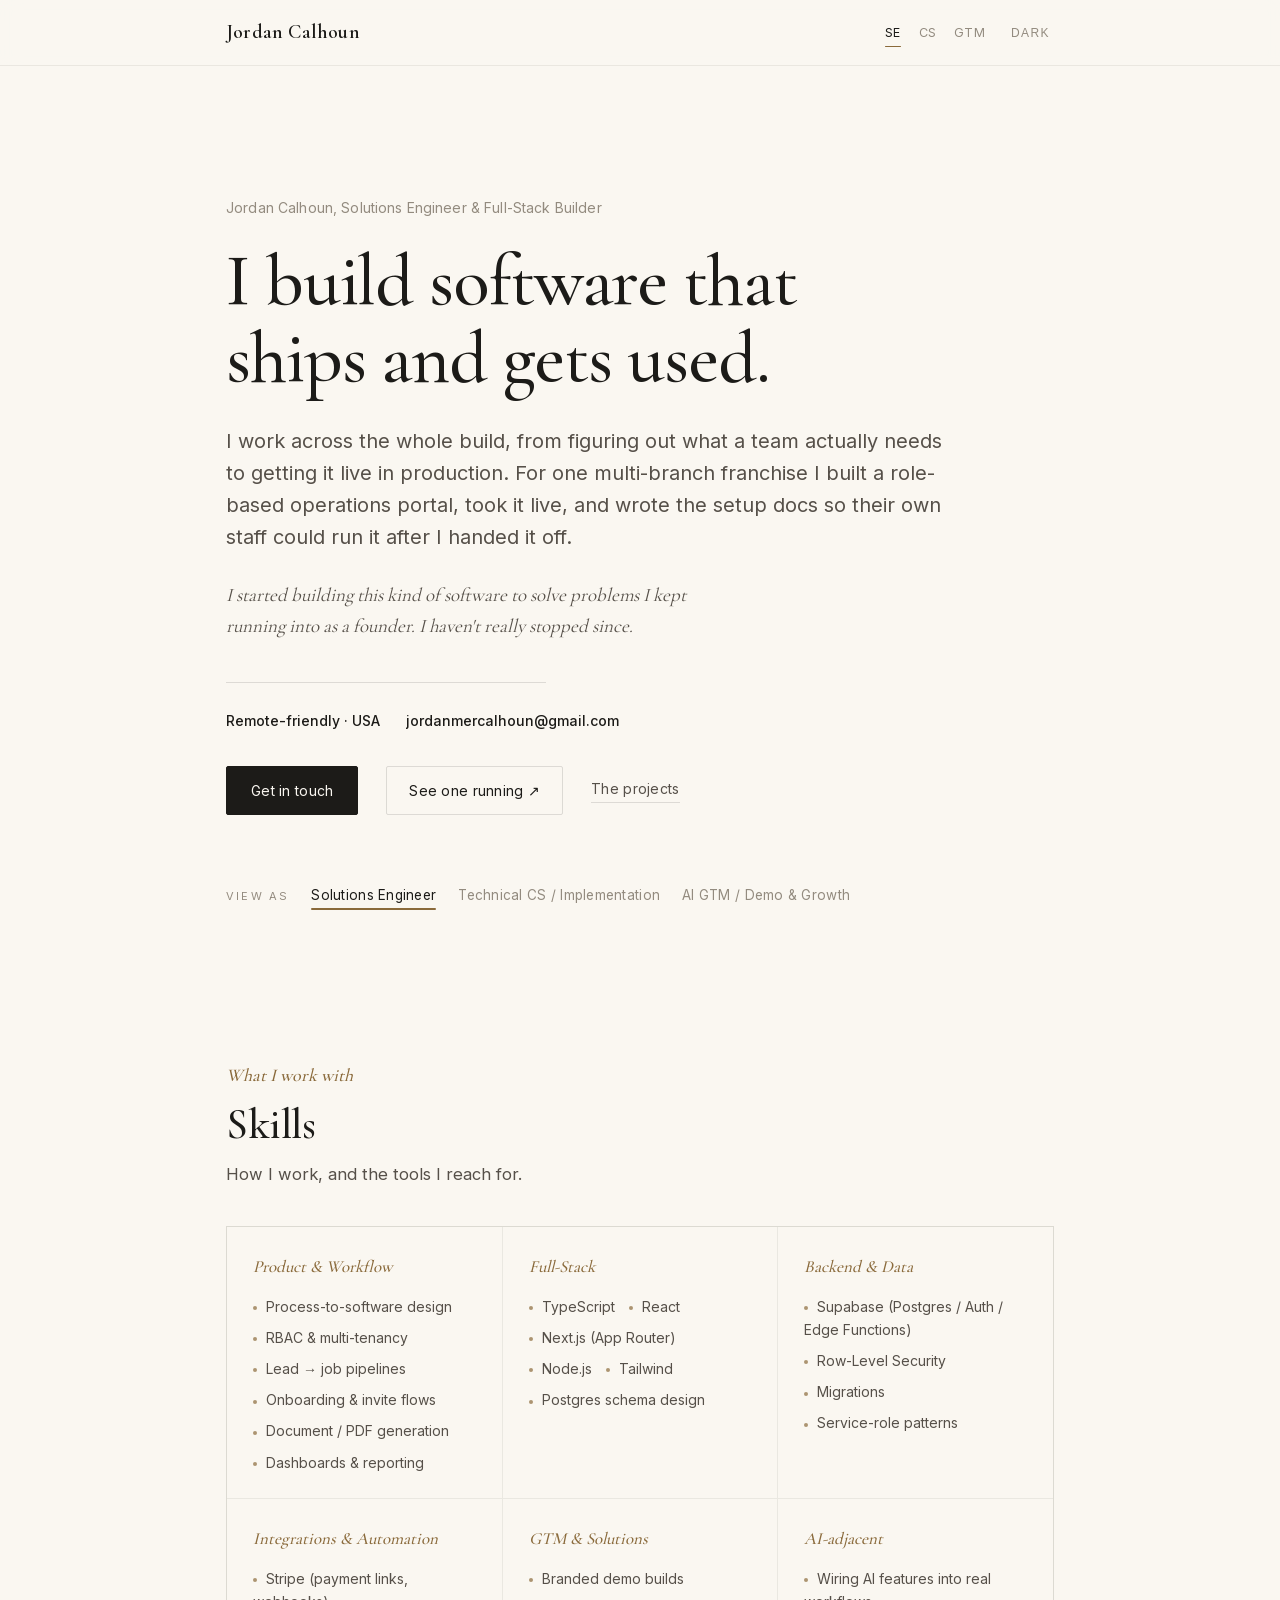
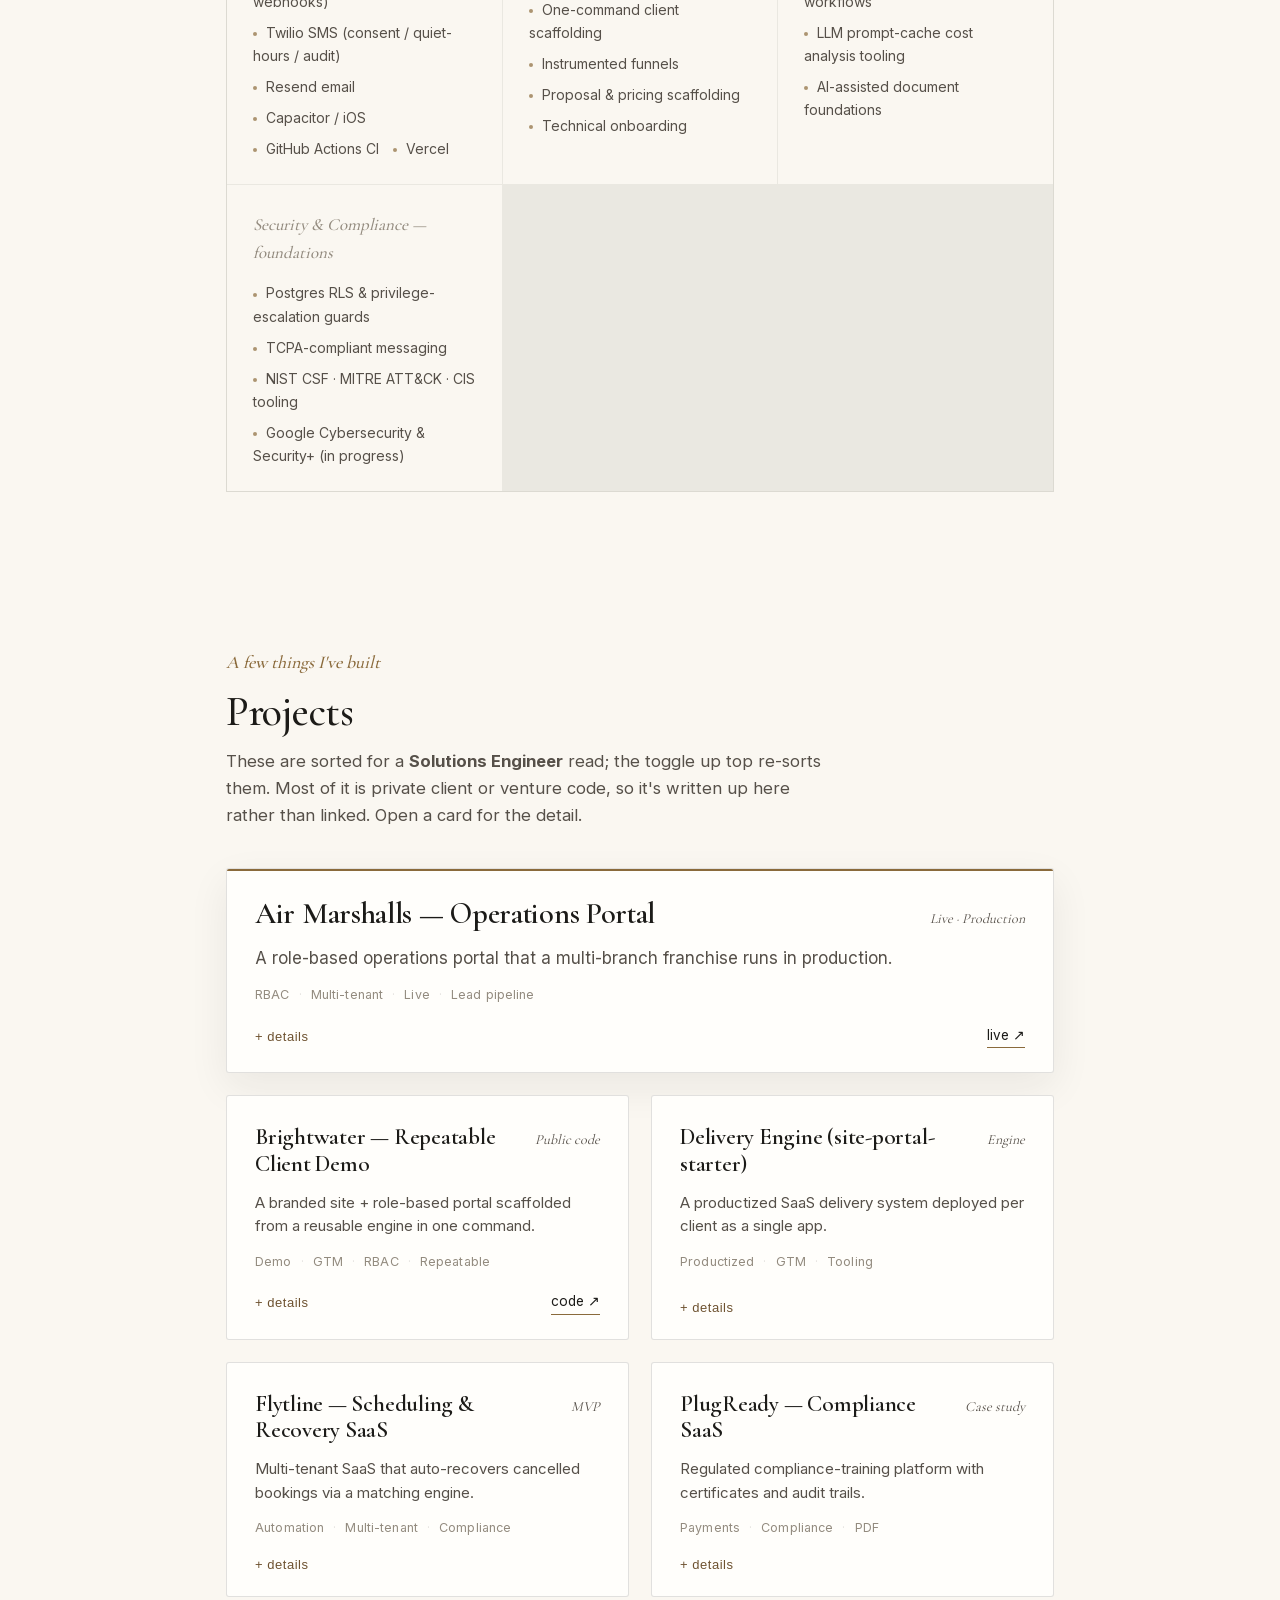
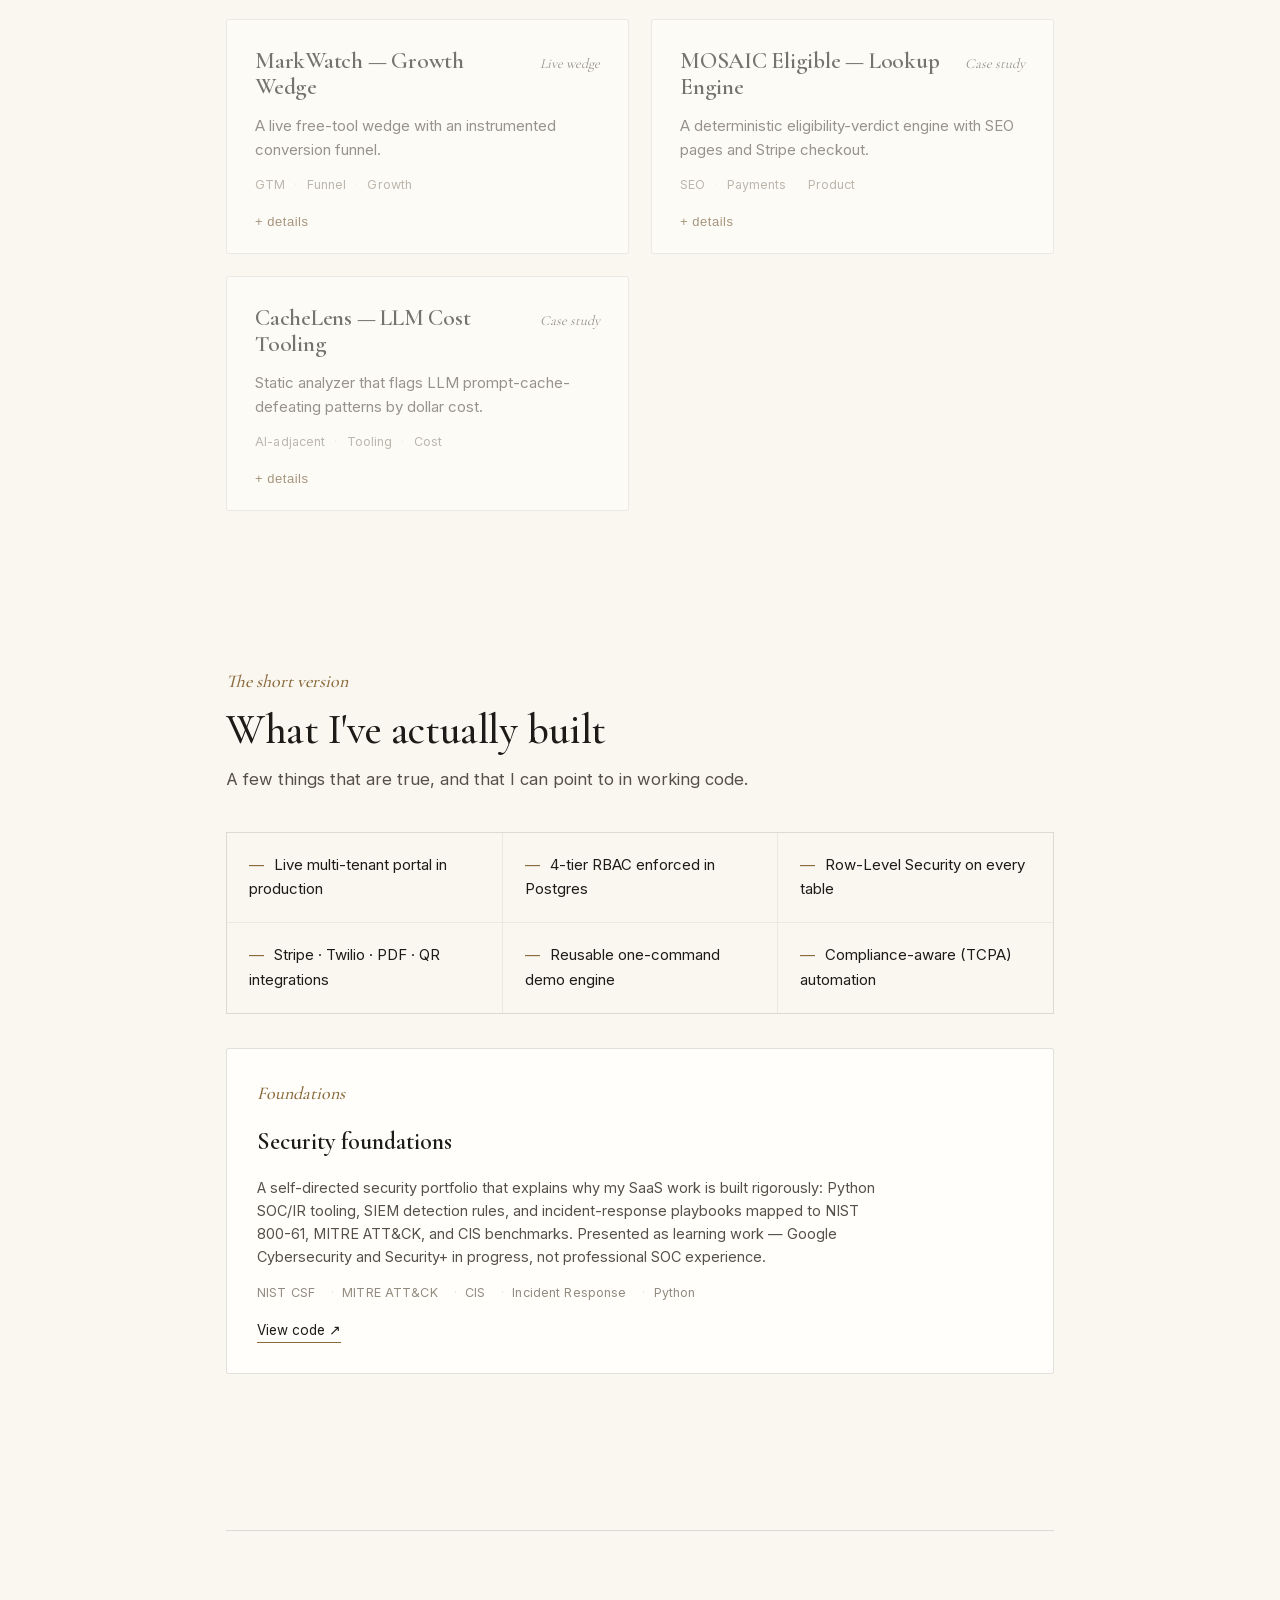
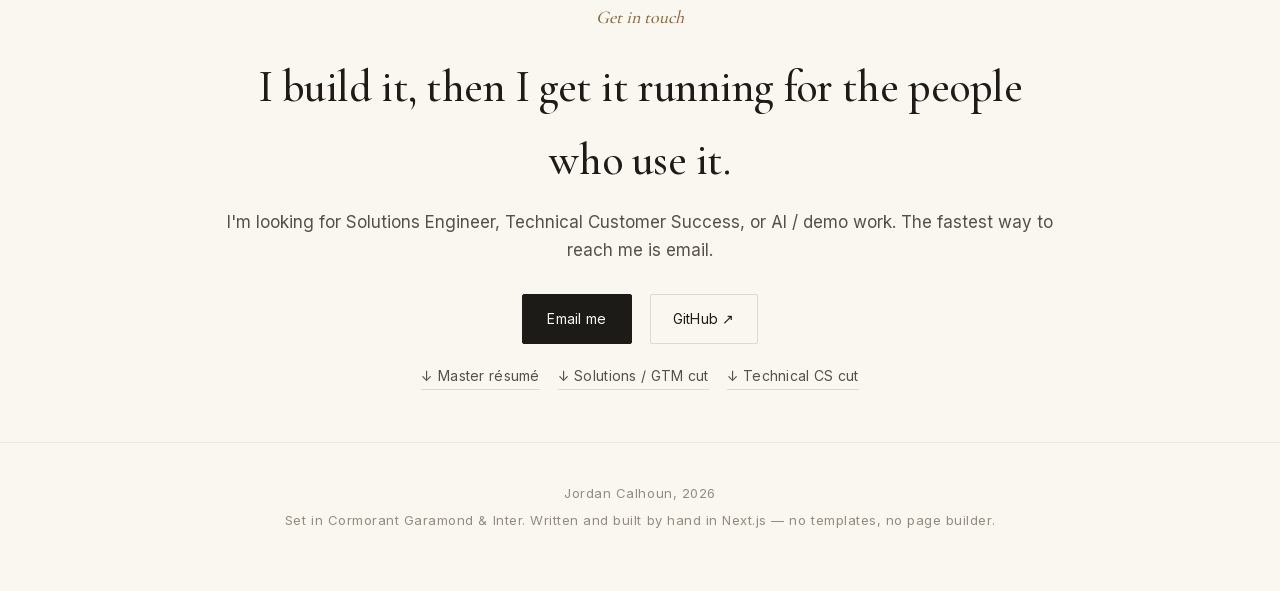
==== index.html @ 69de4271 "Deploy interactive résumé" ====
<!DOCTYPE html><html lang="en" data-theme="light"><head><meta charSet="utf-8"/><meta name="viewport" content="width=device-width, initial-scale=1"/><link rel="preload" href="/_next/static/media/7b89a4fd5e90ede0-s.p.woff2" as="font" crossorigin="" type="font/woff2"/><link rel="preload" href="/_next/static/media/e4af272ccee01ff0-s.p.woff2" as="font" crossorigin="" type="font/woff2"/><link rel="stylesheet" href="/_next/static/css/f73d8d554c14982c.css" data-precedence="next"/><link rel="preload" as="script" fetchPriority="low" href="/_next/static/chunks/webpack-55fc45ac8ca52782.js"/><script src="/_next/static/chunks/fd9d1056-9f91b5e418130764.js" async=""></script><script src="/_next/static/chunks/117-70963ce3e3e3fa52.js" async=""></script><script src="/_next/static/chunks/main-app-86b498b8c8c8160e.js" async=""></script><script src="/_next/static/chunks/app/page-d38ea08dc62e72eb.js" async=""></script><title>Jordan Calhoun — Solutions Engineer &amp; Full-Stack Builder</title><meta name="description" content="Jordan Calhoun builds role-based software for real businesses and takes it from the first conversation through to production."/><meta property="og:title" content="Jordan Calhoun — Solutions Engineer &amp; Full-Stack Builder"/><meta property="og:description" content="Jordan Calhoun builds role-based software for real businesses and takes it from the first conversation through to production."/><meta property="og:type" content="website"/><meta name="twitter:card" content="summary"/><meta name="twitter:title" content="Jordan Calhoun — Solutions Engineer &amp; Full-Stack Builder"/><meta name="twitter:description" content="Jordan Calhoun builds role-based software for real businesses and takes it from the first conversation through to production."/><meta name="next-size-adjust"/><script src="/_next/static/chunks/polyfills-42372ed130431b0a.js" noModule=""></script></head><body class="__variable_67a1af __variable_f367f3"><header class="topbar"><div class="topbar-inner"><a class="brand" href="#top" aria-label="Jordan Calhoun home">Jordan Calhoun</a><div class="topbar-actions"><div class="lensbar" role="tablist" aria-label="Re-frame for a target role"><button role="tab" aria-selected="true" data-active="true" class="lens-pill">SE</button><button role="tab" aria-selected="false" data-active="false" class="lens-pill">CS</button><button role="tab" aria-selected="false" data-active="false" class="lens-pill">GTM</button></div><button class="theme-toggle" aria-label="Toggle light or dark theme">Dark</button></div></div></header><main><section class="hero" id="top"><div class="wrap"><p class="hero-name">Jordan Calhoun<!-- -->, <!-- -->Solutions Engineer &amp; Full-Stack Builder</p><h1 class="hero-title reveal">I build software that ships and gets used.</h1><p class="hero-lead">I work across the whole build, from figuring out what a team actually needs to getting it live in production. For one multi-branch franchise I built a role-based operations portal, took it live, and wrote the setup docs so their own staff could run it after I handed it off.</p><p class="hero-aside">I started building this kind of software to solve problems I kept running into as a founder. I haven&#x27;t really stopped since.</p><div class="hero-rule"></div><div class="hero-meta"><span><b>Remote-friendly · USA</b></span><span><b>jordanmercalhoun@gmail.com</b></span></div><div class="cta-row"><a class="btn primary" href="mailto:jordanmercalhoun@gmail.com">Get in touch</a><a class="btn ghost" href="https://airmarshallscorporate.com" target="_blank" rel="noreferrer">See one running ↗</a><a class="btn text" href="#projects">The projects</a></div></div></section><section style="padding-top:0"><div class="wrap"><div class="lensbar" role="tablist" aria-label="Re-frame for a target role"><span class="lens-label">View as</span><button role="tab" aria-selected="true" data-active="true" class="lens-pill">Solutions Engineer</button><button role="tab" aria-selected="false" data-active="false" class="lens-pill">Technical CS / Implementation</button><button role="tab" aria-selected="false" data-active="false" class="lens-pill">AI GTM / Demo &amp; Growth</button></div></div></section><section id="skills"><div class="wrap"><div class="section-kicker">What I work with</div><h2 class="section-title">Skills</h2><p class="section-sub">How I work, and the tools I reach for.</p><div class="skill-grid"><div class="skill-card "><h3>Product &amp; Workflow</h3><div class="chips"><span class="chip">Process-to-software design</span><span class="chip">RBAC &amp; multi-tenancy</span><span class="chip">Lead → job pipelines</span><span class="chip">Onboarding &amp; invite flows</span><span class="chip">Document / PDF generation</span><span class="chip">Dashboards &amp; reporting</span></div></div><div class="skill-card "><h3>Full-Stack</h3><div class="chips"><span class="chip">TypeScript</span><span class="chip">React</span><span class="chip">Next.js (App Router)</span><span class="chip">Node.js</span><span class="chip">Tailwind</span><span class="chip">Postgres schema design</span></div></div><div class="skill-card "><h3>Backend &amp; Data</h3><div class="chips"><span class="chip">Supabase (Postgres / Auth / Edge Functions)</span><span class="chip">Row-Level Security</span><span class="chip">Migrations</span><span class="chip">Service-role patterns</span></div></div><div class="skill-card "><h3>Integrations &amp; Automation</h3><div class="chips"><span class="chip">Stripe (payment links, webhooks)</span><span class="chip">Twilio SMS (consent / quiet-hours / audit)</span><span class="chip">Resend email</span><span class="chip">Capacitor / iOS</span><span class="chip">GitHub Actions CI</span><span class="chip">Vercel</span></div></div><div class="skill-card "><h3>GTM &amp; Solutions</h3><div class="chips"><span class="chip">Branded demo builds</span><span class="chip">One-command client scaffolding</span><span class="chip">Instrumented funnels</span><span class="chip">Proposal &amp; pricing scaffolding</span><span class="chip">Technical onboarding</span></div></div><div class="skill-card "><h3>AI-adjacent</h3><div class="chips"><span class="chip">Wiring AI features into real workflows</span><span class="chip">LLM prompt-cache cost analysis tooling</span><span class="chip">AI-assisted document foundations</span></div></div><div class="skill-card muted"><h3>Security &amp; Compliance — foundations</h3><div class="chips"><span class="chip">Postgres RLS &amp; privilege-escalation guards</span><span class="chip">TCPA-compliant messaging</span><span class="chip">NIST CSF · MITRE ATT&amp;CK · CIS tooling</span><span class="chip">Google Cybersecurity &amp; Security+ (in progress)</span></div></div></div></div></section><section id="projects"><div class="wrap"><div class="section-kicker">A few things I&#x27;ve built</div><h2 class="section-title">Projects</h2><p class="section-sub">These are sorted for a <strong>Solutions Engineer</strong> read; the toggle up top re-sorts them. Most of it is private client or venture code, so it&#x27;s written up here rather than linked. Open a card for the detail.</p><div class="proj-grid"><article class="proj-card" data-lead="true" data-dim="false"><div class="proj-top"><h3 class="proj-name">Air Marshalls — Operations Portal</h3><span class="proj-status">Live · Production</span></div><p class="proj-kicker">A role-based operations portal that a multi-branch franchise runs in production.</p><div class="proj-tags"><span class="tag">RBAC</span><span class="tag">Multi-tenant</span><span class="tag">Live</span><span class="tag">Lead pipeline</span></div><div class="proj-foot"><button class="expand-btn" aria-expanded="false">+ details</button><a class="link-a" href="https://airmarshallscorporate.com" target="_blank" rel="noreferrer">live ↗</a></div></article><article class="proj-card" data-lead="false" data-dim="false"><div class="proj-top"><h3 class="proj-name">Brightwater — Repeatable Client Demo</h3><span class="proj-status">Public code</span></div><p class="proj-kicker">A branded site + role-based portal scaffolded from a reusable engine in one command.</p><div class="proj-tags"><span class="tag">Demo</span><span class="tag">GTM</span><span class="tag">RBAC</span><span class="tag">Repeatable</span></div><div class="proj-foot"><button class="expand-btn" aria-expanded="false">+ details</button><a class="link-a" href="https://github.com/flt-sudo/brightwater-portal" target="_blank" rel="noreferrer">code ↗</a></div></article><article class="proj-card" data-lead="false" data-dim="false"><div class="proj-top"><h3 class="proj-name">Delivery Engine (site-portal-starter)</h3><span class="proj-status">Engine</span></div><p class="proj-kicker">A productized SaaS delivery system deployed per client as a single app.</p><div class="proj-tags"><span class="tag">Productized</span><span class="tag">GTM</span><span class="tag">Tooling</span></div><div class="proj-foot"><button class="expand-btn" aria-expanded="false">+ details</button></div></article><article class="proj-card" data-lead="false" data-dim="false"><div class="proj-top"><h3 class="proj-name">Flytline — Scheduling &amp; Recovery SaaS</h3><span class="proj-status">MVP</span></div><p class="proj-kicker">Multi-tenant SaaS that auto-recovers cancelled bookings via a matching engine.</p><div class="proj-tags"><span class="tag">Automation</span><span class="tag">Multi-tenant</span><span class="tag">Compliance</span></div><div class="proj-foot"><button class="expand-btn" aria-expanded="false">+ details</button></div></article><article class="proj-card" data-lead="false" data-dim="false"><div class="proj-top"><h3 class="proj-name">PlugReady — Compliance SaaS</h3><span class="proj-status">Case study</span></div><p class="proj-kicker">Regulated compliance-training platform with certificates and audit trails.</p><div class="proj-tags"><span class="tag">Payments</span><span class="tag">Compliance</span><span class="tag">PDF</span></div><div class="proj-foot"><button class="expand-btn" aria-expanded="false">+ details</button></div></article><article class="proj-card" data-lead="false" data-dim="true"><div class="proj-top"><h3 class="proj-name">MarkWatch — Growth Wedge</h3><span class="proj-status">Live wedge</span></div><p class="proj-kicker">A live free-tool wedge with an instrumented conversion funnel.</p><div class="proj-tags"><span class="tag">GTM</span><span class="tag">Funnel</span><span class="tag">Growth</span></div><div class="proj-foot"><button class="expand-btn" aria-expanded="false">+ details</button></div></article><article class="proj-card" data-lead="false" data-dim="true"><div class="proj-top"><h3 class="proj-name">MOSAIC Eligible — Lookup Engine</h3><span class="proj-status">Case study</span></div><p class="proj-kicker">A deterministic eligibility-verdict engine with SEO pages and Stripe checkout.</p><div class="proj-tags"><span class="tag">SEO</span><span class="tag">Payments</span><span class="tag">Product</span></div><div class="proj-foot"><button class="expand-btn" aria-expanded="false">+ details</button></div></article><article class="proj-card" data-lead="false" data-dim="true"><div class="proj-top"><h3 class="proj-name">CacheLens — LLM Cost Tooling</h3><span class="proj-status">Case study</span></div><p class="proj-kicker">Static analyzer that flags LLM prompt-cache-defeating patterns by dollar cost.</p><div class="proj-tags"><span class="tag">AI-adjacent</span><span class="tag">Tooling</span><span class="tag">Cost</span></div><div class="proj-foot"><button class="expand-btn" aria-expanded="false">+ details</button></div></article></div></div></section><section id="proof"><div class="wrap"><div class="section-kicker">The short version</div><h2 class="section-title">What I&#x27;ve actually built</h2><p class="section-sub">A few things that are true, and that I can point to in working code.</p><div class="proof"><span class="proof-item">Live multi-tenant portal in production</span><span class="proof-item">4-tier RBAC enforced in Postgres</span><span class="proof-item">Row-Level Security on every table</span><span class="proof-item">Stripe · Twilio · PDF · QR integrations</span><span class="proof-item">Reusable one-command demo engine</span><span class="proof-item">Compliance-aware (TCPA) automation</span></div><div class="sec-card"><div class="eyebrow" style="margin:0">Foundations</div><h3>Security foundations</h3><p class="detail-text muted" style="max-width:70ch">A self-directed security portfolio that explains why my SaaS work is built rigorously: Python SOC/IR tooling, SIEM detection rules, and incident-response playbooks mapped to NIST 800-61, MITRE ATT&amp;CK, and CIS benchmarks. Presented as learning work — Google Cybersecurity and Security+ in progress, not professional SOC experience.</p><div class="tech-row"><span class="tag">NIST CSF</span><span class="tag">MITRE ATT&amp;CK</span><span class="tag">CIS</span><span class="tag">Incident Response</span><span class="tag">Python</span></div><div class="proj-links"><a class="link-a" href="https://github.com/flt-sudo/engineering-portfolio" target="_blank" rel="noreferrer">View code<!-- --> ↗</a></div></div></div></section><section id="contact"><div class="wrap"><div class="contact-card"><div class="eyebrow">Get in touch</div><h2>I build it, then I get it running for the people who use it.</h2><p>I&#x27;m looking for Solutions Engineer, Technical Customer Success, or AI / demo work. The fastest way to reach me is email.</p><div class="dl-row"><a class="btn primary" href="mailto:jordanmercalhoun@gmail.com">Email me</a><a class="btn ghost" href="https://github.com/flt-sudo" target="_blank" rel="noreferrer">GitHub ↗</a></div><div class="dl-row" style="margin-top:20px"><a class="btn text" href="./resumes/jordan-calhoun-resume.pdf" target="_blank" rel="noreferrer">↓ <!-- -->Master résumé</a><a class="btn text" href="./resumes/jordan-calhoun-resume-GTM.pdf" target="_blank" rel="noreferrer">↓ <!-- -->Solutions / GTM cut</a><a class="btn text" href="./resumes/jordan-calhoun-resume-TechnicalCS.pdf" target="_blank" rel="noreferrer">↓ <!-- -->Technical CS cut</a></div></div></div></section></main><footer><div class="wrap"><div>Jordan Calhoun<!-- -->, <!-- -->2026</div><div style="margin-top:6px">Set in Cormorant Garamond &amp; Inter. Written and built by hand in Next.js — no templates, no page builder.</div></div></footer><script src="/_next/static/chunks/webpack-55fc45ac8ca52782.js" async=""></script><script>(self.__next_f=self.__next_f||[]).push([0]);self.__next_f.push([2,null])</script><script>self.__next_f.push([1,"1:HL[\"/_next/static/media/7b89a4fd5e90ede0-s.p.woff2\",\"font\",{\"crossOrigin\":\"\",\"type\":\"font/woff2\"}]\n2:HL[\"/_next/static/media/e4af272ccee01ff0-s.p.woff2\",\"font\",{\"crossOrigin\":\"\",\"type\":\"font/woff2\"}]\n3:HL[\"/_next/static/css/f73d8d554c14982c.css\",\"style\"]\n"])</script><script>self.__next_f.push([1,"4:I[2846,[],\"\"]\n6:I[9107,[],\"ClientPageRoot\"]\n7:I[1082,[\"931\",\"static/chunks/app/page-d38ea08dc62e72eb.js\"],\"default\",1]\n8:I[4707,[],\"\"]\n9:I[6423,[],\"\"]\nb:I[1060,[],\"\"]\nc:[]\n"])</script><script>self.__next_f.push([1,"0:[\"$\",\"$L4\",null,{\"buildId\":\"U3YJPlHqftbAwOSlJdbml\",\"assetPrefix\":\"\",\"urlParts\":[\"\",\"\"],\"initialTree\":[\"\",{\"children\":[\"__PAGE__\",{}]},\"$undefined\",\"$undefined\",true],\"initialSeedData\":[\"\",{\"children\":[\"__PAGE__\",{},[[\"$L5\",[\"$\",\"$L6\",null,{\"props\":{\"params\":{},\"searchParams\":{}},\"Component\":\"$7\"}],null],null],null]},[[[[\"$\",\"link\",\"0\",{\"rel\":\"stylesheet\",\"href\":\"/_next/static/css/f73d8d554c14982c.css\",\"precedence\":\"next\",\"crossOrigin\":\"$undefined\"}]],[\"$\",\"html\",null,{\"lang\":\"en\",\"data-theme\":\"light\",\"suppressHydrationWarning\":true,\"children\":[\"$\",\"body\",null,{\"className\":\"__variable_67a1af __variable_f367f3\",\"children\":[\"$\",\"$L8\",null,{\"parallelRouterKey\":\"children\",\"segmentPath\":[\"children\"],\"error\":\"$undefined\",\"errorStyles\":\"$undefined\",\"errorScripts\":\"$undefined\",\"template\":[\"$\",\"$L9\",null,{}],\"templateStyles\":\"$undefined\",\"templateScripts\":\"$undefined\",\"notFound\":[[\"$\",\"title\",null,{\"children\":\"404: This page could not be found.\"}],[\"$\",\"div\",null,{\"style\":{\"fontFamily\":\"system-ui,\\\"Segoe UI\\\",Roboto,Helvetica,Arial,sans-serif,\\\"Apple Color Emoji\\\",\\\"Segoe UI Emoji\\\"\",\"height\":\"100vh\",\"textAlign\":\"center\",\"display\":\"flex\",\"flexDirection\":\"column\",\"alignItems\":\"center\",\"justifyContent\":\"center\"},\"children\":[\"$\",\"div\",null,{\"children\":[[\"$\",\"style\",null,{\"dangerouslySetInnerHTML\":{\"__html\":\"body{color:#000;background:#fff;margin:0}.next-error-h1{border-right:1px solid rgba(0,0,0,.3)}@media (prefers-color-scheme:dark){body{color:#fff;background:#000}.next-error-h1{border-right:1px solid rgba(255,255,255,.3)}}\"}}],[\"$\",\"h1\",null,{\"className\":\"next-error-h1\",\"style\":{\"display\":\"inline-block\",\"margin\":\"0 20px 0 0\",\"padding\":\"0 23px 0 0\",\"fontSize\":24,\"fontWeight\":500,\"verticalAlign\":\"top\",\"lineHeight\":\"49px\"},\"children\":\"404\"}],[\"$\",\"div\",null,{\"style\":{\"display\":\"inline-block\"},\"children\":[\"$\",\"h2\",null,{\"style\":{\"fontSize\":14,\"fontWeight\":400,\"lineHeight\":\"49px\",\"margin\":0},\"children\":\"This page could not be found.\"}]}]]}]}]],\"notFoundStyles\":[]}]}]}]],null],null],\"couldBeIntercepted\":false,\"initialHead\":[null,\"$La\"],\"globalErrorComponent\":\"$b\",\"missingSlots\":\"$Wc\"}]\n"])</script><script>self.__next_f.push([1,"a:[[\"$\",\"meta\",\"0\",{\"name\":\"viewport\",\"content\":\"width=device-width, initial-scale=1\"}],[\"$\",\"meta\",\"1\",{\"charSet\":\"utf-8\"}],[\"$\",\"title\",\"2\",{\"children\":\"Jordan Calhoun — Solutions Engineer \u0026 Full-Stack Builder\"}],[\"$\",\"meta\",\"3\",{\"name\":\"description\",\"content\":\"Jordan Calhoun builds role-based software for real businesses and takes it from the first conversation through to production.\"}],[\"$\",\"meta\",\"4\",{\"property\":\"og:title\",\"content\":\"Jordan Calhoun — Solutions Engineer \u0026 Full-Stack Builder\"}],[\"$\",\"meta\",\"5\",{\"property\":\"og:description\",\"content\":\"Jordan Calhoun builds role-based software for real businesses and takes it from the first conversation through to production.\"}],[\"$\",\"meta\",\"6\",{\"property\":\"og:type\",\"content\":\"website\"}],[\"$\",\"meta\",\"7\",{\"name\":\"twitter:card\",\"content\":\"summary\"}],[\"$\",\"meta\",\"8\",{\"name\":\"twitter:title\",\"content\":\"Jordan Calhoun — Solutions Engineer \u0026 Full-Stack Builder\"}],[\"$\",\"meta\",\"9\",{\"name\":\"twitter:description\",\"content\":\"Jordan Calhoun builds role-based software for real businesses and takes it from the first conversation through to production.\"}],[\"$\",\"meta\",\"10\",{\"name\":\"next-size-adjust\"}]]\n5:null\n"])</script></body></html>
---- _next/static/css/f73d8d554c14982c.css ----
@font-face{font-family:__Cormorant_Garamond_67a1af;font-style:normal;font-weight:400;font-display:swap;src:url(/_next/static/media/393d45a2251e223a-s.woff2) format("woff2");unicode-range:u+0460-052f,u+1c80-1c8a,u+20b4,u+2de0-2dff,u+a640-a69f,u+fe2e-fe2f}@font-face{font-family:__Cormorant_Garamond_67a1af;font-style:normal;font-weight:400;font-display:swap;src:url(/_next/static/media/8715d2ed531152f4-s.woff2) format("woff2");unicode-range:u+0301,u+0400-045f,u+0490-0491,u+04b0-04b1,u+2116}@font-face{font-family:__Cormorant_Garamond_67a1af;font-style:normal;font-weight:400;font-display:swap;src:url(/_next/static/media/c48b38fe8bb532f3-s.woff2) format("woff2");unicode-range:u+0102-0103,u+0110-0111,u+0128-0129,u+0168-0169,u+01a0-01a1,u+01af-01b0,u+0300-0301,u+0303-0304,u+0308-0309,u+0323,u+0329,u+1ea0-1ef9,u+20ab}@font-face{font-family:__Cormorant_Garamond_67a1af;font-style:normal;font-weight:400;font-display:swap;src:url(/_next/static/media/48410f3df60da620-s.woff2) format("woff2");unicode-range:u+0100-02ba,u+02bd-02c5,u+02c7-02cc,u+02ce-02d7,u+02dd-02ff,u+0304,u+0308,u+0329,u+1d00-1dbf,u+1e00-1e9f,u+1ef2-1eff,u+2020,u+20a0-20ab,u+20ad-20c0,u+2113,u+2c60-2c7f,u+a720-a7ff}@font-face{font-family:__Cormorant_Garamond_67a1af;font-style:normal;font-weight:400;font-display:swap;src:url(/_next/static/media/7b89a4fd5e90ede0-s.p.woff2) format("woff2");unicode-range:u+00??,u+0131,u+0152-0153,u+02bb-02bc,u+02c6,u+02da,u+02dc,u+0304,u+0308,u+0329,u+2000-206f,u+20ac,u+2122,u+2191,u+2193,u+2212,u+2215,u+feff,u+fffd}@font-face{font-family:__Cormorant_Garamond_67a1af;font-style:normal;font-weight:500;font-display:swap;src:url(/_next/static/media/393d45a2251e223a-s.woff2) format("woff2");unicode-range:u+0460-052f,u+1c80-1c8a,u+20b4,u+2de0-2dff,u+a640-a69f,u+fe2e-fe2f}@font-face{font-family:__Cormorant_Garamond_67a1af;font-style:normal;font-weight:500;font-display:swap;src:url(/_next/static/media/8715d2ed531152f4-s.woff2) format("woff2");unicode-range:u+0301,u+0400-045f,u+0490-0491,u+04b0-04b1,u+2116}@font-face{font-family:__Cormorant_Garamond_67a1af;font-style:normal;font-weight:500;font-display:swap;src:url(/_next/static/media/c48b38fe8bb532f3-s.woff2) format("woff2");unicode-range:u+0102-0103,u+0110-0111,u+0128-0129,u+0168-0169,u+01a0-01a1,u+01af-01b0,u+0300-0301,u+0303-0304,u+0308-0309,u+0323,u+0329,u+1ea0-1ef9,u+20ab}@font-face{font-family:__Cormorant_Garamond_67a1af;font-style:normal;font-weight:500;font-display:swap;src:url(/_next/static/media/48410f3df60da620-s.woff2) format("woff2");unicode-range:u+0100-02ba,u+02bd-02c5,u+02c7-02cc,u+02ce-02d7,u+02dd-02ff,u+0304,u+0308,u+0329,u+1d00-1dbf,u+1e00-1e9f,u+1ef2-1eff,u+2020,u+20a0-20ab,u+20ad-20c0,u+2113,u+2c60-2c7f,u+a720-a7ff}@font-face{font-family:__Cormorant_Garamond_67a1af;font-style:normal;font-weight:500;font-display:swap;src:url(/_next/static/media/7b89a4fd5e90ede0-s.p.woff2) format("woff2");unicode-range:u+00??,u+0131,u+0152-0153,u+02bb-02bc,u+02c6,u+02da,u+02dc,u+0304,u+0308,u+0329,u+2000-206f,u+20ac,u+2122,u+2191,u+2193,u+2212,u+2215,u+feff,u+fffd}@font-face{font-family:__Cormorant_Garamond_67a1af;font-style:normal;font-weight:600;font-display:swap;src:url(/_next/static/media/393d45a2251e223a-s.woff2) format("woff2");unicode-range:u+0460-052f,u+1c80-1c8a,u+20b4,u+2de0-2dff,u+a640-a69f,u+fe2e-fe2f}@font-face{font-family:__Cormorant_Garamond_67a1af;font-style:normal;font-weight:600;font-display:swap;src:url(/_next/static/media/8715d2ed531152f4-s.woff2) format("woff2");unicode-range:u+0301,u+0400-045f,u+0490-0491,u+04b0-04b1,u+2116}@font-face{font-family:__Cormorant_Garamond_67a1af;font-style:normal;font-weight:600;font-display:swap;src:url(/_next/static/media/c48b38fe8bb532f3-s.woff2) format("woff2");unicode-range:u+0102-0103,u+0110-0111,u+0128-0129,u+0168-0169,u+01a0-01a1,u+01af-01b0,u+0300-0301,u+0303-0304,u+0308-0309,u+0323,u+0329,u+1ea0-1ef9,u+20ab}@font-face{font-family:__Cormorant_Garamond_67a1af;font-style:normal;font-weight:600;font-display:swap;src:url(/_next/static/media/48410f3df60da620-s.woff2) format("woff2");unicode-range:u+0100-02ba,u+02bd-02c5,u+02c7-02cc,u+02ce-02d7,u+02dd-02ff,u+0304,u+0308,u+0329,u+1d00-1dbf,u+1e00-1e9f,u+1ef2-1eff,u+2020,u+20a0-20ab,u+20ad-20c0,u+2113,u+2c60-2c7f,u+a720-a7ff}@font-face{font-family:__Cormorant_Garamond_67a1af;font-style:normal;font-weight:600;font-display:swap;src:url(/_next/static/media/7b89a4fd5e90ede0-s.p.woff2) format("woff2");unicode-range:u+00??,u+0131,u+0152-0153,u+02bb-02bc,u+02c6,u+02da,u+02dc,u+0304,u+0308,u+0329,u+2000-206f,u+20ac,u+2122,u+2191,u+2193,u+2212,u+2215,u+feff,u+fffd}@font-face{font-family:__Cormorant_Garamond_Fallback_67a1af;src:local("Times New Roman");ascent-override:95.27%;descent-override:29.59%;line-gap-override:0.00%;size-adjust:96.98%}.__className_67a1af{font-family:__Cormorant_Garamond_67a1af,__Cormorant_Garamond_Fallback_67a1af;font-style:normal}.__variable_67a1af{--font-display:"__Cormorant_Garamond_67a1af","__Cormorant_Garamond_Fallback_67a1af"}@font-face{font-family:__Inter_f367f3;font-style:normal;font-weight:100 900;font-display:swap;src:url(/_next/static/media/ba9851c3c22cd980-s.woff2) format("woff2");unicode-range:u+0460-052f,u+1c80-1c8a,u+20b4,u+2de0-2dff,u+a640-a69f,u+fe2e-fe2f}@font-face{font-family:__Inter_f367f3;font-style:normal;font-weight:100 900;font-display:swap;src:url(/_next/static/media/21350d82a1f187e9-s.woff2) format("woff2");unicode-range:u+0301,u+0400-045f,u+0490-0491,u+04b0-04b1,u+2116}@font-face{font-family:__Inter_f367f3;font-style:normal;font-weight:100 900;font-display:swap;src:url(/_next/static/media/c5fe6dc8356a8c31-s.woff2) format("woff2");unicode-range:u+1f??}@font-face{font-family:__Inter_f367f3;font-style:normal;font-weight:100 900;font-display:swap;src:url(/_next/static/media/19cfc7226ec3afaa-s.woff2) format("woff2");unicode-range:u+0370-0377,u+037a-037f,u+0384-038a,u+038c,u+038e-03a1,u+03a3-03ff}@font-face{font-family:__Inter_f367f3;font-style:normal;font-weight:100 900;font-display:swap;src:url(/_next/static/media/df0a9ae256c0569c-s.woff2) format("woff2");unicode-range:u+0102-0103,u+0110-0111,u+0128-0129,u+0168-0169,u+01a0-01a1,u+01af-01b0,u+0300-0301,u+0303-0304,u+0308-0309,u+0323,u+0329,u+1ea0-1ef9,u+20ab}@font-face{font-family:__Inter_f367f3;font-style:normal;font-weight:100 900;font-display:swap;src:url(/_next/static/media/8e9860b6e62d6359-s.woff2) format("woff2");unicode-range:u+0100-02ba,u+02bd-02c5,u+02c7-02cc,u+02ce-02d7,u+02dd-02ff,u+0304,u+0308,u+0329,u+1d00-1dbf,u+1e00-1e9f,u+1ef2-1eff,u+2020,u+20a0-20ab,u+20ad-20c0,u+2113,u+2c60-2c7f,u+a720-a7ff}@font-face{font-family:__Inter_f367f3;font-style:normal;font-weight:100 900;font-display:swap;src:url(/_next/static/media/e4af272ccee01ff0-s.p.woff2) format("woff2");unicode-range:u+00??,u+0131,u+0152-0153,u+02bb-02bc,u+02c6,u+02da,u+02dc,u+0304,u+0308,u+0329,u+2000-206f,u+20ac,u+2122,u+2191,u+2193,u+2212,u+2215,u+feff,u+fffd}@font-face{font-family:__Inter_Fallback_f367f3;src:local("Arial");ascent-override:90.49%;descent-override:22.56%;line-gap-override:0.00%;size-adjust:107.06%}.__className_f367f3{font-family:__Inter_f367f3,__Inter_Fallback_f367f3;font-style:normal}.__variable_f367f3{--font-sans:"__Inter_f367f3","__Inter_Fallback_f367f3"}:root{--font-display:Georgia,"Times New Roman",serif;--font-sans:ui-sans-serif,system-ui,sans-serif;--maxw:940px;--gutter:clamp(22px,5vw,56px)}html[data-theme=light]{--paper:#faf7f1;--raised:#fffefb;--ink:#1c1b18;--muted:#565049;--faint:#938b7f;--rule:rgba(28,27,24,.13);--rule-soft:rgba(28,27,24,.07);--accent:#8a6a3b;--accent-ink:#6e5230}html[data-theme=dark]{--paper:#14130f;--raised:#1a1814;--ink:#ece7dd;--muted:#b3aa9a;--faint:#7c7466;--rule:hsla(40,28%,90%,.15);--rule-soft:hsla(40,28%,90%,.08);--accent:#c9a86a;--accent-ink:#d8bd86}*{box-sizing:border-box}html{scroll-behavior:smooth}body{margin:0;background:var(--paper);color:var(--ink);font-family:var(--font-sans);font-size:16px;line-height:1.65;-webkit-font-smoothing:antialiased;text-rendering:optimizeLegibility;transition:background .4s ease,color .4s ease}a{color:inherit;text-decoration:none}.wrap{max-width:var(--maxw);margin:0 auto;padding:0 var(--gutter)}.eyebrow{font-size:18px;font-style:italic;letter-spacing:0;text-transform:none;color:var(--accent);margin:0 0 18px}.eyebrow,.serif{font-family:var(--font-display);font-weight:500}.reveal{opacity:0;transform:translateY(10px);animation:rise .9s cubic-bezier(.2,.7,.2,1) forwards}@keyframes rise{to{opacity:1;transform:none}}@media (prefers-reduced-motion:reduce){.reveal{animation:none;opacity:1;transform:none}html{scroll-behavior:auto}}.topbar{position:-webkit-sticky;position:sticky;top:0;z-index:60;background:color-mix(in srgb,var(--paper) 86%,transparent);-webkit-backdrop-filter:blur(10px);backdrop-filter:blur(10px);border-bottom:1px solid var(--rule-soft)}.topbar-inner{display:flex;align-items:center;justify-content:space-between;gap:16px;max-width:var(--maxw);margin:0 auto;padding:16px var(--gutter)}.brand{font-family:var(--font-display);font-size:20px;font-weight:600;letter-spacing:.01em}.brand .sep{color:var(--accent)}.topbar-actions{display:flex;align-items:center;gap:22px}.theme-toggle{cursor:pointer;background:none;border:none;color:var(--faint);font-size:12px;letter-spacing:.12em;text-transform:uppercase;padding:4px;transition:color .2s}.theme-toggle:hover{color:var(--ink)}.lensbar{display:flex;flex-wrap:wrap;align-items:baseline;gap:22px}.lens-label{font-size:11px;letter-spacing:.2em;text-transform:uppercase;color:var(--faint)}.lens-pill{position:relative;cursor:pointer;background:none;border:none;padding:2px 0;font-family:var(--font-sans);font-size:13.5px;color:var(--faint);letter-spacing:.02em;transition:color .25s}.lens-pill:hover{color:var(--muted)}.lens-pill[data-active=true]{color:var(--ink)}.lens-pill[data-active=true]:after{content:"";position:absolute;left:0;right:0;bottom:-5px;height:1.5px;background:var(--accent);border-radius:2px}.topbar .lensbar{gap:18px}.topbar .lens-pill{font-size:12.5px}section{padding:clamp(64px,9vw,104px) 0 clamp(34px,5vw,52px)}.section-kicker{font-style:italic;font-size:18px;letter-spacing:0;text-transform:none;color:var(--accent);margin:0 0 12px}.section-kicker,.section-title{font-family:var(--font-display);font-weight:500}.section-title{font-size:clamp(30px,5vw,42px);line-height:1.05;letter-spacing:-.01em;margin:0 0 14px;text-wrap:balance}.section-sub{color:var(--muted);margin:0 0 38px;max-width:60ch;font-size:16.5px}.hero{padding:clamp(70px,11vw,130px) 0 clamp(40px,7vw,70px)}.hero-name{font-size:14px;letter-spacing:.01em;color:var(--faint);margin:0 0 24px}.hero-aside{font-style:italic;font-size:clamp(16px,2vw,19px);color:var(--muted);margin:26px 0 0;max-width:52ch}.hero-aside,.hero-title{font-family:var(--font-display)}.hero-title{font-weight:500;font-size:clamp(31px,7.2vw,74px);line-height:1.04;letter-spacing:-.015em;margin:0;text-wrap:balance;overflow-wrap:break-word}.hero-title .soft{color:var(--muted);font-style:italic}.hero-lead{font-size:clamp(17px,2.2vw,20px);color:var(--muted);line-height:1.6;max-width:60ch;margin:28px 0 0}.hero-rule{height:1px;background:var(--rule);margin:40px 0 26px;max-width:320px}.hero-meta{display:flex;flex-wrap:wrap;gap:8px 26px;font-size:14px;color:var(--faint)}.hero-meta b{color:var(--ink);font-weight:500}.cta-row{display:flex;flex-wrap:wrap;gap:14px 28px;margin-top:34px}.btn,.cta-row{align-items:center}.btn{display:inline-flex;gap:9px;cursor:pointer;font-size:14px;letter-spacing:.02em;transition:color .2s,border-color .2s,background .2s,transform .15s}.btn.primary{padding:12px 24px;border:1px solid var(--ink);border-radius:2px;color:var(--paper);background:var(--ink)}.btn.primary:hover{background:var(--accent-ink);border-color:var(--accent-ink);color:#fff}.btn.ghost{padding:12px 22px;border:1px solid var(--rule);border-radius:2px;color:var(--ink)}.btn.ghost:hover{border-color:var(--ink)}.btn.text{color:var(--muted);border-bottom:1px solid var(--rule);padding-bottom:2px;border-radius:0}.btn.text:hover{color:var(--ink);border-color:var(--accent)}.skill-grid{display:grid;grid-template-columns:repeat(auto-fit,minmax(255px,1fr));grid-gap:1px;gap:1px;background:var(--rule-soft);border:1px solid var(--rule-soft)}.skill-card{background:var(--paper);padding:26px 26px 24px}.skill-card.muted h3{color:var(--faint)}.skill-card h3{font-family:var(--font-display);font-style:italic;font-size:17px;font-weight:500;letter-spacing:0;color:var(--accent);margin:0 0 14px}.chips{display:flex;flex-wrap:wrap;gap:8px 14px}.chip{font-size:14px;color:var(--muted)}.chip:before{content:"";display:inline-block;width:4px;height:4px;border-radius:50%;background:var(--accent);margin-right:9px;vertical-align:middle;opacity:.7}.proj-grid{display:grid;grid-template-columns:repeat(auto-fill,minmax(380px,1fr));grid-gap:22px;gap:22px}.proj-card{position:relative;background:var(--raised);border:1px solid var(--rule);border-radius:3px;padding:28px 28px 24px;display:flex;flex-direction:column;gap:14px;transition:border-color .25s,transform .2s,box-shadow .25s;overflow:hidden}.proj-card:before{content:"";position:absolute;top:0;left:0;right:0;height:2px;background:var(--accent);opacity:0;transition:opacity .25s}.proj-card[data-lead=true]:before{opacity:1}.proj-card[data-lead=true]{grid-column:1/-1;box-shadow:0 14px 40px rgba(28,27,24,.07)}.proj-card[data-lead=true] .proj-name{font-size:30px}@media (min-width:681px){.proj-card[data-lead=true] .proj-kicker{font-size:17px;max-width:60ch}}html[data-theme=dark] .proj-card[data-lead=true]{box-shadow:0 14px 40px rgba(0,0,0,.4)}.proj-card[data-dim=true]{opacity:.6}.proj-card:hover{border-color:var(--accent);transform:translateY(-2px)}.proj-top{display:flex;align-items:baseline;justify-content:space-between;gap:14px}.proj-name{font-weight:600;font-size:23px;line-height:1.15;letter-spacing:-.01em;margin:0}.proj-name,.proj-status{font-family:var(--font-display)}.proj-status{font-style:italic;font-size:14px;letter-spacing:0;color:var(--muted);white-space:nowrap}.proj-kicker{color:var(--muted);font-size:15px;margin:0;line-height:1.55}.proj-tags{display:flex;flex-wrap:wrap;align-items:baseline;gap:4px 0}.tag{font-size:12.5px;letter-spacing:.01em;color:var(--faint)}.tag+.tag:before{content:"·";margin:0 9px;color:var(--rule)}.tech-row .tag+.tag:before{content:"·";margin:0 8px}.proj-detail{border-top:1px solid var(--rule-soft);padding-top:18px;display:grid;grid-gap:16px;gap:16px;animation:rise .4s ease}.detail-label{font-size:10.5px;letter-spacing:.16em;text-transform:uppercase;color:var(--faint);margin-bottom:6px}.detail-text{font-size:14.5px;color:var(--ink);margin:0;line-height:1.6}.detail-text.muted{color:var(--muted)}.build-list{margin:0;padding-left:0;list-style:none;display:grid;grid-gap:9px;gap:9px}.build-list li{font-size:14.5px;color:var(--ink);line-height:1.55;padding-left:18px;position:relative}.build-list li:before{content:"";position:absolute;left:0;top:.62em;width:6px;height:1px;background:var(--accent)}.tech-row{gap:7px 8px}.proj-links,.tech-row{display:flex;flex-wrap:wrap}.proj-links{gap:18px;margin-top:2px}.proj-foot{display:flex;align-items:center;justify-content:space-between;gap:12px;margin-top:auto;padding-top:4px}.expand-btn{font-size:13px;letter-spacing:.04em;color:var(--accent-ink);background:none;border:none;cursor:pointer;padding:0;transition:color .2s}.expand-btn:hover,.link-a{color:var(--ink)}.link-a{font-size:13.5px;border-bottom:1px solid var(--accent);padding-bottom:1px;transition:color .2s}.link-a:hover{color:var(--accent-ink)}.loom-slot{border:1px dashed var(--rule);border-radius:3px;padding:16px;font-size:13px;color:var(--faint);text-align:center;font-style:italic}.proof{display:grid;grid-template-columns:repeat(auto-fit,minmax(240px,1fr));grid-gap:1px;gap:1px;background:var(--rule-soft);border:1px solid var(--rule-soft)}.proof-item{background:var(--paper);padding:20px 22px;font-size:15px;color:var(--ink)}.proof-item:before{content:"—";color:var(--accent);margin-right:10px}.sec-card{margin-top:34px;border:1px solid var(--rule);border-radius:3px;background:var(--raised);padding:30px;display:grid;grid-gap:14px;gap:14px}.sec-card h3{font-family:var(--font-display);font-weight:600;font-size:24px;margin:0}.contact-card{text-align:center;padding:clamp(40px,7vw,72px) 0 0;border-top:1px solid var(--rule)}.contact-card h2{font-family:var(--font-display);font-weight:500;font-size:clamp(28px,5vw,44px);margin:0 0 12px;letter-spacing:-.01em}.contact-card p{color:var(--muted);margin:0 0 30px;font-size:17px}.dl-row{display:flex;flex-wrap:wrap;gap:14px 18px;justify-content:center;align-items:center}footer{padding:40px 0 60px;text-align:center;color:var(--faint);font-size:13px;letter-spacing:.04em;border-top:1px solid var(--rule-soft)}@media (max-width:680px){.proj-grid{grid-template-columns:1fr}.hero-meta{gap:6px 18px}.topbar .lensbar{display:none}.topbar-actions{gap:0}}
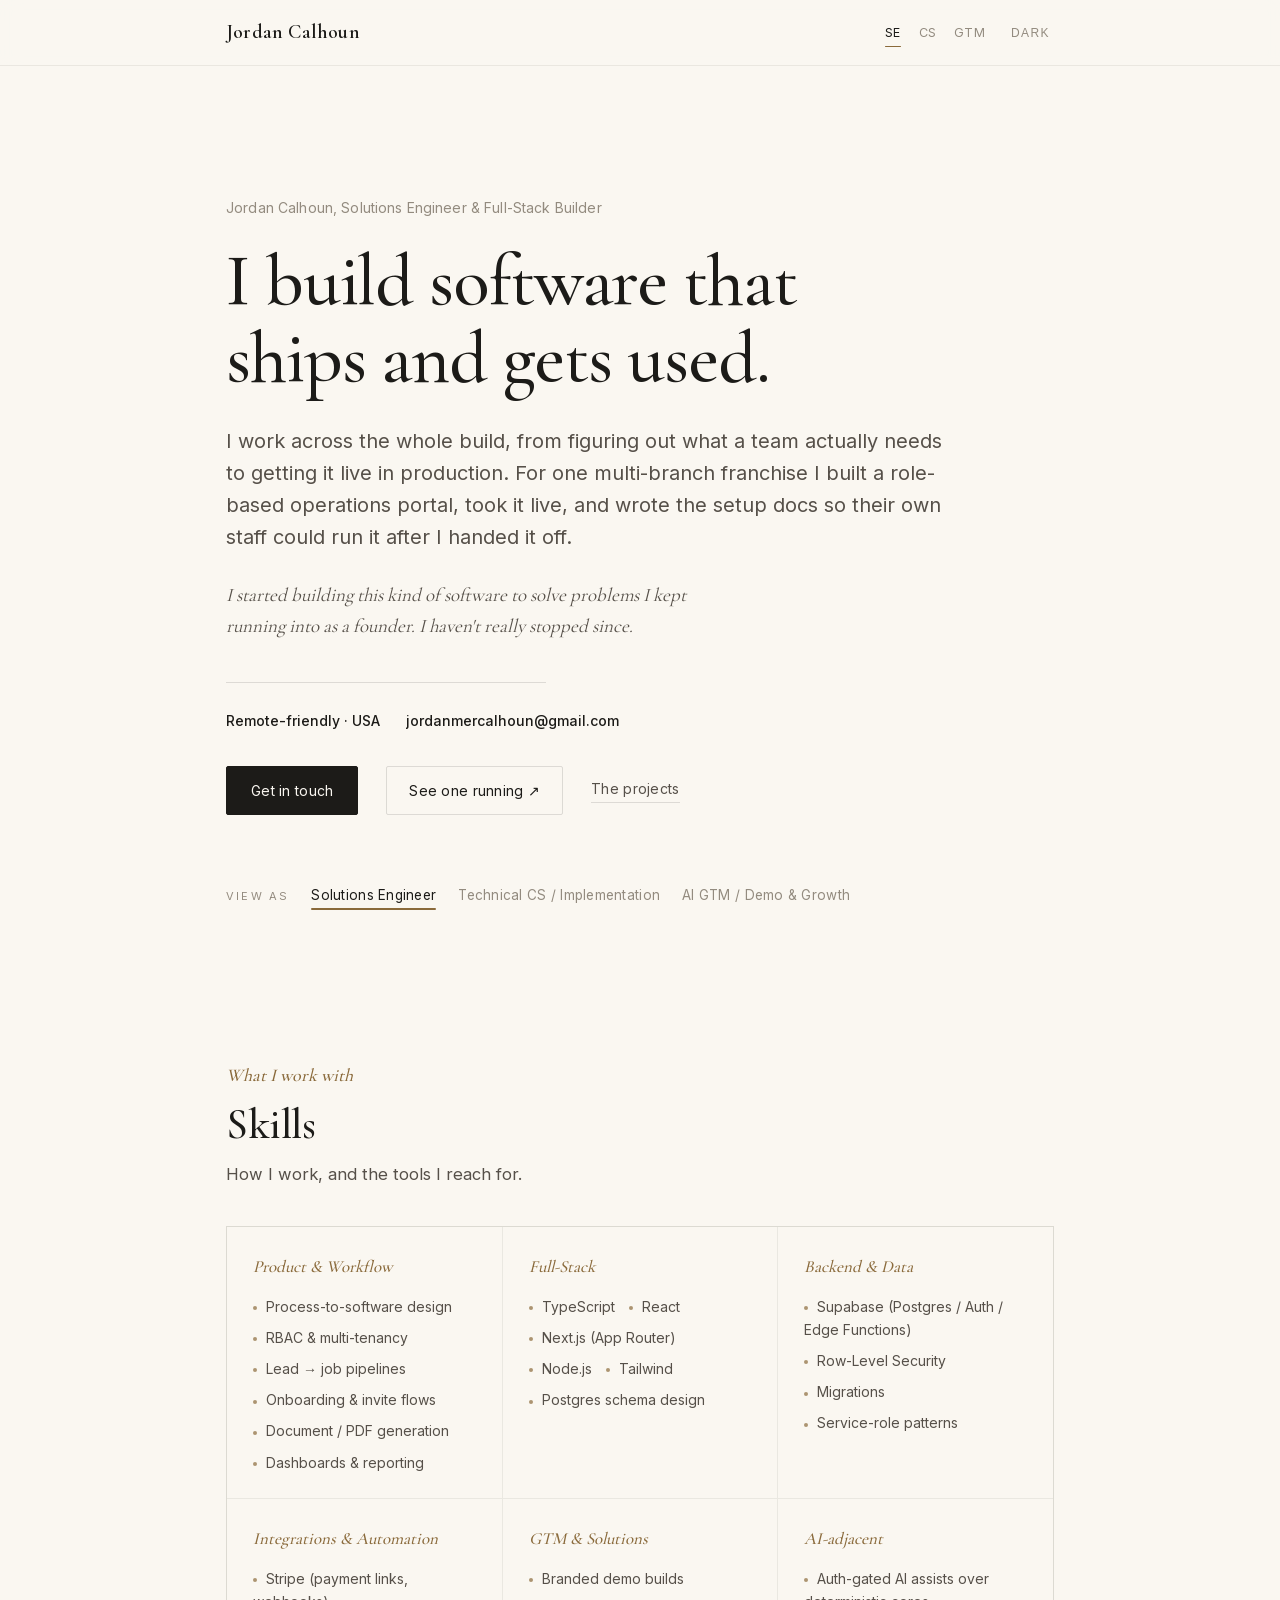
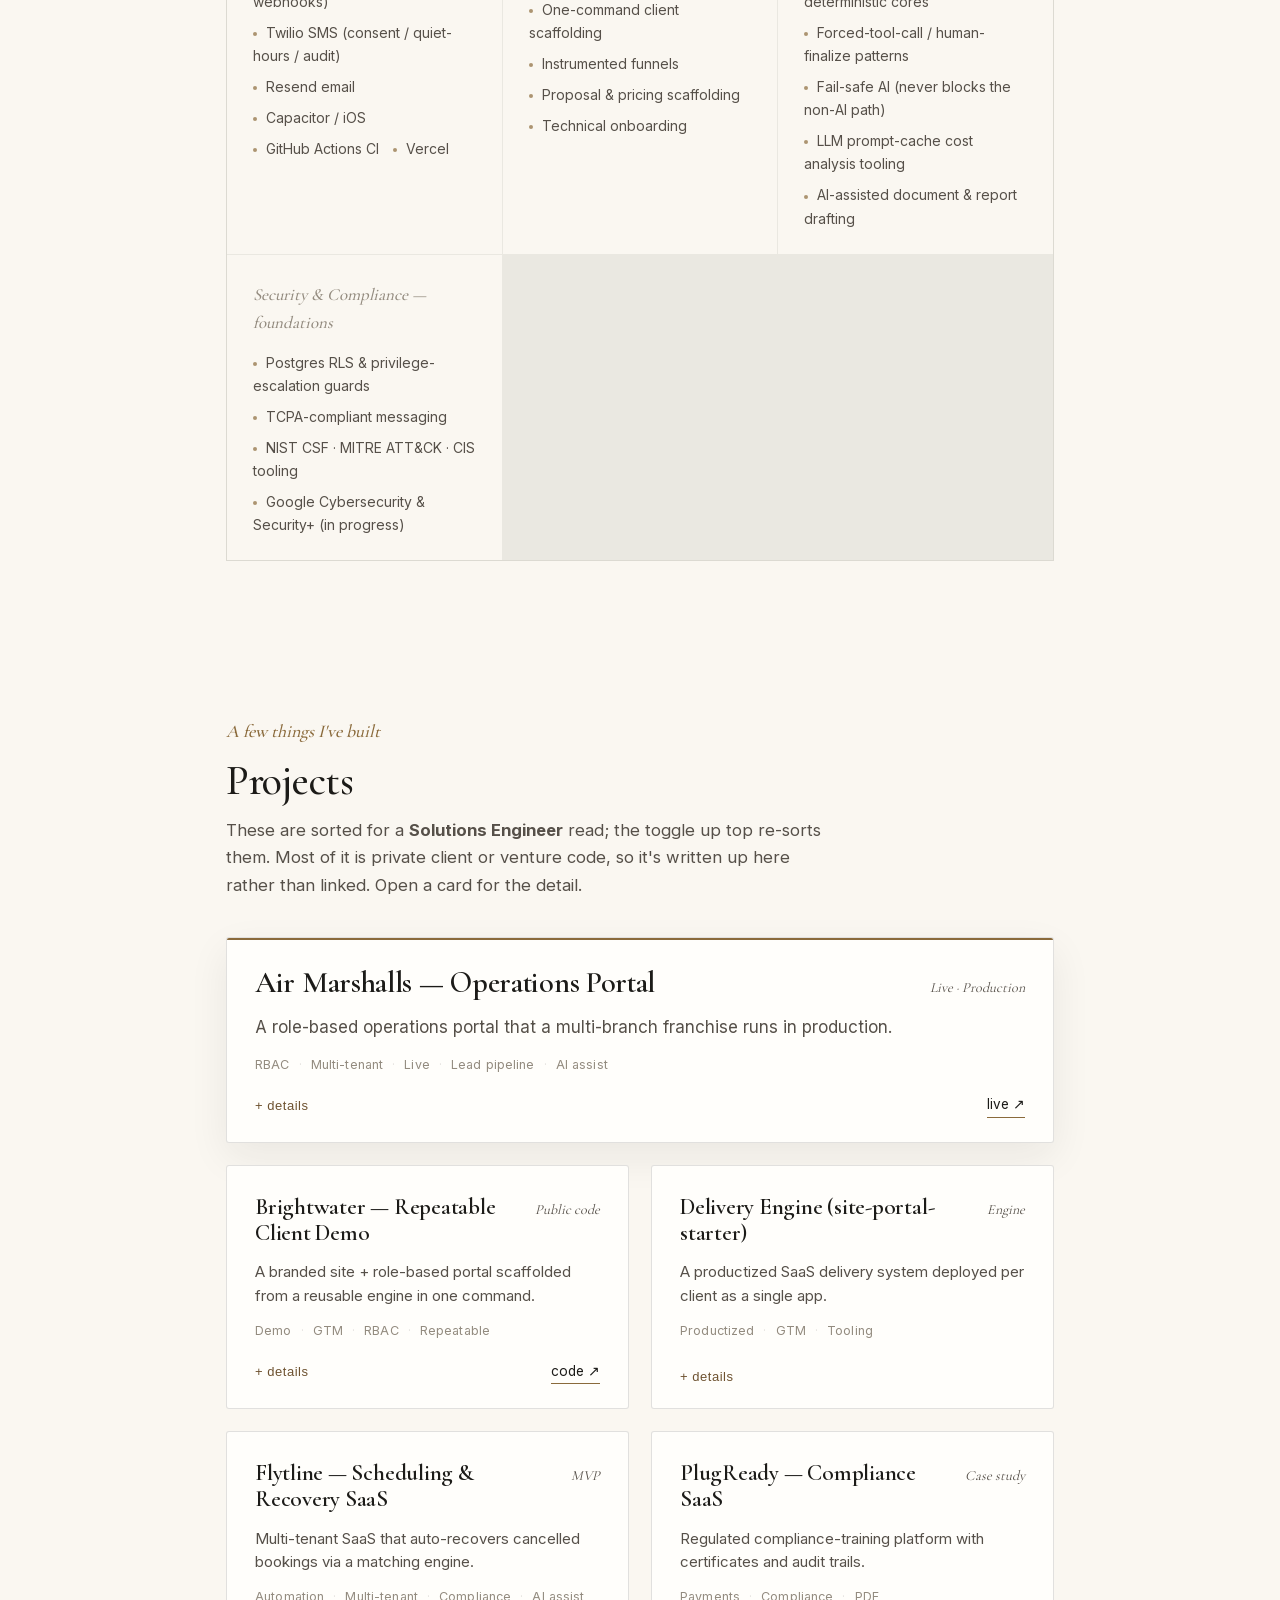
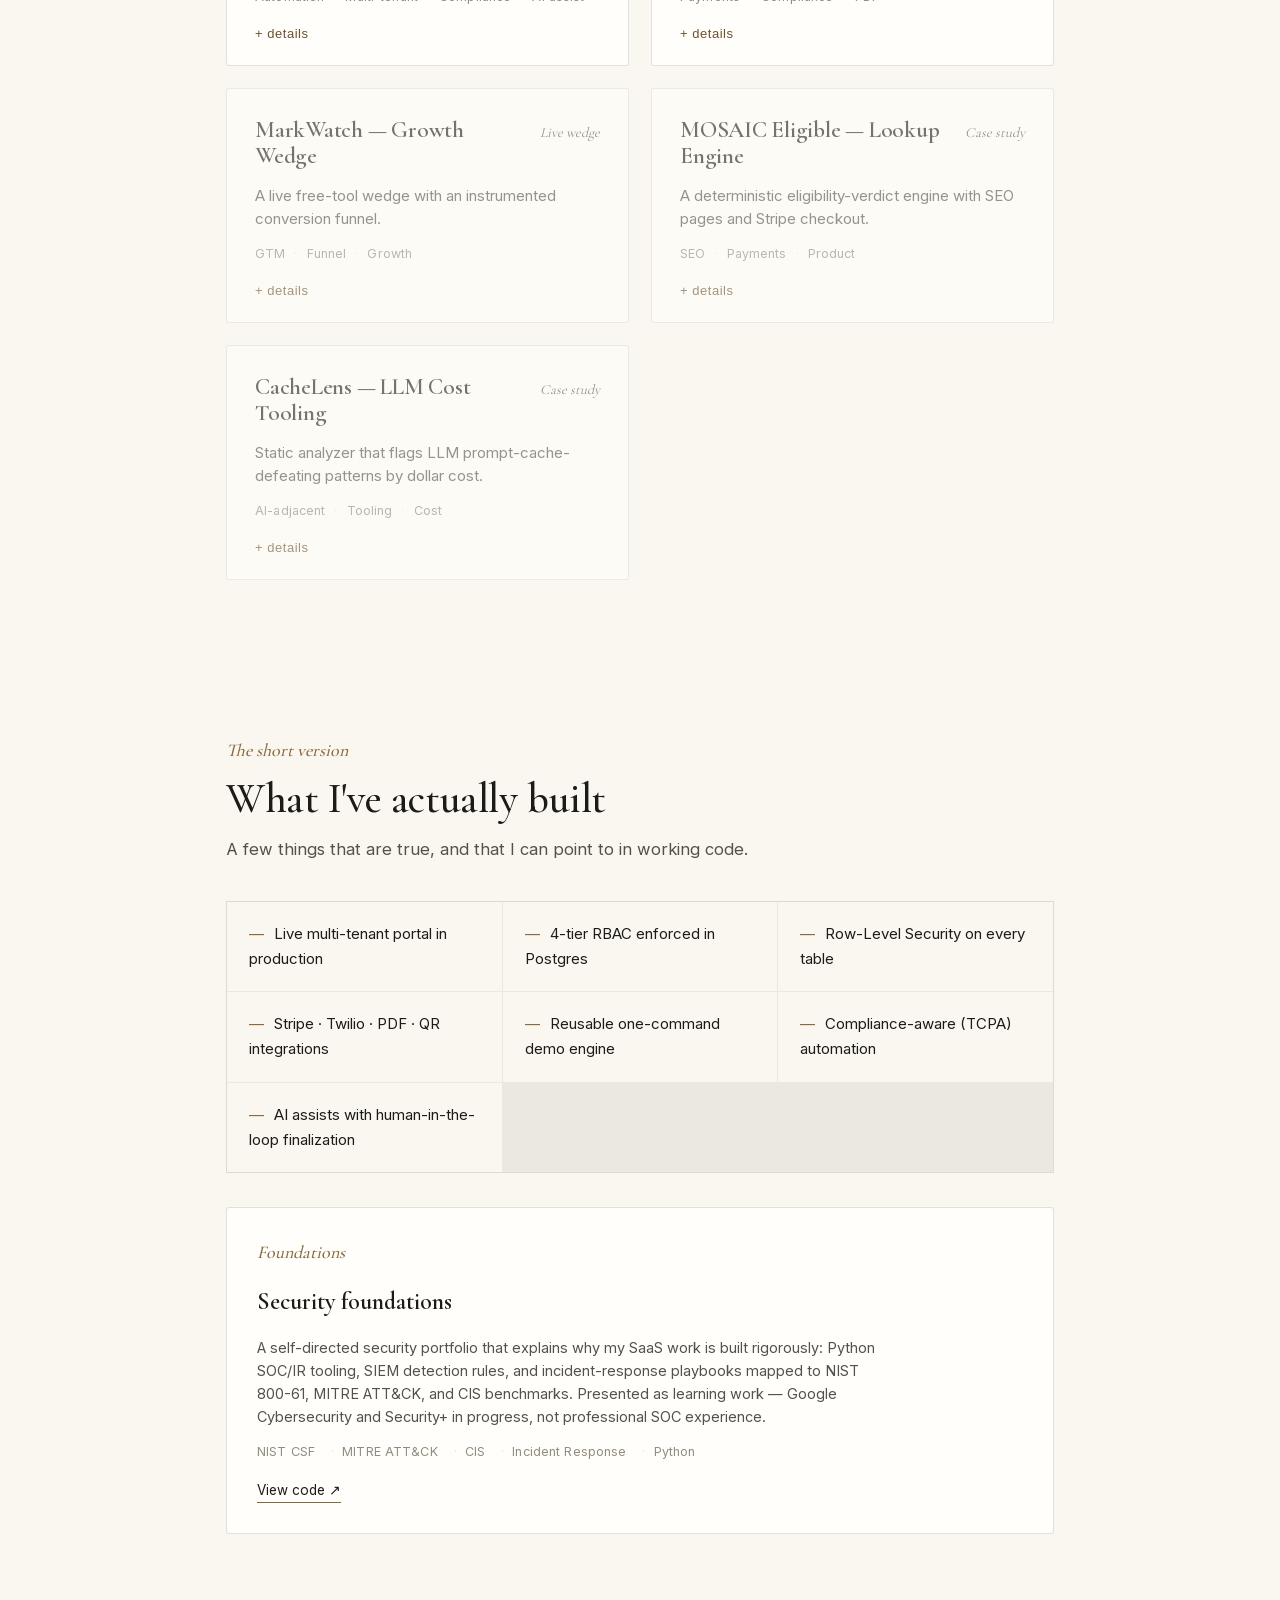
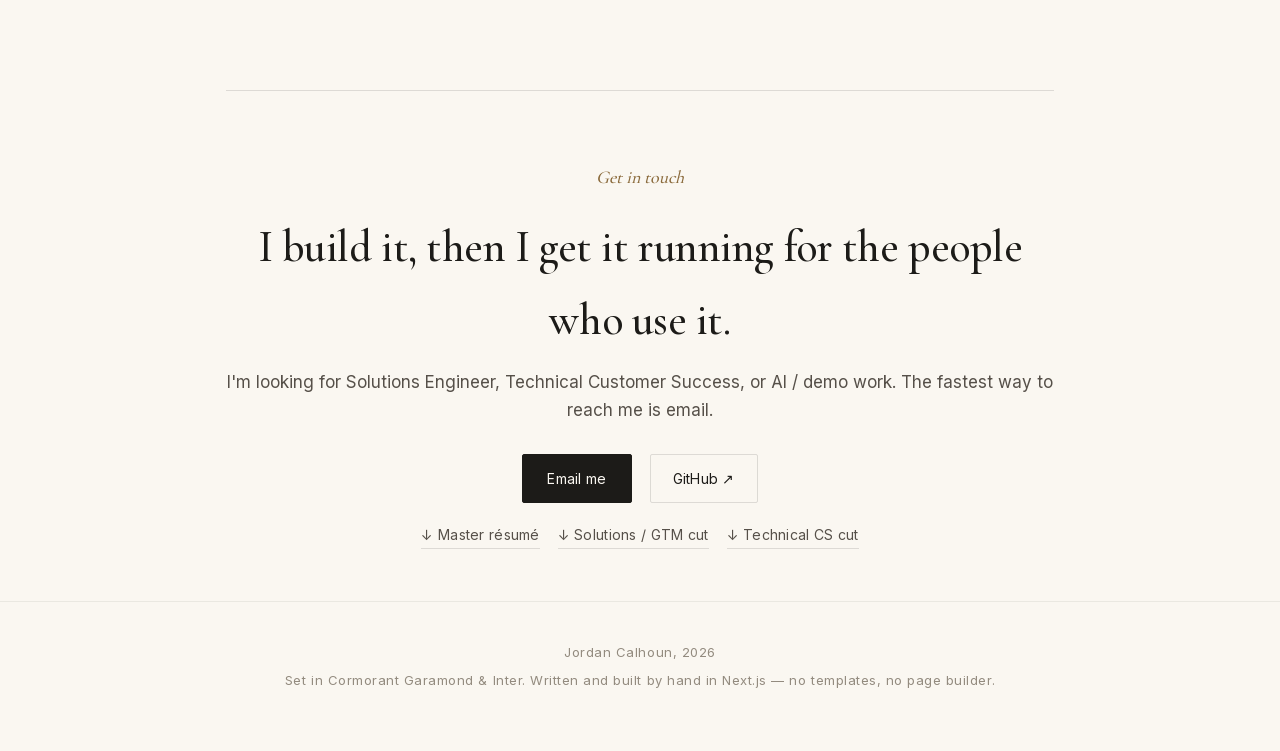
==== commit 0958d86a: "Deploy interactive résumé" ====
--- a/index.html
+++ b/index.html
@@ -1 +1 @@
-<!DOCTYPE html><html lang="en" data-theme="light"><head><meta charSet="utf-8"/><meta name="viewport" content="width=device-width, initial-scale=1"/><link rel="preload" href="/_next/static/media/7b89a4fd5e90ede0-s.p.woff2" as="font" crossorigin="" type="font/woff2"/><link rel="preload" href="/_next/static/media/e4af272ccee01ff0-s.p.woff2" as="font" crossorigin="" type="font/woff2"/><link rel="stylesheet" href="/_next/static/css/f73d8d554c14982c.css" data-precedence="next"/><link rel="preload" as="script" fetchPriority="low" href="/_next/static/chunks/webpack-55fc45ac8ca52782.js"/><script src="/_next/static/chunks/fd9d1056-9f91b5e418130764.js" async=""></script><script src="/_next/static/chunks/117-70963ce3e3e3fa52.js" async=""></script><script src="/_next/static/chunks/main-app-86b498b8c8c8160e.js" async=""></script><script src="/_next/static/chunks/app/page-d38ea08dc62e72eb.js" async=""></script><title>Jordan Calhoun — Solutions Engineer &amp; Full-Stack Builder</title><meta name="description" content="Jordan Calhoun builds role-based software for real businesses and takes it from the first conversation through to production."/><meta property="og:title" content="Jordan Calhoun — Solutions Engineer &amp; Full-Stack Builder"/><meta property="og:description" content="Jordan Calhoun builds role-based software for real businesses and takes it from the first conversation through to production."/><meta property="og:type" content="website"/><meta name="twitter:card" content="summary"/><meta name="twitter:title" content="Jordan Calhoun — Solutions Engineer &amp; Full-Stack Builder"/><meta name="twitter:description" content="Jordan Calhoun builds role-based software for real businesses and takes it from the first conversation through to production."/><meta name="next-size-adjust"/><script src="/_next/static/chunks/polyfills-42372ed130431b0a.js" noModule=""></script></head><body class="__variable_67a1af __variable_f367f3"><header class="topbar"><div class="topbar-inner"><a class="brand" href="#top" aria-label="Jordan Calhoun home">Jordan Calhoun</a><div class="topbar-actions"><div class="lensbar" role="tablist" aria-label="Re-frame for a target role"><button role="tab" aria-selected="true" data-active="true" class="lens-pill">SE</button><button role="tab" aria-selected="false" data-active="false" class="lens-pill">CS</button><button role="tab" aria-selected="false" data-active="false" class="lens-pill">GTM</button></div><button class="theme-toggle" aria-label="Toggle light or dark theme">Dark</button></div></div></header><main><section class="hero" id="top"><div class="wrap"><p class="hero-name">Jordan Calhoun<!-- -->, <!-- -->Solutions Engineer &amp; Full-Stack Builder</p><h1 class="hero-title reveal">I build software that ships and gets used.</h1><p class="hero-lead">I work across the whole build, from figuring out what a team actually needs to getting it live in production. For one multi-branch franchise I built a role-based operations portal, took it live, and wrote the setup docs so their own staff could run it after I handed it off.</p><p class="hero-aside">I started building this kind of software to solve problems I kept running into as a founder. I haven&#x27;t really stopped since.</p><div class="hero-rule"></div><div class="hero-meta"><span><b>Remote-friendly · USA</b></span><span><b>jordanmercalhoun@gmail.com</b></span></div><div class="cta-row"><a class="btn primary" href="mailto:jordanmercalhoun@gmail.com">Get in touch</a><a class="btn ghost" href="https://airmarshallscorporate.com" target="_blank" rel="noreferrer">See one running ↗</a><a class="btn text" href="#projects">The projects</a></div></div></section><section style="padding-top:0"><div class="wrap"><div class="lensbar" role="tablist" aria-label="Re-frame for a target role"><span class="lens-label">View as</span><button role="tab" aria-selected="true" data-active="true" class="lens-pill">Solutions Engineer</button><button role="tab" aria-selected="false" data-active="false" class="lens-pill">Technical CS / Implementation</button><button role="tab" aria-selected="false" data-active="false" class="lens-pill">AI GTM / Demo &amp; Growth</button></div></div></section><section id="skills"><div class="wrap"><div class="section-kicker">What I work with</div><h2 class="section-title">Skills</h2><p class="section-sub">How I work, and the tools I reach for.</p><div class="skill-grid"><div class="skill-card "><h3>Product &amp; Workflow</h3><div class="chips"><span class="chip">Process-to-software design</span><span class="chip">RBAC &amp; multi-tenancy</span><span class="chip">Lead → job pipelines</span><span class="chip">Onboarding &amp; invite flows</span><span class="chip">Document / PDF generation</span><span class="chip">Dashboards &amp; reporting</span></div></div><div class="skill-card "><h3>Full-Stack</h3><div class="chips"><span class="chip">TypeScript</span><span class="chip">React</span><span class="chip">Next.js (App Router)</span><span class="chip">Node.js</span><span class="chip">Tailwind</span><span class="chip">Postgres schema design</span></div></div><div class="skill-card "><h3>Backend &amp; Data</h3><div class="chips"><span class="chip">Supabase (Postgres / Auth / Edge Functions)</span><span class="chip">Row-Level Security</span><span class="chip">Migrations</span><span class="chip">Service-role patterns</span></div></div><div class="skill-card "><h3>Integrations &amp; Automation</h3><div class="chips"><span class="chip">Stripe (payment links, webhooks)</span><span class="chip">Twilio SMS (consent / quiet-hours / audit)</span><span class="chip">Resend email</span><span class="chip">Capacitor / iOS</span><span class="chip">GitHub Actions CI</span><span class="chip">Vercel</span></div></div><div class="skill-card "><h3>GTM &amp; Solutions</h3><div class="chips"><span class="chip">Branded demo builds</span><span class="chip">One-command client scaffolding</span><span class="chip">Instrumented funnels</span><span class="chip">Proposal &amp; pricing scaffolding</span><span class="chip">Technical onboarding</span></div></div><div class="skill-card "><h3>AI-adjacent</h3><div class="chips"><span class="chip">Wiring AI features into real workflows</span><span class="chip">LLM prompt-cache cost analysis tooling</span><span class="chip">AI-assisted document foundations</span></div></div><div class="skill-card muted"><h3>Security &amp; Compliance — foundations</h3><div class="chips"><span class="chip">Postgres RLS &amp; privilege-escalation guards</span><span class="chip">TCPA-compliant messaging</span><span class="chip">NIST CSF · MITRE ATT&amp;CK · CIS tooling</span><span class="chip">Google Cybersecurity &amp; Security+ (in progress)</span></div></div></div></div></section><section id="projects"><div class="wrap"><div class="section-kicker">A few things I&#x27;ve built</div><h2 class="section-title">Projects</h2><p class="section-sub">These are sorted for a <strong>Solutions Engineer</strong> read; the toggle up top re-sorts them. Most of it is private client or venture code, so it&#x27;s written up here rather than linked. Open a card for the detail.</p><div class="proj-grid"><article class="proj-card" data-lead="true" data-dim="false"><div class="proj-top"><h3 class="proj-name">Air Marshalls — Operations Portal</h3><span class="proj-status">Live · Production</span></div><p class="proj-kicker">A role-based operations portal that a multi-branch franchise runs in production.</p><div class="proj-tags"><span class="tag">RBAC</span><span class="tag">Multi-tenant</span><span class="tag">Live</span><span class="tag">Lead pipeline</span></div><div class="proj-foot"><button class="expand-btn" aria-expanded="false">+ details</button><a class="link-a" href="https://airmarshallscorporate.com" target="_blank" rel="noreferrer">live ↗</a></div></article><article class="proj-card" data-lead="false" data-dim="false"><div class="proj-top"><h3 class="proj-name">Brightwater — Repeatable Client Demo</h3><span class="proj-status">Public code</span></div><p class="proj-kicker">A branded site + role-based portal scaffolded from a reusable engine in one command.</p><div class="proj-tags"><span class="tag">Demo</span><span class="tag">GTM</span><span class="tag">RBAC</span><span class="tag">Repeatable</span></div><div class="proj-foot"><button class="expand-btn" aria-expanded="false">+ details</button><a class="link-a" href="https://github.com/flt-sudo/brightwater-portal" target="_blank" rel="noreferrer">code ↗</a></div></article><article class="proj-card" data-lead="false" data-dim="false"><div class="proj-top"><h3 class="proj-name">Delivery Engine (site-portal-starter)</h3><span class="proj-status">Engine</span></div><p class="proj-kicker">A productized SaaS delivery system deployed per client as a single app.</p><div class="proj-tags"><span class="tag">Productized</span><span class="tag">GTM</span><span class="tag">Tooling</span></div><div class="proj-foot"><button class="expand-btn" aria-expanded="false">+ details</button></div></article><article class="proj-card" data-lead="false" data-dim="false"><div class="proj-top"><h3 class="proj-name">Flytline — Scheduling &amp; Recovery SaaS</h3><span class="proj-status">MVP</span></div><p class="proj-kicker">Multi-tenant SaaS that auto-recovers cancelled bookings via a matching engine.</p><div class="proj-tags"><span class="tag">Automation</span><span class="tag">Multi-tenant</span><span class="tag">Compliance</span></div><div class="proj-foot"><button class="expand-btn" aria-expanded="false">+ details</button></div></article><article class="proj-card" data-lead="false" data-dim="false"><div class="proj-top"><h3 class="proj-name">PlugReady — Compliance SaaS</h3><span class="proj-status">Case study</span></div><p class="proj-kicker">Regulated compliance-training platform with certificates and audit trails.</p><div class="proj-tags"><span class="tag">Payments</span><span class="tag">Compliance</span><span class="tag">PDF</span></div><div class="proj-foot"><button class="expand-btn" aria-expanded="false">+ details</button></div></article><article class="proj-card" data-lead="false" data-dim="true"><div class="proj-top"><h3 class="proj-name">MarkWatch — Growth Wedge</h3><span class="proj-status">Live wedge</span></div><p class="proj-kicker">A live free-tool wedge with an instrumented conversion funnel.</p><div class="proj-tags"><span class="tag">GTM</span><span class="tag">Funnel</span><span class="tag">Growth</span></div><div class="proj-foot"><button class="expand-btn" aria-expanded="false">+ details</button></div></article><article class="proj-card" data-lead="false" data-dim="true"><div class="proj-top"><h3 class="proj-name">MOSAIC Eligible — Lookup Engine</h3><span class="proj-status">Case study</span></div><p class="proj-kicker">A deterministic eligibility-verdict engine with SEO pages and Stripe checkout.</p><div class="proj-tags"><span class="tag">SEO</span><span class="tag">Payments</span><span class="tag">Product</span></div><div class="proj-foot"><button class="expand-btn" aria-expanded="false">+ details</button></div></article><article class="proj-card" data-lead="false" data-dim="true"><div class="proj-top"><h3 class="proj-name">CacheLens — LLM Cost Tooling</h3><span class="proj-status">Case study</span></div><p class="proj-kicker">Static analyzer that flags LLM prompt-cache-defeating patterns by dollar cost.</p><div class="proj-tags"><span class="tag">AI-adjacent</span><span class="tag">Tooling</span><span class="tag">Cost</span></div><div class="proj-foot"><button class="expand-btn" aria-expanded="false">+ details</button></div></article></div></div></section><section id="proof"><div class="wrap"><div class="section-kicker">The short version</div><h2 class="section-title">What I&#x27;ve actually built</h2><p class="section-sub">A few things that are true, and that I can point to in working code.</p><div class="proof"><span class="proof-item">Live multi-tenant portal in production</span><span class="proof-item">4-tier RBAC enforced in Postgres</span><span class="proof-item">Row-Level Security on every table</span><span class="proof-item">Stripe · Twilio · PDF · QR integrations</span><span class="proof-item">Reusable one-command demo engine</span><span class="proof-item">Compliance-aware (TCPA) automation</span></div><div class="sec-card"><div class="eyebrow" style="margin:0">Foundations</div><h3>Security foundations</h3><p class="detail-text muted" style="max-width:70ch">A self-directed security portfolio that explains why my SaaS work is built rigorously: Python SOC/IR tooling, SIEM detection rules, and incident-response playbooks mapped to NIST 800-61, MITRE ATT&amp;CK, and CIS benchmarks. Presented as learning work — Google Cybersecurity and Security+ in progress, not professional SOC experience.</p><div class="tech-row"><span class="tag">NIST CSF</span><span class="tag">MITRE ATT&amp;CK</span><span class="tag">CIS</span><span class="tag">Incident Response</span><span class="tag">Python</span></div><div class="proj-links"><a class="link-a" href="https://github.com/flt-sudo/engineering-portfolio" target="_blank" rel="noreferrer">View code<!-- --> ↗</a></div></div></div></section><section id="contact"><div class="wrap"><div class="contact-card"><div class="eyebrow">Get in touch</div><h2>I build it, then I get it running for the people who use it.</h2><p>I&#x27;m looking for Solutions Engineer, Technical Customer Success, or AI / demo work. The fastest way to reach me is email.</p><div class="dl-row"><a class="btn primary" href="mailto:jordanmercalhoun@gmail.com">Email me</a><a class="btn ghost" href="https://github.com/flt-sudo" target="_blank" rel="noreferrer">GitHub ↗</a></div><div class="dl-row" style="margin-top:20px"><a class="btn text" href="./resumes/jordan-calhoun-resume.pdf" target="_blank" rel="noreferrer">↓ <!-- -->Master résumé</a><a class="btn text" href="./resumes/jordan-calhoun-resume-GTM.pdf" target="_blank" rel="noreferrer">↓ <!-- -->Solutions / GTM cut</a><a class="btn text" href="./resumes/jordan-calhoun-resume-TechnicalCS.pdf" target="_blank" rel="noreferrer">↓ <!-- -->Technical CS cut</a></div></div></div></section></main><footer><div class="wrap"><div>Jordan Calhoun<!-- -->, <!-- -->2026</div><div style="margin-top:6px">Set in Cormorant Garamond &amp; Inter. Written and built by hand in Next.js — no templates, no page builder.</div></div></footer><script src="/_next/static/chunks/webpack-55fc45ac8ca52782.js" async=""></script><script>(self.__next_f=self.__next_f||[]).push([0]);self.__next_f.push([2,null])</script><script>self.__next_f.push([1,"1:HL[\"/_next/static/media/7b89a4fd5e90ede0-s.p.woff2\",\"font\",{\"crossOrigin\":\"\",\"type\":\"font/woff2\"}]\n2:HL[\"/_next/static/media/e4af272ccee01ff0-s.p.woff2\",\"font\",{\"crossOrigin\":\"\",\"type\":\"font/woff2\"}]\n3:HL[\"/_next/static/css/f73d8d554c14982c.css\",\"style\"]\n"])</script><script>self.__next_f.push([1,"4:I[2846,[],\"\"]\n6:I[9107,[],\"ClientPageRoot\"]\n7:I[1082,[\"931\",\"static/chunks/app/page-d38ea08dc62e72eb.js\"],\"default\",1]\n8:I[4707,[],\"\"]\n9:I[6423,[],\"\"]\nb:I[1060,[],\"\"]\nc:[]\n"])</script><script>self.__next_f.push([1,"0:[\"$\",\"$L4\",null,{\"buildId\":\"U3YJPlHqftbAwOSlJdbml\",\"assetPrefix\":\"\",\"urlParts\":[\"\",\"\"],\"initialTree\":[\"\",{\"children\":[\"__PAGE__\",{}]},\"$undefined\",\"$undefined\",true],\"initialSeedData\":[\"\",{\"children\":[\"__PAGE__\",{},[[\"$L5\",[\"$\",\"$L6\",null,{\"props\":{\"params\":{},\"searchParams\":{}},\"Component\":\"$7\"}],null],null],null]},[[[[\"$\",\"link\",\"0\",{\"rel\":\"stylesheet\",\"href\":\"/_next/static/css/f73d8d554c14982c.css\",\"precedence\":\"next\",\"crossOrigin\":\"$undefined\"}]],[\"$\",\"html\",null,{\"lang\":\"en\",\"data-theme\":\"light\",\"suppressHydrationWarning\":true,\"children\":[\"$\",\"body\",null,{\"className\":\"__variable_67a1af __variable_f367f3\",\"children\":[\"$\",\"$L8\",null,{\"parallelRouterKey\":\"children\",\"segmentPath\":[\"children\"],\"error\":\"$undefined\",\"errorStyles\":\"$undefined\",\"errorScripts\":\"$undefined\",\"template\":[\"$\",\"$L9\",null,{}],\"templateStyles\":\"$undefined\",\"templateScripts\":\"$undefined\",\"notFound\":[[\"$\",\"title\",null,{\"children\":\"404: This page could not be found.\"}],[\"$\",\"div\",null,{\"style\":{\"fontFamily\":\"system-ui,\\\"Segoe UI\\\",Roboto,Helvetica,Arial,sans-serif,\\\"Apple Color Emoji\\\",\\\"Segoe UI Emoji\\\"\",\"height\":\"100vh\",\"textAlign\":\"center\",\"display\":\"flex\",\"flexDirection\":\"column\",\"alignItems\":\"center\",\"justifyContent\":\"center\"},\"children\":[\"$\",\"div\",null,{\"children\":[[\"$\",\"style\",null,{\"dangerouslySetInnerHTML\":{\"__html\":\"body{color:#000;background:#fff;margin:0}.next-error-h1{border-right:1px solid rgba(0,0,0,.3)}@media (prefers-color-scheme:dark){body{color:#fff;background:#000}.next-error-h1{border-right:1px solid rgba(255,255,255,.3)}}\"}}],[\"$\",\"h1\",null,{\"className\":\"next-error-h1\",\"style\":{\"display\":\"inline-block\",\"margin\":\"0 20px 0 0\",\"padding\":\"0 23px 0 0\",\"fontSize\":24,\"fontWeight\":500,\"verticalAlign\":\"top\",\"lineHeight\":\"49px\"},\"children\":\"404\"}],[\"$\",\"div\",null,{\"style\":{\"display\":\"inline-block\"},\"children\":[\"$\",\"h2\",null,{\"style\":{\"fontSize\":14,\"fontWeight\":400,\"lineHeight\":\"49px\",\"margin\":0},\"children\":\"This page could not be found.\"}]}]]}]}]],\"notFoundStyles\":[]}]}]}]],null],null],\"couldBeIntercepted\":false,\"initialHead\":[null,\"$La\"],\"globalErrorComponent\":\"$b\",\"missingSlots\":\"$Wc\"}]\n"])</script><script>self.__next_f.push([1,"a:[[\"$\",\"meta\",\"0\",{\"name\":\"viewport\",\"content\":\"width=device-width, initial-scale=1\"}],[\"$\",\"meta\",\"1\",{\"charSet\":\"utf-8\"}],[\"$\",\"title\",\"2\",{\"children\":\"Jordan Calhoun — Solutions Engineer \u0026 Full-Stack Builder\"}],[\"$\",\"meta\",\"3\",{\"name\":\"description\",\"content\":\"Jordan Calhoun builds role-based software for real businesses and takes it from the first conversation through to production.\"}],[\"$\",\"meta\",\"4\",{\"property\":\"og:title\",\"content\":\"Jordan Calhoun — Solutions Engineer \u0026 Full-Stack Builder\"}],[\"$\",\"meta\",\"5\",{\"property\":\"og:description\",\"content\":\"Jordan Calhoun builds role-based software for real businesses and takes it from the first conversation through to production.\"}],[\"$\",\"meta\",\"6\",{\"property\":\"og:type\",\"content\":\"website\"}],[\"$\",\"meta\",\"7\",{\"name\":\"twitter:card\",\"content\":\"summary\"}],[\"$\",\"meta\",\"8\",{\"name\":\"twitter:title\",\"content\":\"Jordan Calhoun — Solutions Engineer \u0026 Full-Stack Builder\"}],[\"$\",\"meta\",\"9\",{\"name\":\"twitter:description\",\"content\":\"Jordan Calhoun builds role-based software for real businesses and takes it from the first conversation through to production.\"}],[\"$\",\"meta\",\"10\",{\"name\":\"next-size-adjust\"}]]\n5:null\n"])</script></body></html>+<!DOCTYPE html><html lang="en" data-theme="light"><head><meta charSet="utf-8"/><meta name="viewport" content="width=device-width, initial-scale=1"/><link rel="preload" href="/_next/static/media/7b89a4fd5e90ede0-s.p.woff2" as="font" crossorigin="" type="font/woff2"/><link rel="preload" href="/_next/static/media/e4af272ccee01ff0-s.p.woff2" as="font" crossorigin="" type="font/woff2"/><link rel="stylesheet" href="/_next/static/css/f73d8d554c14982c.css" data-precedence="next"/><link rel="preload" as="script" fetchPriority="low" href="/_next/static/chunks/webpack-55fc45ac8ca52782.js"/><script src="/_next/static/chunks/fd9d1056-9f91b5e418130764.js" async=""></script><script src="/_next/static/chunks/117-70963ce3e3e3fa52.js" async=""></script><script src="/_next/static/chunks/main-app-86b498b8c8c8160e.js" async=""></script><script src="/_next/static/chunks/app/page-f0257670861c9de2.js" async=""></script><title>Jordan Calhoun — Solutions Engineer &amp; Full-Stack Builder</title><meta name="description" content="Jordan Calhoun builds role-based software for real businesses and takes it from the first conversation through to production."/><meta property="og:title" content="Jordan Calhoun — Solutions Engineer &amp; Full-Stack Builder"/><meta property="og:description" content="Jordan Calhoun builds role-based software for real businesses and takes it from the first conversation through to production."/><meta property="og:type" content="website"/><meta name="twitter:card" content="summary"/><meta name="twitter:title" content="Jordan Calhoun — Solutions Engineer &amp; Full-Stack Builder"/><meta name="twitter:description" content="Jordan Calhoun builds role-based software for real businesses and takes it from the first conversation through to production."/><meta name="next-size-adjust"/><script src="/_next/static/chunks/polyfills-42372ed130431b0a.js" noModule=""></script></head><body class="__variable_67a1af __variable_f367f3"><header class="topbar"><div class="topbar-inner"><a class="brand" href="#top" aria-label="Jordan Calhoun home">Jordan Calhoun</a><div class="topbar-actions"><div class="lensbar" role="tablist" aria-label="Re-frame for a target role"><button role="tab" aria-selected="true" data-active="true" class="lens-pill">SE</button><button role="tab" aria-selected="false" data-active="false" class="lens-pill">CS</button><button role="tab" aria-selected="false" data-active="false" class="lens-pill">GTM</button></div><button class="theme-toggle" aria-label="Toggle light or dark theme">Dark</button></div></div></header><main><section class="hero" id="top"><div class="wrap"><p class="hero-name">Jordan Calhoun<!-- -->, <!-- -->Solutions Engineer &amp; Full-Stack Builder</p><h1 class="hero-title reveal">I build software that ships and gets used.</h1><p class="hero-lead">I work across the whole build, from figuring out what a team actually needs to getting it live in production. For one multi-branch franchise I built a role-based operations portal, took it live, and wrote the setup docs so their own staff could run it after I handed it off.</p><p class="hero-aside">I started building this kind of software to solve problems I kept running into as a founder. I haven&#x27;t really stopped since.</p><div class="hero-rule"></div><div class="hero-meta"><span><b>Remote-friendly · USA</b></span><span><b>jordanmercalhoun@gmail.com</b></span></div><div class="cta-row"><a class="btn primary" href="mailto:jordanmercalhoun@gmail.com">Get in touch</a><a class="btn ghost" href="https://airmarshallscorporate.com" target="_blank" rel="noreferrer">See one running ↗</a><a class="btn text" href="#projects">The projects</a></div></div></section><section style="padding-top:0"><div class="wrap"><div class="lensbar" role="tablist" aria-label="Re-frame for a target role"><span class="lens-label">View as</span><button role="tab" aria-selected="true" data-active="true" class="lens-pill">Solutions Engineer</button><button role="tab" aria-selected="false" data-active="false" class="lens-pill">Technical CS / Implementation</button><button role="tab" aria-selected="false" data-active="false" class="lens-pill">AI GTM / Demo &amp; Growth</button></div></div></section><section id="skills"><div class="wrap"><div class="section-kicker">What I work with</div><h2 class="section-title">Skills</h2><p class="section-sub">How I work, and the tools I reach for.</p><div class="skill-grid"><div class="skill-card "><h3>Product &amp; Workflow</h3><div class="chips"><span class="chip">Process-to-software design</span><span class="chip">RBAC &amp; multi-tenancy</span><span class="chip">Lead → job pipelines</span><span class="chip">Onboarding &amp; invite flows</span><span class="chip">Document / PDF generation</span><span class="chip">Dashboards &amp; reporting</span></div></div><div class="skill-card "><h3>Full-Stack</h3><div class="chips"><span class="chip">TypeScript</span><span class="chip">React</span><span class="chip">Next.js (App Router)</span><span class="chip">Node.js</span><span class="chip">Tailwind</span><span class="chip">Postgres schema design</span></div></div><div class="skill-card "><h3>Backend &amp; Data</h3><div class="chips"><span class="chip">Supabase (Postgres / Auth / Edge Functions)</span><span class="chip">Row-Level Security</span><span class="chip">Migrations</span><span class="chip">Service-role patterns</span></div></div><div class="skill-card "><h3>Integrations &amp; Automation</h3><div class="chips"><span class="chip">Stripe (payment links, webhooks)</span><span class="chip">Twilio SMS (consent / quiet-hours / audit)</span><span class="chip">Resend email</span><span class="chip">Capacitor / iOS</span><span class="chip">GitHub Actions CI</span><span class="chip">Vercel</span></div></div><div class="skill-card "><h3>GTM &amp; Solutions</h3><div class="chips"><span class="chip">Branded demo builds</span><span class="chip">One-command client scaffolding</span><span class="chip">Instrumented funnels</span><span class="chip">Proposal &amp; pricing scaffolding</span><span class="chip">Technical onboarding</span></div></div><div class="skill-card "><h3>AI-adjacent</h3><div class="chips"><span class="chip">Auth-gated AI assists over deterministic cores</span><span class="chip">Forced-tool-call / human-finalize patterns</span><span class="chip">Fail-safe AI (never blocks the non-AI path)</span><span class="chip">LLM prompt-cache cost analysis tooling</span><span class="chip">AI-assisted document &amp; report drafting</span></div></div><div class="skill-card muted"><h3>Security &amp; Compliance — foundations</h3><div class="chips"><span class="chip">Postgres RLS &amp; privilege-escalation guards</span><span class="chip">TCPA-compliant messaging</span><span class="chip">NIST CSF · MITRE ATT&amp;CK · CIS tooling</span><span class="chip">Google Cybersecurity &amp; Security+ (in progress)</span></div></div></div></div></section><section id="projects"><div class="wrap"><div class="section-kicker">A few things I&#x27;ve built</div><h2 class="section-title">Projects</h2><p class="section-sub">These are sorted for a <strong>Solutions Engineer</strong> read; the toggle up top re-sorts them. Most of it is private client or venture code, so it&#x27;s written up here rather than linked. Open a card for the detail.</p><div class="proj-grid"><article class="proj-card" data-lead="true" data-dim="false"><div class="proj-top"><h3 class="proj-name">Air Marshalls — Operations Portal</h3><span class="proj-status">Live · Production</span></div><p class="proj-kicker">A role-based operations portal that a multi-branch franchise runs in production.</p><div class="proj-tags"><span class="tag">RBAC</span><span class="tag">Multi-tenant</span><span class="tag">Live</span><span class="tag">Lead pipeline</span><span class="tag">AI assist</span></div><div class="proj-foot"><button class="expand-btn" aria-expanded="false">+ details</button><a class="link-a" href="https://airmarshallscorporate.com" target="_blank" rel="noreferrer">live ↗</a></div></article><article class="proj-card" data-lead="false" data-dim="false"><div class="proj-top"><h3 class="proj-name">Brightwater — Repeatable Client Demo</h3><span class="proj-status">Public code</span></div><p class="proj-kicker">A branded site + role-based portal scaffolded from a reusable engine in one command.</p><div class="proj-tags"><span class="tag">Demo</span><span class="tag">GTM</span><span class="tag">RBAC</span><span class="tag">Repeatable</span></div><div class="proj-foot"><button class="expand-btn" aria-expanded="false">+ details</button><a class="link-a" href="https://github.com/flt-sudo/brightwater-portal" target="_blank" rel="noreferrer">code ↗</a></div></article><article class="proj-card" data-lead="false" data-dim="false"><div class="proj-top"><h3 class="proj-name">Delivery Engine (site-portal-starter)</h3><span class="proj-status">Engine</span></div><p class="proj-kicker">A productized SaaS delivery system deployed per client as a single app.</p><div class="proj-tags"><span class="tag">Productized</span><span class="tag">GTM</span><span class="tag">Tooling</span></div><div class="proj-foot"><button class="expand-btn" aria-expanded="false">+ details</button></div></article><article class="proj-card" data-lead="false" data-dim="false"><div class="proj-top"><h3 class="proj-name">Flytline — Scheduling &amp; Recovery SaaS</h3><span class="proj-status">MVP</span></div><p class="proj-kicker">Multi-tenant SaaS that auto-recovers cancelled bookings via a matching engine.</p><div class="proj-tags"><span class="tag">Automation</span><span class="tag">Multi-tenant</span><span class="tag">Compliance</span><span class="tag">AI assist</span></div><div class="proj-foot"><button class="expand-btn" aria-expanded="false">+ details</button></div></article><article class="proj-card" data-lead="false" data-dim="false"><div class="proj-top"><h3 class="proj-name">PlugReady — Compliance SaaS</h3><span class="proj-status">Case study</span></div><p class="proj-kicker">Regulated compliance-training platform with certificates and audit trails.</p><div class="proj-tags"><span class="tag">Payments</span><span class="tag">Compliance</span><span class="tag">PDF</span></div><div class="proj-foot"><button class="expand-btn" aria-expanded="false">+ details</button></div></article><article class="proj-card" data-lead="false" data-dim="true"><div class="proj-top"><h3 class="proj-name">MarkWatch — Growth Wedge</h3><span class="proj-status">Live wedge</span></div><p class="proj-kicker">A live free-tool wedge with an instrumented conversion funnel.</p><div class="proj-tags"><span class="tag">GTM</span><span class="tag">Funnel</span><span class="tag">Growth</span></div><div class="proj-foot"><button class="expand-btn" aria-expanded="false">+ details</button></div></article><article class="proj-card" data-lead="false" data-dim="true"><div class="proj-top"><h3 class="proj-name">MOSAIC Eligible — Lookup Engine</h3><span class="proj-status">Case study</span></div><p class="proj-kicker">A deterministic eligibility-verdict engine with SEO pages and Stripe checkout.</p><div class="proj-tags"><span class="tag">SEO</span><span class="tag">Payments</span><span class="tag">Product</span></div><div class="proj-foot"><button class="expand-btn" aria-expanded="false">+ details</button></div></article><article class="proj-card" data-lead="false" data-dim="true"><div class="proj-top"><h3 class="proj-name">CacheLens — LLM Cost Tooling</h3><span class="proj-status">Case study</span></div><p class="proj-kicker">Static analyzer that flags LLM prompt-cache-defeating patterns by dollar cost.</p><div class="proj-tags"><span class="tag">AI-adjacent</span><span class="tag">Tooling</span><span class="tag">Cost</span></div><div class="proj-foot"><button class="expand-btn" aria-expanded="false">+ details</button></div></article></div></div></section><section id="proof"><div class="wrap"><div class="section-kicker">The short version</div><h2 class="section-title">What I&#x27;ve actually built</h2><p class="section-sub">A few things that are true, and that I can point to in working code.</p><div class="proof"><span class="proof-item">Live multi-tenant portal in production</span><span class="proof-item">4-tier RBAC enforced in Postgres</span><span class="proof-item">Row-Level Security on every table</span><span class="proof-item">Stripe · Twilio · PDF · QR integrations</span><span class="proof-item">Reusable one-command demo engine</span><span class="proof-item">Compliance-aware (TCPA) automation</span><span class="proof-item">AI assists with human-in-the-loop finalization</span></div><div class="sec-card"><div class="eyebrow" style="margin:0">Foundations</div><h3>Security foundations</h3><p class="detail-text muted" style="max-width:70ch">A self-directed security portfolio that explains why my SaaS work is built rigorously: Python SOC/IR tooling, SIEM detection rules, and incident-response playbooks mapped to NIST 800-61, MITRE ATT&amp;CK, and CIS benchmarks. Presented as learning work — Google Cybersecurity and Security+ in progress, not professional SOC experience.</p><div class="tech-row"><span class="tag">NIST CSF</span><span class="tag">MITRE ATT&amp;CK</span><span class="tag">CIS</span><span class="tag">Incident Response</span><span class="tag">Python</span></div><div class="proj-links"><a class="link-a" href="https://github.com/flt-sudo/engineering-portfolio" target="_blank" rel="noreferrer">View code<!-- --> ↗</a></div></div></div></section><section id="contact"><div class="wrap"><div class="contact-card"><div class="eyebrow">Get in touch</div><h2>I build it, then I get it running for the people who use it.</h2><p>I&#x27;m looking for Solutions Engineer, Technical Customer Success, or AI / demo work. The fastest way to reach me is email.</p><div class="dl-row"><a class="btn primary" href="mailto:jordanmercalhoun@gmail.com">Email me</a><a class="btn ghost" href="https://github.com/flt-sudo" target="_blank" rel="noreferrer">GitHub ↗</a></div><div class="dl-row" style="margin-top:20px"><a class="btn text" href="./resumes/jordan-calhoun-resume.pdf" target="_blank" rel="noreferrer">↓ <!-- -->Master résumé</a><a class="btn text" href="./resumes/jordan-calhoun-resume-GTM.pdf" target="_blank" rel="noreferrer">↓ <!-- -->Solutions / GTM cut</a><a class="btn text" href="./resumes/jordan-calhoun-resume-TechnicalCS.pdf" target="_blank" rel="noreferrer">↓ <!-- -->Technical CS cut</a></div></div></div></section></main><footer><div class="wrap"><div>Jordan Calhoun<!-- -->, <!-- -->2026</div><div style="margin-top:6px">Set in Cormorant Garamond &amp; Inter. Written and built by hand in Next.js — no templates, no page builder.</div></div></footer><script src="/_next/static/chunks/webpack-55fc45ac8ca52782.js" async=""></script><script>(self.__next_f=self.__next_f||[]).push([0]);self.__next_f.push([2,null])</script><script>self.__next_f.push([1,"1:HL[\"/_next/static/media/7b89a4fd5e90ede0-s.p.woff2\",\"font\",{\"crossOrigin\":\"\",\"type\":\"font/woff2\"}]\n2:HL[\"/_next/static/media/e4af272ccee01ff0-s.p.woff2\",\"font\",{\"crossOrigin\":\"\",\"type\":\"font/woff2\"}]\n3:HL[\"/_next/static/css/f73d8d554c14982c.css\",\"style\"]\n"])</script><script>self.__next_f.push([1,"4:I[2846,[],\"\"]\n6:I[9107,[],\"ClientPageRoot\"]\n7:I[1082,[\"931\",\"static/chunks/app/page-f0257670861c9de2.js\"],\"default\",1]\n8:I[4707,[],\"\"]\n9:I[6423,[],\"\"]\nb:I[1060,[],\"\"]\nc:[]\n"])</script><script>self.__next_f.push([1,"0:[\"$\",\"$L4\",null,{\"buildId\":\"XxUHto07hh-ckAnURDgfS\",\"assetPrefix\":\"\",\"urlParts\":[\"\",\"\"],\"initialTree\":[\"\",{\"children\":[\"__PAGE__\",{}]},\"$undefined\",\"$undefined\",true],\"initialSeedData\":[\"\",{\"children\":[\"__PAGE__\",{},[[\"$L5\",[\"$\",\"$L6\",null,{\"props\":{\"params\":{},\"searchParams\":{}},\"Component\":\"$7\"}],null],null],null]},[[[[\"$\",\"link\",\"0\",{\"rel\":\"stylesheet\",\"href\":\"/_next/static/css/f73d8d554c14982c.css\",\"precedence\":\"next\",\"crossOrigin\":\"$undefined\"}]],[\"$\",\"html\",null,{\"lang\":\"en\",\"data-theme\":\"light\",\"suppressHydrationWarning\":true,\"children\":[\"$\",\"body\",null,{\"className\":\"__variable_67a1af __variable_f367f3\",\"children\":[\"$\",\"$L8\",null,{\"parallelRouterKey\":\"children\",\"segmentPath\":[\"children\"],\"error\":\"$undefined\",\"errorStyles\":\"$undefined\",\"errorScripts\":\"$undefined\",\"template\":[\"$\",\"$L9\",null,{}],\"templateStyles\":\"$undefined\",\"templateScripts\":\"$undefined\",\"notFound\":[[\"$\",\"title\",null,{\"children\":\"404: This page could not be found.\"}],[\"$\",\"div\",null,{\"style\":{\"fontFamily\":\"system-ui,\\\"Segoe UI\\\",Roboto,Helvetica,Arial,sans-serif,\\\"Apple Color Emoji\\\",\\\"Segoe UI Emoji\\\"\",\"height\":\"100vh\",\"textAlign\":\"center\",\"display\":\"flex\",\"flexDirection\":\"column\",\"alignItems\":\"center\",\"justifyContent\":\"center\"},\"children\":[\"$\",\"div\",null,{\"children\":[[\"$\",\"style\",null,{\"dangerouslySetInnerHTML\":{\"__html\":\"body{color:#000;background:#fff;margin:0}.next-error-h1{border-right:1px solid rgba(0,0,0,.3)}@media (prefers-color-scheme:dark){body{color:#fff;background:#000}.next-error-h1{border-right:1px solid rgba(255,255,255,.3)}}\"}}],[\"$\",\"h1\",null,{\"className\":\"next-error-h1\",\"style\":{\"display\":\"inline-block\",\"margin\":\"0 20px 0 0\",\"padding\":\"0 23px 0 0\",\"fontSize\":24,\"fontWeight\":500,\"verticalAlign\":\"top\",\"lineHeight\":\"49px\"},\"children\":\"404\"}],[\"$\",\"div\",null,{\"style\":{\"display\":\"inline-block\"},\"children\":[\"$\",\"h2\",null,{\"style\":{\"fontSize\":14,\"fontWeight\":400,\"lineHeight\":\"49px\",\"margin\":0},\"children\":\"This page could not be found.\"}]}]]}]}]],\"notFoundStyles\":[]}]}]}]],null],null],\"couldBeIntercepted\":false,\"initialHead\":[null,\"$La\"],\"globalErrorComponent\":\"$b\",\"missingSlots\":\"$Wc\"}]\n"])</script><script>self.__next_f.push([1,"a:[[\"$\",\"meta\",\"0\",{\"name\":\"viewport\",\"content\":\"width=device-width, initial-scale=1\"}],[\"$\",\"meta\",\"1\",{\"charSet\":\"utf-8\"}],[\"$\",\"title\",\"2\",{\"children\":\"Jordan Calhoun — Solutions Engineer \u0026 Full-Stack Builder\"}],[\"$\",\"meta\",\"3\",{\"name\":\"description\",\"content\":\"Jordan Calhoun builds role-based software for real businesses and takes it from the first conversation through to production.\"}],[\"$\",\"meta\",\"4\",{\"property\":\"og:title\",\"content\":\"Jordan Calhoun — Solutions Engineer \u0026 Full-Stack Builder\"}],[\"$\",\"meta\",\"5\",{\"property\":\"og:description\",\"content\":\"Jordan Calhoun builds role-based software for real businesses and takes it from the first conversation through to production.\"}],[\"$\",\"meta\",\"6\",{\"property\":\"og:type\",\"content\":\"website\"}],[\"$\",\"meta\",\"7\",{\"name\":\"twitter:card\",\"content\":\"summary\"}],[\"$\",\"meta\",\"8\",{\"name\":\"twitter:title\",\"content\":\"Jordan Calhoun — Solutions Engineer \u0026 Full-Stack Builder\"}],[\"$\",\"meta\",\"9\",{\"name\":\"twitter:description\",\"content\":\"Jordan Calhoun builds role-based software for real businesses and takes it from the first conversation through to production.\"}],[\"$\",\"meta\",\"10\",{\"name\":\"next-size-adjust\"}]]\n5:null\n"])</script></body></html>
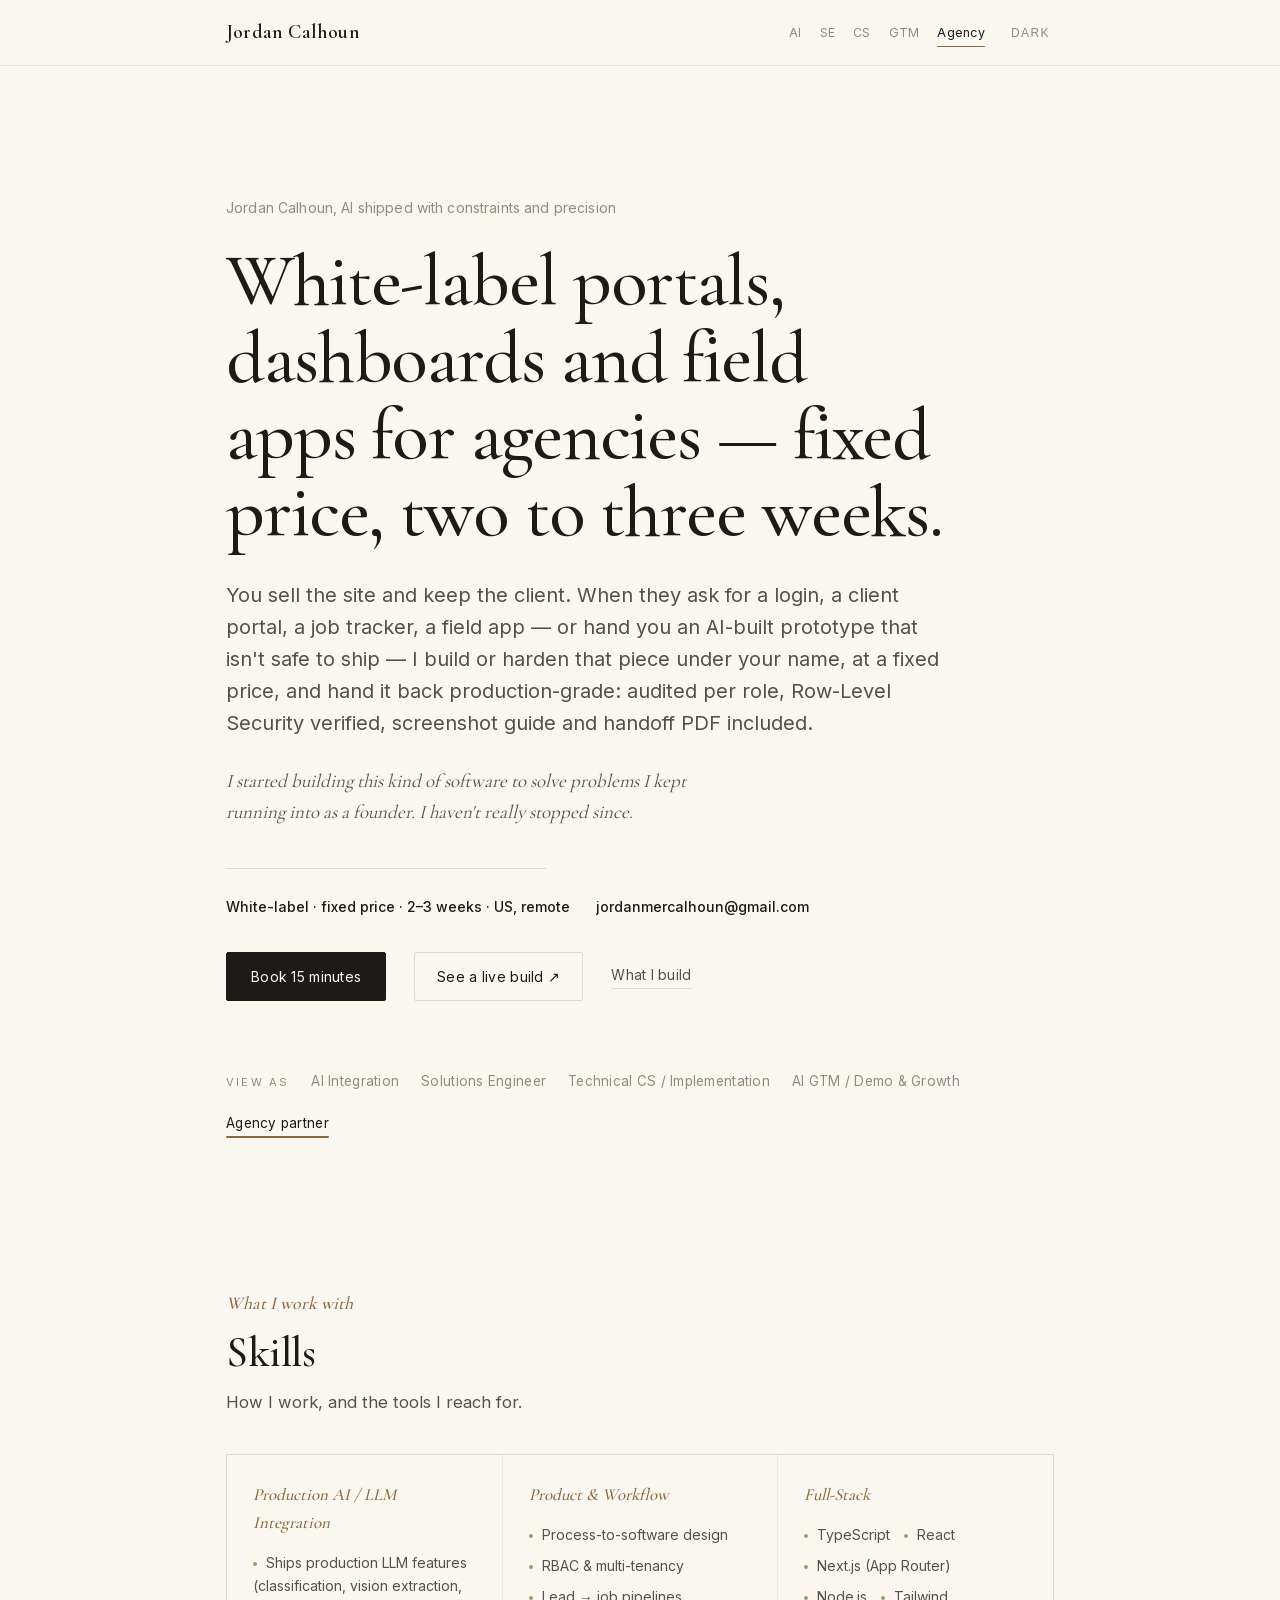
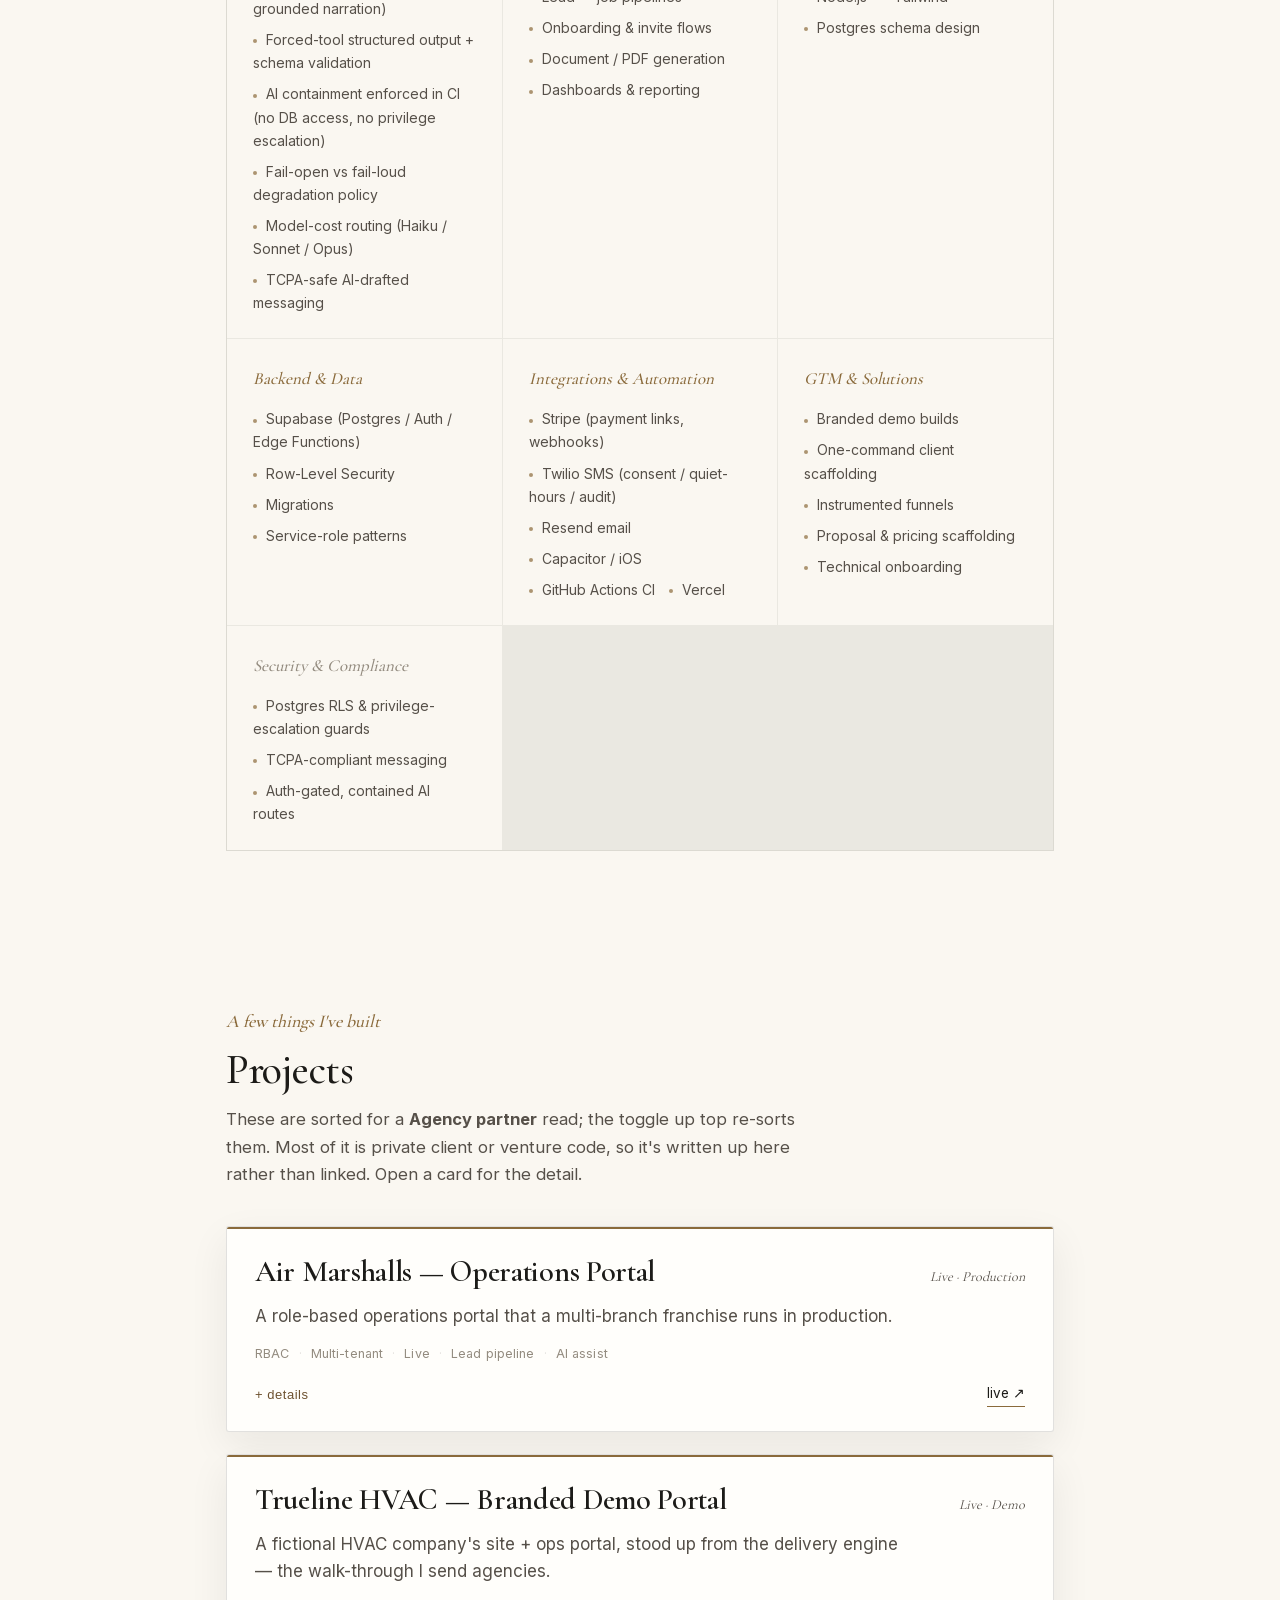
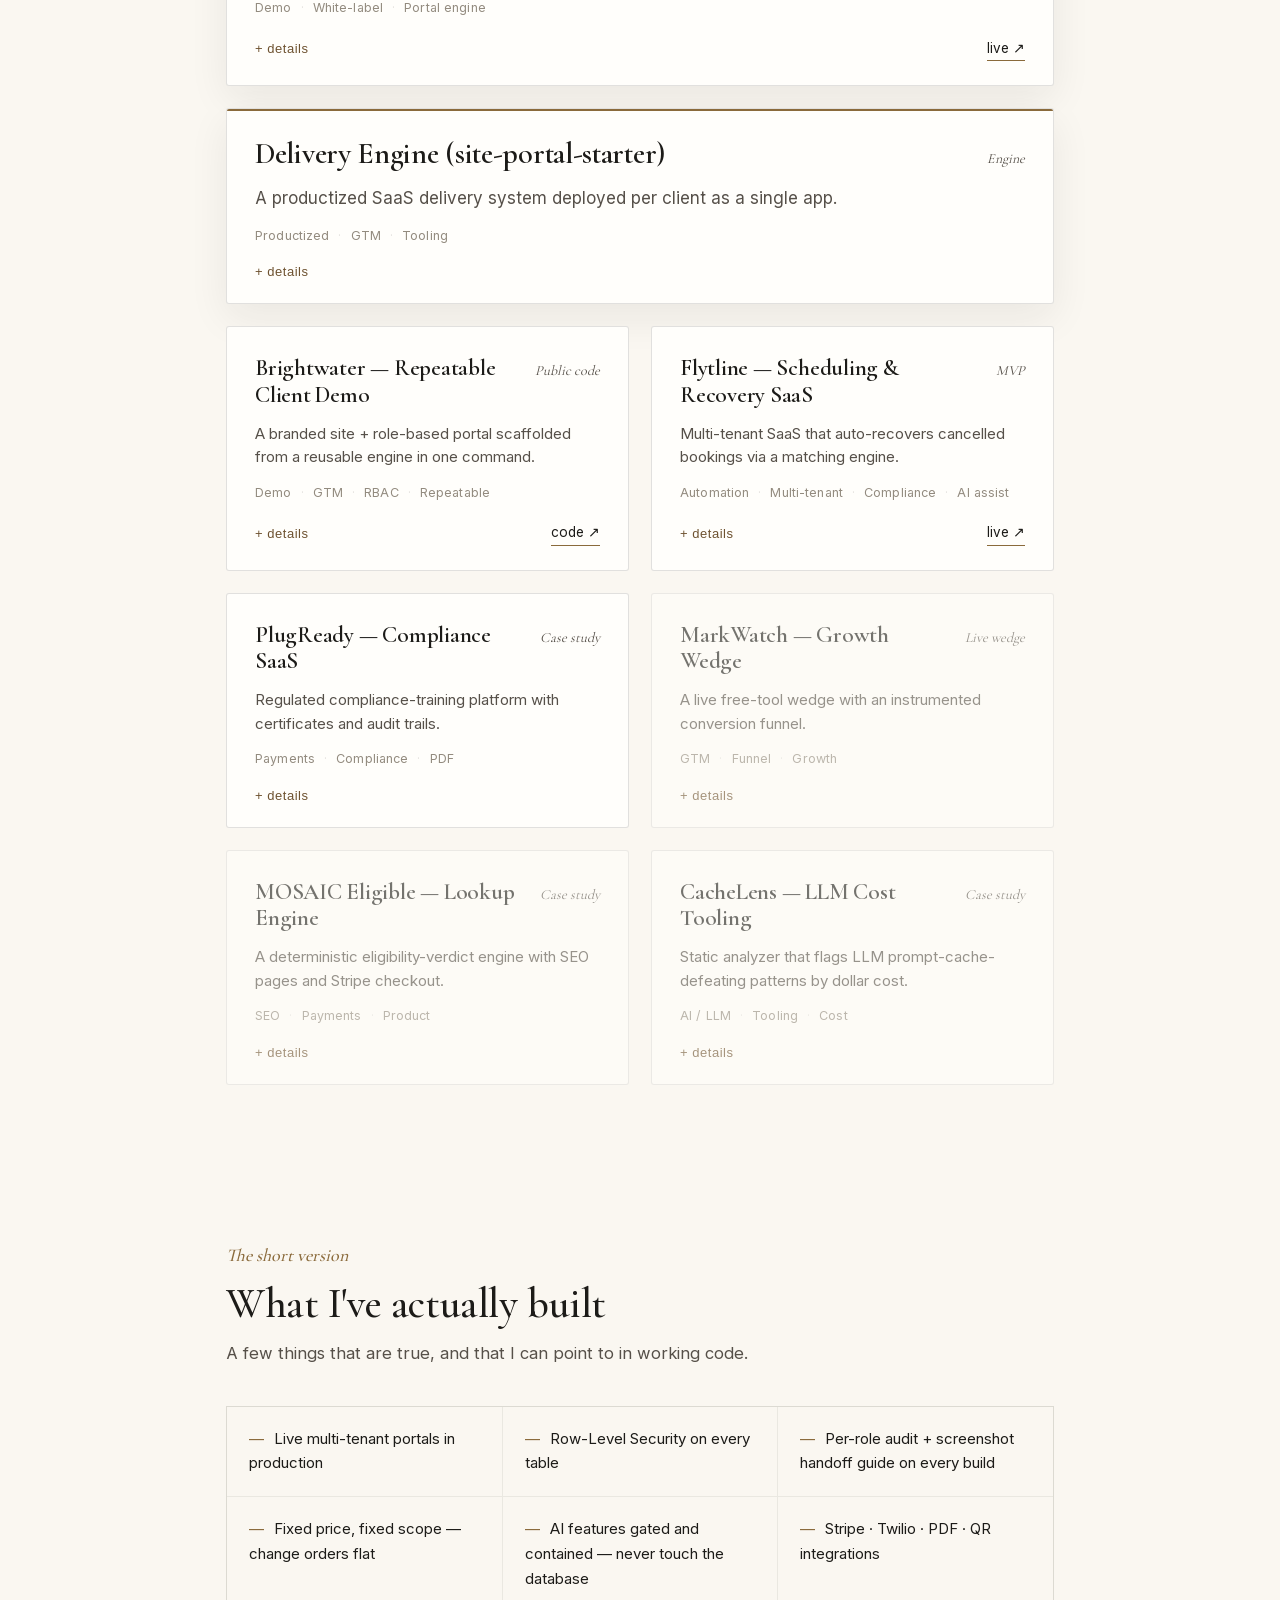
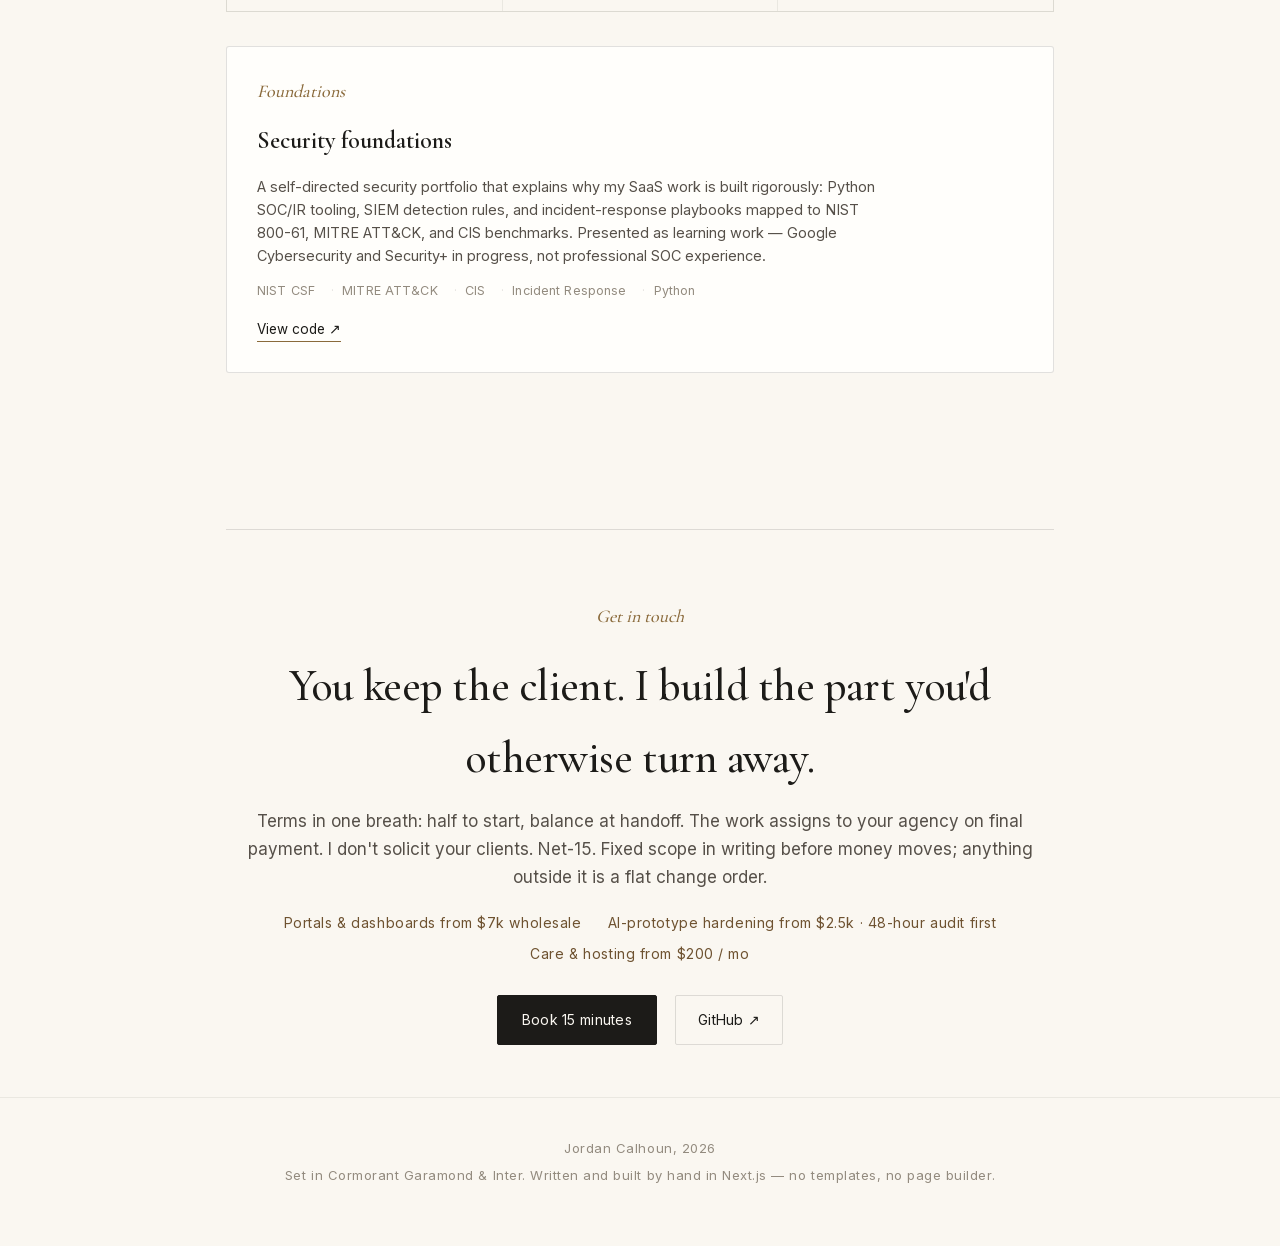
==== commit 5b4464c4: "Deploy interactive résumé" ====
--- a/index.html
+++ b/index.html
@@ -1 +1 @@
-<!DOCTYPE html><html lang="en" data-theme="light"><head><meta charSet="utf-8"/><meta name="viewport" content="width=device-width, initial-scale=1"/><link rel="preload" href="/_next/static/media/7b89a4fd5e90ede0-s.p.woff2" as="font" crossorigin="" type="font/woff2"/><link rel="preload" href="/_next/static/media/e4af272ccee01ff0-s.p.woff2" as="font" crossorigin="" type="font/woff2"/><link rel="stylesheet" href="/_next/static/css/f73d8d554c14982c.css" data-precedence="next"/><link rel="preload" as="script" fetchPriority="low" href="/_next/static/chunks/webpack-55fc45ac8ca52782.js"/><script src="/_next/static/chunks/fd9d1056-9f91b5e418130764.js" async=""></script><script src="/_next/static/chunks/117-70963ce3e3e3fa52.js" async=""></script><script src="/_next/static/chunks/main-app-86b498b8c8c8160e.js" async=""></script><script src="/_next/static/chunks/app/page-f0257670861c9de2.js" async=""></script><title>Jordan Calhoun — Solutions Engineer &amp; Full-Stack Builder</title><meta name="description" content="Jordan Calhoun builds role-based software for real businesses and takes it from the first conversation through to production."/><meta property="og:title" content="Jordan Calhoun — Solutions Engineer &amp; Full-Stack Builder"/><meta property="og:description" content="Jordan Calhoun builds role-based software for real businesses and takes it from the first conversation through to production."/><meta property="og:type" content="website"/><meta name="twitter:card" content="summary"/><meta name="twitter:title" content="Jordan Calhoun — Solutions Engineer &amp; Full-Stack Builder"/><meta name="twitter:description" content="Jordan Calhoun builds role-based software for real businesses and takes it from the first conversation through to production."/><meta name="next-size-adjust"/><script src="/_next/static/chunks/polyfills-42372ed130431b0a.js" noModule=""></script></head><body class="__variable_67a1af __variable_f367f3"><header class="topbar"><div class="topbar-inner"><a class="brand" href="#top" aria-label="Jordan Calhoun home">Jordan Calhoun</a><div class="topbar-actions"><div class="lensbar" role="tablist" aria-label="Re-frame for a target role"><button role="tab" aria-selected="true" data-active="true" class="lens-pill">SE</button><button role="tab" aria-selected="false" data-active="false" class="lens-pill">CS</button><button role="tab" aria-selected="false" data-active="false" class="lens-pill">GTM</button></div><button class="theme-toggle" aria-label="Toggle light or dark theme">Dark</button></div></div></header><main><section class="hero" id="top"><div class="wrap"><p class="hero-name">Jordan Calhoun<!-- -->, <!-- -->Solutions Engineer &amp; Full-Stack Builder</p><h1 class="hero-title reveal">I build software that ships and gets used.</h1><p class="hero-lead">I work across the whole build, from figuring out what a team actually needs to getting it live in production. For one multi-branch franchise I built a role-based operations portal, took it live, and wrote the setup docs so their own staff could run it after I handed it off.</p><p class="hero-aside">I started building this kind of software to solve problems I kept running into as a founder. I haven&#x27;t really stopped since.</p><div class="hero-rule"></div><div class="hero-meta"><span><b>Remote-friendly · USA</b></span><span><b>jordanmercalhoun@gmail.com</b></span></div><div class="cta-row"><a class="btn primary" href="mailto:jordanmercalhoun@gmail.com">Get in touch</a><a class="btn ghost" href="https://airmarshallscorporate.com" target="_blank" rel="noreferrer">See one running ↗</a><a class="btn text" href="#projects">The projects</a></div></div></section><section style="padding-top:0"><div class="wrap"><div class="lensbar" role="tablist" aria-label="Re-frame for a target role"><span class="lens-label">View as</span><button role="tab" aria-selected="true" data-active="true" class="lens-pill">Solutions Engineer</button><button role="tab" aria-selected="false" data-active="false" class="lens-pill">Technical CS / Implementation</button><button role="tab" aria-selected="false" data-active="false" class="lens-pill">AI GTM / Demo &amp; Growth</button></div></div></section><section id="skills"><div class="wrap"><div class="section-kicker">What I work with</div><h2 class="section-title">Skills</h2><p class="section-sub">How I work, and the tools I reach for.</p><div class="skill-grid"><div class="skill-card "><h3>Product &amp; Workflow</h3><div class="chips"><span class="chip">Process-to-software design</span><span class="chip">RBAC &amp; multi-tenancy</span><span class="chip">Lead → job pipelines</span><span class="chip">Onboarding &amp; invite flows</span><span class="chip">Document / PDF generation</span><span class="chip">Dashboards &amp; reporting</span></div></div><div class="skill-card "><h3>Full-Stack</h3><div class="chips"><span class="chip">TypeScript</span><span class="chip">React</span><span class="chip">Next.js (App Router)</span><span class="chip">Node.js</span><span class="chip">Tailwind</span><span class="chip">Postgres schema design</span></div></div><div class="skill-card "><h3>Backend &amp; Data</h3><div class="chips"><span class="chip">Supabase (Postgres / Auth / Edge Functions)</span><span class="chip">Row-Level Security</span><span class="chip">Migrations</span><span class="chip">Service-role patterns</span></div></div><div class="skill-card "><h3>Integrations &amp; Automation</h3><div class="chips"><span class="chip">Stripe (payment links, webhooks)</span><span class="chip">Twilio SMS (consent / quiet-hours / audit)</span><span class="chip">Resend email</span><span class="chip">Capacitor / iOS</span><span class="chip">GitHub Actions CI</span><span class="chip">Vercel</span></div></div><div class="skill-card "><h3>GTM &amp; Solutions</h3><div class="chips"><span class="chip">Branded demo builds</span><span class="chip">One-command client scaffolding</span><span class="chip">Instrumented funnels</span><span class="chip">Proposal &amp; pricing scaffolding</span><span class="chip">Technical onboarding</span></div></div><div class="skill-card "><h3>AI-adjacent</h3><div class="chips"><span class="chip">Auth-gated AI assists over deterministic cores</span><span class="chip">Forced-tool-call / human-finalize patterns</span><span class="chip">Fail-safe AI (never blocks the non-AI path)</span><span class="chip">LLM prompt-cache cost analysis tooling</span><span class="chip">AI-assisted document &amp; report drafting</span></div></div><div class="skill-card muted"><h3>Security &amp; Compliance — foundations</h3><div class="chips"><span class="chip">Postgres RLS &amp; privilege-escalation guards</span><span class="chip">TCPA-compliant messaging</span><span class="chip">NIST CSF · MITRE ATT&amp;CK · CIS tooling</span><span class="chip">Google Cybersecurity &amp; Security+ (in progress)</span></div></div></div></div></section><section id="projects"><div class="wrap"><div class="section-kicker">A few things I&#x27;ve built</div><h2 class="section-title">Projects</h2><p class="section-sub">These are sorted for a <strong>Solutions Engineer</strong> read; the toggle up top re-sorts them. Most of it is private client or venture code, so it&#x27;s written up here rather than linked. Open a card for the detail.</p><div class="proj-grid"><article class="proj-card" data-lead="true" data-dim="false"><div class="proj-top"><h3 class="proj-name">Air Marshalls — Operations Portal</h3><span class="proj-status">Live · Production</span></div><p class="proj-kicker">A role-based operations portal that a multi-branch franchise runs in production.</p><div class="proj-tags"><span class="tag">RBAC</span><span class="tag">Multi-tenant</span><span class="tag">Live</span><span class="tag">Lead pipeline</span><span class="tag">AI assist</span></div><div class="proj-foot"><button class="expand-btn" aria-expanded="false">+ details</button><a class="link-a" href="https://airmarshallscorporate.com" target="_blank" rel="noreferrer">live ↗</a></div></article><article class="proj-card" data-lead="false" data-dim="false"><div class="proj-top"><h3 class="proj-name">Brightwater — Repeatable Client Demo</h3><span class="proj-status">Public code</span></div><p class="proj-kicker">A branded site + role-based portal scaffolded from a reusable engine in one command.</p><div class="proj-tags"><span class="tag">Demo</span><span class="tag">GTM</span><span class="tag">RBAC</span><span class="tag">Repeatable</span></div><div class="proj-foot"><button class="expand-btn" aria-expanded="false">+ details</button><a class="link-a" href="https://github.com/flt-sudo/brightwater-portal" target="_blank" rel="noreferrer">code ↗</a></div></article><article class="proj-card" data-lead="false" data-dim="false"><div class="proj-top"><h3 class="proj-name">Delivery Engine (site-portal-starter)</h3><span class="proj-status">Engine</span></div><p class="proj-kicker">A productized SaaS delivery system deployed per client as a single app.</p><div class="proj-tags"><span class="tag">Productized</span><span class="tag">GTM</span><span class="tag">Tooling</span></div><div class="proj-foot"><button class="expand-btn" aria-expanded="false">+ details</button></div></article><article class="proj-card" data-lead="false" data-dim="false"><div class="proj-top"><h3 class="proj-name">Flytline — Scheduling &amp; Recovery SaaS</h3><span class="proj-status">MVP</span></div><p class="proj-kicker">Multi-tenant SaaS that auto-recovers cancelled bookings via a matching engine.</p><div class="proj-tags"><span class="tag">Automation</span><span class="tag">Multi-tenant</span><span class="tag">Compliance</span><span class="tag">AI assist</span></div><div class="proj-foot"><button class="expand-btn" aria-expanded="false">+ details</button></div></article><article class="proj-card" data-lead="false" data-dim="false"><div class="proj-top"><h3 class="proj-name">PlugReady — Compliance SaaS</h3><span class="proj-status">Case study</span></div><p class="proj-kicker">Regulated compliance-training platform with certificates and audit trails.</p><div class="proj-tags"><span class="tag">Payments</span><span class="tag">Compliance</span><span class="tag">PDF</span></div><div class="proj-foot"><button class="expand-btn" aria-expanded="false">+ details</button></div></article><article class="proj-card" data-lead="false" data-dim="true"><div class="proj-top"><h3 class="proj-name">MarkWatch — Growth Wedge</h3><span class="proj-status">Live wedge</span></div><p class="proj-kicker">A live free-tool wedge with an instrumented conversion funnel.</p><div class="proj-tags"><span class="tag">GTM</span><span class="tag">Funnel</span><span class="tag">Growth</span></div><div class="proj-foot"><button class="expand-btn" aria-expanded="false">+ details</button></div></article><article class="proj-card" data-lead="false" data-dim="true"><div class="proj-top"><h3 class="proj-name">MOSAIC Eligible — Lookup Engine</h3><span class="proj-status">Case study</span></div><p class="proj-kicker">A deterministic eligibility-verdict engine with SEO pages and Stripe checkout.</p><div class="proj-tags"><span class="tag">SEO</span><span class="tag">Payments</span><span class="tag">Product</span></div><div class="proj-foot"><button class="expand-btn" aria-expanded="false">+ details</button></div></article><article class="proj-card" data-lead="false" data-dim="true"><div class="proj-top"><h3 class="proj-name">CacheLens — LLM Cost Tooling</h3><span class="proj-status">Case study</span></div><p class="proj-kicker">Static analyzer that flags LLM prompt-cache-defeating patterns by dollar cost.</p><div class="proj-tags"><span class="tag">AI-adjacent</span><span class="tag">Tooling</span><span class="tag">Cost</span></div><div class="proj-foot"><button class="expand-btn" aria-expanded="false">+ details</button></div></article></div></div></section><section id="proof"><div class="wrap"><div class="section-kicker">The short version</div><h2 class="section-title">What I&#x27;ve actually built</h2><p class="section-sub">A few things that are true, and that I can point to in working code.</p><div class="proof"><span class="proof-item">Live multi-tenant portal in production</span><span class="proof-item">4-tier RBAC enforced in Postgres</span><span class="proof-item">Row-Level Security on every table</span><span class="proof-item">Stripe · Twilio · PDF · QR integrations</span><span class="proof-item">Reusable one-command demo engine</span><span class="proof-item">Compliance-aware (TCPA) automation</span><span class="proof-item">AI assists with human-in-the-loop finalization</span></div><div class="sec-card"><div class="eyebrow" style="margin:0">Foundations</div><h3>Security foundations</h3><p class="detail-text muted" style="max-width:70ch">A self-directed security portfolio that explains why my SaaS work is built rigorously: Python SOC/IR tooling, SIEM detection rules, and incident-response playbooks mapped to NIST 800-61, MITRE ATT&amp;CK, and CIS benchmarks. Presented as learning work — Google Cybersecurity and Security+ in progress, not professional SOC experience.</p><div class="tech-row"><span class="tag">NIST CSF</span><span class="tag">MITRE ATT&amp;CK</span><span class="tag">CIS</span><span class="tag">Incident Response</span><span class="tag">Python</span></div><div class="proj-links"><a class="link-a" href="https://github.com/flt-sudo/engineering-portfolio" target="_blank" rel="noreferrer">View code<!-- --> ↗</a></div></div></div></section><section id="contact"><div class="wrap"><div class="contact-card"><div class="eyebrow">Get in touch</div><h2>I build it, then I get it running for the people who use it.</h2><p>I&#x27;m looking for Solutions Engineer, Technical Customer Success, or AI / demo work. The fastest way to reach me is email.</p><div class="dl-row"><a class="btn primary" href="mailto:jordanmercalhoun@gmail.com">Email me</a><a class="btn ghost" href="https://github.com/flt-sudo" target="_blank" rel="noreferrer">GitHub ↗</a></div><div class="dl-row" style="margin-top:20px"><a class="btn text" href="./resumes/jordan-calhoun-resume.pdf" target="_blank" rel="noreferrer">↓ <!-- -->Master résumé</a><a class="btn text" href="./resumes/jordan-calhoun-resume-GTM.pdf" target="_blank" rel="noreferrer">↓ <!-- -->Solutions / GTM cut</a><a class="btn text" href="./resumes/jordan-calhoun-resume-TechnicalCS.pdf" target="_blank" rel="noreferrer">↓ <!-- -->Technical CS cut</a></div></div></div></section></main><footer><div class="wrap"><div>Jordan Calhoun<!-- -->, <!-- -->2026</div><div style="margin-top:6px">Set in Cormorant Garamond &amp; Inter. Written and built by hand in Next.js — no templates, no page builder.</div></div></footer><script src="/_next/static/chunks/webpack-55fc45ac8ca52782.js" async=""></script><script>(self.__next_f=self.__next_f||[]).push([0]);self.__next_f.push([2,null])</script><script>self.__next_f.push([1,"1:HL[\"/_next/static/media/7b89a4fd5e90ede0-s.p.woff2\",\"font\",{\"crossOrigin\":\"\",\"type\":\"font/woff2\"}]\n2:HL[\"/_next/static/media/e4af272ccee01ff0-s.p.woff2\",\"font\",{\"crossOrigin\":\"\",\"type\":\"font/woff2\"}]\n3:HL[\"/_next/static/css/f73d8d554c14982c.css\",\"style\"]\n"])</script><script>self.__next_f.push([1,"4:I[2846,[],\"\"]\n6:I[9107,[],\"ClientPageRoot\"]\n7:I[1082,[\"931\",\"static/chunks/app/page-f0257670861c9de2.js\"],\"default\",1]\n8:I[4707,[],\"\"]\n9:I[6423,[],\"\"]\nb:I[1060,[],\"\"]\nc:[]\n"])</script><script>self.__next_f.push([1,"0:[\"$\",\"$L4\",null,{\"buildId\":\"XxUHto07hh-ckAnURDgfS\",\"assetPrefix\":\"\",\"urlParts\":[\"\",\"\"],\"initialTree\":[\"\",{\"children\":[\"__PAGE__\",{}]},\"$undefined\",\"$undefined\",true],\"initialSeedData\":[\"\",{\"children\":[\"__PAGE__\",{},[[\"$L5\",[\"$\",\"$L6\",null,{\"props\":{\"params\":{},\"searchParams\":{}},\"Component\":\"$7\"}],null],null],null]},[[[[\"$\",\"link\",\"0\",{\"rel\":\"stylesheet\",\"href\":\"/_next/static/css/f73d8d554c14982c.css\",\"precedence\":\"next\",\"crossOrigin\":\"$undefined\"}]],[\"$\",\"html\",null,{\"lang\":\"en\",\"data-theme\":\"light\",\"suppressHydrationWarning\":true,\"children\":[\"$\",\"body\",null,{\"className\":\"__variable_67a1af __variable_f367f3\",\"children\":[\"$\",\"$L8\",null,{\"parallelRouterKey\":\"children\",\"segmentPath\":[\"children\"],\"error\":\"$undefined\",\"errorStyles\":\"$undefined\",\"errorScripts\":\"$undefined\",\"template\":[\"$\",\"$L9\",null,{}],\"templateStyles\":\"$undefined\",\"templateScripts\":\"$undefined\",\"notFound\":[[\"$\",\"title\",null,{\"children\":\"404: This page could not be found.\"}],[\"$\",\"div\",null,{\"style\":{\"fontFamily\":\"system-ui,\\\"Segoe UI\\\",Roboto,Helvetica,Arial,sans-serif,\\\"Apple Color Emoji\\\",\\\"Segoe UI Emoji\\\"\",\"height\":\"100vh\",\"textAlign\":\"center\",\"display\":\"flex\",\"flexDirection\":\"column\",\"alignItems\":\"center\",\"justifyContent\":\"center\"},\"children\":[\"$\",\"div\",null,{\"children\":[[\"$\",\"style\",null,{\"dangerouslySetInnerHTML\":{\"__html\":\"body{color:#000;background:#fff;margin:0}.next-error-h1{border-right:1px solid rgba(0,0,0,.3)}@media (prefers-color-scheme:dark){body{color:#fff;background:#000}.next-error-h1{border-right:1px solid rgba(255,255,255,.3)}}\"}}],[\"$\",\"h1\",null,{\"className\":\"next-error-h1\",\"style\":{\"display\":\"inline-block\",\"margin\":\"0 20px 0 0\",\"padding\":\"0 23px 0 0\",\"fontSize\":24,\"fontWeight\":500,\"verticalAlign\":\"top\",\"lineHeight\":\"49px\"},\"children\":\"404\"}],[\"$\",\"div\",null,{\"style\":{\"display\":\"inline-block\"},\"children\":[\"$\",\"h2\",null,{\"style\":{\"fontSize\":14,\"fontWeight\":400,\"lineHeight\":\"49px\",\"margin\":0},\"children\":\"This page could not be found.\"}]}]]}]}]],\"notFoundStyles\":[]}]}]}]],null],null],\"couldBeIntercepted\":false,\"initialHead\":[null,\"$La\"],\"globalErrorComponent\":\"$b\",\"missingSlots\":\"$Wc\"}]\n"])</script><script>self.__next_f.push([1,"a:[[\"$\",\"meta\",\"0\",{\"name\":\"viewport\",\"content\":\"width=device-width, initial-scale=1\"}],[\"$\",\"meta\",\"1\",{\"charSet\":\"utf-8\"}],[\"$\",\"title\",\"2\",{\"children\":\"Jordan Calhoun — Solutions Engineer \u0026 Full-Stack Builder\"}],[\"$\",\"meta\",\"3\",{\"name\":\"description\",\"content\":\"Jordan Calhoun builds role-based software for real businesses and takes it from the first conversation through to production.\"}],[\"$\",\"meta\",\"4\",{\"property\":\"og:title\",\"content\":\"Jordan Calhoun — Solutions Engineer \u0026 Full-Stack Builder\"}],[\"$\",\"meta\",\"5\",{\"property\":\"og:description\",\"content\":\"Jordan Calhoun builds role-based software for real businesses and takes it from the first conversation through to production.\"}],[\"$\",\"meta\",\"6\",{\"property\":\"og:type\",\"content\":\"website\"}],[\"$\",\"meta\",\"7\",{\"name\":\"twitter:card\",\"content\":\"summary\"}],[\"$\",\"meta\",\"8\",{\"name\":\"twitter:title\",\"content\":\"Jordan Calhoun — Solutions Engineer \u0026 Full-Stack Builder\"}],[\"$\",\"meta\",\"9\",{\"name\":\"twitter:description\",\"content\":\"Jordan Calhoun builds role-based software for real businesses and takes it from the first conversation through to production.\"}],[\"$\",\"meta\",\"10\",{\"name\":\"next-size-adjust\"}]]\n5:null\n"])</script></body></html>+<!DOCTYPE html><html lang="en" data-theme="light"><head><meta charSet="utf-8"/><meta name="viewport" content="width=device-width, initial-scale=1"/><link rel="preload" href="/_next/static/media/7b89a4fd5e90ede0-s.p.woff2" as="font" crossorigin="" type="font/woff2"/><link rel="preload" href="/_next/static/media/e4af272ccee01ff0-s.p.woff2" as="font" crossorigin="" type="font/woff2"/><link rel="stylesheet" href="/_next/static/css/b57f0f1506e2990e.css" data-precedence="next"/><link rel="preload" as="script" fetchPriority="low" href="/_next/static/chunks/webpack-55fc45ac8ca52782.js"/><script src="/_next/static/chunks/fd9d1056-9f91b5e418130764.js" async=""></script><script src="/_next/static/chunks/117-70963ce3e3e3fa52.js" async=""></script><script src="/_next/static/chunks/main-app-86b498b8c8c8160e.js" async=""></script><script src="/_next/static/chunks/580-acbbcc326c678856.js" async=""></script><script src="/_next/static/chunks/app/page-0694c3a6c8db4d86.js" async=""></script><title>Jordan Calhoun — AI shipped with constraints and precision</title><meta name="description" content="Jordan Calhoun ships production LLM/AI features into real software — classification, vision extraction, grounded narration — with the containment and reliability discipline that keeps them safe in production."/><meta property="og:title" content="Jordan Calhoun — AI shipped with constraints and precision"/><meta property="og:description" content="Jordan Calhoun ships production LLM/AI features into real software — classification, vision extraction, grounded narration — with the containment and reliability discipline that keeps them safe in production."/><meta property="og:type" content="website"/><meta name="twitter:card" content="summary"/><meta name="twitter:title" content="Jordan Calhoun — AI shipped with constraints and precision"/><meta name="twitter:description" content="Jordan Calhoun ships production LLM/AI features into real software — classification, vision extraction, grounded narration — with the containment and reliability discipline that keeps them safe in production."/><meta name="next-size-adjust"/><script src="/_next/static/chunks/polyfills-42372ed130431b0a.js" noModule=""></script></head><body class="__variable_67a1af __variable_f367f3"><header class="topbar"><div class="topbar-inner"><a class="brand" href="#top" aria-label="Jordan Calhoun home">Jordan Calhoun</a><div class="topbar-actions"><div class="lensbar" role="tablist" aria-label="Re-frame for a target role"><button role="tab" aria-selected="false" data-active="false" class="lens-pill">AI</button><button role="tab" aria-selected="false" data-active="false" class="lens-pill">SE</button><button role="tab" aria-selected="false" data-active="false" class="lens-pill">CS</button><button role="tab" aria-selected="false" data-active="false" class="lens-pill">GTM</button><button role="tab" aria-selected="true" data-active="true" class="lens-pill">Agency</button></div><button class="theme-toggle" aria-label="Toggle light or dark theme">Dark</button></div></div></header><main><section class="hero" id="top"><div class="wrap"><p class="hero-name">Jordan Calhoun<!-- -->, <!-- -->AI shipped with constraints and precision</p><h1 class="hero-title reveal">White-label portals, dashboards and field apps for agencies — fixed price, two to three weeks.</h1><p class="hero-lead">You sell the site and keep the client. When they ask for a login, a client portal, a job tracker, a field app — or hand you an AI-built prototype that isn&#x27;t safe to ship — I build or harden that piece under your name, at a fixed price, and hand it back production-grade: audited per role, Row-Level Security verified, screenshot guide and handoff PDF included.</p><p class="hero-aside">I started building this kind of software to solve problems I kept running into as a founder. I haven&#x27;t really stopped since.</p><div class="hero-rule"></div><div class="hero-meta"><span><b>White-label · fixed price · 2–3 weeks · US, remote</b></span><span><b>jordanmercalhoun@gmail.com</b></span></div><div class="cta-row"><a class="btn primary" href="mailto:jordanmercalhoun@gmail.com?subject=15%20min%20%E2%80%94%20white-label%20build">Book 15 minutes</a><a class="btn ghost" href="https://trueline-hvac-demo.vercel.app" target="_blank" rel="noreferrer">See a live build ↗</a><a class="btn text" href="#projects">What I build</a></div></div></section><section style="padding-top:0"><div class="wrap"><div class="lensbar" role="tablist" aria-label="Re-frame for a target role"><span class="lens-label">View as</span><button role="tab" aria-selected="false" data-active="false" class="lens-pill">AI Integration</button><button role="tab" aria-selected="false" data-active="false" class="lens-pill">Solutions Engineer</button><button role="tab" aria-selected="false" data-active="false" class="lens-pill">Technical CS / Implementation</button><button role="tab" aria-selected="false" data-active="false" class="lens-pill">AI GTM / Demo &amp; Growth</button><button role="tab" aria-selected="true" data-active="true" class="lens-pill">Agency partner</button></div></div></section><section id="skills"><div class="wrap"><div class="section-kicker">What I work with</div><h2 class="section-title">Skills</h2><p class="section-sub">How I work, and the tools I reach for.</p><div class="skill-grid"><div class="skill-card "><h3>Production AI / LLM Integration</h3><div class="chips"><span class="chip">Ships production LLM features (classification, vision extraction, grounded narration)</span><span class="chip">Forced-tool structured output + schema validation</span><span class="chip">AI containment enforced in CI (no DB access, no privilege escalation)</span><span class="chip">Fail-open vs fail-loud degradation policy</span><span class="chip">Model-cost routing (Haiku / Sonnet / Opus)</span><span class="chip">TCPA-safe AI-drafted messaging</span></div></div><div class="skill-card "><h3>Product &amp; Workflow</h3><div class="chips"><span class="chip">Process-to-software design</span><span class="chip">RBAC &amp; multi-tenancy</span><span class="chip">Lead → job pipelines</span><span class="chip">Onboarding &amp; invite flows</span><span class="chip">Document / PDF generation</span><span class="chip">Dashboards &amp; reporting</span></div></div><div class="skill-card "><h3>Full-Stack</h3><div class="chips"><span class="chip">TypeScript</span><span class="chip">React</span><span class="chip">Next.js (App Router)</span><span class="chip">Node.js</span><span class="chip">Tailwind</span><span class="chip">Postgres schema design</span></div></div><div class="skill-card "><h3>Backend &amp; Data</h3><div class="chips"><span class="chip">Supabase (Postgres / Auth / Edge Functions)</span><span class="chip">Row-Level Security</span><span class="chip">Migrations</span><span class="chip">Service-role patterns</span></div></div><div class="skill-card "><h3>Integrations &amp; Automation</h3><div class="chips"><span class="chip">Stripe (payment links, webhooks)</span><span class="chip">Twilio SMS (consent / quiet-hours / audit)</span><span class="chip">Resend email</span><span class="chip">Capacitor / iOS</span><span class="chip">GitHub Actions CI</span><span class="chip">Vercel</span></div></div><div class="skill-card "><h3>GTM &amp; Solutions</h3><div class="chips"><span class="chip">Branded demo builds</span><span class="chip">One-command client scaffolding</span><span class="chip">Instrumented funnels</span><span class="chip">Proposal &amp; pricing scaffolding</span><span class="chip">Technical onboarding</span></div></div><div class="skill-card muted"><h3>Security &amp; Compliance</h3><div class="chips"><span class="chip">Postgres RLS &amp; privilege-escalation guards</span><span class="chip">TCPA-compliant messaging</span><span class="chip">Auth-gated, contained AI routes</span></div></div></div></div></section><section id="projects"><div class="wrap"><div class="section-kicker">A few things I&#x27;ve built</div><h2 class="section-title">Projects</h2><p class="section-sub">These are sorted for a <strong>Agency partner</strong> read; the toggle up top re-sorts them. Most of it is private client or venture code, so it&#x27;s written up here rather than linked. Open a card for the detail.</p><div class="proj-grid"><article class="proj-card" data-lead="true" data-dim="false"><div class="proj-top"><h3 class="proj-name">Air Marshalls — Operations Portal</h3><span class="proj-status">Live · Production</span></div><p class="proj-kicker">A role-based operations portal that a multi-branch franchise runs in production.</p><div class="proj-tags"><span class="tag">RBAC</span><span class="tag">Multi-tenant</span><span class="tag">Live</span><span class="tag">Lead pipeline</span><span class="tag">AI assist</span></div><div class="proj-foot"><button class="expand-btn" aria-expanded="false">+ details</button><a class="link-a" href="https://airmarshallscorporate.com" target="_blank" rel="noreferrer">live ↗</a></div></article><article class="proj-card" data-lead="true" data-dim="false"><div class="proj-top"><h3 class="proj-name">Trueline HVAC — Branded Demo Portal</h3><span class="proj-status">Live · Demo</span></div><p class="proj-kicker">A fictional HVAC company&#x27;s site + ops portal, stood up from the delivery engine — the walk-through I send agencies.</p><div class="proj-tags"><span class="tag">Demo</span><span class="tag">White-label</span><span class="tag">Portal engine</span></div><div class="proj-foot"><button class="expand-btn" aria-expanded="false">+ details</button><a class="link-a" href="https://trueline-hvac-demo.vercel.app" target="_blank" rel="noreferrer">live ↗</a></div></article><article class="proj-card" data-lead="true" data-dim="false"><div class="proj-top"><h3 class="proj-name">Delivery Engine (site-portal-starter)</h3><span class="proj-status">Engine</span></div><p class="proj-kicker">A productized SaaS delivery system deployed per client as a single app.</p><div class="proj-tags"><span class="tag">Productized</span><span class="tag">GTM</span><span class="tag">Tooling</span></div><div class="proj-foot"><button class="expand-btn" aria-expanded="false">+ details</button></div></article><article class="proj-card" data-lead="false" data-dim="false"><div class="proj-top"><h3 class="proj-name">Brightwater — Repeatable Client Demo</h3><span class="proj-status">Public code</span></div><p class="proj-kicker">A branded site + role-based portal scaffolded from a reusable engine in one command.</p><div class="proj-tags"><span class="tag">Demo</span><span class="tag">GTM</span><span class="tag">RBAC</span><span class="tag">Repeatable</span></div><div class="proj-foot"><button class="expand-btn" aria-expanded="false">+ details</button><a class="link-a" href="https://github.com/flt-sudo/brightwater-portal" target="_blank" rel="noreferrer">code ↗</a></div></article><article class="proj-card" data-lead="false" data-dim="false"><div class="proj-top"><h3 class="proj-name">Flytline — Scheduling &amp; Recovery SaaS</h3><span class="proj-status">MVP</span></div><p class="proj-kicker">Multi-tenant SaaS that auto-recovers cancelled bookings via a matching engine.</p><div class="proj-tags"><span class="tag">Automation</span><span class="tag">Multi-tenant</span><span class="tag">Compliance</span><span class="tag">AI assist</span></div><div class="proj-foot"><button class="expand-btn" aria-expanded="false">+ details</button><a class="link-a" href="https://tryflytline.com/demo/public" target="_blank" rel="noreferrer">live ↗</a></div></article><article class="proj-card" data-lead="false" data-dim="false"><div class="proj-top"><h3 class="proj-name">PlugReady — Compliance SaaS</h3><span class="proj-status">Case study</span></div><p class="proj-kicker">Regulated compliance-training platform with certificates and audit trails.</p><div class="proj-tags"><span class="tag">Payments</span><span class="tag">Compliance</span><span class="tag">PDF</span></div><div class="proj-foot"><button class="expand-btn" aria-expanded="false">+ details</button></div></article><article class="proj-card" data-lead="false" data-dim="true"><div class="proj-top"><h3 class="proj-name">MarkWatch — Growth Wedge</h3><span class="proj-status">Live wedge</span></div><p class="proj-kicker">A live free-tool wedge with an instrumented conversion funnel.</p><div class="proj-tags"><span class="tag">GTM</span><span class="tag">Funnel</span><span class="tag">Growth</span></div><div class="proj-foot"><button class="expand-btn" aria-expanded="false">+ details</button></div></article><article class="proj-card" data-lead="false" data-dim="true"><div class="proj-top"><h3 class="proj-name">MOSAIC Eligible — Lookup Engine</h3><span class="proj-status">Case study</span></div><p class="proj-kicker">A deterministic eligibility-verdict engine with SEO pages and Stripe checkout.</p><div class="proj-tags"><span class="tag">SEO</span><span class="tag">Payments</span><span class="tag">Product</span></div><div class="proj-foot"><button class="expand-btn" aria-expanded="false">+ details</button></div></article><article class="proj-card" data-lead="false" data-dim="true"><div class="proj-top"><h3 class="proj-name">CacheLens — LLM Cost Tooling</h3><span class="proj-status">Case study</span></div><p class="proj-kicker">Static analyzer that flags LLM prompt-cache-defeating patterns by dollar cost.</p><div class="proj-tags"><span class="tag">AI / LLM</span><span class="tag">Tooling</span><span class="tag">Cost</span></div><div class="proj-foot"><button class="expand-btn" aria-expanded="false">+ details</button></div></article></div></div></section><section id="proof"><div class="wrap"><div class="section-kicker">The short version</div><h2 class="section-title">What I&#x27;ve actually built</h2><p class="section-sub">A few things that are true, and that I can point to in working code.</p><div class="proof"><span class="proof-item">Live multi-tenant portals in production</span><span class="proof-item">Row-Level Security on every table</span><span class="proof-item">Per-role audit + screenshot handoff guide on every build</span><span class="proof-item">Fixed price, fixed scope — change orders flat</span><span class="proof-item">AI features gated and contained — never touch the database</span><span class="proof-item">Stripe · Twilio · PDF · QR integrations</span></div><div class="sec-card"><div class="eyebrow" style="margin:0">Foundations</div><h3>Security foundations</h3><p class="detail-text muted" style="max-width:70ch">A self-directed security portfolio that explains why my SaaS work is built rigorously: Python SOC/IR tooling, SIEM detection rules, and incident-response playbooks mapped to NIST 800-61, MITRE ATT&amp;CK, and CIS benchmarks. Presented as learning work — Google Cybersecurity and Security+ in progress, not professional SOC experience.</p><div class="tech-row"><span class="tag">NIST CSF</span><span class="tag">MITRE ATT&amp;CK</span><span class="tag">CIS</span><span class="tag">Incident Response</span><span class="tag">Python</span></div><div class="proj-links"><a class="link-a" href="https://github.com/flt-sudo/engineering-portfolio" target="_blank" rel="noreferrer">View code<!-- --> ↗</a></div></div></div></section><section id="contact"><div class="wrap"><div class="contact-card"><div class="eyebrow">Get in touch</div><h2>You keep the client. I build the part you&#x27;d otherwise turn away.</h2><p>Terms in one breath: half to start, balance at handoff. The work assigns to your agency on final payment. I don&#x27;t solicit your clients. Net-15. Fixed scope in writing before money moves; anything outside it is a flat change order.</p><ul class="pricing-list"><li>Portals &amp; dashboards from $7k wholesale</li><li>AI-prototype hardening from $2.5k · 48-hour audit first</li><li>Care &amp; hosting from $200 / mo</li></ul><div class="dl-row"><a class="btn primary" href="mailto:jordanmercalhoun@gmail.com?subject=15%20min%20%E2%80%94%20white-label%20build">Book 15 minutes</a><a class="btn ghost" href="https://github.com/flt-sudo" target="_blank" rel="noreferrer">GitHub ↗</a></div></div></div></section></main><footer><div class="wrap"><div>Jordan Calhoun<!-- -->, <!-- -->2026</div><div style="margin-top:6px">Set in Cormorant Garamond &amp; Inter. Written and built by hand in Next.js — no templates, no page builder.</div></div></footer><script src="/_next/static/chunks/webpack-55fc45ac8ca52782.js" async=""></script><script>(self.__next_f=self.__next_f||[]).push([0]);self.__next_f.push([2,null])</script><script>self.__next_f.push([1,"1:HL[\"/_next/static/media/7b89a4fd5e90ede0-s.p.woff2\",\"font\",{\"crossOrigin\":\"\",\"type\":\"font/woff2\"}]\n2:HL[\"/_next/static/media/e4af272ccee01ff0-s.p.woff2\",\"font\",{\"crossOrigin\":\"\",\"type\":\"font/woff2\"}]\n3:HL[\"/_next/static/css/b57f0f1506e2990e.css\",\"style\"]\n"])</script><script>self.__next_f.push([1,"4:I[2846,[],\"\"]\n6:I[9107,[],\"ClientPageRoot\"]\n7:I[7644,[\"580\",\"static/chunks/580-acbbcc326c678856.js\",\"931\",\"static/chunks/app/page-0694c3a6c8db4d86.js\"],\"default\",1]\n8:I[4707,[],\"\"]\n9:I[6423,[],\"\"]\nb:I[1060,[],\"\"]\nc:[]\n"])</script><script>self.__next_f.push([1,"0:[\"$\",\"$L4\",null,{\"buildId\":\"dxsfG3Ks4NfRBTUajTba0\",\"assetPrefix\":\"\",\"urlParts\":[\"\",\"\"],\"initialTree\":[\"\",{\"children\":[\"__PAGE__\",{}]},\"$undefined\",\"$undefined\",true],\"initialSeedData\":[\"\",{\"children\":[\"__PAGE__\",{},[[\"$L5\",[\"$\",\"$L6\",null,{\"props\":{\"params\":{},\"searchParams\":{}},\"Component\":\"$7\"}],null],null],null]},[[[[\"$\",\"link\",\"0\",{\"rel\":\"stylesheet\",\"href\":\"/_next/static/css/b57f0f1506e2990e.css\",\"precedence\":\"next\",\"crossOrigin\":\"$undefined\"}]],[\"$\",\"html\",null,{\"lang\":\"en\",\"data-theme\":\"light\",\"suppressHydrationWarning\":true,\"children\":[\"$\",\"body\",null,{\"className\":\"__variable_67a1af __variable_f367f3\",\"children\":[\"$\",\"$L8\",null,{\"parallelRouterKey\":\"children\",\"segmentPath\":[\"children\"],\"error\":\"$undefined\",\"errorStyles\":\"$undefined\",\"errorScripts\":\"$undefined\",\"template\":[\"$\",\"$L9\",null,{}],\"templateStyles\":\"$undefined\",\"templateScripts\":\"$undefined\",\"notFound\":[[\"$\",\"title\",null,{\"children\":\"404: This page could not be found.\"}],[\"$\",\"div\",null,{\"style\":{\"fontFamily\":\"system-ui,\\\"Segoe UI\\\",Roboto,Helvetica,Arial,sans-serif,\\\"Apple Color Emoji\\\",\\\"Segoe UI Emoji\\\"\",\"height\":\"100vh\",\"textAlign\":\"center\",\"display\":\"flex\",\"flexDirection\":\"column\",\"alignItems\":\"center\",\"justifyContent\":\"center\"},\"children\":[\"$\",\"div\",null,{\"children\":[[\"$\",\"style\",null,{\"dangerouslySetInnerHTML\":{\"__html\":\"body{color:#000;background:#fff;margin:0}.next-error-h1{border-right:1px solid rgba(0,0,0,.3)}@media (prefers-color-scheme:dark){body{color:#fff;background:#000}.next-error-h1{border-right:1px solid rgba(255,255,255,.3)}}\"}}],[\"$\",\"h1\",null,{\"className\":\"next-error-h1\",\"style\":{\"display\":\"inline-block\",\"margin\":\"0 20px 0 0\",\"padding\":\"0 23px 0 0\",\"fontSize\":24,\"fontWeight\":500,\"verticalAlign\":\"top\",\"lineHeight\":\"49px\"},\"children\":\"404\"}],[\"$\",\"div\",null,{\"style\":{\"display\":\"inline-block\"},\"children\":[\"$\",\"h2\",null,{\"style\":{\"fontSize\":14,\"fontWeight\":400,\"lineHeight\":\"49px\",\"margin\":0},\"children\":\"This page could not be found.\"}]}]]}]}]],\"notFoundStyles\":[]}]}]}]],null],null],\"couldBeIntercepted\":false,\"initialHead\":[null,\"$La\"],\"globalErrorComponent\":\"$b\",\"missingSlots\":\"$Wc\"}]\n"])</script><script>self.__next_f.push([1,"a:[[\"$\",\"meta\",\"0\",{\"name\":\"viewport\",\"content\":\"width=device-width, initial-scale=1\"}],[\"$\",\"meta\",\"1\",{\"charSet\":\"utf-8\"}],[\"$\",\"title\",\"2\",{\"children\":\"Jordan Calhoun — AI shipped with constraints and precision\"}],[\"$\",\"meta\",\"3\",{\"name\":\"description\",\"content\":\"Jordan Calhoun ships production LLM/AI features into real software — classification, vision extraction, grounded narration — with the containment and reliability discipline that keeps them safe in production.\"}],[\"$\",\"meta\",\"4\",{\"property\":\"og:title\",\"content\":\"Jordan Calhoun — AI shipped with constraints and precision\"}],[\"$\",\"meta\",\"5\",{\"property\":\"og:description\",\"content\":\"Jordan Calhoun ships production LLM/AI features into real software — classification, vision extraction, grounded narration — with the containment and reliability discipline that keeps them safe in production.\"}],[\"$\",\"meta\",\"6\",{\"property\":\"og:type\",\"content\":\"website\"}],[\"$\",\"meta\",\"7\",{\"name\":\"twitter:card\",\"content\":\"summary\"}],[\"$\",\"meta\",\"8\",{\"name\":\"twitter:title\",\"content\":\"Jordan Calhoun — AI shipped with constraints and precision\"}],[\"$\",\"meta\",\"9\",{\"name\":\"twitter:description\",\"content\":\"Jordan Calhoun ships production LLM/AI features into real software — classification, vision extraction, grounded narration — with the containment and reliability discipline that keeps them safe in production.\"}],[\"$\",\"meta\",\"10\",{\"name\":\"next-size-adjust\"}]]\n5:null\n"])</script></body></html>
--- a/_next/static/css/b57f0f1506e2990e.css
+++ b/_next/static/css/b57f0f1506e2990e.css
@@ -0,0 +1 @@
+@font-face{font-family:__Cormorant_Garamond_67a1af;font-style:normal;font-weight:400;font-display:swap;src:url(/_next/static/media/393d45a2251e223a-s.woff2) format("woff2");unicode-range:u+0460-052f,u+1c80-1c8a,u+20b4,u+2de0-2dff,u+a640-a69f,u+fe2e-fe2f}@font-face{font-family:__Cormorant_Garamond_67a1af;font-style:normal;font-weight:400;font-display:swap;src:url(/_next/static/media/8715d2ed531152f4-s.woff2) format("woff2");unicode-range:u+0301,u+0400-045f,u+0490-0491,u+04b0-04b1,u+2116}@font-face{font-family:__Cormorant_Garamond_67a1af;font-style:normal;font-weight:400;font-display:swap;src:url(/_next/static/media/c48b38fe8bb532f3-s.woff2) format("woff2");unicode-range:u+0102-0103,u+0110-0111,u+0128-0129,u+0168-0169,u+01a0-01a1,u+01af-01b0,u+0300-0301,u+0303-0304,u+0308-0309,u+0323,u+0329,u+1ea0-1ef9,u+20ab}@font-face{font-family:__Cormorant_Garamond_67a1af;font-style:normal;font-weight:400;font-display:swap;src:url(/_next/static/media/48410f3df60da620-s.woff2) format("woff2");unicode-range:u+0100-02ba,u+02bd-02c5,u+02c7-02cc,u+02ce-02d7,u+02dd-02ff,u+0304,u+0308,u+0329,u+1d00-1dbf,u+1e00-1e9f,u+1ef2-1eff,u+2020,u+20a0-20ab,u+20ad-20c0,u+2113,u+2c60-2c7f,u+a720-a7ff}@font-face{font-family:__Cormorant_Garamond_67a1af;font-style:normal;font-weight:400;font-display:swap;src:url(/_next/static/media/7b89a4fd5e90ede0-s.p.woff2) format("woff2");unicode-range:u+00??,u+0131,u+0152-0153,u+02bb-02bc,u+02c6,u+02da,u+02dc,u+0304,u+0308,u+0329,u+2000-206f,u+20ac,u+2122,u+2191,u+2193,u+2212,u+2215,u+feff,u+fffd}@font-face{font-family:__Cormorant_Garamond_67a1af;font-style:normal;font-weight:500;font-display:swap;src:url(/_next/static/media/393d45a2251e223a-s.woff2) format("woff2");unicode-range:u+0460-052f,u+1c80-1c8a,u+20b4,u+2de0-2dff,u+a640-a69f,u+fe2e-fe2f}@font-face{font-family:__Cormorant_Garamond_67a1af;font-style:normal;font-weight:500;font-display:swap;src:url(/_next/static/media/8715d2ed531152f4-s.woff2) format("woff2");unicode-range:u+0301,u+0400-045f,u+0490-0491,u+04b0-04b1,u+2116}@font-face{font-family:__Cormorant_Garamond_67a1af;font-style:normal;font-weight:500;font-display:swap;src:url(/_next/static/media/c48b38fe8bb532f3-s.woff2) format("woff2");unicode-range:u+0102-0103,u+0110-0111,u+0128-0129,u+0168-0169,u+01a0-01a1,u+01af-01b0,u+0300-0301,u+0303-0304,u+0308-0309,u+0323,u+0329,u+1ea0-1ef9,u+20ab}@font-face{font-family:__Cormorant_Garamond_67a1af;font-style:normal;font-weight:500;font-display:swap;src:url(/_next/static/media/48410f3df60da620-s.woff2) format("woff2");unicode-range:u+0100-02ba,u+02bd-02c5,u+02c7-02cc,u+02ce-02d7,u+02dd-02ff,u+0304,u+0308,u+0329,u+1d00-1dbf,u+1e00-1e9f,u+1ef2-1eff,u+2020,u+20a0-20ab,u+20ad-20c0,u+2113,u+2c60-2c7f,u+a720-a7ff}@font-face{font-family:__Cormorant_Garamond_67a1af;font-style:normal;font-weight:500;font-display:swap;src:url(/_next/static/media/7b89a4fd5e90ede0-s.p.woff2) format("woff2");unicode-range:u+00??,u+0131,u+0152-0153,u+02bb-02bc,u+02c6,u+02da,u+02dc,u+0304,u+0308,u+0329,u+2000-206f,u+20ac,u+2122,u+2191,u+2193,u+2212,u+2215,u+feff,u+fffd}@font-face{font-family:__Cormorant_Garamond_67a1af;font-style:normal;font-weight:600;font-display:swap;src:url(/_next/static/media/393d45a2251e223a-s.woff2) format("woff2");unicode-range:u+0460-052f,u+1c80-1c8a,u+20b4,u+2de0-2dff,u+a640-a69f,u+fe2e-fe2f}@font-face{font-family:__Cormorant_Garamond_67a1af;font-style:normal;font-weight:600;font-display:swap;src:url(/_next/static/media/8715d2ed531152f4-s.woff2) format("woff2");unicode-range:u+0301,u+0400-045f,u+0490-0491,u+04b0-04b1,u+2116}@font-face{font-family:__Cormorant_Garamond_67a1af;font-style:normal;font-weight:600;font-display:swap;src:url(/_next/static/media/c48b38fe8bb532f3-s.woff2) format("woff2");unicode-range:u+0102-0103,u+0110-0111,u+0128-0129,u+0168-0169,u+01a0-01a1,u+01af-01b0,u+0300-0301,u+0303-0304,u+0308-0309,u+0323,u+0329,u+1ea0-1ef9,u+20ab}@font-face{font-family:__Cormorant_Garamond_67a1af;font-style:normal;font-weight:600;font-display:swap;src:url(/_next/static/media/48410f3df60da620-s.woff2) format("woff2");unicode-range:u+0100-02ba,u+02bd-02c5,u+02c7-02cc,u+02ce-02d7,u+02dd-02ff,u+0304,u+0308,u+0329,u+1d00-1dbf,u+1e00-1e9f,u+1ef2-1eff,u+2020,u+20a0-20ab,u+20ad-20c0,u+2113,u+2c60-2c7f,u+a720-a7ff}@font-face{font-family:__Cormorant_Garamond_67a1af;font-style:normal;font-weight:600;font-display:swap;src:url(/_next/static/media/7b89a4fd5e90ede0-s.p.woff2) format("woff2");unicode-range:u+00??,u+0131,u+0152-0153,u+02bb-02bc,u+02c6,u+02da,u+02dc,u+0304,u+0308,u+0329,u+2000-206f,u+20ac,u+2122,u+2191,u+2193,u+2212,u+2215,u+feff,u+fffd}@font-face{font-family:__Cormorant_Garamond_Fallback_67a1af;src:local("Times New Roman");ascent-override:95.27%;descent-override:29.59%;line-gap-override:0.00%;size-adjust:96.98%}.__className_67a1af{font-family:__Cormorant_Garamond_67a1af,__Cormorant_Garamond_Fallback_67a1af;font-style:normal}.__variable_67a1af{--font-display:"__Cormorant_Garamond_67a1af","__Cormorant_Garamond_Fallback_67a1af"}@font-face{font-family:__Inter_f367f3;font-style:normal;font-weight:100 900;font-display:swap;src:url(/_next/static/media/ba9851c3c22cd980-s.woff2) format("woff2");unicode-range:u+0460-052f,u+1c80-1c8a,u+20b4,u+2de0-2dff,u+a640-a69f,u+fe2e-fe2f}@font-face{font-family:__Inter_f367f3;font-style:normal;font-weight:100 900;font-display:swap;src:url(/_next/static/media/21350d82a1f187e9-s.woff2) format("woff2");unicode-range:u+0301,u+0400-045f,u+0490-0491,u+04b0-04b1,u+2116}@font-face{font-family:__Inter_f367f3;font-style:normal;font-weight:100 900;font-display:swap;src:url(/_next/static/media/c5fe6dc8356a8c31-s.woff2) format("woff2");unicode-range:u+1f??}@font-face{font-family:__Inter_f367f3;font-style:normal;font-weight:100 900;font-display:swap;src:url(/_next/static/media/19cfc7226ec3afaa-s.woff2) format("woff2");unicode-range:u+0370-0377,u+037a-037f,u+0384-038a,u+038c,u+038e-03a1,u+03a3-03ff}@font-face{font-family:__Inter_f367f3;font-style:normal;font-weight:100 900;font-display:swap;src:url(/_next/static/media/df0a9ae256c0569c-s.woff2) format("woff2");unicode-range:u+0102-0103,u+0110-0111,u+0128-0129,u+0168-0169,u+01a0-01a1,u+01af-01b0,u+0300-0301,u+0303-0304,u+0308-0309,u+0323,u+0329,u+1ea0-1ef9,u+20ab}@font-face{font-family:__Inter_f367f3;font-style:normal;font-weight:100 900;font-display:swap;src:url(/_next/static/media/8e9860b6e62d6359-s.woff2) format("woff2");unicode-range:u+0100-02ba,u+02bd-02c5,u+02c7-02cc,u+02ce-02d7,u+02dd-02ff,u+0304,u+0308,u+0329,u+1d00-1dbf,u+1e00-1e9f,u+1ef2-1eff,u+2020,u+20a0-20ab,u+20ad-20c0,u+2113,u+2c60-2c7f,u+a720-a7ff}@font-face{font-family:__Inter_f367f3;font-style:normal;font-weight:100 900;font-display:swap;src:url(/_next/static/media/e4af272ccee01ff0-s.p.woff2) format("woff2");unicode-range:u+00??,u+0131,u+0152-0153,u+02bb-02bc,u+02c6,u+02da,u+02dc,u+0304,u+0308,u+0329,u+2000-206f,u+20ac,u+2122,u+2191,u+2193,u+2212,u+2215,u+feff,u+fffd}@font-face{font-family:__Inter_Fallback_f367f3;src:local("Arial");ascent-override:90.49%;descent-override:22.56%;line-gap-override:0.00%;size-adjust:107.06%}.__className_f367f3{font-family:__Inter_f367f3,__Inter_Fallback_f367f3;font-style:normal}.__variable_f367f3{--font-sans:"__Inter_f367f3","__Inter_Fallback_f367f3"}:root{--font-display:Georgia,"Times New Roman",serif;--font-sans:ui-sans-serif,system-ui,sans-serif;--maxw:940px;--gutter:clamp(22px,5vw,56px)}html[data-theme=light]{--paper:#faf7f1;--raised:#fffefb;--ink:#1c1b18;--muted:#565049;--faint:#938b7f;--rule:rgba(28,27,24,.13);--rule-soft:rgba(28,27,24,.07);--accent:#8a6a3b;--accent-ink:#6e5230}html[data-theme=dark]{--paper:#14130f;--raised:#1a1814;--ink:#ece7dd;--muted:#b3aa9a;--faint:#7c7466;--rule:hsla(40,28%,90%,.15);--rule-soft:hsla(40,28%,90%,.08);--accent:#c9a86a;--accent-ink:#d8bd86}*{box-sizing:border-box}html{scroll-behavior:smooth}body{margin:0;background:var(--paper);color:var(--ink);font-family:var(--font-sans);font-size:16px;line-height:1.65;-webkit-font-smoothing:antialiased;text-rendering:optimizeLegibility;transition:background .4s ease,color .4s ease}a{color:inherit;text-decoration:none}.wrap{max-width:var(--maxw);margin:0 auto;padding:0 var(--gutter)}.eyebrow{font-size:18px;font-style:italic;letter-spacing:0;text-transform:none;color:var(--accent);margin:0 0 18px}.eyebrow,.serif{font-family:var(--font-display);font-weight:500}.reveal{opacity:0;transform:translateY(10px);animation:rise .9s cubic-bezier(.2,.7,.2,1) forwards}@keyframes rise{to{opacity:1;transform:none}}@media (prefers-reduced-motion:reduce){.reveal{animation:none;opacity:1;transform:none}html{scroll-behavior:auto}}.topbar{position:-webkit-sticky;position:sticky;top:0;z-index:60;background:color-mix(in srgb,var(--paper) 86%,transparent);-webkit-backdrop-filter:blur(10px);backdrop-filter:blur(10px);border-bottom:1px solid var(--rule-soft)}.topbar-inner{display:flex;align-items:center;justify-content:space-between;gap:16px;max-width:var(--maxw);margin:0 auto;padding:16px var(--gutter)}.brand{font-family:var(--font-display);font-size:20px;font-weight:600;letter-spacing:.01em}.brand .sep{color:var(--accent)}.topbar-actions{display:flex;align-items:center;gap:22px}.theme-toggle{cursor:pointer;background:none;border:none;color:var(--faint);font-size:12px;letter-spacing:.12em;text-transform:uppercase;padding:4px;transition:color .2s}.theme-toggle:hover{color:var(--ink)}.lensbar{display:flex;flex-wrap:wrap;align-items:baseline;gap:22px}.lens-label{font-size:11px;letter-spacing:.2em;text-transform:uppercase;color:var(--faint)}.lens-pill{position:relative;cursor:pointer;background:none;border:none;padding:2px 0;font-family:var(--font-sans);font-size:13.5px;color:var(--faint);letter-spacing:.02em;transition:color .25s}.lens-pill:hover{color:var(--muted)}.lens-pill[data-active=true]{color:var(--ink)}.lens-pill[data-active=true]:after{content:"";position:absolute;left:0;right:0;bottom:-5px;height:1.5px;background:var(--accent);border-radius:2px}.topbar .lensbar{gap:18px}.topbar .lens-pill{font-size:12.5px}section{padding:clamp(64px,9vw,104px) 0 clamp(34px,5vw,52px)}.section-kicker{font-style:italic;font-size:18px;letter-spacing:0;text-transform:none;color:var(--accent);margin:0 0 12px}.section-kicker,.section-title{font-family:var(--font-display);font-weight:500}.section-title{font-size:clamp(30px,5vw,42px);line-height:1.05;letter-spacing:-.01em;margin:0 0 14px;text-wrap:balance}.section-sub{color:var(--muted);margin:0 0 38px;max-width:60ch;font-size:16.5px}.hero{padding:clamp(70px,11vw,130px) 0 clamp(40px,7vw,70px)}.hero-name{font-size:14px;letter-spacing:.01em;color:var(--faint);margin:0 0 24px}.hero-aside{font-style:italic;font-size:clamp(16px,2vw,19px);color:var(--muted);margin:26px 0 0;max-width:52ch}.hero-aside,.hero-title{font-family:var(--font-display)}.hero-title{font-weight:500;font-size:clamp(31px,7.2vw,74px);line-height:1.04;letter-spacing:-.015em;margin:0;text-wrap:balance;overflow-wrap:break-word}.hero-title .soft{color:var(--muted);font-style:italic}.hero-lead{font-size:clamp(17px,2.2vw,20px);color:var(--muted);line-height:1.6;max-width:60ch;margin:28px 0 0}.hero-rule{height:1px;background:var(--rule);margin:40px 0 26px;max-width:320px}.hero-meta{display:flex;flex-wrap:wrap;gap:8px 26px;font-size:14px;color:var(--faint)}.hero-meta b{color:var(--ink);font-weight:500}.cta-row{display:flex;flex-wrap:wrap;gap:14px 28px;margin-top:34px}.btn,.cta-row{align-items:center}.btn{display:inline-flex;gap:9px;cursor:pointer;font-size:14px;letter-spacing:.02em;transition:color .2s,border-color .2s,background .2s,transform .15s}.btn.primary{padding:12px 24px;border:1px solid var(--ink);border-radius:2px;color:var(--paper);background:var(--ink)}.btn.primary:hover{background:var(--accent-ink);border-color:var(--accent-ink);color:#fff}.btn.ghost{padding:12px 22px;border:1px solid var(--rule);border-radius:2px;color:var(--ink)}.btn.ghost:hover{border-color:var(--ink)}.btn.text{color:var(--muted);border-bottom:1px solid var(--rule);padding-bottom:2px;border-radius:0}.btn.text:hover{color:var(--ink);border-color:var(--accent)}.skill-grid{display:grid;grid-template-columns:repeat(auto-fit,minmax(255px,1fr));grid-gap:1px;gap:1px;background:var(--rule-soft);border:1px solid var(--rule-soft)}.skill-card{background:var(--paper);padding:26px 26px 24px}.skill-card.muted h3{color:var(--faint)}.skill-card h3{font-family:var(--font-display);font-style:italic;font-size:17px;font-weight:500;letter-spacing:0;color:var(--accent);margin:0 0 14px}.chips{display:flex;flex-wrap:wrap;gap:8px 14px}.chip{font-size:14px;color:var(--muted)}.chip:before{content:"";display:inline-block;width:4px;height:4px;border-radius:50%;background:var(--accent);margin-right:9px;vertical-align:middle;opacity:.7}.proj-grid{display:grid;grid-template-columns:repeat(auto-fill,minmax(380px,1fr));grid-gap:22px;gap:22px}.proj-card{position:relative;background:var(--raised);border:1px solid var(--rule);border-radius:3px;padding:28px 28px 24px;display:flex;flex-direction:column;gap:14px;transition:border-color .25s,transform .2s,box-shadow .25s;overflow:hidden}.proj-card:before{content:"";position:absolute;top:0;left:0;right:0;height:2px;background:var(--accent);opacity:0;transition:opacity .25s}.proj-card[data-lead=true]:before{opacity:1}.proj-card[data-lead=true]{grid-column:1/-1;box-shadow:0 14px 40px rgba(28,27,24,.07)}.proj-card[data-lead=true] .proj-name{font-size:30px}@media (min-width:681px){.proj-card[data-lead=true] .proj-kicker{font-size:17px;max-width:60ch}}html[data-theme=dark] .proj-card[data-lead=true]{box-shadow:0 14px 40px rgba(0,0,0,.4)}.proj-card[data-dim=true]{opacity:.6}.proj-card:hover{border-color:var(--accent);transform:translateY(-2px)}.proj-top{display:flex;align-items:baseline;justify-content:space-between;gap:14px}.proj-name{font-weight:600;font-size:23px;line-height:1.15;letter-spacing:-.01em;margin:0}.proj-name,.proj-status{font-family:var(--font-display)}.proj-status{font-style:italic;font-size:14px;letter-spacing:0;color:var(--muted);white-space:nowrap}.proj-kicker{color:var(--muted);font-size:15px;margin:0;line-height:1.55}.proj-tags{display:flex;flex-wrap:wrap;align-items:baseline;gap:4px 0}.tag{font-size:12.5px;letter-spacing:.01em;color:var(--faint)}.tag+.tag:before{content:"·";margin:0 9px;color:var(--rule)}.tech-row .tag+.tag:before{content:"·";margin:0 8px}.proj-detail{border-top:1px solid var(--rule-soft);padding-top:18px;display:grid;grid-gap:16px;gap:16px;animation:rise .4s ease}.detail-label{font-size:10.5px;letter-spacing:.16em;text-transform:uppercase;color:var(--faint);margin-bottom:6px}.detail-text{font-size:14.5px;color:var(--ink);margin:0;line-height:1.6}.detail-text.muted{color:var(--muted)}.build-list{margin:0;padding-left:0;list-style:none;display:grid;grid-gap:9px;gap:9px}.build-list li{font-size:14.5px;color:var(--ink);line-height:1.55;padding-left:18px;position:relative}.build-list li:before{content:"";position:absolute;left:0;top:.62em;width:6px;height:1px;background:var(--accent)}.metric-list{margin:0;padding:0;list-style:none;display:grid;grid-gap:8px;gap:8px}.metric-list li{font-size:13.5px;color:var(--ink);line-height:1.5;padding:8px 14px;border:1px solid var(--rule-soft);border-left:2px solid var(--accent);border-radius:2px}.tech-row{gap:7px 8px}.proj-links,.tech-row{display:flex;flex-wrap:wrap}.proj-links{gap:18px;margin-top:2px}.proj-foot{display:flex;align-items:center;justify-content:space-between;gap:12px;margin-top:auto;padding-top:4px}.expand-btn{font-size:13px;letter-spacing:.04em;color:var(--accent-ink);background:none;border:none;cursor:pointer;padding:0;transition:color .2s}.expand-btn:hover,.link-a{color:var(--ink)}.link-a{font-size:13.5px;border-bottom:1px solid var(--accent);padding-bottom:1px;transition:color .2s}.link-a:hover{color:var(--accent-ink)}.loom-slot{border:1px dashed var(--rule);border-radius:3px;padding:16px;font-size:13px;color:var(--faint);text-align:center;font-style:italic}.proof{display:grid;grid-template-columns:repeat(auto-fit,minmax(240px,1fr));grid-gap:1px;gap:1px;background:var(--rule-soft);border:1px solid var(--rule-soft)}.proof-item{background:var(--paper);padding:20px 22px;font-size:15px;color:var(--ink)}.proof-item:before{content:"—";color:var(--accent);margin-right:10px}.sec-card{margin-top:34px;border:1px solid var(--rule);border-radius:3px;background:var(--raised);padding:30px;display:grid;grid-gap:14px;gap:14px}.sec-card h3{font-family:var(--font-display);font-weight:600;font-size:24px;margin:0}.contact-card{text-align:center;padding:clamp(40px,7vw,72px) 0 0;border-top:1px solid var(--rule)}.contact-card h2{font-family:var(--font-display);font-weight:500;font-size:clamp(28px,5vw,44px);margin:0 0 12px;letter-spacing:-.01em}.contact-card p{color:var(--muted);margin:0 0 30px;font-size:17px}.contact-card p.availability{margin:-14px 0 26px}.contact-card .pricing-list,.contact-card p.availability{color:var(--accent-ink);font-size:14px;letter-spacing:.04em}.contact-card .pricing-list{list-style:none;padding:0;margin:-10px auto 30px;gap:8px 26px}.contact-card .pricing-list,.dl-row{display:flex;flex-wrap:wrap;justify-content:center}.dl-row{gap:14px 18px;align-items:center}footer{padding:40px 0 60px;text-align:center;color:var(--faint);font-size:13px;letter-spacing:.04em;border-top:1px solid var(--rule-soft)}@media (max-width:680px){.proj-grid{grid-template-columns:1fr}.hero-meta{gap:6px 18px}.topbar .lensbar{display:none}.topbar-actions{gap:0}}.card-page{min-height:100dvh;display:grid;place-items:center;padding:44px var(--gutter)}.card-inner{position:relative;width:100%;max-width:396px;background:var(--raised);border:1px solid var(--rule);border-radius:6px;padding:42px 34px 32px;text-align:center;box-shadow:0 1px 0 var(--rule-soft),0 34px 60px -44px rgba(0,0,0,.4)}.card-inner:after,.card-inner:before{content:"";position:absolute;width:16px;height:16px;border:1px solid var(--accent);opacity:.7}.card-inner:before{top:11px;left:11px;border-right:0;border-bottom:0}.card-inner:after{bottom:11px;right:11px;border-left:0;border-top:0}.card-ring{position:relative;width:98px;height:98px;margin:4px auto 22px}.card-ring svg{width:100%;height:100%;display:block}.card-ring .mono{position:absolute;inset:0;display:grid;place-items:center;font-size:31px;letter-spacing:.02em;color:var(--ink)}.card-name,.card-ring .mono{font-family:var(--font-display);font-weight:600}.card-name{font-size:34px;line-height:1.06;letter-spacing:-.012em;margin:0 0 5px}.card-role{font-family:var(--font-display);font-style:italic;font-size:18px;color:var(--accent);margin:0 0 13px}.card-spec{font-family:ui-monospace,SFMono-Regular,Menlo,monospace;font-size:10.5px;letter-spacing:.17em;text-transform:uppercase;color:var(--faint);margin:0 0 18px}.card-pitch{font-size:14.5px;color:var(--muted);margin:0 auto 22px;max-width:32ch;line-height:1.6}.card-stats{display:flex;justify-content:center;align-items:stretch;margin:0 auto 28px;max-width:30ch}.card-stat{flex:1 1;padding:0 12px;text-align:center;border-left:1px solid var(--rule-soft)}.card-stat:first-child{border-left:0}.card-stat .cs-n{display:block;font-family:var(--font-display);font-size:25px;line-height:1;color:var(--accent);letter-spacing:-.01em}.card-stat .cs-l{display:block;font-size:9px;letter-spacing:.12em;text-transform:uppercase;color:var(--faint);margin-top:7px;line-height:1.4}.card-links{display:flex;flex-direction:column;gap:9px;margin:0 0 26px}.card-links .btn{justify-content:center;width:100%}.card-qr{display:grid;place-items:center;grid-gap:13px;gap:13px;padding-top:26px;border-top:1px solid var(--rule-soft)}.card-qr-box{position:relative;background:#fff;padding:14px;border-radius:4px;line-height:0}.card-qr-box:after,.card-qr-box:before{content:"";position:absolute;width:10px;height:10px;border:1px solid var(--accent)}.card-qr-box:before{top:-4px;left:-4px;border-right:0;border-bottom:0}.card-qr-box:after{bottom:-4px;right:-4px;border-left:0;border-top:0}.card-qr-cap{font-family:ui-monospace,SFMono-Regular,Menlo,monospace;font-size:10px;letter-spacing:.22em;text-transform:uppercase;color:var(--faint)}.card-toggle{position:fixed;top:14px;right:16px;z-index:10}@media (prefers-reduced-motion:no-preference){.card-inner{animation:card-rise .6s cubic-bezier(.2,.7,.2,1) both}.card-ring svg .tick{animation:tick-in .5s ease both}}@keyframes card-rise{0%{opacity:0;transform:translateY(10px)}to{opacity:1;transform:none}}@keyframes tick-in{0%{opacity:0}}@media print{@page{size:letter;margin:.25in}.card-toggle{display:none!important}.card-page{min-height:auto;padding:0;zoom:.92}.card-inner{box-shadow:none;max-width:none;animation:none;page-break-inside:avoid;break-inside:avoid;-webkit-print-color-adjust:exact;print-color-adjust:exact}.card-inner:after,.card-inner:before{opacity:.6}body{background:var(--paper);-webkit-print-color-adjust:exact;print-color-adjust:exact}}
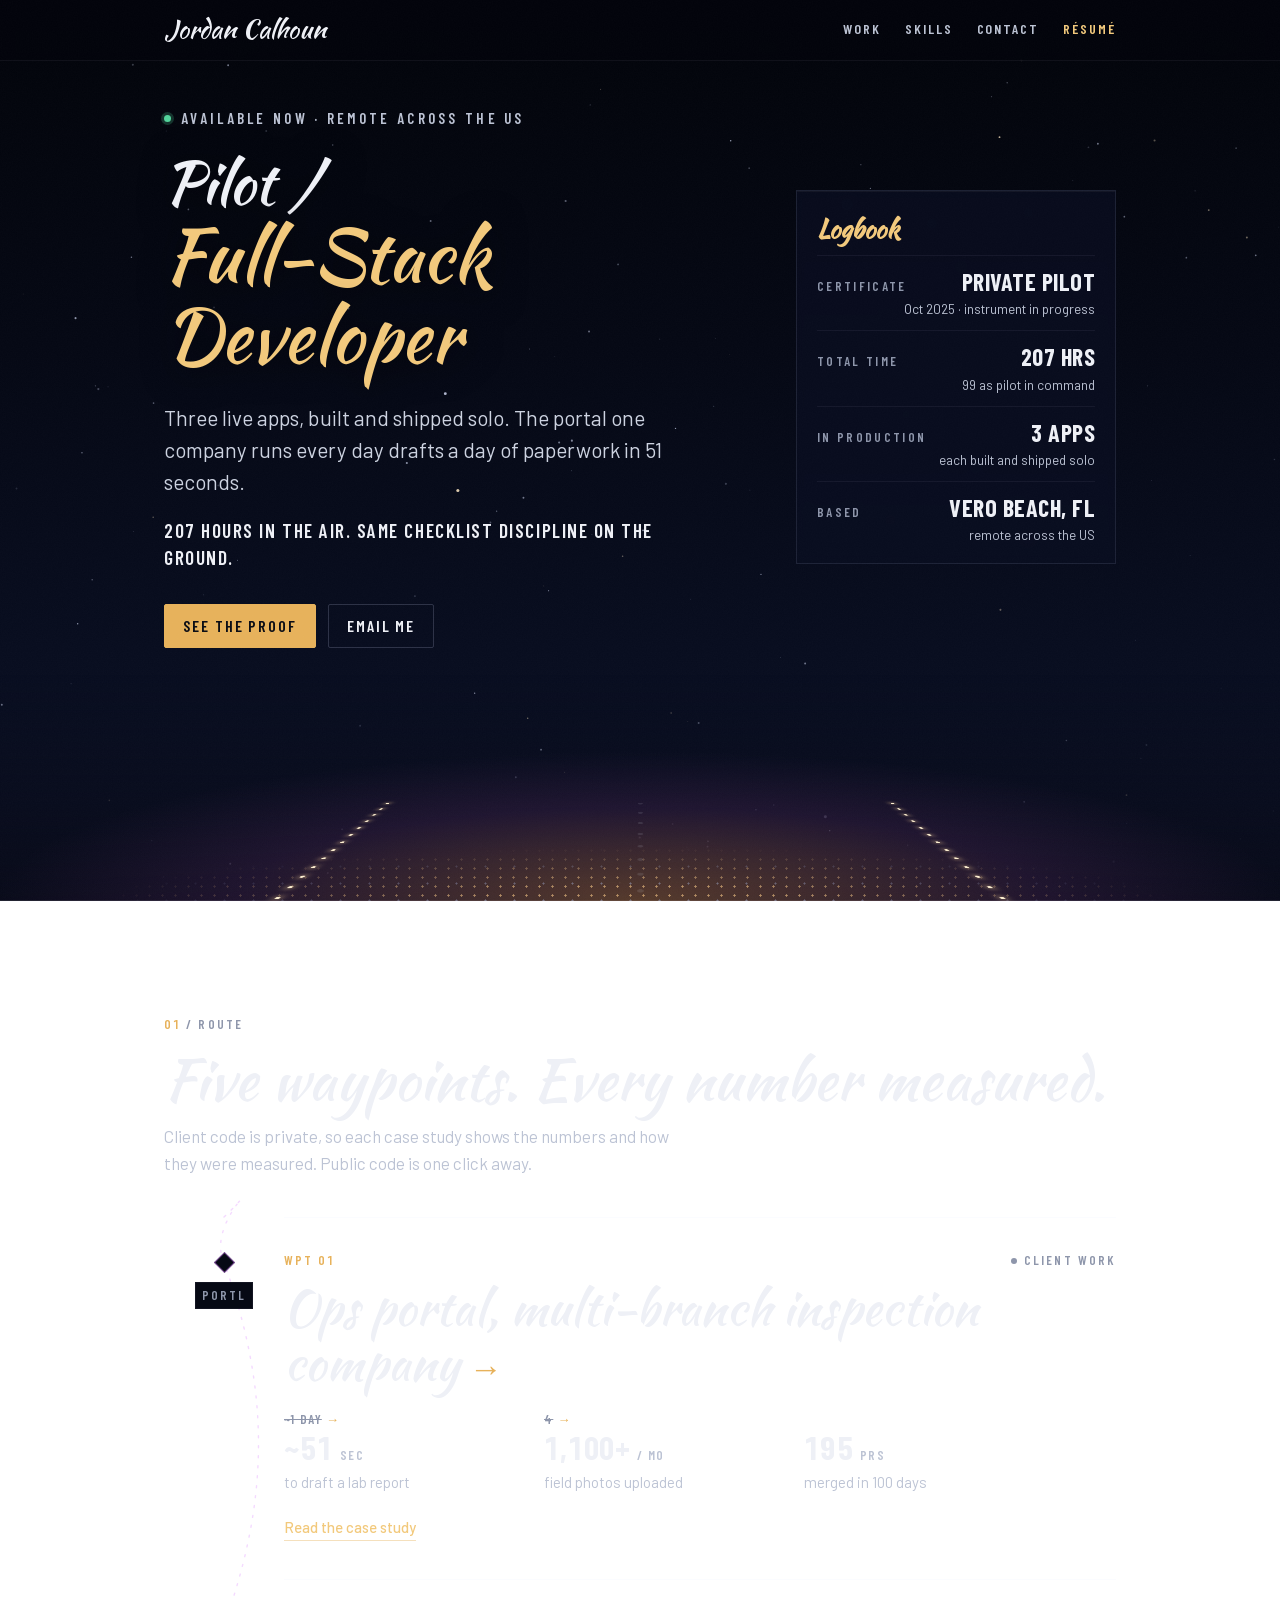
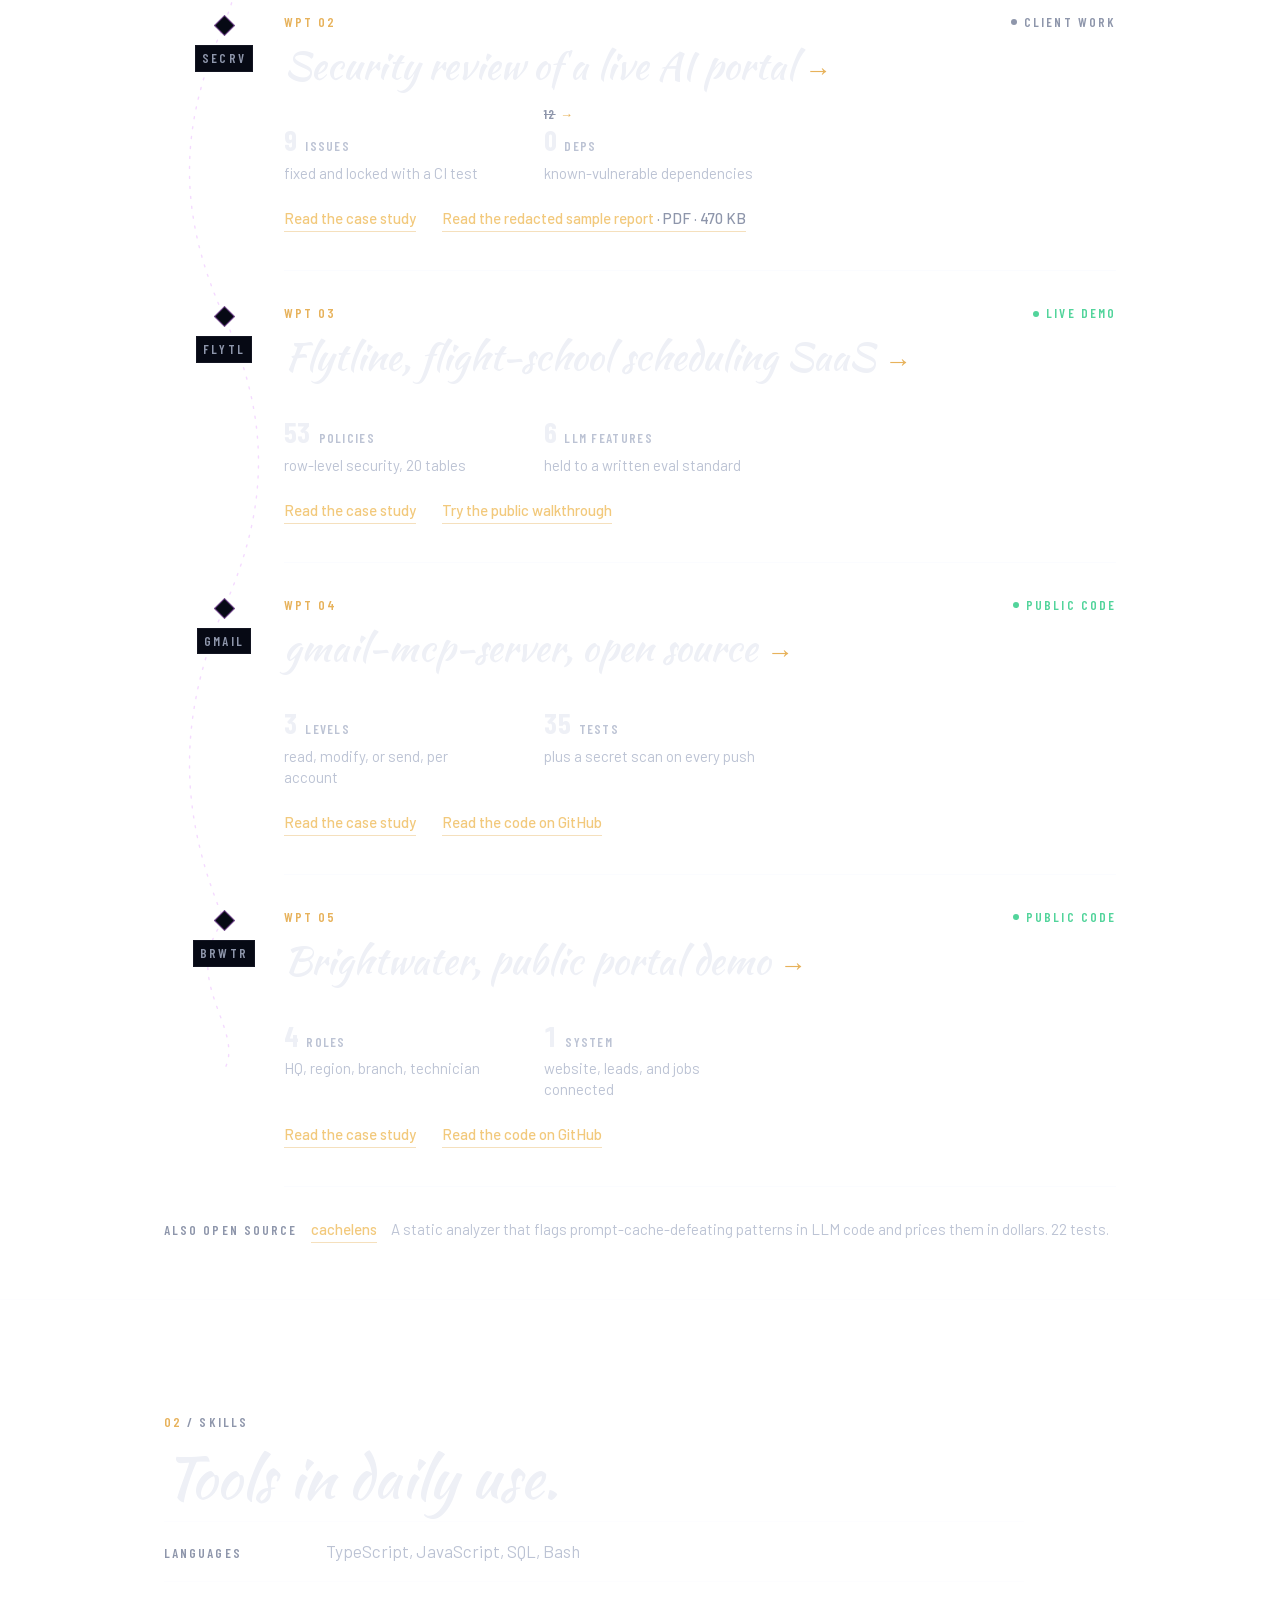
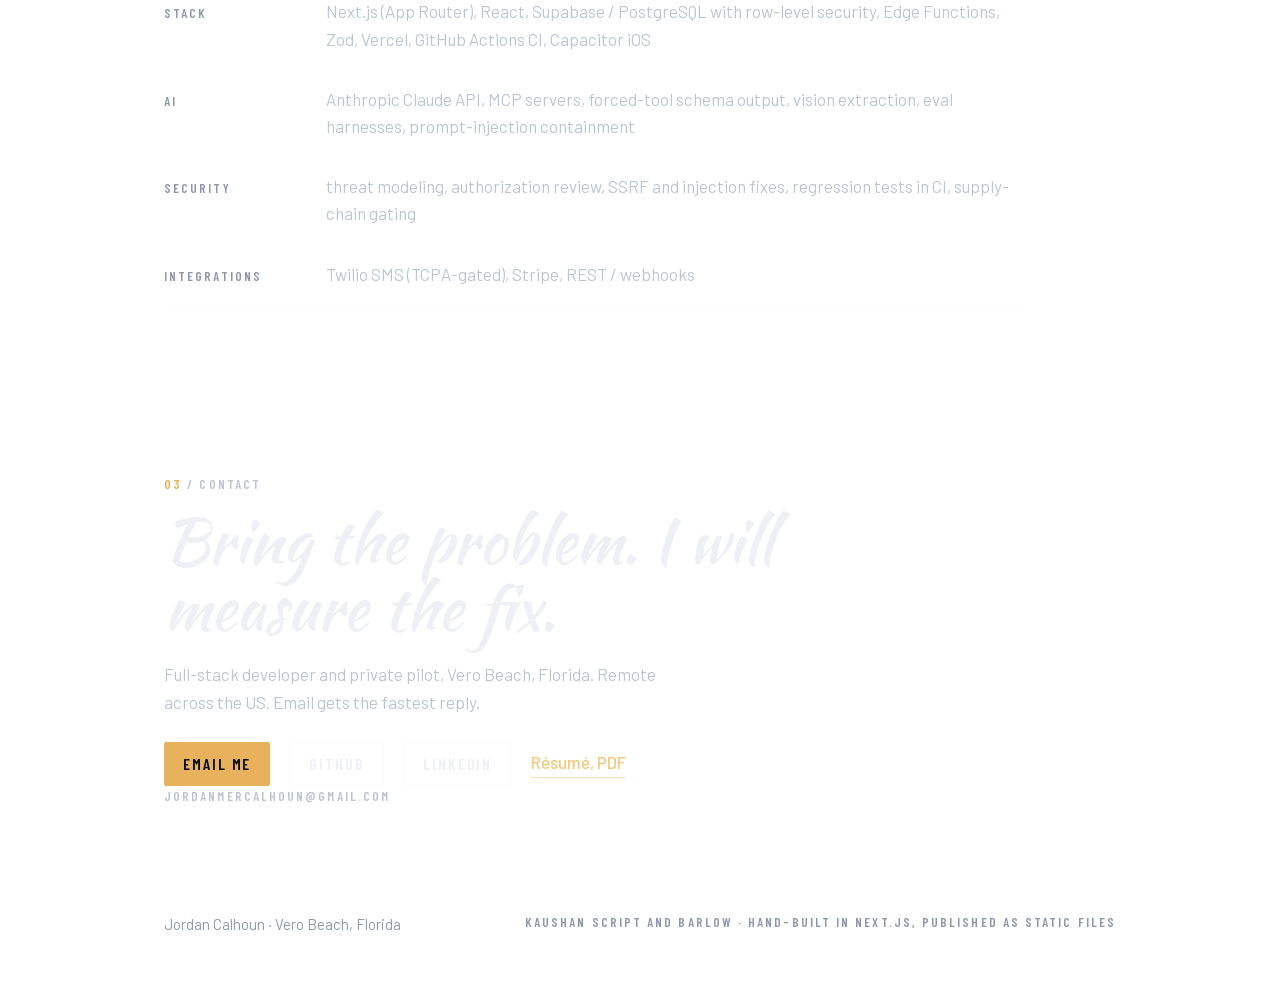
==== commit 1afe0e77: "Deploy interactive résumé" ====
--- a/index.html
+++ b/index.html
@@ -1 +1 @@
-<!DOCTYPE html><html lang="en" data-theme="light"><head><meta charSet="utf-8"/><meta name="viewport" content="width=device-width, initial-scale=1"/><link rel="preload" href="/_next/static/media/7b89a4fd5e90ede0-s.p.woff2" as="font" crossorigin="" type="font/woff2"/><link rel="preload" href="/_next/static/media/e4af272ccee01ff0-s.p.woff2" as="font" crossorigin="" type="font/woff2"/><link rel="stylesheet" href="/_next/static/css/b57f0f1506e2990e.css" data-precedence="next"/><link rel="preload" as="script" fetchPriority="low" href="/_next/static/chunks/webpack-55fc45ac8ca52782.js"/><script src="/_next/static/chunks/fd9d1056-9f91b5e418130764.js" async=""></script><script src="/_next/static/chunks/117-70963ce3e3e3fa52.js" async=""></script><script src="/_next/static/chunks/main-app-86b498b8c8c8160e.js" async=""></script><script src="/_next/static/chunks/580-acbbcc326c678856.js" async=""></script><script src="/_next/static/chunks/app/page-0694c3a6c8db4d86.js" async=""></script><title>Jordan Calhoun — AI shipped with constraints and precision</title><meta name="description" content="Jordan Calhoun ships production LLM/AI features into real software — classification, vision extraction, grounded narration — with the containment and reliability discipline that keeps them safe in production."/><meta property="og:title" content="Jordan Calhoun — AI shipped with constraints and precision"/><meta property="og:description" content="Jordan Calhoun ships production LLM/AI features into real software — classification, vision extraction, grounded narration — with the containment and reliability discipline that keeps them safe in production."/><meta property="og:type" content="website"/><meta name="twitter:card" content="summary"/><meta name="twitter:title" content="Jordan Calhoun — AI shipped with constraints and precision"/><meta name="twitter:description" content="Jordan Calhoun ships production LLM/AI features into real software — classification, vision extraction, grounded narration — with the containment and reliability discipline that keeps them safe in production."/><meta name="next-size-adjust"/><script src="/_next/static/chunks/polyfills-42372ed130431b0a.js" noModule=""></script></head><body class="__variable_67a1af __variable_f367f3"><header class="topbar"><div class="topbar-inner"><a class="brand" href="#top" aria-label="Jordan Calhoun home">Jordan Calhoun</a><div class="topbar-actions"><div class="lensbar" role="tablist" aria-label="Re-frame for a target role"><button role="tab" aria-selected="false" data-active="false" class="lens-pill">AI</button><button role="tab" aria-selected="false" data-active="false" class="lens-pill">SE</button><button role="tab" aria-selected="false" data-active="false" class="lens-pill">CS</button><button role="tab" aria-selected="false" data-active="false" class="lens-pill">GTM</button><button role="tab" aria-selected="true" data-active="true" class="lens-pill">Agency</button></div><button class="theme-toggle" aria-label="Toggle light or dark theme">Dark</button></div></div></header><main><section class="hero" id="top"><div class="wrap"><p class="hero-name">Jordan Calhoun<!-- -->, <!-- -->AI shipped with constraints and precision</p><h1 class="hero-title reveal">White-label portals, dashboards and field apps for agencies — fixed price, two to three weeks.</h1><p class="hero-lead">You sell the site and keep the client. When they ask for a login, a client portal, a job tracker, a field app — or hand you an AI-built prototype that isn&#x27;t safe to ship — I build or harden that piece under your name, at a fixed price, and hand it back production-grade: audited per role, Row-Level Security verified, screenshot guide and handoff PDF included.</p><p class="hero-aside">I started building this kind of software to solve problems I kept running into as a founder. I haven&#x27;t really stopped since.</p><div class="hero-rule"></div><div class="hero-meta"><span><b>White-label · fixed price · 2–3 weeks · US, remote</b></span><span><b>jordanmercalhoun@gmail.com</b></span></div><div class="cta-row"><a class="btn primary" href="mailto:jordanmercalhoun@gmail.com?subject=15%20min%20%E2%80%94%20white-label%20build">Book 15 minutes</a><a class="btn ghost" href="https://trueline-hvac-demo.vercel.app" target="_blank" rel="noreferrer">See a live build ↗</a><a class="btn text" href="#projects">What I build</a></div></div></section><section style="padding-top:0"><div class="wrap"><div class="lensbar" role="tablist" aria-label="Re-frame for a target role"><span class="lens-label">View as</span><button role="tab" aria-selected="false" data-active="false" class="lens-pill">AI Integration</button><button role="tab" aria-selected="false" data-active="false" class="lens-pill">Solutions Engineer</button><button role="tab" aria-selected="false" data-active="false" class="lens-pill">Technical CS / Implementation</button><button role="tab" aria-selected="false" data-active="false" class="lens-pill">AI GTM / Demo &amp; Growth</button><button role="tab" aria-selected="true" data-active="true" class="lens-pill">Agency partner</button></div></div></section><section id="skills"><div class="wrap"><div class="section-kicker">What I work with</div><h2 class="section-title">Skills</h2><p class="section-sub">How I work, and the tools I reach for.</p><div class="skill-grid"><div class="skill-card "><h3>Production AI / LLM Integration</h3><div class="chips"><span class="chip">Ships production LLM features (classification, vision extraction, grounded narration)</span><span class="chip">Forced-tool structured output + schema validation</span><span class="chip">AI containment enforced in CI (no DB access, no privilege escalation)</span><span class="chip">Fail-open vs fail-loud degradation policy</span><span class="chip">Model-cost routing (Haiku / Sonnet / Opus)</span><span class="chip">TCPA-safe AI-drafted messaging</span></div></div><div class="skill-card "><h3>Product &amp; Workflow</h3><div class="chips"><span class="chip">Process-to-software design</span><span class="chip">RBAC &amp; multi-tenancy</span><span class="chip">Lead → job pipelines</span><span class="chip">Onboarding &amp; invite flows</span><span class="chip">Document / PDF generation</span><span class="chip">Dashboards &amp; reporting</span></div></div><div class="skill-card "><h3>Full-Stack</h3><div class="chips"><span class="chip">TypeScript</span><span class="chip">React</span><span class="chip">Next.js (App Router)</span><span class="chip">Node.js</span><span class="chip">Tailwind</span><span class="chip">Postgres schema design</span></div></div><div class="skill-card "><h3>Backend &amp; Data</h3><div class="chips"><span class="chip">Supabase (Postgres / Auth / Edge Functions)</span><span class="chip">Row-Level Security</span><span class="chip">Migrations</span><span class="chip">Service-role patterns</span></div></div><div class="skill-card "><h3>Integrations &amp; Automation</h3><div class="chips"><span class="chip">Stripe (payment links, webhooks)</span><span class="chip">Twilio SMS (consent / quiet-hours / audit)</span><span class="chip">Resend email</span><span class="chip">Capacitor / iOS</span><span class="chip">GitHub Actions CI</span><span class="chip">Vercel</span></div></div><div class="skill-card "><h3>GTM &amp; Solutions</h3><div class="chips"><span class="chip">Branded demo builds</span><span class="chip">One-command client scaffolding</span><span class="chip">Instrumented funnels</span><span class="chip">Proposal &amp; pricing scaffolding</span><span class="chip">Technical onboarding</span></div></div><div class="skill-card muted"><h3>Security &amp; Compliance</h3><div class="chips"><span class="chip">Postgres RLS &amp; privilege-escalation guards</span><span class="chip">TCPA-compliant messaging</span><span class="chip">Auth-gated, contained AI routes</span></div></div></div></div></section><section id="projects"><div class="wrap"><div class="section-kicker">A few things I&#x27;ve built</div><h2 class="section-title">Projects</h2><p class="section-sub">These are sorted for a <strong>Agency partner</strong> read; the toggle up top re-sorts them. Most of it is private client or venture code, so it&#x27;s written up here rather than linked. Open a card for the detail.</p><div class="proj-grid"><article class="proj-card" data-lead="true" data-dim="false"><div class="proj-top"><h3 class="proj-name">Air Marshalls — Operations Portal</h3><span class="proj-status">Live · Production</span></div><p class="proj-kicker">A role-based operations portal that a multi-branch franchise runs in production.</p><div class="proj-tags"><span class="tag">RBAC</span><span class="tag">Multi-tenant</span><span class="tag">Live</span><span class="tag">Lead pipeline</span><span class="tag">AI assist</span></div><div class="proj-foot"><button class="expand-btn" aria-expanded="false">+ details</button><a class="link-a" href="https://airmarshallscorporate.com" target="_blank" rel="noreferrer">live ↗</a></div></article><article class="proj-card" data-lead="true" data-dim="false"><div class="proj-top"><h3 class="proj-name">Trueline HVAC — Branded Demo Portal</h3><span class="proj-status">Live · Demo</span></div><p class="proj-kicker">A fictional HVAC company&#x27;s site + ops portal, stood up from the delivery engine — the walk-through I send agencies.</p><div class="proj-tags"><span class="tag">Demo</span><span class="tag">White-label</span><span class="tag">Portal engine</span></div><div class="proj-foot"><button class="expand-btn" aria-expanded="false">+ details</button><a class="link-a" href="https://trueline-hvac-demo.vercel.app" target="_blank" rel="noreferrer">live ↗</a></div></article><article class="proj-card" data-lead="true" data-dim="false"><div class="proj-top"><h3 class="proj-name">Delivery Engine (site-portal-starter)</h3><span class="proj-status">Engine</span></div><p class="proj-kicker">A productized SaaS delivery system deployed per client as a single app.</p><div class="proj-tags"><span class="tag">Productized</span><span class="tag">GTM</span><span class="tag">Tooling</span></div><div class="proj-foot"><button class="expand-btn" aria-expanded="false">+ details</button></div></article><article class="proj-card" data-lead="false" data-dim="false"><div class="proj-top"><h3 class="proj-name">Brightwater — Repeatable Client Demo</h3><span class="proj-status">Public code</span></div><p class="proj-kicker">A branded site + role-based portal scaffolded from a reusable engine in one command.</p><div class="proj-tags"><span class="tag">Demo</span><span class="tag">GTM</span><span class="tag">RBAC</span><span class="tag">Repeatable</span></div><div class="proj-foot"><button class="expand-btn" aria-expanded="false">+ details</button><a class="link-a" href="https://github.com/flt-sudo/brightwater-portal" target="_blank" rel="noreferrer">code ↗</a></div></article><article class="proj-card" data-lead="false" data-dim="false"><div class="proj-top"><h3 class="proj-name">Flytline — Scheduling &amp; Recovery SaaS</h3><span class="proj-status">MVP</span></div><p class="proj-kicker">Multi-tenant SaaS that auto-recovers cancelled bookings via a matching engine.</p><div class="proj-tags"><span class="tag">Automation</span><span class="tag">Multi-tenant</span><span class="tag">Compliance</span><span class="tag">AI assist</span></div><div class="proj-foot"><button class="expand-btn" aria-expanded="false">+ details</button><a class="link-a" href="https://tryflytline.com/demo/public" target="_blank" rel="noreferrer">live ↗</a></div></article><article class="proj-card" data-lead="false" data-dim="false"><div class="proj-top"><h3 class="proj-name">PlugReady — Compliance SaaS</h3><span class="proj-status">Case study</span></div><p class="proj-kicker">Regulated compliance-training platform with certificates and audit trails.</p><div class="proj-tags"><span class="tag">Payments</span><span class="tag">Compliance</span><span class="tag">PDF</span></div><div class="proj-foot"><button class="expand-btn" aria-expanded="false">+ details</button></div></article><article class="proj-card" data-lead="false" data-dim="true"><div class="proj-top"><h3 class="proj-name">MarkWatch — Growth Wedge</h3><span class="proj-status">Live wedge</span></div><p class="proj-kicker">A live free-tool wedge with an instrumented conversion funnel.</p><div class="proj-tags"><span class="tag">GTM</span><span class="tag">Funnel</span><span class="tag">Growth</span></div><div class="proj-foot"><button class="expand-btn" aria-expanded="false">+ details</button></div></article><article class="proj-card" data-lead="false" data-dim="true"><div class="proj-top"><h3 class="proj-name">MOSAIC Eligible — Lookup Engine</h3><span class="proj-status">Case study</span></div><p class="proj-kicker">A deterministic eligibility-verdict engine with SEO pages and Stripe checkout.</p><div class="proj-tags"><span class="tag">SEO</span><span class="tag">Payments</span><span class="tag">Product</span></div><div class="proj-foot"><button class="expand-btn" aria-expanded="false">+ details</button></div></article><article class="proj-card" data-lead="false" data-dim="true"><div class="proj-top"><h3 class="proj-name">CacheLens — LLM Cost Tooling</h3><span class="proj-status">Case study</span></div><p class="proj-kicker">Static analyzer that flags LLM prompt-cache-defeating patterns by dollar cost.</p><div class="proj-tags"><span class="tag">AI / LLM</span><span class="tag">Tooling</span><span class="tag">Cost</span></div><div class="proj-foot"><button class="expand-btn" aria-expanded="false">+ details</button></div></article></div></div></section><section id="proof"><div class="wrap"><div class="section-kicker">The short version</div><h2 class="section-title">What I&#x27;ve actually built</h2><p class="section-sub">A few things that are true, and that I can point to in working code.</p><div class="proof"><span class="proof-item">Live multi-tenant portals in production</span><span class="proof-item">Row-Level Security on every table</span><span class="proof-item">Per-role audit + screenshot handoff guide on every build</span><span class="proof-item">Fixed price, fixed scope — change orders flat</span><span class="proof-item">AI features gated and contained — never touch the database</span><span class="proof-item">Stripe · Twilio · PDF · QR integrations</span></div><div class="sec-card"><div class="eyebrow" style="margin:0">Foundations</div><h3>Security foundations</h3><p class="detail-text muted" style="max-width:70ch">A self-directed security portfolio that explains why my SaaS work is built rigorously: Python SOC/IR tooling, SIEM detection rules, and incident-response playbooks mapped to NIST 800-61, MITRE ATT&amp;CK, and CIS benchmarks. Presented as learning work — Google Cybersecurity and Security+ in progress, not professional SOC experience.</p><div class="tech-row"><span class="tag">NIST CSF</span><span class="tag">MITRE ATT&amp;CK</span><span class="tag">CIS</span><span class="tag">Incident Response</span><span class="tag">Python</span></div><div class="proj-links"><a class="link-a" href="https://github.com/flt-sudo/engineering-portfolio" target="_blank" rel="noreferrer">View code<!-- --> ↗</a></div></div></div></section><section id="contact"><div class="wrap"><div class="contact-card"><div class="eyebrow">Get in touch</div><h2>You keep the client. I build the part you&#x27;d otherwise turn away.</h2><p>Terms in one breath: half to start, balance at handoff. The work assigns to your agency on final payment. I don&#x27;t solicit your clients. Net-15. Fixed scope in writing before money moves; anything outside it is a flat change order.</p><ul class="pricing-list"><li>Portals &amp; dashboards from $7k wholesale</li><li>AI-prototype hardening from $2.5k · 48-hour audit first</li><li>Care &amp; hosting from $200 / mo</li></ul><div class="dl-row"><a class="btn primary" href="mailto:jordanmercalhoun@gmail.com?subject=15%20min%20%E2%80%94%20white-label%20build">Book 15 minutes</a><a class="btn ghost" href="https://github.com/flt-sudo" target="_blank" rel="noreferrer">GitHub ↗</a></div></div></div></section></main><footer><div class="wrap"><div>Jordan Calhoun<!-- -->, <!-- -->2026</div><div style="margin-top:6px">Set in Cormorant Garamond &amp; Inter. Written and built by hand in Next.js — no templates, no page builder.</div></div></footer><script src="/_next/static/chunks/webpack-55fc45ac8ca52782.js" async=""></script><script>(self.__next_f=self.__next_f||[]).push([0]);self.__next_f.push([2,null])</script><script>self.__next_f.push([1,"1:HL[\"/_next/static/media/7b89a4fd5e90ede0-s.p.woff2\",\"font\",{\"crossOrigin\":\"\",\"type\":\"font/woff2\"}]\n2:HL[\"/_next/static/media/e4af272ccee01ff0-s.p.woff2\",\"font\",{\"crossOrigin\":\"\",\"type\":\"font/woff2\"}]\n3:HL[\"/_next/static/css/b57f0f1506e2990e.css\",\"style\"]\n"])</script><script>self.__next_f.push([1,"4:I[2846,[],\"\"]\n6:I[9107,[],\"ClientPageRoot\"]\n7:I[7644,[\"580\",\"static/chunks/580-acbbcc326c678856.js\",\"931\",\"static/chunks/app/page-0694c3a6c8db4d86.js\"],\"default\",1]\n8:I[4707,[],\"\"]\n9:I[6423,[],\"\"]\nb:I[1060,[],\"\"]\nc:[]\n"])</script><script>self.__next_f.push([1,"0:[\"$\",\"$L4\",null,{\"buildId\":\"dxsfG3Ks4NfRBTUajTba0\",\"assetPrefix\":\"\",\"urlParts\":[\"\",\"\"],\"initialTree\":[\"\",{\"children\":[\"__PAGE__\",{}]},\"$undefined\",\"$undefined\",true],\"initialSeedData\":[\"\",{\"children\":[\"__PAGE__\",{},[[\"$L5\",[\"$\",\"$L6\",null,{\"props\":{\"params\":{},\"searchParams\":{}},\"Component\":\"$7\"}],null],null],null]},[[[[\"$\",\"link\",\"0\",{\"rel\":\"stylesheet\",\"href\":\"/_next/static/css/b57f0f1506e2990e.css\",\"precedence\":\"next\",\"crossOrigin\":\"$undefined\"}]],[\"$\",\"html\",null,{\"lang\":\"en\",\"data-theme\":\"light\",\"suppressHydrationWarning\":true,\"children\":[\"$\",\"body\",null,{\"className\":\"__variable_67a1af __variable_f367f3\",\"children\":[\"$\",\"$L8\",null,{\"parallelRouterKey\":\"children\",\"segmentPath\":[\"children\"],\"error\":\"$undefined\",\"errorStyles\":\"$undefined\",\"errorScripts\":\"$undefined\",\"template\":[\"$\",\"$L9\",null,{}],\"templateStyles\":\"$undefined\",\"templateScripts\":\"$undefined\",\"notFound\":[[\"$\",\"title\",null,{\"children\":\"404: This page could not be found.\"}],[\"$\",\"div\",null,{\"style\":{\"fontFamily\":\"system-ui,\\\"Segoe UI\\\",Roboto,Helvetica,Arial,sans-serif,\\\"Apple Color Emoji\\\",\\\"Segoe UI Emoji\\\"\",\"height\":\"100vh\",\"textAlign\":\"center\",\"display\":\"flex\",\"flexDirection\":\"column\",\"alignItems\":\"center\",\"justifyContent\":\"center\"},\"children\":[\"$\",\"div\",null,{\"children\":[[\"$\",\"style\",null,{\"dangerouslySetInnerHTML\":{\"__html\":\"body{color:#000;background:#fff;margin:0}.next-error-h1{border-right:1px solid rgba(0,0,0,.3)}@media (prefers-color-scheme:dark){body{color:#fff;background:#000}.next-error-h1{border-right:1px solid rgba(255,255,255,.3)}}\"}}],[\"$\",\"h1\",null,{\"className\":\"next-error-h1\",\"style\":{\"display\":\"inline-block\",\"margin\":\"0 20px 0 0\",\"padding\":\"0 23px 0 0\",\"fontSize\":24,\"fontWeight\":500,\"verticalAlign\":\"top\",\"lineHeight\":\"49px\"},\"children\":\"404\"}],[\"$\",\"div\",null,{\"style\":{\"display\":\"inline-block\"},\"children\":[\"$\",\"h2\",null,{\"style\":{\"fontSize\":14,\"fontWeight\":400,\"lineHeight\":\"49px\",\"margin\":0},\"children\":\"This page could not be found.\"}]}]]}]}]],\"notFoundStyles\":[]}]}]}]],null],null],\"couldBeIntercepted\":false,\"initialHead\":[null,\"$La\"],\"globalErrorComponent\":\"$b\",\"missingSlots\":\"$Wc\"}]\n"])</script><script>self.__next_f.push([1,"a:[[\"$\",\"meta\",\"0\",{\"name\":\"viewport\",\"content\":\"width=device-width, initial-scale=1\"}],[\"$\",\"meta\",\"1\",{\"charSet\":\"utf-8\"}],[\"$\",\"title\",\"2\",{\"children\":\"Jordan Calhoun — AI shipped with constraints and precision\"}],[\"$\",\"meta\",\"3\",{\"name\":\"description\",\"content\":\"Jordan Calhoun ships production LLM/AI features into real software — classification, vision extraction, grounded narration — with the containment and reliability discipline that keeps them safe in production.\"}],[\"$\",\"meta\",\"4\",{\"property\":\"og:title\",\"content\":\"Jordan Calhoun — AI shipped with constraints and precision\"}],[\"$\",\"meta\",\"5\",{\"property\":\"og:description\",\"content\":\"Jordan Calhoun ships production LLM/AI features into real software — classification, vision extraction, grounded narration — with the containment and reliability discipline that keeps them safe in production.\"}],[\"$\",\"meta\",\"6\",{\"property\":\"og:type\",\"content\":\"website\"}],[\"$\",\"meta\",\"7\",{\"name\":\"twitter:card\",\"content\":\"summary\"}],[\"$\",\"meta\",\"8\",{\"name\":\"twitter:title\",\"content\":\"Jordan Calhoun — AI shipped with constraints and precision\"}],[\"$\",\"meta\",\"9\",{\"name\":\"twitter:description\",\"content\":\"Jordan Calhoun ships production LLM/AI features into real software — classification, vision extraction, grounded narration — with the containment and reliability discipline that keeps them safe in production.\"}],[\"$\",\"meta\",\"10\",{\"name\":\"next-size-adjust\"}]]\n5:null\n"])</script></body></html>+<!DOCTYPE html><html lang="en" data-theme="dark"><head><meta charSet="utf-8"/><meta name="viewport" content="width=device-width, initial-scale=1"/><link rel="preload" href="/_next/static/media/3667c091265cf81b-s.p.woff2" as="font" crossorigin="" type="font/woff2"/><link rel="preload" href="/_next/static/media/437e5f23c97e320c-s.p.woff2" as="font" crossorigin="" type="font/woff2"/><link rel="preload" href="/_next/static/media/5fb5c05ff73c0616-s.p.woff2" as="font" crossorigin="" type="font/woff2"/><link rel="preload" href="/_next/static/media/61d96c4884191721-s.p.woff2" as="font" crossorigin="" type="font/woff2"/><link rel="preload" href="/_next/static/media/b0bb26939bb40fdb-s.p.woff2" as="font" crossorigin="" type="font/woff2"/><link rel="preload" href="/_next/static/media/c214ffb7f5362987-s.p.woff2" as="font" crossorigin="" type="font/woff2"/><link rel="preload" href="/_next/static/media/da522a9b642f99ae-s.p.woff2" as="font" crossorigin="" type="font/woff2"/><link rel="preload" href="/_next/static/media/e4af272ccee01ff0-s.p.woff2" as="font" crossorigin="" type="font/woff2"/><link rel="preload" href="/_next/static/media/e6df576ec67d906e-s.p.woff2" as="font" crossorigin="" type="font/woff2"/><link rel="stylesheet" href="/_next/static/css/db57eda06e2c948d.css" data-precedence="next"/><link rel="preload" as="script" fetchPriority="low" href="/_next/static/chunks/webpack-c733d74ccba2058a.js"/><script src="/_next/static/chunks/fd9d1056-87da80e0c187477b.js" async=""></script><script src="/_next/static/chunks/117-010855622abcac0d.js" async=""></script><script src="/_next/static/chunks/main-app-86b498b8c8c8160e.js" async=""></script><script src="/_next/static/chunks/972-773d843e15e97eb0.js" async=""></script><script src="/_next/static/chunks/app/page-abe4889f720630c4.js" async=""></script><title>Jordan Calhoun, Full-stack software developer</title><meta name="description" content="Three live apps, built and shipped solo. The portal one company runs every day drafts a day of paperwork in 51 seconds."/><meta property="og:title" content="Jordan Calhoun, Full-stack software developer"/><meta property="og:description" content="Three live apps, built and shipped solo. The portal one company runs every day drafts a day of paperwork in 51 seconds."/><meta property="og:type" content="website"/><meta name="twitter:card" content="summary"/><meta name="twitter:title" content="Jordan Calhoun, Full-stack software developer"/><meta name="twitter:description" content="Three live apps, built and shipped solo. The portal one company runs every day drafts a day of paperwork in 51 seconds."/><meta name="next-size-adjust"/><script src="/_next/static/chunks/polyfills-42372ed130431b0a.js" noModule=""></script></head><body class="__variable_9e6479 __variable_c393a4 __variable_20a377 __variable_6887cf __variable_f367f3 __variable_fc41db"><canvas class="sky" aria-hidden="true"></canvas><header class="topbar"><div class="wrap topbar-inner"><a class="brand" href="/">Jordan Calhoun</a><nav class="topnav" aria-label="Sections"><a href="/#work">Work</a><a href="/#skills">Skills</a><a href="/#contact">Contact</a><a class="resume-link" href="/resumes/jordan-calhoun-resume-2026.pdf" target="_blank" rel="noreferrer">Résumé</a></nav></div></header><main id="top"><section class="hero" aria-labelledby="hero-h1"><div class="wrap hero-grid"><div class="hero-copy"><p class="mono-label hero-kicker"><span class="status-dot" aria-hidden="true"></span>Available now · Remote across the US</p><h1 id="hero-h1" class="proof-h1"><span>Pilot /</span><span>Full-Stack Developer</span></h1><p class="hero-summary">Three live apps, built and shipped solo. The portal one company runs every day drafts a day of paperwork in 51 seconds.</p><p class="hero-aside">207 hours in the air. Same checklist discipline on the ground.</p><div class="hero-ctas"><a class="btn primary" href="#work">See the proof</a><a class="btn ghost" href="mailto:jordanmercalhoun@gmail.com">Email me</a></div></div><aside class="logbook" aria-label="Logbook"><p class="mono-label logbook-title">Logbook</p><dl><div class="check"><dt>Certificate</dt><dd><span class="check-v">Private pilot</span></dd><dd class="check-note">Oct 2025 · instrument in progress</dd></div><div class="check"><dt>Total time</dt><dd><span class="check-v">207 hrs</span></dd><dd class="check-note">99 as pilot in command</dd></div><div class="check"><dt>In production</dt><dd><span class="check-v">3 apps</span></dd><dd class="check-note">each built and shipped solo</dd></div><div class="check"><dt>Based</dt><dd><span class="check-v">Vero Beach, FL</span></dd><dd class="check-note">remote across the US</dd></div></dl></aside></div><div class="horizon" aria-hidden="true"><div class="city"></div><div class="runway"><div class="edge left"><i></i><i></i><i></i><i></i><i></i><i></i><i></i><i></i><i></i><i></i><i></i><i></i><i></i><i></i></div><div class="rabbit"><i style="--i:0"></i><i style="--i:1"></i><i style="--i:2"></i><i style="--i:3"></i><i style="--i:4"></i><i style="--i:5"></i><i style="--i:6"></i><i style="--i:7"></i><i style="--i:8"></i></div><div class="edge right"><i></i><i></i><i></i><i></i><i></i><i></i><i></i><i></i><i></i><i></i><i></i><i></i><i></i><i></i></div></div></div></section><section id="work" class="work"><div class="wrap"><p class="mono-label section-label"><span class="label-n">01</span><span aria-hidden="true"> / </span>Route</p><h2 class="section-title">Five waypoints. Every number measured.</h2><p class="section-sub">Client code is private, so each case study shows the numbers and how they were measured. Public code is one click away.</p><div class="route-box" id="route-box"><ol class="work-index"><li class="wp work-item flagship" data-passed="false"><div class="wp-rail"><span class="wp-mark" aria-hidden="true"></span><span class="mono-label wp-ident">PORTL</span></div><div class="wp-body"><div class="work-item-head"><span class="mono-label work-n">WPT <!-- -->01</span><span class="mono-label status status-client">Client work</span></div><h3 class="work-title"><a class="work-link" href="/work/operations-portal/">Ops portal, multi-branch inspection<!-- --> <span class="nowrap">company<span class="arrow" aria-hidden="true">→</span></span></a></h3><div class="work-metrics"><div class="metric metric-md"><p class="metric-before-line"><span class="sr">Before: </span><span class="metric-before">~1 day</span><span class="metric-arrow" aria-hidden="true"> →</span></p><div class="metric-line"><span class="metric-value">~51</span><span class="metric-unit">sec</span></div><p class="metric-label">to draft a lab report</p></div><div class="metric metric-md"><p class="metric-before-line"><span class="sr">Before: </span><span class="metric-before">4</span><span class="metric-arrow" aria-hidden="true"> →</span></p><div class="metric-line"><span class="metric-value">1,100+</span><span class="metric-unit">/ mo</span></div><p class="metric-label">field photos uploaded</p></div><div class="metric metric-md"><p class="metric-before-line"><span aria-hidden="true"> </span></p><div class="metric-line"><span class="metric-value">195</span><span class="metric-unit">PRs</span></div><p class="metric-label">merged in 100 days</p></div></div><div class="work-proof"><a class="text-link" href="/work/operations-portal/">Read the case study</a></div></div></li><li class="wp work-item" data-passed="false"><div class="wp-rail"><span class="wp-mark" aria-hidden="true"></span><span class="mono-label wp-ident">SECRV</span></div><div class="wp-body"><div class="work-item-head"><span class="mono-label work-n">WPT <!-- -->02</span><span class="mono-label status status-client">Client work</span></div><h3 class="work-title"><a class="work-link" href="/work/security-review/">Security review of a live AI<!-- --> <span class="nowrap">portal<span class="arrow" aria-hidden="true">→</span></span></a></h3><div class="work-metrics"><div class="metric metric-md"><p class="metric-before-line"><span aria-hidden="true"> </span></p><div class="metric-line"><span class="metric-value">9</span><span class="metric-unit">issues</span></div><p class="metric-label">fixed and locked with a CI test</p></div><div class="metric metric-md"><p class="metric-before-line"><span class="sr">Before: </span><span class="metric-before">12</span><span class="metric-arrow" aria-hidden="true"> →</span></p><div class="metric-line"><span class="metric-value">0</span><span class="metric-unit">deps</span></div><p class="metric-label">known-vulnerable dependencies</p></div></div><div class="work-proof"><a class="text-link" href="/work/security-review/">Read the case study</a><a class="text-link" href="/files/security-review-sample.pdf" target="_blank" rel="noreferrer">Read the redacted sample report<span class="meta"> · <!-- -->PDF · 470 KB</span></a></div></div></li><li class="wp work-item" data-passed="false"><div class="wp-rail"><span class="wp-mark" aria-hidden="true"></span><span class="mono-label wp-ident">FLYTL</span></div><div class="wp-body"><div class="work-item-head"><span class="mono-label work-n">WPT <!-- -->03</span><span class="mono-label status status-live">Live demo</span></div><h3 class="work-title"><a class="work-link" href="/work/flytline/">Flytline, flight-school scheduling<!-- --> <span class="nowrap">SaaS<span class="arrow" aria-hidden="true">→</span></span></a></h3><div class="work-metrics"><div class="metric metric-md"><p class="metric-before-line"><span aria-hidden="true"> </span></p><div class="metric-line"><span class="metric-value">53</span><span class="metric-unit">policies</span></div><p class="metric-label">row-level security, 20 tables</p></div><div class="metric metric-md"><p class="metric-before-line"><span aria-hidden="true"> </span></p><div class="metric-line"><span class="metric-value">6</span><span class="metric-unit">LLM features</span></div><p class="metric-label">held to a written eval standard</p></div></div><div class="work-proof"><a class="text-link" href="/work/flytline/">Read the case study</a><a class="text-link" href="https://tryflytline.com/demo/public" target="_blank" rel="noreferrer">Try the public walkthrough</a></div></div></li><li class="wp work-item" data-passed="false"><div class="wp-rail"><span class="wp-mark" aria-hidden="true"></span><span class="mono-label wp-ident">GMAIL</span></div><div class="wp-body"><div class="work-item-head"><span class="mono-label work-n">WPT <!-- -->04</span><span class="mono-label status status-live">Public code</span></div><h3 class="work-title"><a class="work-link" href="/work/gmail-mcp-server/">gmail-mcp-server, open<!-- --> <span class="nowrap">source<span class="arrow" aria-hidden="true">→</span></span></a></h3><div class="work-metrics"><div class="metric metric-md"><p class="metric-before-line"><span aria-hidden="true"> </span></p><div class="metric-line"><span class="metric-value">3</span><span class="metric-unit">levels</span></div><p class="metric-label">read, modify, or send, per account</p></div><div class="metric metric-md"><p class="metric-before-line"><span aria-hidden="true"> </span></p><div class="metric-line"><span class="metric-value">35</span><span class="metric-unit">tests</span></div><p class="metric-label">plus a secret scan on every push</p></div></div><div class="work-proof"><a class="text-link" href="/work/gmail-mcp-server/">Read the case study</a><a class="text-link" href="https://github.com/flt-sudo/gmail-mcp-server" target="_blank" rel="noreferrer">Read the code on GitHub</a></div></div></li><li class="wp work-item" data-passed="false"><div class="wp-rail"><span class="wp-mark" aria-hidden="true"></span><span class="mono-label wp-ident">BRWTR</span></div><div class="wp-body"><div class="work-item-head"><span class="mono-label work-n">WPT <!-- -->05</span><span class="mono-label status status-live">Public code</span></div><h3 class="work-title"><a class="work-link" href="/work/brightwater/">Brightwater, public portal<!-- --> <span class="nowrap">demo<span class="arrow" aria-hidden="true">→</span></span></a></h3><div class="work-metrics"><div class="metric metric-md"><p class="metric-before-line"><span aria-hidden="true"> </span></p><div class="metric-line"><span class="metric-value">4</span><span class="metric-unit">roles</span></div><p class="metric-label">HQ, region, branch, technician</p></div><div class="metric metric-md"><p class="metric-before-line"><span aria-hidden="true"> </span></p><div class="metric-line"><span class="metric-value">1</span><span class="metric-unit">system</span></div><p class="metric-label">website, leads, and jobs connected</p></div></div><div class="work-proof"><a class="text-link" href="/work/brightwater/">Read the case study</a><a class="text-link" href="https://github.com/flt-sudo/brightwater-portal" target="_blank" rel="noreferrer">Read the code on GitHub</a></div></div></li></ol></div><p class="also"><span class="mono-label">Also open source</span><a class="text-link" href="https://github.com/flt-sudo/cachelens" target="_blank" rel="noreferrer">cachelens</a><span>A static analyzer that flags prompt-cache-defeating patterns in LLM code and prices them in dollars. 22 tests.</span></p></div></section><section id="skills" class="reveal-on-scroll"><div class="wrap"><p class="mono-label section-label"><span class="label-n">02</span><span aria-hidden="true"> / </span>Skills</p><h2 class="section-title">Tools in daily use.</h2><dl class="checklist"><div class="check check-wide"><dt>Languages</dt><dd><span class="check-v">TypeScript, JavaScript, SQL, Bash</span></dd></div><div class="check check-wide"><dt>Stack</dt><dd><span class="check-v">Next.js (App Router), React, Supabase / PostgreSQL with row-level security, Edge Functions, Zod, Vercel, GitHub Actions CI, Capacitor iOS</span></dd></div><div class="check check-wide"><dt>AI</dt><dd><span class="check-v">Anthropic Claude API, MCP servers, forced-tool schema output, vision extraction, eval harnesses, prompt-injection containment</span></dd></div><div class="check check-wide"><dt>Security</dt><dd><span class="check-v">threat modeling, authorization review, SSRF and injection fixes, regression tests in CI, supply-chain gating</span></dd></div><div class="check check-wide"><dt>Integrations</dt><dd><span class="check-v">Twilio SMS (TCPA-gated), Stripe, REST / webhooks</span></dd></div></dl></div></section><section id="contact" class="contact"><div class="wrap"><p class="mono-label section-label"><span class="label-n">03</span><span aria-hidden="true"> / </span>Contact</p><h2>Bring the problem. I will measure the fix.</h2><p>Full-stack developer and private pilot, <!-- -->Vero Beach, Florida<!-- -->. Remote across the US. Email gets the fastest reply.</p><div class="dl-row"><a class="btn primary" href="mailto:jordanmercalhoun@gmail.com">Email me</a><a class="btn ghost" href="https://github.com/flt-sudo" target="_blank" rel="noreferrer">GitHub</a><a class="btn ghost" href="https://www.linkedin.com/in/jordanmercalhoun/" target="_blank" rel="noreferrer">LinkedIn</a><a class="text-link" href="/resumes/jordan-calhoun-resume-2026.pdf" target="_blank" rel="noreferrer">Résumé, PDF</a></div><p class="mono-label contact-email">jordanmercalhoun@gmail.com</p></div></section></main><footer><div class="wrap footer-inner"><p>Jordan Calhoun<!-- --> · <!-- -->Vero Beach, Florida</p><p class="mono-label">Kaushan Script and Barlow · hand-built in Next.js, published as static files</p></div></footer><script src="/_next/static/chunks/webpack-c733d74ccba2058a.js" async=""></script><script>(self.__next_f=self.__next_f||[]).push([0]);self.__next_f.push([2,null])</script><script>self.__next_f.push([1,"1:HL[\"/_next/static/media/3667c091265cf81b-s.p.woff2\",\"font\",{\"crossOrigin\":\"\",\"type\":\"font/woff2\"}]\n2:HL[\"/_next/static/media/437e5f23c97e320c-s.p.woff2\",\"font\",{\"crossOrigin\":\"\",\"type\":\"font/woff2\"}]\n3:HL[\"/_next/static/media/5fb5c05ff73c0616-s.p.woff2\",\"font\",{\"crossOrigin\":\"\",\"type\":\"font/woff2\"}]\n4:HL[\"/_next/static/media/61d96c4884191721-s.p.woff2\",\"font\",{\"crossOrigin\":\"\",\"type\":\"font/woff2\"}]\n5:HL[\"/_next/static/media/b0bb26939bb40fdb-s.p.woff2\",\"font\",{\"crossOrigin\":\"\",\"type\":\"font/woff2\"}]\n6:HL[\"/_next/static/media/c214ffb7f5362987-s.p.woff2\",\"font\",{\"crossOrigin\":\"\",\"type\":\"font/woff2\"}]\n7:HL[\"/_next/static/media/da522a9b642f99ae-s.p.woff2\",\"font\",{\"crossOrigin\":\"\",\"type\":\"font/woff2\"}]\n8:HL[\"/_next/static/media/e4af272ccee01ff0-s.p.woff2\",\"font\",{\"crossOrigin\":\"\",\"type\":\"font/woff2\"}]\n9:HL[\"/_next/static/media/e6df576ec67d906e-s.p.woff2\",\"font\",{\"crossOrigin\":\"\",\"type\":\"font/woff2\"}]\na:HL[\"/_next/static/css/db57eda06e2c948d.css\",\"style\"]\n"])</script><script>self.__next_f.push([1,"b:I[2846,[],\"\"]\nd:I[1504,[\"972\",\"static/chunks/972-773d843e15e97eb0.js\",\"931\",\"static/chunks/app/page-abe4889f720630c4.js\"],\"default\"]\ne:I[2972,[\"972\",\"static/chunks/972-773d843e15e97eb0.js\",\"931\",\"static/chunks/app/page-abe4889f720630c4.js\"],\"\"]\nf:I[5704,[\"972\",\"static/chunks/972-773d843e15e97eb0.js\",\"931\",\"static/chunks/app/page-abe4889f720630c4.js\"],\"default\"]\n10:I[4707,[],\"\"]\n11:I[6423,[],\"\"]\n13:I[1060,[],\"\"]\n14:[]\n"])</script><script>self.__next_f.push([1,"0:[\"$\",\"$Lb\",null,{\"buildId\":\"6NeMoi0MU0OgG-pRlHoOR\",\"assetPrefix\":\"\",\"urlParts\":[\"\",\"\"],\"initialTree\":[\"\",{\"children\":[\"__PAGE__\",{}]},\"$undefined\",\"$undefined\",true],\"initialSeedData\":[\"\",{\"children\":[\"__PAGE__\",{},[[\"$Lc\",[[\"$\",\"$Ld\",null,{}],[\"$\",\"header\",null,{\"className\":\"topbar\",\"children\":[\"$\",\"div\",null,{\"className\":\"wrap topbar-inner\",\"children\":[[\"$\",\"$Le\",null,{\"className\":\"brand\",\"href\":\"/\",\"children\":\"Jordan Calhoun\"}],[\"$\",\"nav\",null,{\"className\":\"topnav\",\"aria-label\":\"Sections\",\"children\":[[\"$\",\"$Le\",null,{\"href\":\"/#work\",\"children\":\"Work\"}],[\"$\",\"$Le\",null,{\"href\":\"/#skills\",\"children\":\"Skills\"}],[\"$\",\"$Le\",null,{\"href\":\"/#contact\",\"children\":\"Contact\"}],[\"$\",\"a\",null,{\"className\":\"resume-link\",\"href\":\"/resumes/jordan-calhoun-resume-2026.pdf\",\"target\":\"_blank\",\"rel\":\"noreferrer\",\"children\":\"Résumé\"}]]}]]}]}],[\"$\",\"main\",null,{\"id\":\"top\",\"children\":[[\"$\",\"section\",null,{\"className\":\"hero\",\"aria-labelledby\":\"hero-h1\",\"children\":[[\"$\",\"div\",null,{\"className\":\"wrap hero-grid\",\"children\":[[\"$\",\"div\",null,{\"className\":\"hero-copy\",\"children\":[[\"$\",\"p\",null,{\"className\":\"mono-label hero-kicker\",\"children\":[[\"$\",\"span\",null,{\"className\":\"status-dot\",\"aria-hidden\":\"true\"}],\"Available now · Remote across the US\"]}],[\"$\",\"h1\",null,{\"id\":\"hero-h1\",\"className\":\"proof-h1\",\"children\":[[\"$\",\"span\",\"0\",{\"children\":\"Pilot /\"}],[\"$\",\"span\",\"1\",{\"children\":\"Full-Stack Developer\"}]]}],[\"$\",\"p\",null,{\"className\":\"hero-summary\",\"children\":\"Three live apps, built and shipped solo. The portal one company runs every day drafts a day of paperwork in 51 seconds.\"}],[\"$\",\"p\",null,{\"className\":\"hero-aside\",\"children\":\"207 hours in the air. Same checklist discipline on the ground.\"}],[\"$\",\"div\",null,{\"className\":\"hero-ctas\",\"children\":[[\"$\",\"a\",null,{\"className\":\"btn primary\",\"href\":\"#work\",\"children\":\"See the proof\"}],[\"$\",\"a\",null,{\"className\":\"btn ghost\",\"href\":\"mailto:jordanmercalhoun@gmail.com\",\"children\":\"Email me\"}]]}]]}],[\"$\",\"aside\",null,{\"className\":\"logbook\",\"aria-label\":\"Logbook\",\"children\":[[\"$\",\"p\",null,{\"className\":\"mono-label logbook-title\",\"children\":\"Logbook\"}],[\"$\",\"dl\",null,{\"children\":[[\"$\",\"div\",\"Certificate\",{\"className\":\"check\",\"children\":[[\"$\",\"dt\",null,{\"children\":\"Certificate\"}],[\"$\",\"dd\",null,{\"children\":[\"$\",\"span\",null,{\"className\":\"check-v\",\"children\":\"Private pilot\"}]}],[\"$\",\"dd\",null,{\"className\":\"check-note\",\"children\":\"Oct 2025 · instrument in progress\"}]]}],[\"$\",\"div\",\"Total time\",{\"className\":\"check\",\"children\":[[\"$\",\"dt\",null,{\"children\":\"Total time\"}],[\"$\",\"dd\",null,{\"children\":[\"$\",\"span\",null,{\"className\":\"check-v\",\"children\":\"207 hrs\"}]}],[\"$\",\"dd\",null,{\"className\":\"check-note\",\"children\":\"99 as pilot in command\"}]]}],[\"$\",\"div\",\"In production\",{\"className\":\"check\",\"children\":[[\"$\",\"dt\",null,{\"children\":\"In production\"}],[\"$\",\"dd\",null,{\"children\":[\"$\",\"span\",null,{\"className\":\"check-v\",\"children\":\"3 apps\"}]}],[\"$\",\"dd\",null,{\"className\":\"check-note\",\"children\":\"each built and shipped solo\"}]]}],[\"$\",\"div\",\"Based\",{\"className\":\"check\",\"children\":[[\"$\",\"dt\",null,{\"children\":\"Based\"}],[\"$\",\"dd\",null,{\"children\":[\"$\",\"span\",null,{\"className\":\"check-v\",\"children\":\"Vero Beach, FL\"}]}],[\"$\",\"dd\",null,{\"className\":\"check-note\",\"children\":\"remote across the US\"}]]}]]}]]}]]}],[\"$\",\"div\",null,{\"className\":\"horizon\",\"aria-hidden\":\"true\",\"children\":[[\"$\",\"div\",null,{\"className\":\"city\"}],[\"$\",\"div\",null,{\"className\":\"runway\",\"children\":[[\"$\",\"div\",null,{\"className\":\"edge left\",\"children\":[[\"$\",\"i\",\"0\",{}],[\"$\",\"i\",\"1\",{}],[\"$\",\"i\",\"2\",{}],[\"$\",\"i\",\"3\",{}],[\"$\",\"i\",\"4\",{}],[\"$\",\"i\",\"5\",{}],[\"$\",\"i\",\"6\",{}],[\"$\",\"i\",\"7\",{}],[\"$\",\"i\",\"8\",{}],[\"$\",\"i\",\"9\",{}],[\"$\",\"i\",\"10\",{}],[\"$\",\"i\",\"11\",{}],[\"$\",\"i\",\"12\",{}],[\"$\",\"i\",\"13\",{}]]}],[\"$\",\"div\",null,{\"className\":\"rabbit\",\"children\":[[\"$\",\"i\",\"0\",{\"style\":{\"--i\":0}}],[\"$\",\"i\",\"1\",{\"style\":{\"--i\":1}}],[\"$\",\"i\",\"2\",{\"style\":{\"--i\":2}}],[\"$\",\"i\",\"3\",{\"style\":{\"--i\":3}}],[\"$\",\"i\",\"4\",{\"style\":{\"--i\":4}}],[\"$\",\"i\",\"5\",{\"style\":{\"--i\":5}}],[\"$\",\"i\",\"6\",{\"style\":{\"--i\":6}}],[\"$\",\"i\",\"7\",{\"style\":{\"--i\":7}}],[\"$\",\"i\",\"8\",{\"style\":{\"--i\":8}}]]}],[\"$\",\"div\",null,{\"className\":\"edge right\",\"children\":[[\"$\",\"i\",\"0\",{}],[\"$\",\"i\",\"1\",{}],[\"$\",\"i\",\"2\",{}],[\"$\",\"i\",\"3\",{}],[\"$\",\"i\",\"4\",{}],[\"$\",\"i\",\"5\",{}],[\"$\",\"i\",\"6\",{}],[\"$\",\"i\",\"7\",{}],[\"$\",\"i\",\"8\",{}],[\"$\",\"i\",\"9\",{}],[\"$\",\"i\",\"10\",{}],[\"$\",\"i\",\"11\",{}],[\"$\",\"i\",\"12\",{}],[\"$\",\"i\",\"13\",{}]]}]]}]]}]]}],[\"$\",\"section\",null,{\"id\":\"work\",\"className\":\"work\",\"children\":[\"$\",\"div\",null,{\"className\":\"wrap\",\"children\":[[\"$\",\"p\",null,{\"className\":\"mono-label section-label\",\"children\":[[\"$\",\"span\",null,{\"className\":\"label-n\",\"children\":\"01\"}],[\"$\",\"span\",null,{\"aria-hidden\":\"true\",\"children\":\" / \"}],\"Route\"]}],[\"$\",\"h2\",null,{\"className\":\"section-title\",\"children\":\"Five waypoints. Every number measured.\"}],[\"$\",\"p\",null,{\"className\":\"section-sub\",\"children\":\"Client code is private, so each case study shows the numbers and how they were measured. Public code is one click away.\"}],[\"$\",\"div\",null,{\"className\":\"route-box\",\"id\":\"route-box\",\"children\":[[\"$\",\"$Lf\",null,{\"containerId\":\"route-box\"}],[\"$\",\"ol\",null,{\"className\":\"work-index\",\"children\":[[\"$\",\"li\",\"operations-portal\",{\"className\":\"wp work-item flagship\",\"data-passed\":\"false\",\"children\":[[\"$\",\"div\",null,{\"className\":\"wp-rail\",\"children\":[[\"$\",\"span\",null,{\"className\":\"wp-mark\",\"aria-hidden\":\"true\"}],[\"$\",\"span\",null,{\"className\":\"mono-label wp-ident\",\"children\":\"PORTL\"}]]}],[\"$\",\"div\",null,{\"className\":\"wp-body\",\"children\":[[\"$\",\"div\",null,{\"className\":\"work-item-head\",\"children\":[[\"$\",\"span\",null,{\"className\":\"mono-label work-n\",\"children\":[\"WPT \",\"01\"]}],[\"$\",\"span\",null,{\"className\":\"mono-label status status-client\",\"children\":\"Client work\"}]]}],[\"$\",\"h3\",null,{\"className\":\"work-title\",\"children\":[\"$\",\"$Le\",null,{\"href\":\"/work/operations-portal/\",\"className\":\"work-link\",\"children\":[\"Ops portal, multi-branch inspection\",\" \",[\"$\",\"span\",null,{\"className\":\"nowrap\",\"children\":[\"company\",[\"$\",\"span\",null,{\"className\":\"arrow\",\"aria-hidden\":\"true\",\"children\":\"→\"}]]}]]}]}],[\"$\",\"div\",null,{\"className\":\"work-metrics\",\"children\":[[\"$\",\"div\",null,{\"className\":\"metric metric-md\",\"children\":[[\"$\",\"p\",null,{\"className\":\"metric-before-line\",\"children\":[[\"$\",\"span\",null,{\"className\":\"sr\",\"children\":\"Before: \"}],[\"$\",\"span\",null,{\"className\":\"metric-before\",\"children\":\"~1 day\"}],[\"$\",\"span\",null,{\"className\":\"metric-arrow\",\"aria-hidden\":\"true\",\"children\":\" →\"}]]}],[\"$\",\"div\",null,{\"className\":\"metric-line\",\"children\":[[\"$\",\"span\",null,{\"className\":\"metric-value\",\"children\":\"~51\"}],[\"$\",\"span\",null,{\"className\":\"metric-unit\",\"children\":\"sec\"}],\"$undefined\"]}],[\"$\",\"p\",null,{\"className\":\"metric-label\",\"children\":\"to draft a lab report\"}]]}],[\"$\",\"div\",null,{\"className\":\"metric metric-md\",\"children\":[[\"$\",\"p\",null,{\"className\":\"metric-before-line\",\"children\":[[\"$\",\"span\",null,{\"className\":\"sr\",\"children\":\"Before: \"}],[\"$\",\"span\",null,{\"className\":\"metric-before\",\"children\":\"4\"}],[\"$\",\"span\",null,{\"className\":\"metric-arrow\",\"aria-hidden\":\"true\",\"children\":\" →\"}]]}],[\"$\",\"div\",null,{\"className\":\"metric-line\",\"children\":[[\"$\",\"span\",null,{\"className\":\"metric-value\",\"children\":\"1,100+\"}],[\"$\",\"span\",null,{\"className\":\"metric-unit\",\"children\":\"/ mo\"}],\"$undefined\"]}],[\"$\",\"p\",null,{\"className\":\"metric-label\",\"children\":\"field photos uploaded\"}]]}],[\"$\",\"div\",null,{\"className\":\"metric metric-md\",\"children\":[[\"$\",\"p\",null,{\"className\":\"metric-before-line\",\"children\":[\"$\",\"span\",null,{\"aria-hidden\":\"true\",\"children\":\" \"}]}],[\"$\",\"div\",null,{\"className\":\"metric-line\",\"children\":[[\"$\",\"span\",null,{\"className\":\"metric-value\",\"children\":\"195\"}],[\"$\",\"span\",null,{\"className\":\"metric-unit\",\"children\":\"PRs\"}],\"$undefined\"]}],[\"$\",\"p\",null,{\"className\":\"metric-label\",\"children\":\"merged in 100 days\"}]]}]]}],[\"$\",\"div\",null,{\"className\":\"work-proof\",\"children\":[[\"$\",\"$Le\",null,{\"className\":\"text-link\",\"href\":\"/work/operations-portal/\",\"children\":\"Read the case study\"}],[]]}]]}]]}],[\"$\",\"li\",\"security-review\",{\"className\":\"wp work-item\",\"data-passed\":\"false\",\"children\":[[\"$\",\"div\",null,{\"className\":\"wp-rail\",\"children\":[[\"$\",\"span\",null,{\"className\":\"wp-mark\",\"aria-hidden\":\"true\"}],[\"$\",\"span\",null,{\"className\":\"mono-label wp-ident\",\"children\":\"SECRV\"}]]}],[\"$\",\"div\",null,{\"className\":\"wp-body\",\"children\":[[\"$\",\"div\",null,{\"className\":\"work-item-head\",\"children\":[[\"$\",\"span\",null,{\"className\":\"mono-label work-n\",\"children\":[\"WPT \",\"02\"]}],[\"$\",\"span\",null,{\"className\":\"mono-label status status-client\",\"children\":\"Client work\"}]]}],[\"$\",\"h3\",null,{\"className\":\"work-title\",\"children\":[\"$\",\"$Le\",null,{\"href\":\"/work/security-review/\",\"className\":\"work-link\",\"children\":[\"Security review of a live AI\",\" \",[\"$\",\"span\",null,{\"className\":\"nowrap\",\"children\":[\"portal\",[\"$\",\"span\",null,{\"className\":\"arrow\",\"aria-hidden\":\"true\",\"children\":\"→\"}]]}]]}]}],[\"$\",\"div\",null,{\"className\":\"work-metrics\",\"children\":[[\"$\",\"div\",null,{\"className\":\"metric metric-md\",\"children\":[[\"$\",\"p\",null,{\"className\":\"metric-before-line\",\"children\":[\"$\",\"span\",null,{\"aria-hidden\":\"true\",\"children\":\" \"}]}],[\"$\",\"div\",null,{\"className\":\"metric-line\",\"children\":[[\"$\",\"span\",null,{\"className\":\"metric-value\",\"children\":\"9\"}],[\"$\",\"span\",null,{\"className\":\"metric-unit\",\"children\":\"issues\"}],\"$undefined\"]}],[\"$\",\"p\",null,{\"className\":\"metric-label\",\"children\":\"fixed and locked with a CI test\"}]]}],[\"$\",\"div\",null,{\"className\":\"metric metric-md\",\"children\":[[\"$\",\"p\",null,{\"className\":\"metric-before-line\",\"children\":[[\"$\",\"span\",null,{\"className\":\"sr\",\"children\":\"Before: \"}],[\"$\",\"span\",null,{\"className\":\"metric-before\",\"children\":\"12\"}],[\"$\",\"span\",null,{\"className\":\"metric-arrow\",\"aria-hidden\":\"true\",\"children\":\" →\"}]]}],[\"$\",\"div\",null,{\"className\":\"metric-line\",\"children\":[[\"$\",\"span\",null,{\"className\":\"metric-value\",\"children\":\"0\"}],[\"$\",\"span\",null,{\"className\":\"metric-unit\",\"children\":\"deps\"}],\"$undefined\"]}],[\"$\",\"p\",null,{\"className\":\"metric-label\",\"children\":\"known-vulnerable dependencies\"}]]}]]}],[\"$\",\"div\",null,{\"className\":\"work-proof\",\"children\":[[\"$\",\"$Le\",null,{\"className\":\"text-link\",\"href\":\"/work/security-review/\",\"children\":\"Read the case study\"}],[[\"$\",\"a\",\"/files/security-review-sample.pdf\",{\"className\":\"text-link\",\"href\":\"/files/security-review-sample.pdf\",\"target\":\"_blank\",\"rel\":\"noreferrer\",\"children\":[\"Read the redacted sample report\",[\"$\",\"span\",null,{\"className\":\"meta\",\"children\":[\" · \",\"PDF · 470 KB\"]}]]}]]]}]]}]]}],[\"$\",\"li\",\"flytline\",{\"className\":\"wp work-item\",\"data-passed\":\"false\",\"children\":[[\"$\",\"div\",null,{\"className\":\"wp-rail\",\"children\":[[\"$\",\"span\",null,{\"className\":\"wp-mark\",\"aria-hidden\":\"true\"}],[\"$\",\"span\",null,{\"className\":\"mono-label wp-ident\",\"children\":\"FLYTL\"}]]}],[\"$\",\"div\",null,{\"className\":\"wp-body\",\"children\":[[\"$\",\"div\",null,{\"className\":\"work-item-head\",\"children\":[[\"$\",\"span\",null,{\"className\":\"mono-label work-n\",\"children\":[\"WPT \",\"03\"]}],[\"$\",\"span\",null,{\"className\":\"mono-label status status-live\",\"children\":\"Live demo\"}]]}],[\"$\",\"h3\",null,{\"className\":\"work-title\",\"children\":[\"$\",\"$Le\",null,{\"href\":\"/work/flytline/\",\"className\":\"work-link\",\"children\":[\"Flytline, flight-school scheduling\",\" \",[\"$\",\"span\",null,{\"className\":\"nowrap\",\"children\":[\"SaaS\",[\"$\",\"span\",null,{\"className\":\"arrow\",\"aria-hidden\":\"true\",\"children\":\"→\"}]]}]]}]}],[\"$\",\"div\",null,{\"className\":\"work-metrics\",\"children\":[[\"$\",\"div\",null,{\"className\":\"metric metric-md\",\"children\":[[\"$\",\"p\",null,{\"className\":\"metric-before-line\",\"children\":[\"$\",\"span\",null,{\"aria-hidden\":\"true\",\"children\":\" \"}]}],[\"$\",\"div\",null,{\"className\":\"metric-line\",\"children\":[[\"$\",\"span\",null,{\"className\":\"metric-value\",\"children\":\"53\"}],[\"$\",\"span\",null,{\"className\":\"metric-unit\",\"children\":\"policies\"}],\"$undefined\"]}],[\"$\",\"p\",null,{\"className\":\"metric-label\",\"children\":\"row-level security, 20 tables\"}]]}],[\"$\",\"div\",null,{\"className\":\"metric metric-md\",\"children\":[[\"$\",\"p\",null,{\"className\":\"metric-before-line\",\"children\":[\"$\",\"span\",null,{\"aria-hidden\":\"true\",\"children\":\" \"}]}],[\"$\",\"div\",null,{\"className\":\"metric-line\",\"children\":[[\"$\",\"span\",null,{\"className\":\"metric-value\",\"children\":\"6\"}],[\"$\",\"span\",null,{\"className\":\"metric-unit\",\"children\":\"LLM features\"}],\"$undefined\"]}],[\"$\",\"p\",null,{\"className\":\"metric-label\",\"children\":\"held to a written eval standard\"}]]}]]}],[\"$\",\"div\",null,{\"className\":\"work-proof\",\"children\":[[\"$\",\"$Le\",null,{\"className\":\"text-link\",\"href\":\"/work/flytline/\",\"children\":\"Read the case study\"}],[[\"$\",\"a\",\"https://tryflytline.com/demo/public\",{\"className\":\"text-link\",\"href\":\"https://tryflytline.com/demo/public\",\"target\":\"_blank\",\"rel\":\"noreferrer\",\"children\":[\"Try the public walkthrough\",\"$undefined\"]}]]]}]]}]]}],[\"$\",\"li\",\"gmail-mcp-server\",{\"className\":\"wp work-item\",\"data-passed\":\"false\",\"children\":[[\"$\",\"div\",null,{\"className\":\"wp-rail\",\"children\":[[\"$\",\"span\",null,{\"className\":\"wp-mark\",\"aria-hidden\":\"true\"}],[\"$\",\"span\",null,{\"className\":\"mono-label wp-ident\",\"children\":\"GMAIL\"}]]}],[\"$\",\"div\",null,{\"className\":\"wp-body\",\"children\":[[\"$\",\"div\",null,{\"className\":\"work-item-head\",\"children\":[[\"$\",\"span\",null,{\"className\":\"mono-label work-n\",\"children\":[\"WPT \",\"04\"]}],[\"$\",\"span\",null,{\"className\":\"mono-label status status-live\",\"children\":\"Public code\"}]]}],[\"$\",\"h3\",null,{\"className\":\"work-title\",\"children\":[\"$\",\"$Le\",null,{\"href\":\"/work/gmail-mcp-server/\",\"className\":\"work-link\",\"children\":[\"gmail-mcp-server, open\",\" \",[\"$\",\"span\",null,{\"className\":\"nowrap\",\"children\":[\"source\",[\"$\",\"span\",null,{\"className\":\"arrow\",\"aria-hidden\":\"true\",\"children\":\"→\"}]]}]]}]}],[\"$\",\"div\",null,{\"className\":\"work-metrics\",\"children\":[[\"$\",\"div\",null,{\"className\":\"metric metric-md\",\"children\":[[\"$\",\"p\",null,{\"className\":\"metric-before-line\",\"children\":[\"$\",\"span\",null,{\"aria-hidden\":\"true\",\"children\":\" \"}]}],[\"$\",\"div\",null,{\"className\":\"metric-line\",\"children\":[[\"$\",\"span\",null,{\"className\":\"metric-value\",\"children\":\"3\"}],[\"$\",\"span\",null,{\"className\":\"metric-unit\",\"children\":\"levels\"}],\"$undefined\"]}],[\"$\",\"p\",null,{\"className\":\"metric-label\",\"children\":\"read, modify, or send, per account\"}]]}],[\"$\",\"div\",null,{\"className\":\"metric metric-md\",\"children\":[[\"$\",\"p\",null,{\"className\":\"metric-before-line\",\"children\":[\"$\",\"span\",null,{\"aria-hidden\":\"true\",\"children\":\" \"}]}],[\"$\",\"div\",null,{\"className\":\"metric-line\",\"children\":[[\"$\",\"span\",null,{\"className\":\"metric-value\",\"children\":\"35\"}],[\"$\",\"span\",null,{\"className\":\"metric-unit\",\"children\":\"tests\"}],\"$undefined\"]}],[\"$\",\"p\",null,{\"className\":\"metric-label\",\"children\":\"plus a secret scan on every push\"}]]}]]}],[\"$\",\"div\",null,{\"className\":\"work-proof\",\"children\":[[\"$\",\"$Le\",null,{\"className\":\"text-link\",\"href\":\"/work/gmail-mcp-server/\",\"children\":\"Read the case study\"}],[[\"$\",\"a\",\"https://github.com/flt-sudo/gmail-mcp-server\",{\"className\":\"text-link\",\"href\":\"https://github.com/flt-sudo/gmail-mcp-server\",\"target\":\"_blank\",\"rel\":\"noreferrer\",\"children\":[\"Read the code on GitHub\",\"$undefined\"]}]]]}]]}]]}],[\"$\",\"li\",\"brightwater\",{\"className\":\"wp work-item\",\"data-passed\":\"false\",\"children\":[[\"$\",\"div\",null,{\"className\":\"wp-rail\",\"children\":[[\"$\",\"span\",null,{\"className\":\"wp-mark\",\"aria-hidden\":\"true\"}],[\"$\",\"span\",null,{\"className\":\"mono-label wp-ident\",\"children\":\"BRWTR\"}]]}],[\"$\",\"div\",null,{\"className\":\"wp-body\",\"children\":[[\"$\",\"div\",null,{\"className\":\"work-item-head\",\"children\":[[\"$\",\"span\",null,{\"className\":\"mono-label work-n\",\"children\":[\"WPT \",\"05\"]}],[\"$\",\"span\",null,{\"className\":\"mono-label status status-live\",\"children\":\"Public code\"}]]}],[\"$\",\"h3\",null,{\"className\":\"work-title\",\"children\":[\"$\",\"$Le\",null,{\"href\":\"/work/brightwater/\",\"className\":\"work-link\",\"children\":[\"Brightwater, public portal\",\" \",[\"$\",\"span\",null,{\"className\":\"nowrap\",\"children\":[\"demo\",[\"$\",\"span\",null,{\"className\":\"arrow\",\"aria-hidden\":\"true\",\"children\":\"→\"}]]}]]}]}],[\"$\",\"div\",null,{\"className\":\"work-metrics\",\"children\":[[\"$\",\"div\",null,{\"className\":\"metric metric-md\",\"children\":[[\"$\",\"p\",null,{\"className\":\"metric-before-line\",\"children\":[\"$\",\"span\",null,{\"aria-hidden\":\"true\",\"children\":\" \"}]}],[\"$\",\"div\",null,{\"className\":\"metric-line\",\"children\":[[\"$\",\"span\",null,{\"className\":\"metric-value\",\"children\":\"4\"}],[\"$\",\"span\",null,{\"className\":\"metric-unit\",\"children\":\"roles\"}],\"$undefined\"]}],[\"$\",\"p\",null,{\"className\":\"metric-label\",\"children\":\"HQ, region, branch, technician\"}]]}],[\"$\",\"div\",null,{\"className\":\"metric metric-md\",\"children\":[[\"$\",\"p\",null,{\"className\":\"metric-before-line\",\"children\":[\"$\",\"span\",null,{\"aria-hidden\":\"true\",\"children\":\" \"}]}],[\"$\",\"div\",null,{\"className\":\"metric-line\",\"children\":[[\"$\",\"span\",null,{\"className\":\"metric-value\",\"children\":\"1\"}],[\"$\",\"span\",null,{\"className\":\"metric-unit\",\"children\":\"system\"}],\"$undefined\"]}],[\"$\",\"p\",null,{\"className\":\"metric-label\",\"children\":\"website, leads, and jobs connected\"}]]}]]}],[\"$\",\"div\",null,{\"className\":\"work-proof\",\"children\":[[\"$\",\"$Le\",null,{\"className\":\"text-link\",\"href\":\"/work/brightwater/\",\"children\":\"Read the case study\"}],[[\"$\",\"a\",\"https://github.com/flt-sudo/brightwater-portal\",{\"className\":\"text-link\",\"href\":\"https://github.com/flt-sudo/brightwater-portal\",\"target\":\"_blank\",\"rel\":\"noreferrer\",\"children\":[\"Read the code on GitHub\",\"$undefined\"]}]]]}]]}]]}]]}]]}],[\"$\",\"p\",null,{\"className\":\"also\",\"children\":[[\"$\",\"span\",null,{\"className\":\"mono-label\",\"children\":\"Also open source\"}],[\"$\",\"a\",null,{\"className\":\"text-link\",\"href\":\"https://github.com/flt-sudo/cachelens\",\"target\":\"_blank\",\"rel\":\"noreferrer\",\"children\":\"cachelens\"}],[\"$\",\"span\",null,{\"children\":\"A static analyzer that flags prompt-cache-defeating patterns in LLM code and prices them in dollars. 22 tests.\"}]]}]]}]}],[\"$\",\"section\",null,{\"id\":\"skills\",\"className\":\"reveal-on-scroll\",\"children\":[\"$\",\"div\",null,{\"className\":\"wrap\",\"children\":[[\"$\",\"p\",null,{\"className\":\"mono-label section-label\",\"children\":[[\"$\",\"span\",null,{\"className\":\"label-n\",\"children\":\"02\"}],[\"$\",\"span\",null,{\"aria-hidden\":\"true\",\"children\":\" / \"}],\"Skills\"]}],[\"$\",\"h2\",null,{\"className\":\"section-title\",\"children\":\"Tools in daily use.\"}],[\"$\",\"dl\",null,{\"className\":\"checklist\",\"children\":[[\"$\",\"div\",\"Languages\",{\"className\":\"check check-wide\",\"children\":[[\"$\",\"dt\",null,{\"children\":\"Languages\"}],[\"$\",\"dd\",null,{\"children\":[\"$\",\"span\",null,{\"className\":\"check-v\",\"children\":\"TypeScript, JavaScript, SQL, Bash\"}]}]]}],[\"$\",\"div\",\"Stack\",{\"className\":\"check check-wide\",\"children\":[[\"$\",\"dt\",null,{\"children\":\"Stack\"}],[\"$\",\"dd\",null,{\"children\":[\"$\",\"span\",null,{\"className\":\"check-v\",\"children\":\"Next.js (App Router), React, Supabase / PostgreSQL with row-level security, Edge Functions, Zod, Vercel, GitHub Actions CI, Capacitor iOS\"}]}]]}],[\"$\",\"div\",\"AI\",{\"className\":\"check check-wide\",\"children\":[[\"$\",\"dt\",null,{\"children\":\"AI\"}],[\"$\",\"dd\",null,{\"children\":[\"$\",\"span\",null,{\"className\":\"check-v\",\"children\":\"Anthropic Claude API, MCP servers, forced-tool schema output, vision extraction, eval harnesses, prompt-injection containment\"}]}]]}],[\"$\",\"div\",\"Security\",{\"className\":\"check check-wide\",\"children\":[[\"$\",\"dt\",null,{\"children\":\"Security\"}],[\"$\",\"dd\",null,{\"children\":[\"$\",\"span\",null,{\"className\":\"check-v\",\"children\":\"threat modeling, authorization review, SSRF and injection fixes, regression tests in CI, supply-chain gating\"}]}]]}],[\"$\",\"div\",\"Integrations\",{\"className\":\"check check-wide\",\"children\":[[\"$\",\"dt\",null,{\"children\":\"Integrations\"}],[\"$\",\"dd\",null,{\"children\":[\"$\",\"span\",null,{\"className\":\"check-v\",\"children\":\"Twilio SMS (TCPA-gated), Stripe, REST / webhooks\"}]}]]}]]}]]}]}],[\"$\",\"section\",null,{\"id\":\"contact\",\"className\":\"contact\",\"children\":[\"$\",\"div\",null,{\"className\":\"wrap\",\"children\":[[\"$\",\"p\",null,{\"className\":\"mono-label section-label\",\"children\":[[\"$\",\"span\",null,{\"className\":\"label-n\",\"children\":\"03\"}],[\"$\",\"span\",null,{\"aria-hidden\":\"true\",\"children\":\" / \"}],\"Contact\"]}],[\"$\",\"h2\",null,{\"children\":\"Bring the problem. I will measure the fix.\"}],[\"$\",\"p\",null,{\"children\":[\"Full-stack developer and private pilot, \",\"Vero Beach, Florida\",\". Remote across the US. Email gets the fastest reply.\"]}],[\"$\",\"div\",null,{\"className\":\"dl-row\",\"children\":[[\"$\",\"a\",null,{\"className\":\"btn primary\",\"href\":\"mailto:jordanmercalhoun@gmail.com\",\"children\":\"Email me\"}],[\"$\",\"a\",null,{\"className\":\"btn ghost\",\"href\":\"https://github.com/flt-sudo\",\"target\":\"_blank\",\"rel\":\"noreferrer\",\"children\":\"GitHub\"}],[\"$\",\"a\",null,{\"className\":\"btn ghost\",\"href\":\"https://www.linkedin.com/in/jordanmercalhoun/\",\"target\":\"_blank\",\"rel\":\"noreferrer\",\"children\":\"LinkedIn\"}],[\"$\",\"a\",null,{\"className\":\"text-link\",\"href\":\"/resumes/jordan-calhoun-resume-2026.pdf\",\"target\":\"_blank\",\"rel\":\"noreferrer\",\"children\":\"Résumé, PDF\"}]]}],[\"$\",\"p\",null,{\"className\":\"mono-label contact-email\",\"children\":\"jordanmercalhoun@gmail.com\"}]]}]}]]}],[\"$\",\"footer\",null,{\"children\":[\"$\",\"div\",null,{\"className\":\"wrap footer-inner\",\"children\":[[\"$\",\"p\",null,{\"children\":[\"Jordan Calhoun\",\" · \",\"Vero Beach, Florida\"]}],[\"$\",\"p\",null,{\"className\":\"mono-label\",\"children\":\"Kaushan Script and Barlow · hand-built in Next.js, published as static files\"}]]}]}]],null],null],null]},[[[[\"$\",\"link\",\"0\",{\"rel\":\"stylesheet\",\"href\":\"/_next/static/css/db57eda06e2c948d.css\",\"precedence\":\"next\",\"crossOrigin\":\"$undefined\"}]],[\"$\",\"html\",null,{\"lang\":\"en\",\"data-theme\":\"dark\",\"suppressHydrationWarning\":true,\"children\":[\"$\",\"body\",null,{\"className\":\"__variable_9e6479 __variable_c393a4 __variable_20a377 __variable_6887cf __variable_f367f3 __variable_fc41db\",\"children\":[\"$\",\"$L10\",null,{\"parallelRouterKey\":\"children\",\"segmentPath\":[\"children\"],\"error\":\"$undefined\",\"errorStyles\":\"$undefined\",\"errorScripts\":\"$undefined\",\"template\":[\"$\",\"$L11\",null,{}],\"templateStyles\":\"$undefined\",\"templateScripts\":\"$undefined\",\"notFound\":[[\"$\",\"title\",null,{\"children\":\"404: This page could not be found.\"}],[\"$\",\"div\",null,{\"style\":{\"fontFamily\":\"system-ui,\\\"Segoe UI\\\",Roboto,Helvetica,Arial,sans-serif,\\\"Apple Color Emoji\\\",\\\"Segoe UI Emoji\\\"\",\"height\":\"100vh\",\"textAlign\":\"center\",\"display\":\"flex\",\"flexDirection\":\"column\",\"alignItems\":\"center\",\"justifyContent\":\"center\"},\"children\":[\"$\",\"div\",null,{\"children\":[[\"$\",\"style\",null,{\"dangerouslySetInnerHTML\":{\"__html\":\"body{color:#000;background:#fff;margin:0}.next-error-h1{border-right:1px solid rgba(0,0,0,.3)}@media (prefers-color-scheme:dark){body{color:#fff;background:#000}.next-error-h1{border-right:1px solid rgba(255,255,255,.3)}}\"}}],[\"$\",\"h1\",null,{\"className\":\"next-error-h1\",\"style\":{\"display\":\"inline-block\",\"margin\":\"0 20px 0 0\",\"padding\":\"0 23px 0 0\",\"fontSize\":24,\"fontWeight\":500,\"verticalAlign\":\"top\",\"lineHeight\":\"49px\"},\"children\":\"404\"}],[\"$\",\"div\",null,{\"style\":{\"display\":\"inline-block\"},\"children\":[\"$\",\"h2\",null,{\"style\":{\"fontSize\":14,\"fontWeight\":400,\"lineHeight\":\"49px\",\"margin\":0},\"children\":\"This page could not be found.\"}]}]]}]}]],\"notFoundStyles\":[]}]}]}]],null],null],\"couldBeIntercepted\":false,\"initialHead\":[null,\"$L12\"],\"globalErrorComponent\":\"$13\",\"missingSlots\":\"$W14\"}]\n"])</script><script>self.__next_f.push([1,"12:[[\"$\",\"meta\",\"0\",{\"name\":\"viewport\",\"content\":\"width=device-width, initial-scale=1\"}],[\"$\",\"meta\",\"1\",{\"charSet\":\"utf-8\"}],[\"$\",\"title\",\"2\",{\"children\":\"Jordan Calhoun, Full-stack software developer\"}],[\"$\",\"meta\",\"3\",{\"name\":\"description\",\"content\":\"Three live apps, built and shipped solo. The portal one company runs every day drafts a day of paperwork in 51 seconds.\"}],[\"$\",\"meta\",\"4\",{\"property\":\"og:title\",\"content\":\"Jordan Calhoun, Full-stack software developer\"}],[\"$\",\"meta\",\"5\",{\"property\":\"og:description\",\"content\":\"Three live apps, built and shipped solo. The portal one company runs every day drafts a day of paperwork in 51 seconds.\"}],[\"$\",\"meta\",\"6\",{\"property\":\"og:type\",\"content\":\"website\"}],[\"$\",\"meta\",\"7\",{\"name\":\"twitter:card\",\"content\":\"summary\"}],[\"$\",\"meta\",\"8\",{\"name\":\"twitter:title\",\"content\":\"Jordan Calhoun, Full-stack software developer\"}],[\"$\",\"meta\",\"9\",{\"name\":\"twitter:description\",\"content\":\"Three live apps, built and shipped solo. The portal one company runs every day drafts a day of paperwork in 51 seconds.\"}],[\"$\",\"meta\",\"10\",{\"name\":\"next-size-adjust\"}]]\nc:null\n"])</script></body></html>
--- a/_next/static/css/db57eda06e2c948d.css
+++ b/_next/static/css/db57eda06e2c948d.css
@@ -0,0 +1 @@
+@font-face{font-family:__Archivo_9e6479;font-style:italic;font-weight:100 900;font-stretch:62% 125%;font-display:swap;src:url(/_next/static/media/69bc46473dfaa9fa-s.woff2) format("woff2");unicode-range:u+0102-0103,u+0110-0111,u+0128-0129,u+0168-0169,u+01a0-01a1,u+01af-01b0,u+0300-0301,u+0303-0304,u+0308-0309,u+0323,u+0329,u+1ea0-1ef9,u+20ab}@font-face{font-family:__Archivo_9e6479;font-style:italic;font-weight:100 900;font-stretch:62% 125%;font-display:swap;src:url(/_next/static/media/bf12ccbafdbe00b7-s.woff2) format("woff2");unicode-range:u+0100-02ba,u+02bd-02c5,u+02c7-02cc,u+02ce-02d7,u+02dd-02ff,u+0304,u+0308,u+0329,u+1d00-1dbf,u+1e00-1e9f,u+1ef2-1eff,u+2020,u+20a0-20ab,u+20ad-20c0,u+2113,u+2c60-2c7f,u+a720-a7ff}@font-face{font-family:__Archivo_9e6479;font-style:italic;font-weight:100 900;font-stretch:62% 125%;font-display:swap;src:url(/_next/static/media/da522a9b642f99ae-s.p.woff2) format("woff2");unicode-range:u+00??,u+0131,u+0152-0153,u+02bb-02bc,u+02c6,u+02da,u+02dc,u+0304,u+0308,u+0329,u+2000-206f,u+20ac,u+2122,u+2191,u+2193,u+2212,u+2215,u+feff,u+fffd}@font-face{font-family:__Archivo_9e6479;font-style:normal;font-weight:100 900;font-stretch:62% 125%;font-display:swap;src:url(/_next/static/media/8a053b136321ec99-s.woff2) format("woff2");unicode-range:u+0102-0103,u+0110-0111,u+0128-0129,u+0168-0169,u+01a0-01a1,u+01af-01b0,u+0300-0301,u+0303-0304,u+0308-0309,u+0323,u+0329,u+1ea0-1ef9,u+20ab}@font-face{font-family:__Archivo_9e6479;font-style:normal;font-weight:100 900;font-stretch:62% 125%;font-display:swap;src:url(/_next/static/media/2a8fe189f1a8dd0c-s.woff2) format("woff2");unicode-range:u+0100-02ba,u+02bd-02c5,u+02c7-02cc,u+02ce-02d7,u+02dd-02ff,u+0304,u+0308,u+0329,u+1d00-1dbf,u+1e00-1e9f,u+1ef2-1eff,u+2020,u+20a0-20ab,u+20ad-20c0,u+2113,u+2c60-2c7f,u+a720-a7ff}@font-face{font-family:__Archivo_9e6479;font-style:normal;font-weight:100 900;font-stretch:62% 125%;font-display:swap;src:url(/_next/static/media/c214ffb7f5362987-s.p.woff2) format("woff2");unicode-range:u+00??,u+0131,u+0152-0153,u+02bb-02bc,u+02c6,u+02da,u+02dc,u+0304,u+0308,u+0329,u+2000-206f,u+20ac,u+2122,u+2191,u+2193,u+2212,u+2215,u+feff,u+fffd}@font-face{font-family:__Archivo_Fallback_9e6479;src:local("Arial");ascent-override:88.96%;descent-override:21.28%;line-gap-override:0.00%;size-adjust:98.70%}.__className_9e6479{font-family:__Archivo_9e6479,__Archivo_Fallback_9e6479}.__variable_9e6479{--font-display:"__Archivo_9e6479","__Archivo_Fallback_9e6479"}@font-face{font-family:__Kaushan_Script_c393a4;font-style:normal;font-weight:400;font-display:swap;src:url(/_next/static/media/25a54a5e2b29b921-s.woff2) format("woff2");unicode-range:u+0100-02ba,u+02bd-02c5,u+02c7-02cc,u+02ce-02d7,u+02dd-02ff,u+0304,u+0308,u+0329,u+1d00-1dbf,u+1e00-1e9f,u+1ef2-1eff,u+2020,u+20a0-20ab,u+20ad-20c0,u+2113,u+2c60-2c7f,u+a720-a7ff}@font-face{font-family:__Kaushan_Script_c393a4;font-style:normal;font-weight:400;font-display:swap;src:url(/_next/static/media/e6df576ec67d906e-s.p.woff2) format("woff2");unicode-range:u+00??,u+0131,u+0152-0153,u+02bb-02bc,u+02c6,u+02da,u+02dc,u+0304,u+0308,u+0329,u+2000-206f,u+20ac,u+2122,u+2191,u+2193,u+2212,u+2215,u+feff,u+fffd}@font-face{font-family:__Kaushan_Script_Fallback_c393a4;src:local("Arial");ascent-override:120.51%;descent-override:40.80%;line-gap-override:0.00%;size-adjust:89.95%}.__className_c393a4{font-family:__Kaushan_Script_c393a4,__Kaushan_Script_Fallback_c393a4;font-weight:400;font-style:normal}.__variable_c393a4{--font-script:"__Kaushan_Script_c393a4","__Kaushan_Script_Fallback_c393a4"}@font-face{font-family:__Barlow_Condensed_20a377;font-style:normal;font-weight:500;font-display:swap;src:url(/_next/static/media/5de5dda68c9a1053-s.woff2) format("woff2");unicode-range:u+0102-0103,u+0110-0111,u+0128-0129,u+0168-0169,u+01a0-01a1,u+01af-01b0,u+0300-0301,u+0303-0304,u+0308-0309,u+0323,u+0329,u+1ea0-1ef9,u+20ab}@font-face{font-family:__Barlow_Condensed_20a377;font-style:normal;font-weight:500;font-display:swap;src:url(/_next/static/media/ac44098818d287e8-s.woff2) format("woff2");unicode-range:u+0100-02ba,u+02bd-02c5,u+02c7-02cc,u+02ce-02d7,u+02dd-02ff,u+0304,u+0308,u+0329,u+1d00-1dbf,u+1e00-1e9f,u+1ef2-1eff,u+2020,u+20a0-20ab,u+20ad-20c0,u+2113,u+2c60-2c7f,u+a720-a7ff}@font-face{font-family:__Barlow_Condensed_20a377;font-style:normal;font-weight:500;font-display:swap;src:url(/_next/static/media/3667c091265cf81b-s.p.woff2) format("woff2");unicode-range:u+00??,u+0131,u+0152-0153,u+02bb-02bc,u+02c6,u+02da,u+02dc,u+0304,u+0308,u+0329,u+2000-206f,u+20ac,u+2122,u+2191,u+2193,u+2212,u+2215,u+feff,u+fffd}@font-face{font-family:__Barlow_Condensed_20a377;font-style:normal;font-weight:600;font-display:swap;src:url(/_next/static/media/d6e015f239232eb3-s.woff2) format("woff2");unicode-range:u+0102-0103,u+0110-0111,u+0128-0129,u+0168-0169,u+01a0-01a1,u+01af-01b0,u+0300-0301,u+0303-0304,u+0308-0309,u+0323,u+0329,u+1ea0-1ef9,u+20ab}@font-face{font-family:__Barlow_Condensed_20a377;font-style:normal;font-weight:600;font-display:swap;src:url(/_next/static/media/55b35d87b6156eea-s.woff2) format("woff2");unicode-range:u+0100-02ba,u+02bd-02c5,u+02c7-02cc,u+02ce-02d7,u+02dd-02ff,u+0304,u+0308,u+0329,u+1d00-1dbf,u+1e00-1e9f,u+1ef2-1eff,u+2020,u+20a0-20ab,u+20ad-20c0,u+2113,u+2c60-2c7f,u+a720-a7ff}@font-face{font-family:__Barlow_Condensed_20a377;font-style:normal;font-weight:600;font-display:swap;src:url(/_next/static/media/5fb5c05ff73c0616-s.p.woff2) format("woff2");unicode-range:u+00??,u+0131,u+0152-0153,u+02bb-02bc,u+02c6,u+02da,u+02dc,u+0304,u+0308,u+0329,u+2000-206f,u+20ac,u+2122,u+2191,u+2193,u+2212,u+2215,u+feff,u+fffd}@font-face{font-family:__Barlow_Condensed_20a377;font-style:normal;font-weight:700;font-display:swap;src:url(/_next/static/media/8599be8653318abe-s.woff2) format("woff2");unicode-range:u+0102-0103,u+0110-0111,u+0128-0129,u+0168-0169,u+01a0-01a1,u+01af-01b0,u+0300-0301,u+0303-0304,u+0308-0309,u+0323,u+0329,u+1ea0-1ef9,u+20ab}@font-face{font-family:__Barlow_Condensed_20a377;font-style:normal;font-weight:700;font-display:swap;src:url(/_next/static/media/3352fdb488e19d84-s.woff2) format("woff2");unicode-range:u+0100-02ba,u+02bd-02c5,u+02c7-02cc,u+02ce-02d7,u+02dd-02ff,u+0304,u+0308,u+0329,u+1d00-1dbf,u+1e00-1e9f,u+1ef2-1eff,u+2020,u+20a0-20ab,u+20ad-20c0,u+2113,u+2c60-2c7f,u+a720-a7ff}@font-face{font-family:__Barlow_Condensed_20a377;font-style:normal;font-weight:700;font-display:swap;src:url(/_next/static/media/437e5f23c97e320c-s.p.woff2) format("woff2");unicode-range:u+00??,u+0131,u+0152-0153,u+02bb-02bc,u+02c6,u+02da,u+02dc,u+0304,u+0308,u+0329,u+2000-206f,u+20ac,u+2122,u+2191,u+2193,u+2212,u+2215,u+feff,u+fffd}@font-face{font-family:__Barlow_Condensed_Fallback_20a377;src:local("Arial");ascent-override:130.73%;descent-override:26.15%;line-gap-override:0.00%;size-adjust:76.49%}.__className_20a377{font-family:__Barlow_Condensed_20a377,__Barlow_Condensed_Fallback_20a377;font-style:normal}.__variable_20a377{--font-sign:"__Barlow_Condensed_20a377","__Barlow_Condensed_Fallback_20a377"}@font-face{font-family:__Barlow_6887cf;font-style:normal;font-weight:400;font-display:swap;src:url(/_next/static/media/88e4012f2051f8b4-s.woff2) format("woff2");unicode-range:u+0102-0103,u+0110-0111,u+0128-0129,u+0168-0169,u+01a0-01a1,u+01af-01b0,u+0300-0301,u+0303-0304,u+0308-0309,u+0323,u+0329,u+1ea0-1ef9,u+20ab}@font-face{font-family:__Barlow_6887cf;font-style:normal;font-weight:400;font-display:swap;src:url(/_next/static/media/0be08cad6fae8421-s.woff2) format("woff2");unicode-range:u+0100-02ba,u+02bd-02c5,u+02c7-02cc,u+02ce-02d7,u+02dd-02ff,u+0304,u+0308,u+0329,u+1d00-1dbf,u+1e00-1e9f,u+1ef2-1eff,u+2020,u+20a0-20ab,u+20ad-20c0,u+2113,u+2c60-2c7f,u+a720-a7ff}@font-face{font-family:__Barlow_6887cf;font-style:normal;font-weight:400;font-display:swap;src:url(/_next/static/media/61d96c4884191721-s.p.woff2) format("woff2");unicode-range:u+00??,u+0131,u+0152-0153,u+02bb-02bc,u+02c6,u+02da,u+02dc,u+0304,u+0308,u+0329,u+2000-206f,u+20ac,u+2122,u+2191,u+2193,u+2212,u+2215,u+feff,u+fffd}@font-face{font-family:__Barlow_6887cf;font-style:normal;font-weight:500;font-display:swap;src:url(/_next/static/media/cd5242d34e82716d-s.woff2) format("woff2");unicode-range:u+0102-0103,u+0110-0111,u+0128-0129,u+0168-0169,u+01a0-01a1,u+01af-01b0,u+0300-0301,u+0303-0304,u+0308-0309,u+0323,u+0329,u+1ea0-1ef9,u+20ab}@font-face{font-family:__Barlow_6887cf;font-style:normal;font-weight:500;font-display:swap;src:url(/_next/static/media/6662f7f4c6f2f062-s.woff2) format("woff2");unicode-range:u+0100-02ba,u+02bd-02c5,u+02c7-02cc,u+02ce-02d7,u+02dd-02ff,u+0304,u+0308,u+0329,u+1d00-1dbf,u+1e00-1e9f,u+1ef2-1eff,u+2020,u+20a0-20ab,u+20ad-20c0,u+2113,u+2c60-2c7f,u+a720-a7ff}@font-face{font-family:__Barlow_6887cf;font-style:normal;font-weight:500;font-display:swap;src:url(/_next/static/media/b0bb26939bb40fdb-s.p.woff2) format("woff2");unicode-range:u+00??,u+0131,u+0152-0153,u+02bb-02bc,u+02c6,u+02da,u+02dc,u+0304,u+0308,u+0329,u+2000-206f,u+20ac,u+2122,u+2191,u+2193,u+2212,u+2215,u+feff,u+fffd}@font-face{font-family:__Barlow_Fallback_6887cf;src:local("Arial");ascent-override:103.43%;descent-override:20.69%;line-gap-override:0.00%;size-adjust:96.68%}.__className_6887cf{font-family:__Barlow_6887cf,__Barlow_Fallback_6887cf;font-style:normal}.__variable_6887cf{--font-signtext:"__Barlow_6887cf","__Barlow_Fallback_6887cf"}@font-face{font-family:__Inter_f367f3;font-style:normal;font-weight:100 900;font-display:swap;src:url(/_next/static/media/ba9851c3c22cd980-s.woff2) format("woff2");unicode-range:u+0460-052f,u+1c80-1c8a,u+20b4,u+2de0-2dff,u+a640-a69f,u+fe2e-fe2f}@font-face{font-family:__Inter_f367f3;font-style:normal;font-weight:100 900;font-display:swap;src:url(/_next/static/media/21350d82a1f187e9-s.woff2) format("woff2");unicode-range:u+0301,u+0400-045f,u+0490-0491,u+04b0-04b1,u+2116}@font-face{font-family:__Inter_f367f3;font-style:normal;font-weight:100 900;font-display:swap;src:url(/_next/static/media/c5fe6dc8356a8c31-s.woff2) format("woff2");unicode-range:u+1f??}@font-face{font-family:__Inter_f367f3;font-style:normal;font-weight:100 900;font-display:swap;src:url(/_next/static/media/19cfc7226ec3afaa-s.woff2) format("woff2");unicode-range:u+0370-0377,u+037a-037f,u+0384-038a,u+038c,u+038e-03a1,u+03a3-03ff}@font-face{font-family:__Inter_f367f3;font-style:normal;font-weight:100 900;font-display:swap;src:url(/_next/static/media/df0a9ae256c0569c-s.woff2) format("woff2");unicode-range:u+0102-0103,u+0110-0111,u+0128-0129,u+0168-0169,u+01a0-01a1,u+01af-01b0,u+0300-0301,u+0303-0304,u+0308-0309,u+0323,u+0329,u+1ea0-1ef9,u+20ab}@font-face{font-family:__Inter_f367f3;font-style:normal;font-weight:100 900;font-display:swap;src:url(/_next/static/media/8e9860b6e62d6359-s.woff2) format("woff2");unicode-range:u+0100-02ba,u+02bd-02c5,u+02c7-02cc,u+02ce-02d7,u+02dd-02ff,u+0304,u+0308,u+0329,u+1d00-1dbf,u+1e00-1e9f,u+1ef2-1eff,u+2020,u+20a0-20ab,u+20ad-20c0,u+2113,u+2c60-2c7f,u+a720-a7ff}@font-face{font-family:__Inter_f367f3;font-style:normal;font-weight:100 900;font-display:swap;src:url(/_next/static/media/e4af272ccee01ff0-s.p.woff2) format("woff2");unicode-range:u+00??,u+0131,u+0152-0153,u+02bb-02bc,u+02c6,u+02da,u+02dc,u+0304,u+0308,u+0329,u+2000-206f,u+20ac,u+2122,u+2191,u+2193,u+2212,u+2215,u+feff,u+fffd}@font-face{font-family:__Inter_Fallback_f367f3;src:local("Arial");ascent-override:90.49%;descent-override:22.56%;line-gap-override:0.00%;size-adjust:107.06%}.__className_f367f3{font-family:__Inter_f367f3,__Inter_Fallback_f367f3;font-style:normal}.__variable_f367f3{--font-sans:"__Inter_f367f3","__Inter_Fallback_f367f3"}@font-face{font-family:__IBM_Plex_Mono_fc41db;font-style:normal;font-weight:400;font-display:swap;src:url(/_next/static/media/58f386aa6b1a2a92-s.woff2) format("woff2");unicode-range:u+0460-052f,u+1c80-1c8a,u+20b4,u+2de0-2dff,u+a640-a69f,u+fe2e-fe2f}@font-face{font-family:__IBM_Plex_Mono_fc41db;font-style:normal;font-weight:400;font-display:swap;src:url(/_next/static/media/011e180705008d6f-s.woff2) format("woff2");unicode-range:u+0301,u+0400-045f,u+0490-0491,u+04b0-04b1,u+2116}@font-face{font-family:__IBM_Plex_Mono_fc41db;font-style:normal;font-weight:400;font-display:swap;src:url(/_next/static/media/7ba5fb2a8c88521c-s.woff2) format("woff2");unicode-range:u+0102-0103,u+0110-0111,u+0128-0129,u+0168-0169,u+01a0-01a1,u+01af-01b0,u+0300-0301,u+0303-0304,u+0308-0309,u+0323,u+0329,u+1ea0-1ef9,u+20ab}@font-face{font-family:__IBM_Plex_Mono_fc41db;font-style:normal;font-weight:400;font-display:swap;src:url(/_next/static/media/92eeb95d069020cc-s.woff2) format("woff2");unicode-range:u+0100-02ba,u+02bd-02c5,u+02c7-02cc,u+02ce-02d7,u+02dd-02ff,u+0304,u+0308,u+0329,u+1d00-1dbf,u+1e00-1e9f,u+1ef2-1eff,u+2020,u+20a0-20ab,u+20ad-20c0,u+2113,u+2c60-2c7f,u+a720-a7ff}@font-face{font-family:__IBM_Plex_Mono_fc41db;font-style:normal;font-weight:400;font-display:swap;src:url(/_next/static/media/d3ebbfd689654d3a-s.woff2) format("woff2");unicode-range:u+00??,u+0131,u+0152-0153,u+02bb-02bc,u+02c6,u+02da,u+02dc,u+0304,u+0308,u+0329,u+2000-206f,u+20ac,u+2122,u+2191,u+2193,u+2212,u+2215,u+feff,u+fffd}@font-face{font-family:__IBM_Plex_Mono_fc41db;font-style:normal;font-weight:500;font-display:swap;src:url(/_next/static/media/ef4d5661765d0e49-s.woff2) format("woff2");unicode-range:u+0460-052f,u+1c80-1c8a,u+20b4,u+2de0-2dff,u+a640-a69f,u+fe2e-fe2f}@font-face{font-family:__IBM_Plex_Mono_fc41db;font-style:normal;font-weight:500;font-display:swap;src:url(/_next/static/media/d29838c109ef09b4-s.woff2) format("woff2");unicode-range:u+0301,u+0400-045f,u+0490-0491,u+04b0-04b1,u+2116}@font-face{font-family:__IBM_Plex_Mono_fc41db;font-style:normal;font-weight:500;font-display:swap;src:url(/_next/static/media/e40af3453d7c920a-s.woff2) format("woff2");unicode-range:u+0102-0103,u+0110-0111,u+0128-0129,u+0168-0169,u+01a0-01a1,u+01af-01b0,u+0300-0301,u+0303-0304,u+0308-0309,u+0323,u+0329,u+1ea0-1ef9,u+20ab}@font-face{font-family:__IBM_Plex_Mono_fc41db;font-style:normal;font-weight:500;font-display:swap;src:url(/_next/static/media/99dcf268bda04fe5-s.woff2) format("woff2");unicode-range:u+0100-02ba,u+02bd-02c5,u+02c7-02cc,u+02ce-02d7,u+02dd-02ff,u+0304,u+0308,u+0329,u+1d00-1dbf,u+1e00-1e9f,u+1ef2-1eff,u+2020,u+20a0-20ab,u+20ad-20c0,u+2113,u+2c60-2c7f,u+a720-a7ff}@font-face{font-family:__IBM_Plex_Mono_fc41db;font-style:normal;font-weight:500;font-display:swap;src:url(/_next/static/media/98e207f02528a563-s.woff2) format("woff2");unicode-range:u+00??,u+0131,u+0152-0153,u+02bb-02bc,u+02c6,u+02da,u+02dc,u+0304,u+0308,u+0329,u+2000-206f,u+20ac,u+2122,u+2191,u+2193,u+2212,u+2215,u+feff,u+fffd}@font-face{font-family:__IBM_Plex_Mono_Fallback_fc41db;src:local("Arial");ascent-override:76.16%;descent-override:20.43%;line-gap-override:0.00%;size-adjust:134.59%}.__className_fc41db{font-family:__IBM_Plex_Mono_fc41db,__IBM_Plex_Mono_Fallback_fc41db;font-style:normal}.__variable_fc41db{--font-mono:"__IBM_Plex_Mono_fc41db","__IBM_Plex_Mono_Fallback_fc41db"}:root{--font-display:Georgia,"Times New Roman",serif;--font-sans:ui-sans-serif,system-ui,sans-serif;--font-mono:ui-monospace,SFMono-Regular,Menlo,monospace;--maxw:1080px;--measure:66ch;--gutter:clamp(20px,5vw,64px);--ease:cubic-bezier(0.2,0,0,1);--fs-xs:clamp(0.75rem,0.72rem + 0.15vw,0.8125rem);--fs-sm:clamp(0.875rem,0.85rem + 0.15vw,0.9375rem);--fs-base:clamp(1rem,0.96rem + 0.2vw,1.0625rem);--fs-lg:clamp(1.125rem,1.05rem + 0.4vw,1.3125rem);--fs-xl:clamp(1.75rem,1.4rem + 1.6vw,2.5rem);--fs-2xl:clamp(2.5rem,1.8rem + 3.4vw,4.5rem)}html[data-theme=light]{--paper:#faf7f1;--raised:#fffefb;--ink:#1c1b18;--muted:#565049;--faint:#6f675d;--rule:rgba(28,27,24,.13);--rule-soft:rgba(28,27,24,.07);--accent:#8a6a3b;--accent-ink:#6e5230;--accent-wash:rgba(138,106,59,.12);--on-accent:#fffefb;--signal:#2f6b5c}html[data-theme=dark]{--sunk:#04060d;--paper:#060914;--raised:#0e1428;--raised-2:#141b33;--ink:#eef0f6;--muted:#bcc3d4;--faint:#8e96ab;--rule:rgba(214,222,255,.1);--rule-strong:rgba(214,222,255,.18);--rule-soft:rgba(214,222,255,.06);--accent:#e7b25b;--accent-ink:#f2c97c;--accent-wash:rgba(231,178,91,.12);--on-accent:#0a0c14;--signal:#52d49b;--route:#d77bff;--nav-red:#ff5a5f}*{box-sizing:border-box}html{scroll-behavior:smooth}body{margin:0;color:var(--ink);font-family:var(--font-sans);font-size:var(--fs-base);line-height:1.6;font-feature-settings:"cv11","ss01","ss03";-webkit-font-smoothing:antialiased;text-rendering:optimizeLegibility;background:linear-gradient(180deg,#02040a,#050814 38%,#080d1f 72%,#0b1126) fixed}html[data-theme=light] body{background:var(--paper)}html[data-theme=dark] body:before{content:"";position:fixed;inset:0;pointer-events:none;z-index:100;opacity:.035;background-image:url("data:image/svg+xml,%3Csvg xmlns='http://www.w3.org/2000/svg' width='160' height='160'%3E%3Cfilter id='n'%3E%3CfeTurbulence type='fractalNoise' baseFrequency='.8' numOctaves='3' stitchTiles='stitch'/%3E%3CfeColorMatrix values='0 0 0 0 1 0 0 0 0 1 0 0 0 0 1 0 0 0 .5 0'/%3E%3C/filter%3E%3Crect width='100%25' height='100%25' filter='url(%23n)'/%3E%3C/svg%3E")}::selection{background:var(--accent);color:var(--on-accent)}a{text-decoration:none}a,button{color:inherit}button{font:inherit}:focus-visible{outline:2px solid var(--accent);outline-offset:3px;border-radius:2px}img{max-width:100%;height:auto}.sr{position:absolute;width:1px;height:1px;overflow:hidden;clip:rect(0 0 0 0);white-space:nowrap}.wrap{max-width:var(--maxw);margin:0 auto;padding:0 var(--gutter)}.brand,h1,h2,h3{font-family:var(--font-display);font-optical-sizing:auto}.mono-label{font-family:var(--font-mono);font-size:var(--fs-xs);letter-spacing:.08em;text-transform:uppercase;color:var(--faint);font-feature-settings:tabular-nums slashed-zero;font-variant-numeric:tabular-nums slashed-zero}.section-label{margin:0 0 14px}.label-n{color:var(--accent)}.section-title{font-weight:450;letter-spacing:-.015em;font-size:var(--fs-xl);margin:0 0 12px}.section-sub{color:var(--muted);max-width:60ch;margin:0 0 40px}.prose{color:var(--muted);max-width:var(--measure);margin:0 0 14px}.text-link{color:var(--accent-ink);border-bottom:1px solid color-mix(in srgb,var(--accent) 40%,transparent);padding-bottom:1px;transition:border-color .15s var(--ease),color .15s var(--ease)}.text-link:hover{color:var(--ink);border-bottom-color:var(--accent)}.text-link .meta{color:var(--faint)}.btn{display:inline-flex;align-items:center;gap:10px;min-height:44px;padding:12px 18px;border:1px solid var(--rule-strong);border-radius:2px;font-size:var(--fs-sm);font-weight:500;line-height:1;cursor:pointer;background:transparent;transition:border-color .15s var(--ease),background .15s var(--ease),color .15s var(--ease)}.btn.primary,.btn:hover{border-color:var(--accent)}.btn.primary{background:var(--accent);color:var(--on-accent)}.btn.primary:hover{background:var(--accent-ink);border-color:var(--accent-ink)}.btn.ghost{color:var(--ink)}.btn.text{border:0;padding:0;min-height:0;color:var(--accent-ink)}.btn-meta{font-family:var(--font-mono);font-size:var(--fs-xs);opacity:.8;font-weight:400}.topbar{position:-webkit-sticky;position:sticky;top:0;z-index:20;background:color-mix(in srgb,var(--paper) 90%,transparent);border-bottom:1px solid var(--rule-soft)}.topbar-inner{display:flex;align-items:center;justify-content:space-between;gap:20px;height:60px}.brand{font-weight:500;font-size:21px;letter-spacing:-.01em}.topnav{display:flex;align-items:center;gap:24px;font-size:var(--fs-sm);color:var(--muted)}.topnav a{padding:6px 0;border-bottom:1px solid transparent;transition:color .15s var(--ease),border-color .15s var(--ease)}.topnav a:hover{color:var(--ink);border-bottom-color:var(--accent)}.topnav .resume-link{color:var(--accent-ink)}section{padding:clamp(64px,9vw,112px) 0 clamp(32px,5vw,56px)}section+section{border-top:1px solid var(--rule-soft)}.hero{position:relative;padding-top:clamp(56px,8vw,104px)}.hero-grid-bg{position:absolute;inset:0;pointer-events:none;background-image:linear-gradient(var(--rule-soft) 1px,transparent 1px),linear-gradient(90deg,var(--rule-soft) 1px,transparent 1px);background-size:88px 88px;background-position:top;-webkit-mask-image:radial-gradient(ellipse 70% 60% at 40% 20%,#000 20%,transparent 75%);mask-image:radial-gradient(ellipse 70% 60% at 40% 20%,#000 20%,transparent 75%)}.hero-grid{position:relative;display:grid;grid-template-columns:minmax(0,1fr) 320px;grid-gap:clamp(32px,6vw,80px);gap:clamp(32px,6vw,80px);align-items:start}.hero-kicker{display:flex;align-items:center;gap:10px;margin:0 0 22px;color:var(--muted)}.status-dot{width:7px;height:7px;border-radius:50%;background:var(--signal);box-shadow:0 0 0 3px color-mix(in srgb,var(--signal) 22%,transparent)}.hero h1{font-weight:450;letter-spacing:-.022em;font-size:var(--fs-2xl);line-height:1.02;margin:0 0 26px;max-width:13ch}.hero-summary{font-size:var(--fs-lg);color:var(--muted);max-width:54ch;margin:0 0 20px;line-height:1.55}.hero-aside{font-family:var(--font-display);font-style:italic;font-size:var(--fs-lg);max-width:46ch;margin:0 0 32px}.hero-ctas{display:flex;flex-wrap:wrap;gap:12px}.logbook{border:1px solid var(--rule);background:color-mix(in srgb,var(--raised) 70%,transparent);box-shadow:inset 0 1px 0 hsla(42,34%,89%,.05);padding:18px 20px 6px}.logbook-title{margin:0 0 6px;color:var(--accent)}.checklist,.logbook dl{margin:0}.check{display:grid;grid-template-columns:auto 1fr;grid-gap:4px 12px;gap:4px 12px;padding:12px 0;border-top:1px solid var(--rule-soft)}.check,.check dt{align-items:baseline}.check dt{font-family:var(--font-mono);font-size:var(--fs-xs);letter-spacing:.08em;text-transform:uppercase;color:var(--faint);display:flex;gap:8px;white-space:nowrap}.check dd{margin:0;text-align:right}.check .check-v{font-family:var(--font-display);font-size:20px;line-height:1.2}.check dd small{display:block;margin-top:2px}.check .check-note,.check dd small{font-size:12.5px;color:var(--muted)}.check .check-note{grid-column:1/-1;text-align:right;line-height:1.35;margin-top:-2px}.logbook{min-width:0}.logbook .check{grid-template-columns:auto minmax(0,1fr)}.check-wide{grid-template-columns:150px 1fr;padding:16px 0}.check-wide dd{text-align:left}.check-wide .check-v{font-family:var(--font-sans)}.checklist{max-width:860px;border-bottom:1px solid var(--rule-soft)}.work-index{list-style:none;margin:0;padding:0;border-top:1px solid var(--rule)}.work-item{padding:32px 0 34px;border-bottom:1px solid var(--rule);transition:opacity .2s var(--ease)}@media (hover:hover){.work-index:has(.work-item:hover) .work-item:not(:hover){opacity:.55}}.work-item-head{display:flex;justify-content:space-between;align-items:center;margin-bottom:10px}.status{display:inline-flex;align-items:center;gap:7px}.status:before{content:"";width:6px;height:6px;border-radius:50%;background:var(--faint)}.status-live{color:var(--signal)}.status-live:before{background:var(--signal)}.work-title{font-weight:450;font-size:clamp(1.5rem,1.2rem + 1.2vw,2.1rem);line-height:1.12;letter-spacing:-.012em;margin:0;max-width:30ch}.flagship .work-title{font-size:clamp(1.75rem,1.3rem + 1.9vw,2.75rem);max-width:24ch}.work-link{display:inline}.nowrap{white-space:nowrap}.work-link:hover{color:var(--accent-ink)}.arrow{display:inline-block;margin-left:10px;color:var(--accent);transition:transform .15s var(--ease);font-family:var(--font-sans);font-size:.7em}.case-nav-link:hover .arrow,.work-link:hover .arrow{transform:translateX(4px)}.work-outcome{color:var(--muted);max-width:64ch;margin:12px 0 22px}.work-metrics{display:grid;grid-template-columns:repeat(3,minmax(0,220px));grid-gap:20px 40px;gap:20px 40px;margin-bottom:22px}.work-proof{gap:10px 26px}.also,.work-proof{display:flex;flex-wrap:wrap;font-size:var(--fs-sm)}.also{gap:6px 14px;margin:30px 0 0;color:var(--muted)}.also,.metric-line{align-items:baseline}.metric-line{display:flex;gap:0 7px;white-space:nowrap}.metric-before-line{margin:0 0 4px;font-family:var(--font-mono);font-size:var(--fs-xs);line-height:1.2;min-height:1.2em}.metric-value{font-family:var(--font-mono);font-weight:500;font-feature-settings:tabular-nums lining-nums slashed-zero;font-variant-numeric:tabular-nums lining-nums slashed-zero;letter-spacing:-.02em;font-size:1.75rem;line-height:1.05;color:var(--ink)}.metric-unit{font-family:var(--font-mono);font-size:var(--fs-xs);color:var(--muted);letter-spacing:.04em}.metric-before{color:var(--faint);text-decoration:line-through;text-decoration-thickness:1px}.metric-arrow{color:var(--accent)}.metric-note{font-family:var(--font-mono);font-size:.7rem}.metric-note a{color:var(--accent-ink);padding:2px}.metric-label{margin:6px 0 0;font-size:var(--fs-sm);color:var(--muted);line-height:1.4}.metric-lg .metric-value{font-size:clamp(2rem,1.5rem + 2.2vw,3.1rem)}.flagship .metric-value{font-size:2rem}.case-head{padding:clamp(48px,7vw,96px) 0 clamp(40px,5vw,64px);overflow:hidden}.case-head,.case-head .wrap{position:relative}.case-crumb{margin:0 0 22px}.case-crumb a{color:var(--accent-ink)}.case-head h1{font-weight:450;letter-spacing:-.02em;font-size:clamp(2.1rem,1.5rem + 3vw,3.9rem);line-height:1.04;margin:0 0 20px;max-width:20ch}.case-outcome{font-size:var(--fs-lg);color:var(--muted);max-width:60ch;margin:0 0 40px;line-height:1.5}.case-metrics{display:grid;grid-template-columns:repeat(auto-fit,minmax(200px,1fr));grid-gap:28px 40px;gap:28px 40px;padding:26px 0;border-top:1px solid var(--rule);border-bottom:1px solid var(--rule);margin-bottom:32px}.case-proof{display:flex;flex-wrap:wrap;gap:12px}.case-body>*{max-width:780px}.case-section{padding:48px 0 8px;border-top:0}.case-figure+.case-section,.case-section+.case-section{border-top:0}.decisions{list-style:none;margin:0;padding:0;counter-reset:d}.decision{counter-increment:d;position:relative;padding:22px 0 22px 44px;border-top:1px solid var(--rule-soft)}.decision:before{content:counter(d,decimal-leading-zero);position:absolute;left:0;top:24px;font-family:var(--font-mono);font-size:var(--fs-xs);color:var(--accent)}.decision-problem{font-family:var(--font-display);line-height:1.35;margin:0 0 14px}.decision dl{margin:0;display:grid;grid-gap:10px;gap:10px}.decision dl div{display:grid;grid-template-columns:96px 1fr;grid-gap:12px;gap:12px}.decision dt{padding-top:3px}.decision dd{margin:0;color:var(--muted)}.evidence{list-style:none;margin:0;padding:0}.evidence li{position:relative;padding:12px 0 12px 28px;border-top:1px solid var(--rule-soft);color:var(--ink)}.evidence li:before{content:"";position:absolute;left:2px;top:1.2em;width:9px;height:5px;border-left:1.5px solid var(--accent);border-bottom:1.5px solid var(--accent);transform:rotate(-45deg)}.notes{list-style:none;margin:22px 0 0;padding:16px 0 0;border-top:1px dashed var(--rule-strong)}.notes li{font-size:var(--fs-sm);color:var(--muted);margin:0 0 8px;max-width:var(--measure);scroll-margin-top:90px}.notes li:target{color:var(--ink)}.notes .mono-label{color:var(--accent);margin-right:8px}.stack{margin:0;line-height:1.9;color:var(--muted)}.case-figure{margin:48px 0 0}.case-figure img{display:block;width:100%;border:1px solid var(--rule)}.case-figure figcaption{margin-top:10px}.case-nav{display:grid;grid-template-columns:1fr 1fr;grid-gap:20px;gap:20px;margin:64px 0 0;padding-top:26px;border-top:1px solid var(--rule)}.case-nav-link{display:grid;grid-gap:6px;gap:6px;font-family:var(--font-display);font-size:var(--fs-lg);line-height:1.25}.case-nav-link:hover{color:var(--accent-ink)}.case-nav-link.next{text-align:right}.case-cta{display:flex;flex-wrap:wrap;align-items:center;justify-content:space-between;gap:16px;margin:48px 0 72px;padding:24px;border:1px solid var(--rule);background:color-mix(in srgb,var(--raised) 60%,transparent)}.case-cta p{margin:0;font-family:var(--font-display);font-size:var(--fs-lg)}.contact h2{font-weight:450;letter-spacing:-.018em;font-size:clamp(2rem,1.4rem + 2.8vw,3.4rem);line-height:1.05;margin:0 0 20px;max-width:20ch}.contact p{color:var(--muted);max-width:60ch;margin:0 0 12px}.dl-row{display:flex;flex-wrap:wrap;gap:12px 20px;align-items:center;margin-top:26px}.contact-email{margin-top:22px}footer{padding:36px 0 52px;border-top:1px solid var(--rule-soft);color:var(--faint);font-size:var(--fs-sm)}.footer-inner{display:flex;flex-wrap:wrap;justify-content:space-between;gap:8px 24px}footer p{margin:0}.brand,.case-cta p,.case-nav-link,.check .check-v,.decision-problem,.hero-aside,h1,h2,h3{font-family:var(--font-display);font-stretch:112%}.hero h1{font-weight:800;letter-spacing:-.045em;line-height:.94;font-size:clamp(3rem,2rem + 4.6vw,5.6rem)}.section-title{font-weight:800;letter-spacing:-.035em;font-size:clamp(2rem,1.5rem + 2.2vw,3.1rem);line-height:1}.work-title{font-weight:750;letter-spacing:-.03em;line-height:1.05}.flagship .work-title{font-weight:800}.case-head h1,.contact h2{font-weight:800;letter-spacing:-.04em;line-height:.98}.brand{font-weight:800;letter-spacing:-.03em;font-size:19px}.check .check-v{letter-spacing:-.02em;font-size:18px}.decision-problem{font-weight:650;letter-spacing:-.015em}.case-cta p,.case-nav-link{font-weight:700;letter-spacing:-.02em}.hero-aside{font-style:normal;font-weight:600;font-stretch:100%;color:var(--ink);letter-spacing:-.01em}.hero-summary{color:#cdd3e1}.work-link .arrow{font-weight:400}.proof-h1 span{display:block}.hero h1.proof-h1{max-width:none;font-family:var(--font-script),cursive;font-weight:400;font-stretch:normal;letter-spacing:0;line-height:1.08;font-size:clamp(2.8rem,1.5rem + 3.9vw,4.8rem);text-shadow:0 4px 34px rgba(3,5,12,.7)}.hero h1.proof-h1 span:first-child{font-size:.8em}.hero-grid{align-items:center}.hero-aside,.hero-summary{max-width:56ch}.proof-h1 span:last-child{color:var(--accent-ink)}.work-title{margin-bottom:20px}.sky{position:fixed;inset:0;z-index:0;pointer-events:none}.topbar,footer,main{position:relative;z-index:1}.topbar{background:color-mix(in srgb,#03050c 78%,transparent);backdrop-filter:blur(6px);-webkit-backdrop-filter:blur(6px)}.hero{height:calc(100svh - 60px);min-height:640px;display:flex;flex-direction:column;justify-content:flex-start;padding:clamp(28px,5vh,64px) 0 0;overflow:hidden}.hero-copy{position:relative;z-index:2}.hero h1{text-shadow:0 2px 30px rgba(3,5,12,.6)}.logbook{position:relative;z-index:2;background:color-mix(in srgb,#0a0f22 72%,transparent);backdrop-filter:blur(4px);-webkit-backdrop-filter:blur(4px)}.horizon{height:42vh;pointer-events:none;z-index:1;background:radial-gradient(ellipse 70% 55% at 50% 100%,rgba(236,150,80,.34),rgba(150,70,150,.16) 45%,transparent 72%),linear-gradient(0deg,rgba(8,10,24,.9),transparent 60%)}.city,.horizon{position:absolute;left:0;right:0;bottom:0}.city{height:64px;background-image:radial-gradient(circle,rgba(255,206,140,.75) 0 .9px,transparent 1.4px),radial-gradient(circle,rgba(190,210,255,.5) 0 .8px,transparent 1.3px);background-size:13px 9px,29px 17px;background-position:0 0,7px 4px;-webkit-mask-image:linear-gradient(0deg,#000 10%,transparent),radial-gradient(ellipse 60% 100% at 50% 100%,#000 30%,transparent 75%);-webkit-mask-composite:source-in;-webkit-mask-image:radial-gradient(ellipse 60% 120% at 50% 100%,#000 20%,transparent 70%);mask-image:radial-gradient(ellipse 60% 120% at 50% 100%,#000 20%,transparent 70%);opacity:.8}.runway{position:absolute;left:50%;bottom:-10px;width:min(760px,92vw);height:34vh;transform:translateX(-50%) perspective(520px) rotateX(58deg);transform-origin:50% 100%}.edge,.runway{display:flex;justify-content:space-between}.edge{flex-direction:column;height:100%}.edge i{width:5px;height:5px;border-radius:50%;background:#fff1d2;box-shadow:0 0 8px 2px rgba(255,214,150,.55)}.rabbit{display:flex;flex-direction:column;justify-content:space-between;height:100%}.rabbit i{width:7px;height:7px;border-radius:50%;background:#eef4ff;opacity:.1;animation:rabbit 1.4s linear infinite;animation-delay:calc((8 - var(--i)) * .07s)}@keyframes rabbit{0%,5%{opacity:1;box-shadow:0 0 16px 6px rgba(220,235,255,.85)}11%,to{opacity:.1;box-shadow:none}}.route-box{position:relative}.route{position:absolute;left:0;top:0;pointer-events:none;overflow:visible;z-index:0}.route-plan{fill:none;stroke:rgba(215,123,255,.28);stroke-width:1.4;stroke-dasharray:2 8;stroke-linecap:round}.route-live{fill:none;stroke:var(--route);stroke-width:2.2;stroke-linecap:round}.ownship-body{fill:#f5f7ff}.ownship-halo{fill:rgba(215,123,255,.16)}.strobe{fill:var(--nav-red);animation:strobe 1.3s step-end infinite}@keyframes strobe{0%{opacity:1}12%{opacity:0}to{opacity:0}}.ownship{transition:opacity .2s var(--ease)}.work-index{border-top:0}.wp{display:grid;grid-template-columns:120px minmax(0,1fr);padding:0;border:0;position:relative;z-index:1}.wp-rail{display:flex;flex-direction:column;align-items:center;padding-top:38px}.wp-mark{display:block;width:15px;height:15px;transform:rotate(45deg);border:1.5px solid rgba(215,123,255,.55);background:#060914;transition:background .3s var(--ease),box-shadow .3s var(--ease),border-color .3s var(--ease)}.wp-ident{position:relative;z-index:2;margin-top:12px;padding:2px 6px;background:#060914;border:1px solid var(--rule-soft);color:var(--faint);transition:color .3s var(--ease)}.wp[data-passed=true] .wp-mark{background:var(--route);border-color:var(--route);box-shadow:0 0 16px 3px rgba(215,123,255,.55)}.wp[data-passed=true] .wp-ident{color:var(--route)}.wp-body{padding:32px 0 38px;border-bottom:1px solid var(--rule)}.wp:first-child .wp-body{border-top:1px solid var(--rule)}.work-n{color:var(--accent)}.route-strip{display:flex;flex-wrap:wrap;gap:6px 0;margin:0 0 28px}.rs-wp{display:inline-flex;align-items:center;gap:8px;color:var(--faint)}.rs-wp:not(:last-child):after{content:"";width:clamp(18px,4vw,44px);height:1px;margin:0 10px;background:rgba(215,123,255,.35)}.rs-mark{width:9px;height:9px;transform:rotate(45deg);border:1.5px solid rgba(215,123,255,.55)}.rs-wp.done .rs-mark{background:rgba(215,123,255,.45)}.rs-wp.now .rs-mark{background:var(--route);border-color:var(--route);box-shadow:0 0 12px 2px rgba(215,123,255,.6)}.rs-wp.now .mono-label{color:var(--route)}.rs-wp:hover .mono-label{color:var(--ink)}.case-head{border-bottom:1px solid var(--rule);background:linear-gradient(180deg,transparent,rgba(4,6,14,.5))}.case-cta{background:color-mix(in srgb,#0a0f22 70%,transparent)}@media (max-width:640px){.wp{grid-template-columns:38px minmax(0,1fr)}.wp-rail{padding-top:36px}.wp-ident{writing-mode:vertical-rl;letter-spacing:.14em}.hero{height:auto;min-height:100svh;padding-bottom:240px}.runway{height:200px}.horizon{height:260px}}@media (prefers-reduced-motion:no-preference){@supports (animation-timeline:view()){.reveal-on-scroll{animation:reveal linear both;animation-timeline:view();animation-range:entry 0 cover 22%}@keyframes reveal{0%{opacity:.001;transform:translateY(14px)}}}}@media (prefers-reduced-motion:reduce){html{scroll-behavior:auto}*,:after,:before{animation-duration:.01ms!important;animation-iteration-count:1!important;transition-duration:.01ms!important}}@media (max-width:900px){.hero-grid{grid-template-columns:1fr}.logbook{max-width:420px}}@media (max-width:640px){.topbar-inner{flex-wrap:wrap;height:auto;padding-top:12px;padding-bottom:10px;gap:4px 12px}.brand{font-size:19px;white-space:nowrap}.topnav{width:100%;justify-content:space-between;gap:12px}.work-metrics{gap:18px 20px}.case-metrics,.work-metrics{grid-template-columns:repeat(2,minmax(0,1fr))}.case-metrics{gap:22px 20px}.check-wide{grid-template-columns:1fr;gap:4px}.decision{padding-left:34px}.decision dl div{gap:2px}.case-nav,.decision dl div{grid-template-columns:1fr}.case-nav-link.next{text-align:left}.case-proof .btn,.hero-ctas .btn{width:100%;justify-content:center}.flagship .metric-value,.metric-value{font-size:1.5rem}.metric-lg .metric-value{font-size:1.9rem}}.card-page{min-height:100dvh;display:grid;place-items:center;padding:44px var(--gutter)}.card-inner{position:relative;width:100%;max-width:396px;background:var(--raised);border:1px solid var(--rule);border-radius:6px;padding:42px 34px 32px;text-align:center;box-shadow:0 1px 0 var(--rule-soft),0 34px 60px -44px rgba(0,0,0,.4)}.card-inner:after,.card-inner:before{content:"";position:absolute;width:16px;height:16px;border:1px solid var(--accent);opacity:.7}.card-inner:before{top:11px;left:11px;border-right:0;border-bottom:0}.card-inner:after{bottom:11px;right:11px;border-left:0;border-top:0}.card-ring{position:relative;width:98px;height:98px;margin:4px auto 22px}.card-ring svg{width:100%;height:100%;display:block}.card-ring .mono{position:absolute;inset:0;display:grid;place-items:center;font-size:31px;letter-spacing:.02em;color:var(--ink)}.card-name,.card-ring .mono{font-family:var(--font-display);font-weight:600}.card-name{font-size:34px;line-height:1.06;letter-spacing:-.012em;margin:0 0 5px}.card-role{font-family:var(--font-display);font-style:italic;font-size:18px;color:var(--accent);margin:0 0 13px}.card-spec{font-family:ui-monospace,SFMono-Regular,Menlo,monospace;font-size:10.5px;letter-spacing:.17em;text-transform:uppercase;color:var(--faint);margin:0 0 18px}.card-pitch{font-size:14.5px;color:var(--muted);margin:0 auto 22px;max-width:32ch;line-height:1.6}.card-stats{display:flex;justify-content:center;align-items:stretch;margin:0 auto 28px;max-width:30ch}.card-stat{flex:1 1;padding:0 12px;text-align:center;border-left:1px solid var(--rule-soft)}.card-stat:first-child{border-left:0}.card-stat .cs-n{display:block;font-family:var(--font-display);font-size:25px;line-height:1;color:var(--accent);letter-spacing:-.01em}.card-stat .cs-l{display:block;font-size:9px;letter-spacing:.12em;text-transform:uppercase;color:var(--faint);margin-top:7px;line-height:1.4}.card-links{display:flex;flex-direction:column;gap:9px;margin:0 0 26px}.card-links .btn{justify-content:center;width:100%}.card-qr{display:grid;place-items:center;grid-gap:13px;gap:13px;padding-top:26px;border-top:1px solid var(--rule-soft)}.card-qr-box{position:relative;background:#fff;padding:14px;border-radius:4px;line-height:0}.card-qr-box:after,.card-qr-box:before{content:"";position:absolute;width:10px;height:10px;border:1px solid var(--accent)}.card-qr-box:before{top:-4px;left:-4px;border-right:0;border-bottom:0}.card-qr-box:after{bottom:-4px;right:-4px;border-left:0;border-top:0}.card-qr-cap{font-family:ui-monospace,SFMono-Regular,Menlo,monospace;font-size:10px;letter-spacing:.22em;text-transform:uppercase;color:var(--faint)}.card-toggle{position:fixed;top:14px;right:16px;z-index:10}@media (prefers-reduced-motion:no-preference){.card-inner{animation:card-rise .6s cubic-bezier(.2,.7,.2,1) both}.card-ring svg .tick{animation:tick-in .5s ease both}}@keyframes card-rise{0%{opacity:0;transform:translateY(10px)}to{opacity:1;transform:none}}@keyframes tick-in{0%{opacity:0}}@media print{@page{size:letter;margin:.25in}.card-toggle{display:none!important}.card-page{min-height:auto;padding:0;zoom:.92}.card-inner{box-shadow:none;max-width:none;animation:none;page-break-inside:avoid;break-inside:avoid;-webkit-print-color-adjust:exact;print-color-adjust:exact}.card-inner:after,.card-inner:before{opacity:.6}body{background:var(--paper);-webkit-print-color-adjust:exact;print-color-adjust:exact}}.hero>.wrap{width:100%}.hero .hero-kicker{font-family:var(--font-sign);font-weight:600;letter-spacing:.22em;color:var(--muted)}.hero .hero-summary{font-family:var(--font-signtext);font-size:clamp(1.1rem,1rem + .4vw,1.3rem);line-height:1.55;color:#cdd3e1}.hero .hero-aside{font-stretch:normal;letter-spacing:.08em;font-size:clamp(1rem,.9rem + .4vw,1.2rem);line-height:1.4;color:var(--ink)}.hero .btn,.hero .hero-aside{font-family:var(--font-sign);font-weight:600;text-transform:uppercase}.hero .btn{font-size:16px;letter-spacing:.12em}.hero .logbook-title{font-family:var(--font-script);font-size:26px;letter-spacing:0;text-transform:none;color:var(--accent-ink);margin-bottom:4px}.hero .logbook .check dt{font-family:var(--font-sign);font-size:13px;font-weight:600;letter-spacing:.18em}.hero .logbook .check .check-v{font-family:var(--font-sign);font-stretch:normal;font-weight:700;font-size:24px;letter-spacing:.02em;text-transform:uppercase}.hero .logbook .check .check-note{font-family:var(--font-signtext);font-size:13.5px}@media (max-width:640px){.hero .hero-kicker{letter-spacing:.12em;font-size:14px}}body{font-family:var(--font-signtext),var(--font-sans);font-feature-settings:normal}.brand,.case-cta p,.case-nav-link span:last-child,h1,h2,h3{font-family:var(--font-script),cursive;font-weight:400!important;font-stretch:normal;letter-spacing:0!important;line-height:1.12}.brand{font-size:26px;color:var(--ink)}.section-title{font-size:clamp(2.3rem,1.7rem + 2.6vw,3.6rem);line-height:1.08}.work-title{font-size:clamp(1.7rem,1.35rem + 1.5vw,2.4rem);line-height:1.15}.flagship .work-title{font-size:clamp(2rem,1.5rem + 2.1vw,3rem)}.case-head h1{font-size:clamp(2.4rem,1.7rem + 3.2vw,4.2rem);line-height:1.08}.contact h2{font-size:clamp(2.3rem,1.6rem + 3vw,3.9rem);line-height:1.08}.case-nav-link span:last-child{font-size:clamp(1.3rem,1.1rem + .8vw,1.7rem)}.case-cta p{font-size:clamp(1.4rem,1.2rem + .8vw,1.9rem)}.check dt,.mono-label{font-family:var(--font-sign);font-weight:600;letter-spacing:.16em;font-size:13px}.topnav{letter-spacing:.14em;font-size:14px}.btn,.topnav{font-family:var(--font-sign);font-weight:600;text-transform:uppercase}.btn{letter-spacing:.12em;font-size:16px}.btn-meta{letter-spacing:.08em}.btn-meta,.metric-value{font-family:var(--font-sign)}.metric-value{font-weight:700;letter-spacing:.01em;font-feature-settings:tabular-nums lining-nums;font-variant-numeric:tabular-nums lining-nums}.metric-before-line,.metric-unit{font-family:var(--font-sign);font-weight:600;letter-spacing:.1em;text-transform:uppercase;font-size:13px}.metric-label{font-family:var(--font-signtext)}.check .check-v{font-family:var(--font-sign);font-stretch:normal;font-weight:700;text-transform:uppercase;letter-spacing:.02em}.check-wide .check-v{font-weight:400;text-transform:none;font-size:var(--fs-base);color:var(--muted)}.check-wide .check-v,.decision-problem{font-family:var(--font-signtext);letter-spacing:0}.decision-problem{font-weight:500;font-stretch:normal;font-size:var(--fs-lg)}.text-link{font-family:var(--font-signtext);font-weight:500}.stack.mono-label{letter-spacing:.12em}.hero .hero-kicker{font-size:15px}.decision:before{font-family:var(--font-sign);font-weight:700;letter-spacing:.1em;font-size:14px}.notes .mono-label{font-size:14px}
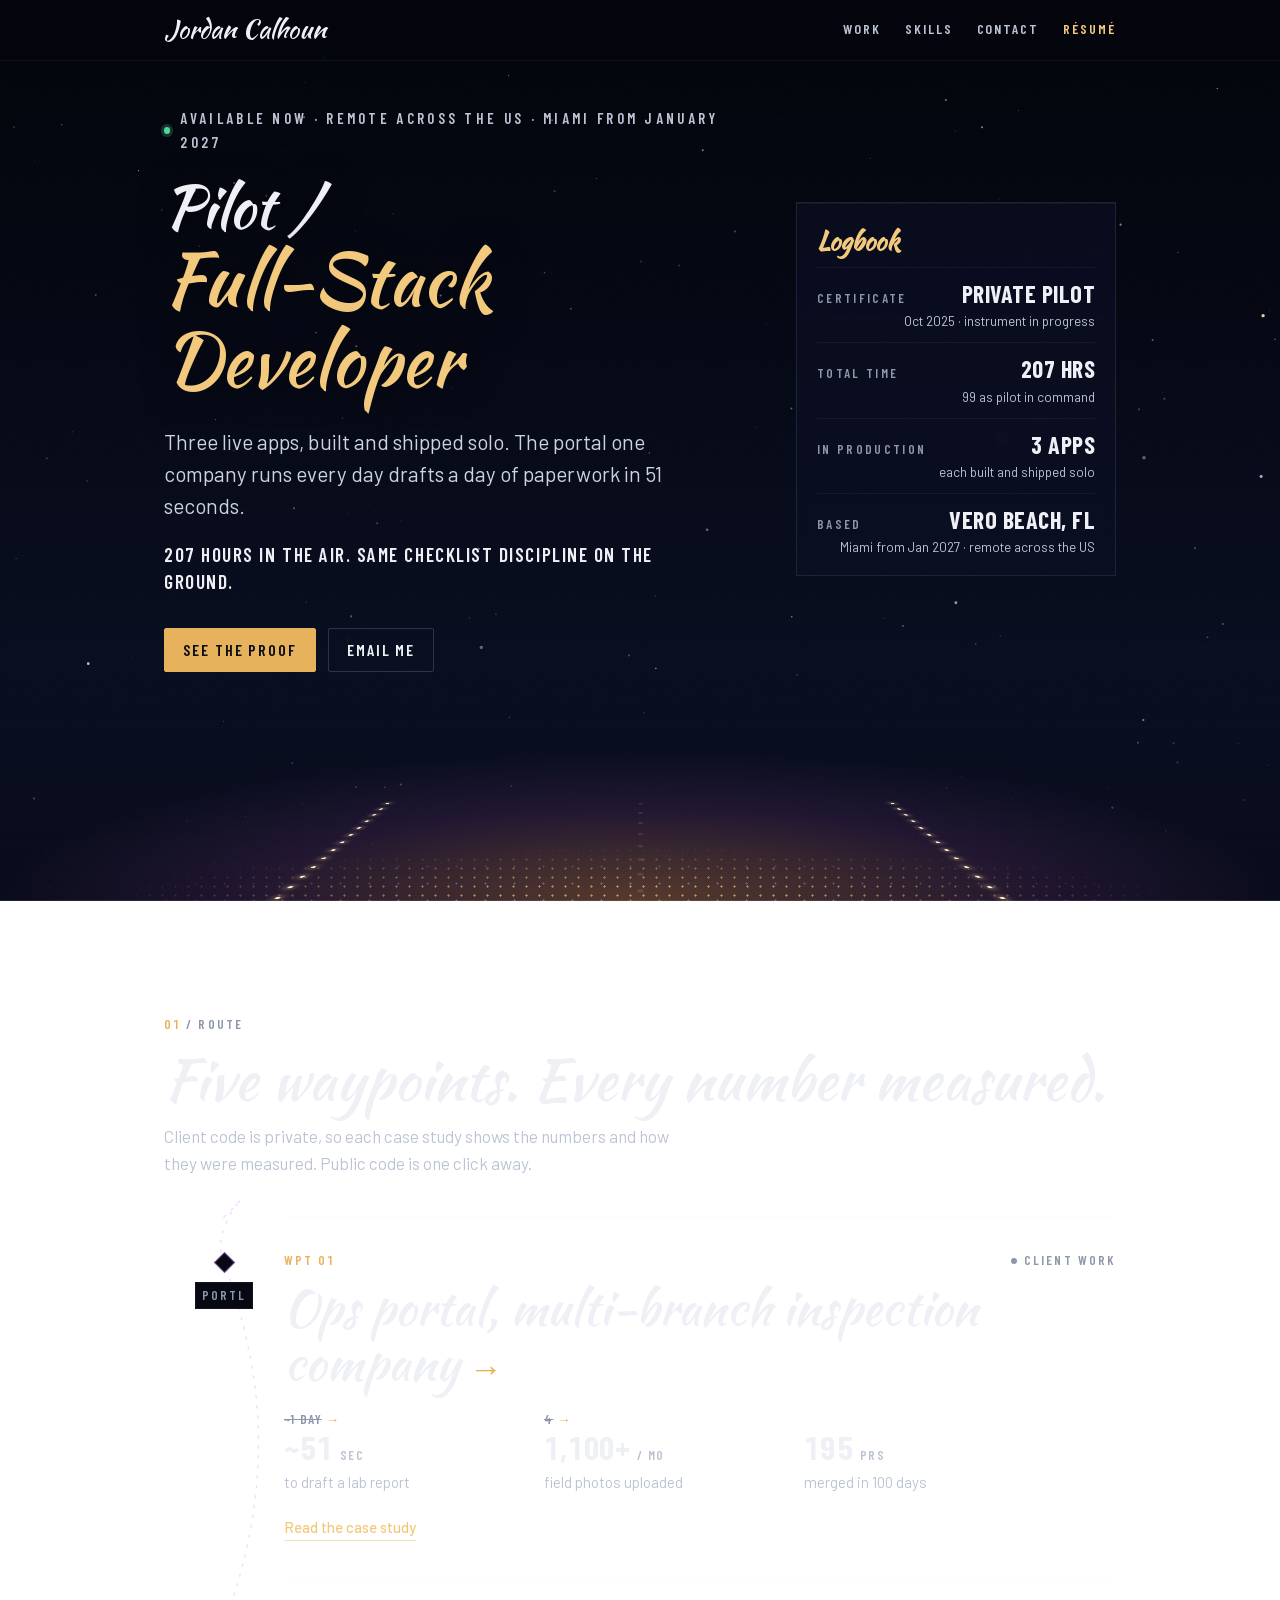
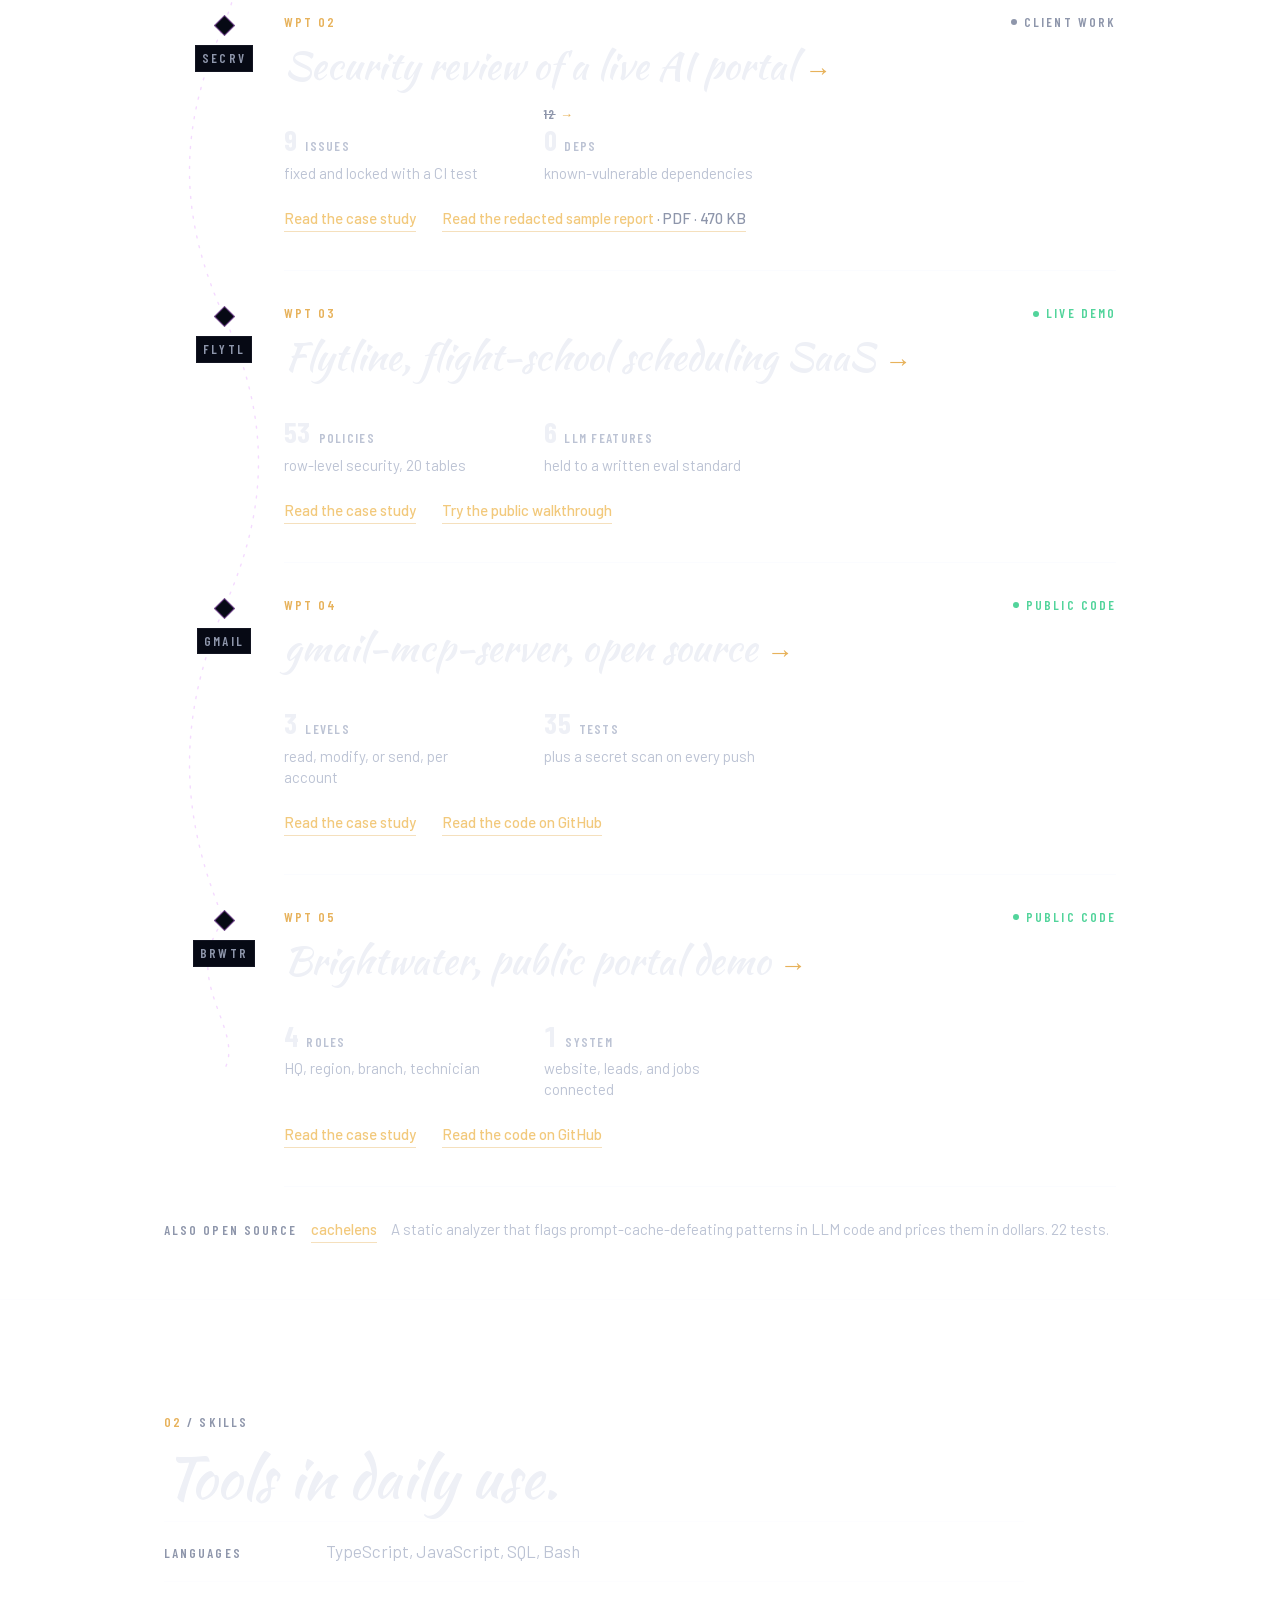
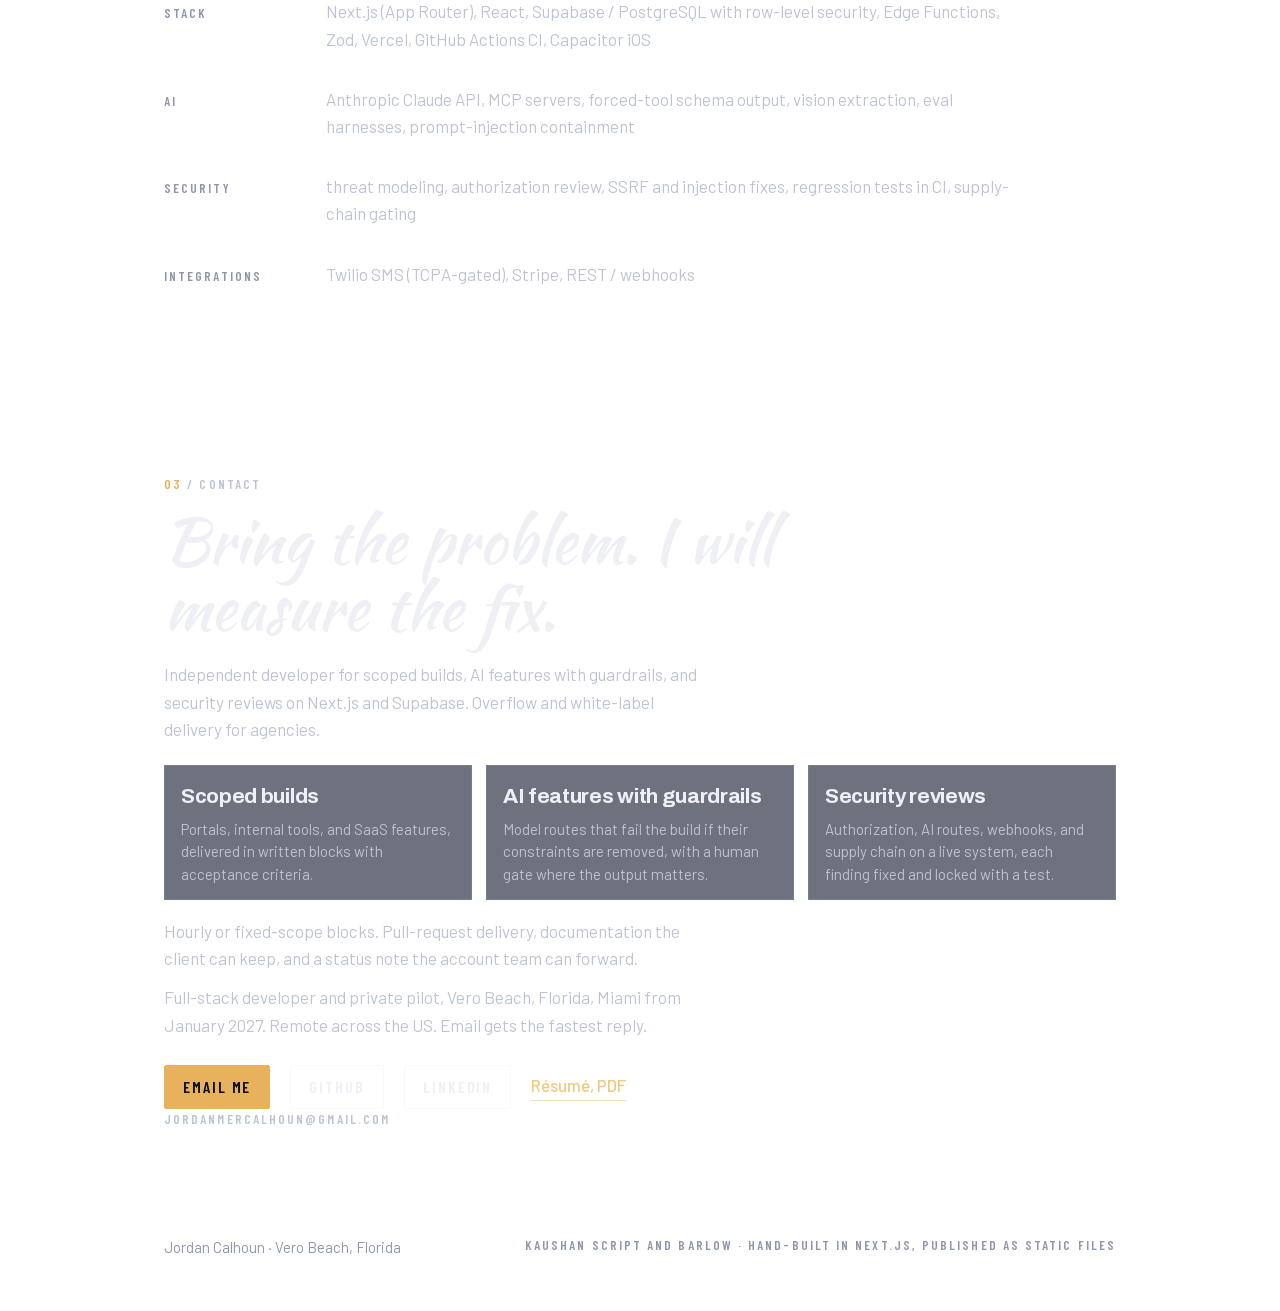
==== commit 78aaa4a5: "Deploy interactive résumé" ====
--- a/index.html
+++ b/index.html
@@ -1 +1 @@
-<!DOCTYPE html><html lang="en" data-theme="dark"><head><meta charSet="utf-8"/><meta name="viewport" content="width=device-width, initial-scale=1"/><link rel="preload" href="/_next/static/media/3667c091265cf81b-s.p.woff2" as="font" crossorigin="" type="font/woff2"/><link rel="preload" href="/_next/static/media/437e5f23c97e320c-s.p.woff2" as="font" crossorigin="" type="font/woff2"/><link rel="preload" href="/_next/static/media/5fb5c05ff73c0616-s.p.woff2" as="font" crossorigin="" type="font/woff2"/><link rel="preload" href="/_next/static/media/61d96c4884191721-s.p.woff2" as="font" crossorigin="" type="font/woff2"/><link rel="preload" href="/_next/static/media/b0bb26939bb40fdb-s.p.woff2" as="font" crossorigin="" type="font/woff2"/><link rel="preload" href="/_next/static/media/c214ffb7f5362987-s.p.woff2" as="font" crossorigin="" type="font/woff2"/><link rel="preload" href="/_next/static/media/da522a9b642f99ae-s.p.woff2" as="font" crossorigin="" type="font/woff2"/><link rel="preload" href="/_next/static/media/e4af272ccee01ff0-s.p.woff2" as="font" crossorigin="" type="font/woff2"/><link rel="preload" href="/_next/static/media/e6df576ec67d906e-s.p.woff2" as="font" crossorigin="" type="font/woff2"/><link rel="stylesheet" href="/_next/static/css/db57eda06e2c948d.css" data-precedence="next"/><link rel="preload" as="script" fetchPriority="low" href="/_next/static/chunks/webpack-c733d74ccba2058a.js"/><script src="/_next/static/chunks/fd9d1056-87da80e0c187477b.js" async=""></script><script src="/_next/static/chunks/117-010855622abcac0d.js" async=""></script><script src="/_next/static/chunks/main-app-86b498b8c8c8160e.js" async=""></script><script src="/_next/static/chunks/972-773d843e15e97eb0.js" async=""></script><script src="/_next/static/chunks/app/page-abe4889f720630c4.js" async=""></script><title>Jordan Calhoun, Full-stack software developer</title><meta name="description" content="Three live apps, built and shipped solo. The portal one company runs every day drafts a day of paperwork in 51 seconds."/><meta property="og:title" content="Jordan Calhoun, Full-stack software developer"/><meta property="og:description" content="Three live apps, built and shipped solo. The portal one company runs every day drafts a day of paperwork in 51 seconds."/><meta property="og:type" content="website"/><meta name="twitter:card" content="summary"/><meta name="twitter:title" content="Jordan Calhoun, Full-stack software developer"/><meta name="twitter:description" content="Three live apps, built and shipped solo. The portal one company runs every day drafts a day of paperwork in 51 seconds."/><meta name="next-size-adjust"/><script src="/_next/static/chunks/polyfills-42372ed130431b0a.js" noModule=""></script></head><body class="__variable_9e6479 __variable_c393a4 __variable_20a377 __variable_6887cf __variable_f367f3 __variable_fc41db"><canvas class="sky" aria-hidden="true"></canvas><header class="topbar"><div class="wrap topbar-inner"><a class="brand" href="/">Jordan Calhoun</a><nav class="topnav" aria-label="Sections"><a href="/#work">Work</a><a href="/#skills">Skills</a><a href="/#contact">Contact</a><a class="resume-link" href="/resumes/jordan-calhoun-resume-2026.pdf" target="_blank" rel="noreferrer">Résumé</a></nav></div></header><main id="top"><section class="hero" aria-labelledby="hero-h1"><div class="wrap hero-grid"><div class="hero-copy"><p class="mono-label hero-kicker"><span class="status-dot" aria-hidden="true"></span>Available now · Remote across the US</p><h1 id="hero-h1" class="proof-h1"><span>Pilot /</span><span>Full-Stack Developer</span></h1><p class="hero-summary">Three live apps, built and shipped solo. The portal one company runs every day drafts a day of paperwork in 51 seconds.</p><p class="hero-aside">207 hours in the air. Same checklist discipline on the ground.</p><div class="hero-ctas"><a class="btn primary" href="#work">See the proof</a><a class="btn ghost" href="mailto:jordanmercalhoun@gmail.com">Email me</a></div></div><aside class="logbook" aria-label="Logbook"><p class="mono-label logbook-title">Logbook</p><dl><div class="check"><dt>Certificate</dt><dd><span class="check-v">Private pilot</span></dd><dd class="check-note">Oct 2025 · instrument in progress</dd></div><div class="check"><dt>Total time</dt><dd><span class="check-v">207 hrs</span></dd><dd class="check-note">99 as pilot in command</dd></div><div class="check"><dt>In production</dt><dd><span class="check-v">3 apps</span></dd><dd class="check-note">each built and shipped solo</dd></div><div class="check"><dt>Based</dt><dd><span class="check-v">Vero Beach, FL</span></dd><dd class="check-note">remote across the US</dd></div></dl></aside></div><div class="horizon" aria-hidden="true"><div class="city"></div><div class="runway"><div class="edge left"><i></i><i></i><i></i><i></i><i></i><i></i><i></i><i></i><i></i><i></i><i></i><i></i><i></i><i></i></div><div class="rabbit"><i style="--i:0"></i><i style="--i:1"></i><i style="--i:2"></i><i style="--i:3"></i><i style="--i:4"></i><i style="--i:5"></i><i style="--i:6"></i><i style="--i:7"></i><i style="--i:8"></i></div><div class="edge right"><i></i><i></i><i></i><i></i><i></i><i></i><i></i><i></i><i></i><i></i><i></i><i></i><i></i><i></i></div></div></div></section><section id="work" class="work"><div class="wrap"><p class="mono-label section-label"><span class="label-n">01</span><span aria-hidden="true"> / </span>Route</p><h2 class="section-title">Five waypoints. Every number measured.</h2><p class="section-sub">Client code is private, so each case study shows the numbers and how they were measured. Public code is one click away.</p><div class="route-box" id="route-box"><ol class="work-index"><li class="wp work-item flagship" data-passed="false"><div class="wp-rail"><span class="wp-mark" aria-hidden="true"></span><span class="mono-label wp-ident">PORTL</span></div><div class="wp-body"><div class="work-item-head"><span class="mono-label work-n">WPT <!-- -->01</span><span class="mono-label status status-client">Client work</span></div><h3 class="work-title"><a class="work-link" href="/work/operations-portal/">Ops portal, multi-branch inspection<!-- --> <span class="nowrap">company<span class="arrow" aria-hidden="true">→</span></span></a></h3><div class="work-metrics"><div class="metric metric-md"><p class="metric-before-line"><span class="sr">Before: </span><span class="metric-before">~1 day</span><span class="metric-arrow" aria-hidden="true"> →</span></p><div class="metric-line"><span class="metric-value">~51</span><span class="metric-unit">sec</span></div><p class="metric-label">to draft a lab report</p></div><div class="metric metric-md"><p class="metric-before-line"><span class="sr">Before: </span><span class="metric-before">4</span><span class="metric-arrow" aria-hidden="true"> →</span></p><div class="metric-line"><span class="metric-value">1,100+</span><span class="metric-unit">/ mo</span></div><p class="metric-label">field photos uploaded</p></div><div class="metric metric-md"><p class="metric-before-line"><span aria-hidden="true"> </span></p><div class="metric-line"><span class="metric-value">195</span><span class="metric-unit">PRs</span></div><p class="metric-label">merged in 100 days</p></div></div><div class="work-proof"><a class="text-link" href="/work/operations-portal/">Read the case study</a></div></div></li><li class="wp work-item" data-passed="false"><div class="wp-rail"><span class="wp-mark" aria-hidden="true"></span><span class="mono-label wp-ident">SECRV</span></div><div class="wp-body"><div class="work-item-head"><span class="mono-label work-n">WPT <!-- -->02</span><span class="mono-label status status-client">Client work</span></div><h3 class="work-title"><a class="work-link" href="/work/security-review/">Security review of a live AI<!-- --> <span class="nowrap">portal<span class="arrow" aria-hidden="true">→</span></span></a></h3><div class="work-metrics"><div class="metric metric-md"><p class="metric-before-line"><span aria-hidden="true"> </span></p><div class="metric-line"><span class="metric-value">9</span><span class="metric-unit">issues</span></div><p class="metric-label">fixed and locked with a CI test</p></div><div class="metric metric-md"><p class="metric-before-line"><span class="sr">Before: </span><span class="metric-before">12</span><span class="metric-arrow" aria-hidden="true"> →</span></p><div class="metric-line"><span class="metric-value">0</span><span class="metric-unit">deps</span></div><p class="metric-label">known-vulnerable dependencies</p></div></div><div class="work-proof"><a class="text-link" href="/work/security-review/">Read the case study</a><a class="text-link" href="/files/security-review-sample.pdf" target="_blank" rel="noreferrer">Read the redacted sample report<span class="meta"> · <!-- -->PDF · 470 KB</span></a></div></div></li><li class="wp work-item" data-passed="false"><div class="wp-rail"><span class="wp-mark" aria-hidden="true"></span><span class="mono-label wp-ident">FLYTL</span></div><div class="wp-body"><div class="work-item-head"><span class="mono-label work-n">WPT <!-- -->03</span><span class="mono-label status status-live">Live demo</span></div><h3 class="work-title"><a class="work-link" href="/work/flytline/">Flytline, flight-school scheduling<!-- --> <span class="nowrap">SaaS<span class="arrow" aria-hidden="true">→</span></span></a></h3><div class="work-metrics"><div class="metric metric-md"><p class="metric-before-line"><span aria-hidden="true"> </span></p><div class="metric-line"><span class="metric-value">53</span><span class="metric-unit">policies</span></div><p class="metric-label">row-level security, 20 tables</p></div><div class="metric metric-md"><p class="metric-before-line"><span aria-hidden="true"> </span></p><div class="metric-line"><span class="metric-value">6</span><span class="metric-unit">LLM features</span></div><p class="metric-label">held to a written eval standard</p></div></div><div class="work-proof"><a class="text-link" href="/work/flytline/">Read the case study</a><a class="text-link" href="https://tryflytline.com/demo/public" target="_blank" rel="noreferrer">Try the public walkthrough</a></div></div></li><li class="wp work-item" data-passed="false"><div class="wp-rail"><span class="wp-mark" aria-hidden="true"></span><span class="mono-label wp-ident">GMAIL</span></div><div class="wp-body"><div class="work-item-head"><span class="mono-label work-n">WPT <!-- -->04</span><span class="mono-label status status-live">Public code</span></div><h3 class="work-title"><a class="work-link" href="/work/gmail-mcp-server/">gmail-mcp-server, open<!-- --> <span class="nowrap">source<span class="arrow" aria-hidden="true">→</span></span></a></h3><div class="work-metrics"><div class="metric metric-md"><p class="metric-before-line"><span aria-hidden="true"> </span></p><div class="metric-line"><span class="metric-value">3</span><span class="metric-unit">levels</span></div><p class="metric-label">read, modify, or send, per account</p></div><div class="metric metric-md"><p class="metric-before-line"><span aria-hidden="true"> </span></p><div class="metric-line"><span class="metric-value">35</span><span class="metric-unit">tests</span></div><p class="metric-label">plus a secret scan on every push</p></div></div><div class="work-proof"><a class="text-link" href="/work/gmail-mcp-server/">Read the case study</a><a class="text-link" href="https://github.com/flt-sudo/gmail-mcp-server" target="_blank" rel="noreferrer">Read the code on GitHub</a></div></div></li><li class="wp work-item" data-passed="false"><div class="wp-rail"><span class="wp-mark" aria-hidden="true"></span><span class="mono-label wp-ident">BRWTR</span></div><div class="wp-body"><div class="work-item-head"><span class="mono-label work-n">WPT <!-- -->05</span><span class="mono-label status status-live">Public code</span></div><h3 class="work-title"><a class="work-link" href="/work/brightwater/">Brightwater, public portal<!-- --> <span class="nowrap">demo<span class="arrow" aria-hidden="true">→</span></span></a></h3><div class="work-metrics"><div class="metric metric-md"><p class="metric-before-line"><span aria-hidden="true"> </span></p><div class="metric-line"><span class="metric-value">4</span><span class="metric-unit">roles</span></div><p class="metric-label">HQ, region, branch, technician</p></div><div class="metric metric-md"><p class="metric-before-line"><span aria-hidden="true"> </span></p><div class="metric-line"><span class="metric-value">1</span><span class="metric-unit">system</span></div><p class="metric-label">website, leads, and jobs connected</p></div></div><div class="work-proof"><a class="text-link" href="/work/brightwater/">Read the case study</a><a class="text-link" href="https://github.com/flt-sudo/brightwater-portal" target="_blank" rel="noreferrer">Read the code on GitHub</a></div></div></li></ol></div><p class="also"><span class="mono-label">Also open source</span><a class="text-link" href="https://github.com/flt-sudo/cachelens" target="_blank" rel="noreferrer">cachelens</a><span>A static analyzer that flags prompt-cache-defeating patterns in LLM code and prices them in dollars. 22 tests.</span></p></div></section><section id="skills" class="reveal-on-scroll"><div class="wrap"><p class="mono-label section-label"><span class="label-n">02</span><span aria-hidden="true"> / </span>Skills</p><h2 class="section-title">Tools in daily use.</h2><dl class="checklist"><div class="check check-wide"><dt>Languages</dt><dd><span class="check-v">TypeScript, JavaScript, SQL, Bash</span></dd></div><div class="check check-wide"><dt>Stack</dt><dd><span class="check-v">Next.js (App Router), React, Supabase / PostgreSQL with row-level security, Edge Functions, Zod, Vercel, GitHub Actions CI, Capacitor iOS</span></dd></div><div class="check check-wide"><dt>AI</dt><dd><span class="check-v">Anthropic Claude API, MCP servers, forced-tool schema output, vision extraction, eval harnesses, prompt-injection containment</span></dd></div><div class="check check-wide"><dt>Security</dt><dd><span class="check-v">threat modeling, authorization review, SSRF and injection fixes, regression tests in CI, supply-chain gating</span></dd></div><div class="check check-wide"><dt>Integrations</dt><dd><span class="check-v">Twilio SMS (TCPA-gated), Stripe, REST / webhooks</span></dd></div></dl></div></section><section id="contact" class="contact"><div class="wrap"><p class="mono-label section-label"><span class="label-n">03</span><span aria-hidden="true"> / </span>Contact</p><h2>Bring the problem. I will measure the fix.</h2><p>Full-stack developer and private pilot, <!-- -->Vero Beach, Florida<!-- -->. Remote across the US. Email gets the fastest reply.</p><div class="dl-row"><a class="btn primary" href="mailto:jordanmercalhoun@gmail.com">Email me</a><a class="btn ghost" href="https://github.com/flt-sudo" target="_blank" rel="noreferrer">GitHub</a><a class="btn ghost" href="https://www.linkedin.com/in/jordanmercalhoun/" target="_blank" rel="noreferrer">LinkedIn</a><a class="text-link" href="/resumes/jordan-calhoun-resume-2026.pdf" target="_blank" rel="noreferrer">Résumé, PDF</a></div><p class="mono-label contact-email">jordanmercalhoun@gmail.com</p></div></section></main><footer><div class="wrap footer-inner"><p>Jordan Calhoun<!-- --> · <!-- -->Vero Beach, Florida</p><p class="mono-label">Kaushan Script and Barlow · hand-built in Next.js, published as static files</p></div></footer><script src="/_next/static/chunks/webpack-c733d74ccba2058a.js" async=""></script><script>(self.__next_f=self.__next_f||[]).push([0]);self.__next_f.push([2,null])</script><script>self.__next_f.push([1,"1:HL[\"/_next/static/media/3667c091265cf81b-s.p.woff2\",\"font\",{\"crossOrigin\":\"\",\"type\":\"font/woff2\"}]\n2:HL[\"/_next/static/media/437e5f23c97e320c-s.p.woff2\",\"font\",{\"crossOrigin\":\"\",\"type\":\"font/woff2\"}]\n3:HL[\"/_next/static/media/5fb5c05ff73c0616-s.p.woff2\",\"font\",{\"crossOrigin\":\"\",\"type\":\"font/woff2\"}]\n4:HL[\"/_next/static/media/61d96c4884191721-s.p.woff2\",\"font\",{\"crossOrigin\":\"\",\"type\":\"font/woff2\"}]\n5:HL[\"/_next/static/media/b0bb26939bb40fdb-s.p.woff2\",\"font\",{\"crossOrigin\":\"\",\"type\":\"font/woff2\"}]\n6:HL[\"/_next/static/media/c214ffb7f5362987-s.p.woff2\",\"font\",{\"crossOrigin\":\"\",\"type\":\"font/woff2\"}]\n7:HL[\"/_next/static/media/da522a9b642f99ae-s.p.woff2\",\"font\",{\"crossOrigin\":\"\",\"type\":\"font/woff2\"}]\n8:HL[\"/_next/static/media/e4af272ccee01ff0-s.p.woff2\",\"font\",{\"crossOrigin\":\"\",\"type\":\"font/woff2\"}]\n9:HL[\"/_next/static/media/e6df576ec67d906e-s.p.woff2\",\"font\",{\"crossOrigin\":\"\",\"type\":\"font/woff2\"}]\na:HL[\"/_next/static/css/db57eda06e2c948d.css\",\"style\"]\n"])</script><script>self.__next_f.push([1,"b:I[2846,[],\"\"]\nd:I[1504,[\"972\",\"static/chunks/972-773d843e15e97eb0.js\",\"931\",\"static/chunks/app/page-abe4889f720630c4.js\"],\"default\"]\ne:I[2972,[\"972\",\"static/chunks/972-773d843e15e97eb0.js\",\"931\",\"static/chunks/app/page-abe4889f720630c4.js\"],\"\"]\nf:I[5704,[\"972\",\"static/chunks/972-773d843e15e97eb0.js\",\"931\",\"static/chunks/app/page-abe4889f720630c4.js\"],\"default\"]\n10:I[4707,[],\"\"]\n11:I[6423,[],\"\"]\n13:I[1060,[],\"\"]\n14:[]\n"])</script><script>self.__next_f.push([1,"0:[\"$\",\"$Lb\",null,{\"buildId\":\"6NeMoi0MU0OgG-pRlHoOR\",\"assetPrefix\":\"\",\"urlParts\":[\"\",\"\"],\"initialTree\":[\"\",{\"children\":[\"__PAGE__\",{}]},\"$undefined\",\"$undefined\",true],\"initialSeedData\":[\"\",{\"children\":[\"__PAGE__\",{},[[\"$Lc\",[[\"$\",\"$Ld\",null,{}],[\"$\",\"header\",null,{\"className\":\"topbar\",\"children\":[\"$\",\"div\",null,{\"className\":\"wrap topbar-inner\",\"children\":[[\"$\",\"$Le\",null,{\"className\":\"brand\",\"href\":\"/\",\"children\":\"Jordan Calhoun\"}],[\"$\",\"nav\",null,{\"className\":\"topnav\",\"aria-label\":\"Sections\",\"children\":[[\"$\",\"$Le\",null,{\"href\":\"/#work\",\"children\":\"Work\"}],[\"$\",\"$Le\",null,{\"href\":\"/#skills\",\"children\":\"Skills\"}],[\"$\",\"$Le\",null,{\"href\":\"/#contact\",\"children\":\"Contact\"}],[\"$\",\"a\",null,{\"className\":\"resume-link\",\"href\":\"/resumes/jordan-calhoun-resume-2026.pdf\",\"target\":\"_blank\",\"rel\":\"noreferrer\",\"children\":\"Résumé\"}]]}]]}]}],[\"$\",\"main\",null,{\"id\":\"top\",\"children\":[[\"$\",\"section\",null,{\"className\":\"hero\",\"aria-labelledby\":\"hero-h1\",\"children\":[[\"$\",\"div\",null,{\"className\":\"wrap hero-grid\",\"children\":[[\"$\",\"div\",null,{\"className\":\"hero-copy\",\"children\":[[\"$\",\"p\",null,{\"className\":\"mono-label hero-kicker\",\"children\":[[\"$\",\"span\",null,{\"className\":\"status-dot\",\"aria-hidden\":\"true\"}],\"Available now · Remote across the US\"]}],[\"$\",\"h1\",null,{\"id\":\"hero-h1\",\"className\":\"proof-h1\",\"children\":[[\"$\",\"span\",\"0\",{\"children\":\"Pilot /\"}],[\"$\",\"span\",\"1\",{\"children\":\"Full-Stack Developer\"}]]}],[\"$\",\"p\",null,{\"className\":\"hero-summary\",\"children\":\"Three live apps, built and shipped solo. The portal one company runs every day drafts a day of paperwork in 51 seconds.\"}],[\"$\",\"p\",null,{\"className\":\"hero-aside\",\"children\":\"207 hours in the air. Same checklist discipline on the ground.\"}],[\"$\",\"div\",null,{\"className\":\"hero-ctas\",\"children\":[[\"$\",\"a\",null,{\"className\":\"btn primary\",\"href\":\"#work\",\"children\":\"See the proof\"}],[\"$\",\"a\",null,{\"className\":\"btn ghost\",\"href\":\"mailto:jordanmercalhoun@gmail.com\",\"children\":\"Email me\"}]]}]]}],[\"$\",\"aside\",null,{\"className\":\"logbook\",\"aria-label\":\"Logbook\",\"children\":[[\"$\",\"p\",null,{\"className\":\"mono-label logbook-title\",\"children\":\"Logbook\"}],[\"$\",\"dl\",null,{\"children\":[[\"$\",\"div\",\"Certificate\",{\"className\":\"check\",\"children\":[[\"$\",\"dt\",null,{\"children\":\"Certificate\"}],[\"$\",\"dd\",null,{\"children\":[\"$\",\"span\",null,{\"className\":\"check-v\",\"children\":\"Private pilot\"}]}],[\"$\",\"dd\",null,{\"className\":\"check-note\",\"children\":\"Oct 2025 · instrument in progress\"}]]}],[\"$\",\"div\",\"Total time\",{\"className\":\"check\",\"children\":[[\"$\",\"dt\",null,{\"children\":\"Total time\"}],[\"$\",\"dd\",null,{\"children\":[\"$\",\"span\",null,{\"className\":\"check-v\",\"children\":\"207 hrs\"}]}],[\"$\",\"dd\",null,{\"className\":\"check-note\",\"children\":\"99 as pilot in command\"}]]}],[\"$\",\"div\",\"In production\",{\"className\":\"check\",\"children\":[[\"$\",\"dt\",null,{\"children\":\"In production\"}],[\"$\",\"dd\",null,{\"children\":[\"$\",\"span\",null,{\"className\":\"check-v\",\"children\":\"3 apps\"}]}],[\"$\",\"dd\",null,{\"className\":\"check-note\",\"children\":\"each built and shipped solo\"}]]}],[\"$\",\"div\",\"Based\",{\"className\":\"check\",\"children\":[[\"$\",\"dt\",null,{\"children\":\"Based\"}],[\"$\",\"dd\",null,{\"children\":[\"$\",\"span\",null,{\"className\":\"check-v\",\"children\":\"Vero Beach, FL\"}]}],[\"$\",\"dd\",null,{\"className\":\"check-note\",\"children\":\"remote across the US\"}]]}]]}]]}]]}],[\"$\",\"div\",null,{\"className\":\"horizon\",\"aria-hidden\":\"true\",\"children\":[[\"$\",\"div\",null,{\"className\":\"city\"}],[\"$\",\"div\",null,{\"className\":\"runway\",\"children\":[[\"$\",\"div\",null,{\"className\":\"edge left\",\"children\":[[\"$\",\"i\",\"0\",{}],[\"$\",\"i\",\"1\",{}],[\"$\",\"i\",\"2\",{}],[\"$\",\"i\",\"3\",{}],[\"$\",\"i\",\"4\",{}],[\"$\",\"i\",\"5\",{}],[\"$\",\"i\",\"6\",{}],[\"$\",\"i\",\"7\",{}],[\"$\",\"i\",\"8\",{}],[\"$\",\"i\",\"9\",{}],[\"$\",\"i\",\"10\",{}],[\"$\",\"i\",\"11\",{}],[\"$\",\"i\",\"12\",{}],[\"$\",\"i\",\"13\",{}]]}],[\"$\",\"div\",null,{\"className\":\"rabbit\",\"children\":[[\"$\",\"i\",\"0\",{\"style\":{\"--i\":0}}],[\"$\",\"i\",\"1\",{\"style\":{\"--i\":1}}],[\"$\",\"i\",\"2\",{\"style\":{\"--i\":2}}],[\"$\",\"i\",\"3\",{\"style\":{\"--i\":3}}],[\"$\",\"i\",\"4\",{\"style\":{\"--i\":4}}],[\"$\",\"i\",\"5\",{\"style\":{\"--i\":5}}],[\"$\",\"i\",\"6\",{\"style\":{\"--i\":6}}],[\"$\",\"i\",\"7\",{\"style\":{\"--i\":7}}],[\"$\",\"i\",\"8\",{\"style\":{\"--i\":8}}]]}],[\"$\",\"div\",null,{\"className\":\"edge right\",\"children\":[[\"$\",\"i\",\"0\",{}],[\"$\",\"i\",\"1\",{}],[\"$\",\"i\",\"2\",{}],[\"$\",\"i\",\"3\",{}],[\"$\",\"i\",\"4\",{}],[\"$\",\"i\",\"5\",{}],[\"$\",\"i\",\"6\",{}],[\"$\",\"i\",\"7\",{}],[\"$\",\"i\",\"8\",{}],[\"$\",\"i\",\"9\",{}],[\"$\",\"i\",\"10\",{}],[\"$\",\"i\",\"11\",{}],[\"$\",\"i\",\"12\",{}],[\"$\",\"i\",\"13\",{}]]}]]}]]}]]}],[\"$\",\"section\",null,{\"id\":\"work\",\"className\":\"work\",\"children\":[\"$\",\"div\",null,{\"className\":\"wrap\",\"children\":[[\"$\",\"p\",null,{\"className\":\"mono-label section-label\",\"children\":[[\"$\",\"span\",null,{\"className\":\"label-n\",\"children\":\"01\"}],[\"$\",\"span\",null,{\"aria-hidden\":\"true\",\"children\":\" / \"}],\"Route\"]}],[\"$\",\"h2\",null,{\"className\":\"section-title\",\"children\":\"Five waypoints. Every number measured.\"}],[\"$\",\"p\",null,{\"className\":\"section-sub\",\"children\":\"Client code is private, so each case study shows the numbers and how they were measured. Public code is one click away.\"}],[\"$\",\"div\",null,{\"className\":\"route-box\",\"id\":\"route-box\",\"children\":[[\"$\",\"$Lf\",null,{\"containerId\":\"route-box\"}],[\"$\",\"ol\",null,{\"className\":\"work-index\",\"children\":[[\"$\",\"li\",\"operations-portal\",{\"className\":\"wp work-item flagship\",\"data-passed\":\"false\",\"children\":[[\"$\",\"div\",null,{\"className\":\"wp-rail\",\"children\":[[\"$\",\"span\",null,{\"className\":\"wp-mark\",\"aria-hidden\":\"true\"}],[\"$\",\"span\",null,{\"className\":\"mono-label wp-ident\",\"children\":\"PORTL\"}]]}],[\"$\",\"div\",null,{\"className\":\"wp-body\",\"children\":[[\"$\",\"div\",null,{\"className\":\"work-item-head\",\"children\":[[\"$\",\"span\",null,{\"className\":\"mono-label work-n\",\"children\":[\"WPT \",\"01\"]}],[\"$\",\"span\",null,{\"className\":\"mono-label status status-client\",\"children\":\"Client work\"}]]}],[\"$\",\"h3\",null,{\"className\":\"work-title\",\"children\":[\"$\",\"$Le\",null,{\"href\":\"/work/operations-portal/\",\"className\":\"work-link\",\"children\":[\"Ops portal, multi-branch inspection\",\" \",[\"$\",\"span\",null,{\"className\":\"nowrap\",\"children\":[\"company\",[\"$\",\"span\",null,{\"className\":\"arrow\",\"aria-hidden\":\"true\",\"children\":\"→\"}]]}]]}]}],[\"$\",\"div\",null,{\"className\":\"work-metrics\",\"children\":[[\"$\",\"div\",null,{\"className\":\"metric metric-md\",\"children\":[[\"$\",\"p\",null,{\"className\":\"metric-before-line\",\"children\":[[\"$\",\"span\",null,{\"className\":\"sr\",\"children\":\"Before: \"}],[\"$\",\"span\",null,{\"className\":\"metric-before\",\"children\":\"~1 day\"}],[\"$\",\"span\",null,{\"className\":\"metric-arrow\",\"aria-hidden\":\"true\",\"children\":\" →\"}]]}],[\"$\",\"div\",null,{\"className\":\"metric-line\",\"children\":[[\"$\",\"span\",null,{\"className\":\"metric-value\",\"children\":\"~51\"}],[\"$\",\"span\",null,{\"className\":\"metric-unit\",\"children\":\"sec\"}],\"$undefined\"]}],[\"$\",\"p\",null,{\"className\":\"metric-label\",\"children\":\"to draft a lab report\"}]]}],[\"$\",\"div\",null,{\"className\":\"metric metric-md\",\"children\":[[\"$\",\"p\",null,{\"className\":\"metric-before-line\",\"children\":[[\"$\",\"span\",null,{\"className\":\"sr\",\"children\":\"Before: \"}],[\"$\",\"span\",null,{\"className\":\"metric-before\",\"children\":\"4\"}],[\"$\",\"span\",null,{\"className\":\"metric-arrow\",\"aria-hidden\":\"true\",\"children\":\" →\"}]]}],[\"$\",\"div\",null,{\"className\":\"metric-line\",\"children\":[[\"$\",\"span\",null,{\"className\":\"metric-value\",\"children\":\"1,100+\"}],[\"$\",\"span\",null,{\"className\":\"metric-unit\",\"children\":\"/ mo\"}],\"$undefined\"]}],[\"$\",\"p\",null,{\"className\":\"metric-label\",\"children\":\"field photos uploaded\"}]]}],[\"$\",\"div\",null,{\"className\":\"metric metric-md\",\"children\":[[\"$\",\"p\",null,{\"className\":\"metric-before-line\",\"children\":[\"$\",\"span\",null,{\"aria-hidden\":\"true\",\"children\":\" \"}]}],[\"$\",\"div\",null,{\"className\":\"metric-line\",\"children\":[[\"$\",\"span\",null,{\"className\":\"metric-value\",\"children\":\"195\"}],[\"$\",\"span\",null,{\"className\":\"metric-unit\",\"children\":\"PRs\"}],\"$undefined\"]}],[\"$\",\"p\",null,{\"className\":\"metric-label\",\"children\":\"merged in 100 days\"}]]}]]}],[\"$\",\"div\",null,{\"className\":\"work-proof\",\"children\":[[\"$\",\"$Le\",null,{\"className\":\"text-link\",\"href\":\"/work/operations-portal/\",\"children\":\"Read the case study\"}],[]]}]]}]]}],[\"$\",\"li\",\"security-review\",{\"className\":\"wp work-item\",\"data-passed\":\"false\",\"children\":[[\"$\",\"div\",null,{\"className\":\"wp-rail\",\"children\":[[\"$\",\"span\",null,{\"className\":\"wp-mark\",\"aria-hidden\":\"true\"}],[\"$\",\"span\",null,{\"className\":\"mono-label wp-ident\",\"children\":\"SECRV\"}]]}],[\"$\",\"div\",null,{\"className\":\"wp-body\",\"children\":[[\"$\",\"div\",null,{\"className\":\"work-item-head\",\"children\":[[\"$\",\"span\",null,{\"className\":\"mono-label work-n\",\"children\":[\"WPT \",\"02\"]}],[\"$\",\"span\",null,{\"className\":\"mono-label status status-client\",\"children\":\"Client work\"}]]}],[\"$\",\"h3\",null,{\"className\":\"work-title\",\"children\":[\"$\",\"$Le\",null,{\"href\":\"/work/security-review/\",\"className\":\"work-link\",\"children\":[\"Security review of a live AI\",\" \",[\"$\",\"span\",null,{\"className\":\"nowrap\",\"children\":[\"portal\",[\"$\",\"span\",null,{\"className\":\"arrow\",\"aria-hidden\":\"true\",\"children\":\"→\"}]]}]]}]}],[\"$\",\"div\",null,{\"className\":\"work-metrics\",\"children\":[[\"$\",\"div\",null,{\"className\":\"metric metric-md\",\"children\":[[\"$\",\"p\",null,{\"className\":\"metric-before-line\",\"children\":[\"$\",\"span\",null,{\"aria-hidden\":\"true\",\"children\":\" \"}]}],[\"$\",\"div\",null,{\"className\":\"metric-line\",\"children\":[[\"$\",\"span\",null,{\"className\":\"metric-value\",\"children\":\"9\"}],[\"$\",\"span\",null,{\"className\":\"metric-unit\",\"children\":\"issues\"}],\"$undefined\"]}],[\"$\",\"p\",null,{\"className\":\"metric-label\",\"children\":\"fixed and locked with a CI test\"}]]}],[\"$\",\"div\",null,{\"className\":\"metric metric-md\",\"children\":[[\"$\",\"p\",null,{\"className\":\"metric-before-line\",\"children\":[[\"$\",\"span\",null,{\"className\":\"sr\",\"children\":\"Before: \"}],[\"$\",\"span\",null,{\"className\":\"metric-before\",\"children\":\"12\"}],[\"$\",\"span\",null,{\"className\":\"metric-arrow\",\"aria-hidden\":\"true\",\"children\":\" →\"}]]}],[\"$\",\"div\",null,{\"className\":\"metric-line\",\"children\":[[\"$\",\"span\",null,{\"className\":\"metric-value\",\"children\":\"0\"}],[\"$\",\"span\",null,{\"className\":\"metric-unit\",\"children\":\"deps\"}],\"$undefined\"]}],[\"$\",\"p\",null,{\"className\":\"metric-label\",\"children\":\"known-vulnerable dependencies\"}]]}]]}],[\"$\",\"div\",null,{\"className\":\"work-proof\",\"children\":[[\"$\",\"$Le\",null,{\"className\":\"text-link\",\"href\":\"/work/security-review/\",\"children\":\"Read the case study\"}],[[\"$\",\"a\",\"/files/security-review-sample.pdf\",{\"className\":\"text-link\",\"href\":\"/files/security-review-sample.pdf\",\"target\":\"_blank\",\"rel\":\"noreferrer\",\"children\":[\"Read the redacted sample report\",[\"$\",\"span\",null,{\"className\":\"meta\",\"children\":[\" · \",\"PDF · 470 KB\"]}]]}]]]}]]}]]}],[\"$\",\"li\",\"flytline\",{\"className\":\"wp work-item\",\"data-passed\":\"false\",\"children\":[[\"$\",\"div\",null,{\"className\":\"wp-rail\",\"children\":[[\"$\",\"span\",null,{\"className\":\"wp-mark\",\"aria-hidden\":\"true\"}],[\"$\",\"span\",null,{\"className\":\"mono-label wp-ident\",\"children\":\"FLYTL\"}]]}],[\"$\",\"div\",null,{\"className\":\"wp-body\",\"children\":[[\"$\",\"div\",null,{\"className\":\"work-item-head\",\"children\":[[\"$\",\"span\",null,{\"className\":\"mono-label work-n\",\"children\":[\"WPT \",\"03\"]}],[\"$\",\"span\",null,{\"className\":\"mono-label status status-live\",\"children\":\"Live demo\"}]]}],[\"$\",\"h3\",null,{\"className\":\"work-title\",\"children\":[\"$\",\"$Le\",null,{\"href\":\"/work/flytline/\",\"className\":\"work-link\",\"children\":[\"Flytline, flight-school scheduling\",\" \",[\"$\",\"span\",null,{\"className\":\"nowrap\",\"children\":[\"SaaS\",[\"$\",\"span\",null,{\"className\":\"arrow\",\"aria-hidden\":\"true\",\"children\":\"→\"}]]}]]}]}],[\"$\",\"div\",null,{\"className\":\"work-metrics\",\"children\":[[\"$\",\"div\",null,{\"className\":\"metric metric-md\",\"children\":[[\"$\",\"p\",null,{\"className\":\"metric-before-line\",\"children\":[\"$\",\"span\",null,{\"aria-hidden\":\"true\",\"children\":\" \"}]}],[\"$\",\"div\",null,{\"className\":\"metric-line\",\"children\":[[\"$\",\"span\",null,{\"className\":\"metric-value\",\"children\":\"53\"}],[\"$\",\"span\",null,{\"className\":\"metric-unit\",\"children\":\"policies\"}],\"$undefined\"]}],[\"$\",\"p\",null,{\"className\":\"metric-label\",\"children\":\"row-level security, 20 tables\"}]]}],[\"$\",\"div\",null,{\"className\":\"metric metric-md\",\"children\":[[\"$\",\"p\",null,{\"className\":\"metric-before-line\",\"children\":[\"$\",\"span\",null,{\"aria-hidden\":\"true\",\"children\":\" \"}]}],[\"$\",\"div\",null,{\"className\":\"metric-line\",\"children\":[[\"$\",\"span\",null,{\"className\":\"metric-value\",\"children\":\"6\"}],[\"$\",\"span\",null,{\"className\":\"metric-unit\",\"children\":\"LLM features\"}],\"$undefined\"]}],[\"$\",\"p\",null,{\"className\":\"metric-label\",\"children\":\"held to a written eval standard\"}]]}]]}],[\"$\",\"div\",null,{\"className\":\"work-proof\",\"children\":[[\"$\",\"$Le\",null,{\"className\":\"text-link\",\"href\":\"/work/flytline/\",\"children\":\"Read the case study\"}],[[\"$\",\"a\",\"https://tryflytline.com/demo/public\",{\"className\":\"text-link\",\"href\":\"https://tryflytline.com/demo/public\",\"target\":\"_blank\",\"rel\":\"noreferrer\",\"children\":[\"Try the public walkthrough\",\"$undefined\"]}]]]}]]}]]}],[\"$\",\"li\",\"gmail-mcp-server\",{\"className\":\"wp work-item\",\"data-passed\":\"false\",\"children\":[[\"$\",\"div\",null,{\"className\":\"wp-rail\",\"children\":[[\"$\",\"span\",null,{\"className\":\"wp-mark\",\"aria-hidden\":\"true\"}],[\"$\",\"span\",null,{\"className\":\"mono-label wp-ident\",\"children\":\"GMAIL\"}]]}],[\"$\",\"div\",null,{\"className\":\"wp-body\",\"children\":[[\"$\",\"div\",null,{\"className\":\"work-item-head\",\"children\":[[\"$\",\"span\",null,{\"className\":\"mono-label work-n\",\"children\":[\"WPT \",\"04\"]}],[\"$\",\"span\",null,{\"className\":\"mono-label status status-live\",\"children\":\"Public code\"}]]}],[\"$\",\"h3\",null,{\"className\":\"work-title\",\"children\":[\"$\",\"$Le\",null,{\"href\":\"/work/gmail-mcp-server/\",\"className\":\"work-link\",\"children\":[\"gmail-mcp-server, open\",\" \",[\"$\",\"span\",null,{\"className\":\"nowrap\",\"children\":[\"source\",[\"$\",\"span\",null,{\"className\":\"arrow\",\"aria-hidden\":\"true\",\"children\":\"→\"}]]}]]}]}],[\"$\",\"div\",null,{\"className\":\"work-metrics\",\"children\":[[\"$\",\"div\",null,{\"className\":\"metric metric-md\",\"children\":[[\"$\",\"p\",null,{\"className\":\"metric-before-line\",\"children\":[\"$\",\"span\",null,{\"aria-hidden\":\"true\",\"children\":\" \"}]}],[\"$\",\"div\",null,{\"className\":\"metric-line\",\"children\":[[\"$\",\"span\",null,{\"className\":\"metric-value\",\"children\":\"3\"}],[\"$\",\"span\",null,{\"className\":\"metric-unit\",\"children\":\"levels\"}],\"$undefined\"]}],[\"$\",\"p\",null,{\"className\":\"metric-label\",\"children\":\"read, modify, or send, per account\"}]]}],[\"$\",\"div\",null,{\"className\":\"metric metric-md\",\"children\":[[\"$\",\"p\",null,{\"className\":\"metric-before-line\",\"children\":[\"$\",\"span\",null,{\"aria-hidden\":\"true\",\"children\":\" \"}]}],[\"$\",\"div\",null,{\"className\":\"metric-line\",\"children\":[[\"$\",\"span\",null,{\"className\":\"metric-value\",\"children\":\"35\"}],[\"$\",\"span\",null,{\"className\":\"metric-unit\",\"children\":\"tests\"}],\"$undefined\"]}],[\"$\",\"p\",null,{\"className\":\"metric-label\",\"children\":\"plus a secret scan on every push\"}]]}]]}],[\"$\",\"div\",null,{\"className\":\"work-proof\",\"children\":[[\"$\",\"$Le\",null,{\"className\":\"text-link\",\"href\":\"/work/gmail-mcp-server/\",\"children\":\"Read the case study\"}],[[\"$\",\"a\",\"https://github.com/flt-sudo/gmail-mcp-server\",{\"className\":\"text-link\",\"href\":\"https://github.com/flt-sudo/gmail-mcp-server\",\"target\":\"_blank\",\"rel\":\"noreferrer\",\"children\":[\"Read the code on GitHub\",\"$undefined\"]}]]]}]]}]]}],[\"$\",\"li\",\"brightwater\",{\"className\":\"wp work-item\",\"data-passed\":\"false\",\"children\":[[\"$\",\"div\",null,{\"className\":\"wp-rail\",\"children\":[[\"$\",\"span\",null,{\"className\":\"wp-mark\",\"aria-hidden\":\"true\"}],[\"$\",\"span\",null,{\"className\":\"mono-label wp-ident\",\"children\":\"BRWTR\"}]]}],[\"$\",\"div\",null,{\"className\":\"wp-body\",\"children\":[[\"$\",\"div\",null,{\"className\":\"work-item-head\",\"children\":[[\"$\",\"span\",null,{\"className\":\"mono-label work-n\",\"children\":[\"WPT \",\"05\"]}],[\"$\",\"span\",null,{\"className\":\"mono-label status status-live\",\"children\":\"Public code\"}]]}],[\"$\",\"h3\",null,{\"className\":\"work-title\",\"children\":[\"$\",\"$Le\",null,{\"href\":\"/work/brightwater/\",\"className\":\"work-link\",\"children\":[\"Brightwater, public portal\",\" \",[\"$\",\"span\",null,{\"className\":\"nowrap\",\"children\":[\"demo\",[\"$\",\"span\",null,{\"className\":\"arrow\",\"aria-hidden\":\"true\",\"children\":\"→\"}]]}]]}]}],[\"$\",\"div\",null,{\"className\":\"work-metrics\",\"children\":[[\"$\",\"div\",null,{\"className\":\"metric metric-md\",\"children\":[[\"$\",\"p\",null,{\"className\":\"metric-before-line\",\"children\":[\"$\",\"span\",null,{\"aria-hidden\":\"true\",\"children\":\" \"}]}],[\"$\",\"div\",null,{\"className\":\"metric-line\",\"children\":[[\"$\",\"span\",null,{\"className\":\"metric-value\",\"children\":\"4\"}],[\"$\",\"span\",null,{\"className\":\"metric-unit\",\"children\":\"roles\"}],\"$undefined\"]}],[\"$\",\"p\",null,{\"className\":\"metric-label\",\"children\":\"HQ, region, branch, technician\"}]]}],[\"$\",\"div\",null,{\"className\":\"metric metric-md\",\"children\":[[\"$\",\"p\",null,{\"className\":\"metric-before-line\",\"children\":[\"$\",\"span\",null,{\"aria-hidden\":\"true\",\"children\":\" \"}]}],[\"$\",\"div\",null,{\"className\":\"metric-line\",\"children\":[[\"$\",\"span\",null,{\"className\":\"metric-value\",\"children\":\"1\"}],[\"$\",\"span\",null,{\"className\":\"metric-unit\",\"children\":\"system\"}],\"$undefined\"]}],[\"$\",\"p\",null,{\"className\":\"metric-label\",\"children\":\"website, leads, and jobs connected\"}]]}]]}],[\"$\",\"div\",null,{\"className\":\"work-proof\",\"children\":[[\"$\",\"$Le\",null,{\"className\":\"text-link\",\"href\":\"/work/brightwater/\",\"children\":\"Read the case study\"}],[[\"$\",\"a\",\"https://github.com/flt-sudo/brightwater-portal\",{\"className\":\"text-link\",\"href\":\"https://github.com/flt-sudo/brightwater-portal\",\"target\":\"_blank\",\"rel\":\"noreferrer\",\"children\":[\"Read the code on GitHub\",\"$undefined\"]}]]]}]]}]]}]]}]]}],[\"$\",\"p\",null,{\"className\":\"also\",\"children\":[[\"$\",\"span\",null,{\"className\":\"mono-label\",\"children\":\"Also open source\"}],[\"$\",\"a\",null,{\"className\":\"text-link\",\"href\":\"https://github.com/flt-sudo/cachelens\",\"target\":\"_blank\",\"rel\":\"noreferrer\",\"children\":\"cachelens\"}],[\"$\",\"span\",null,{\"children\":\"A static analyzer that flags prompt-cache-defeating patterns in LLM code and prices them in dollars. 22 tests.\"}]]}]]}]}],[\"$\",\"section\",null,{\"id\":\"skills\",\"className\":\"reveal-on-scroll\",\"children\":[\"$\",\"div\",null,{\"className\":\"wrap\",\"children\":[[\"$\",\"p\",null,{\"className\":\"mono-label section-label\",\"children\":[[\"$\",\"span\",null,{\"className\":\"label-n\",\"children\":\"02\"}],[\"$\",\"span\",null,{\"aria-hidden\":\"true\",\"children\":\" / \"}],\"Skills\"]}],[\"$\",\"h2\",null,{\"className\":\"section-title\",\"children\":\"Tools in daily use.\"}],[\"$\",\"dl\",null,{\"className\":\"checklist\",\"children\":[[\"$\",\"div\",\"Languages\",{\"className\":\"check check-wide\",\"children\":[[\"$\",\"dt\",null,{\"children\":\"Languages\"}],[\"$\",\"dd\",null,{\"children\":[\"$\",\"span\",null,{\"className\":\"check-v\",\"children\":\"TypeScript, JavaScript, SQL, Bash\"}]}]]}],[\"$\",\"div\",\"Stack\",{\"className\":\"check check-wide\",\"children\":[[\"$\",\"dt\",null,{\"children\":\"Stack\"}],[\"$\",\"dd\",null,{\"children\":[\"$\",\"span\",null,{\"className\":\"check-v\",\"children\":\"Next.js (App Router), React, Supabase / PostgreSQL with row-level security, Edge Functions, Zod, Vercel, GitHub Actions CI, Capacitor iOS\"}]}]]}],[\"$\",\"div\",\"AI\",{\"className\":\"check check-wide\",\"children\":[[\"$\",\"dt\",null,{\"children\":\"AI\"}],[\"$\",\"dd\",null,{\"children\":[\"$\",\"span\",null,{\"className\":\"check-v\",\"children\":\"Anthropic Claude API, MCP servers, forced-tool schema output, vision extraction, eval harnesses, prompt-injection containment\"}]}]]}],[\"$\",\"div\",\"Security\",{\"className\":\"check check-wide\",\"children\":[[\"$\",\"dt\",null,{\"children\":\"Security\"}],[\"$\",\"dd\",null,{\"children\":[\"$\",\"span\",null,{\"className\":\"check-v\",\"children\":\"threat modeling, authorization review, SSRF and injection fixes, regression tests in CI, supply-chain gating\"}]}]]}],[\"$\",\"div\",\"Integrations\",{\"className\":\"check check-wide\",\"children\":[[\"$\",\"dt\",null,{\"children\":\"Integrations\"}],[\"$\",\"dd\",null,{\"children\":[\"$\",\"span\",null,{\"className\":\"check-v\",\"children\":\"Twilio SMS (TCPA-gated), Stripe, REST / webhooks\"}]}]]}]]}]]}]}],[\"$\",\"section\",null,{\"id\":\"contact\",\"className\":\"contact\",\"children\":[\"$\",\"div\",null,{\"className\":\"wrap\",\"children\":[[\"$\",\"p\",null,{\"className\":\"mono-label section-label\",\"children\":[[\"$\",\"span\",null,{\"className\":\"label-n\",\"children\":\"03\"}],[\"$\",\"span\",null,{\"aria-hidden\":\"true\",\"children\":\" / \"}],\"Contact\"]}],[\"$\",\"h2\",null,{\"children\":\"Bring the problem. I will measure the fix.\"}],[\"$\",\"p\",null,{\"children\":[\"Full-stack developer and private pilot, \",\"Vero Beach, Florida\",\". Remote across the US. Email gets the fastest reply.\"]}],[\"$\",\"div\",null,{\"className\":\"dl-row\",\"children\":[[\"$\",\"a\",null,{\"className\":\"btn primary\",\"href\":\"mailto:jordanmercalhoun@gmail.com\",\"children\":\"Email me\"}],[\"$\",\"a\",null,{\"className\":\"btn ghost\",\"href\":\"https://github.com/flt-sudo\",\"target\":\"_blank\",\"rel\":\"noreferrer\",\"children\":\"GitHub\"}],[\"$\",\"a\",null,{\"className\":\"btn ghost\",\"href\":\"https://www.linkedin.com/in/jordanmercalhoun/\",\"target\":\"_blank\",\"rel\":\"noreferrer\",\"children\":\"LinkedIn\"}],[\"$\",\"a\",null,{\"className\":\"text-link\",\"href\":\"/resumes/jordan-calhoun-resume-2026.pdf\",\"target\":\"_blank\",\"rel\":\"noreferrer\",\"children\":\"Résumé, PDF\"}]]}],[\"$\",\"p\",null,{\"className\":\"mono-label contact-email\",\"children\":\"jordanmercalhoun@gmail.com\"}]]}]}]]}],[\"$\",\"footer\",null,{\"children\":[\"$\",\"div\",null,{\"className\":\"wrap footer-inner\",\"children\":[[\"$\",\"p\",null,{\"children\":[\"Jordan Calhoun\",\" · \",\"Vero Beach, Florida\"]}],[\"$\",\"p\",null,{\"className\":\"mono-label\",\"children\":\"Kaushan Script and Barlow · hand-built in Next.js, published as static files\"}]]}]}]],null],null],null]},[[[[\"$\",\"link\",\"0\",{\"rel\":\"stylesheet\",\"href\":\"/_next/static/css/db57eda06e2c948d.css\",\"precedence\":\"next\",\"crossOrigin\":\"$undefined\"}]],[\"$\",\"html\",null,{\"lang\":\"en\",\"data-theme\":\"dark\",\"suppressHydrationWarning\":true,\"children\":[\"$\",\"body\",null,{\"className\":\"__variable_9e6479 __variable_c393a4 __variable_20a377 __variable_6887cf __variable_f367f3 __variable_fc41db\",\"children\":[\"$\",\"$L10\",null,{\"parallelRouterKey\":\"children\",\"segmentPath\":[\"children\"],\"error\":\"$undefined\",\"errorStyles\":\"$undefined\",\"errorScripts\":\"$undefined\",\"template\":[\"$\",\"$L11\",null,{}],\"templateStyles\":\"$undefined\",\"templateScripts\":\"$undefined\",\"notFound\":[[\"$\",\"title\",null,{\"children\":\"404: This page could not be found.\"}],[\"$\",\"div\",null,{\"style\":{\"fontFamily\":\"system-ui,\\\"Segoe UI\\\",Roboto,Helvetica,Arial,sans-serif,\\\"Apple Color Emoji\\\",\\\"Segoe UI Emoji\\\"\",\"height\":\"100vh\",\"textAlign\":\"center\",\"display\":\"flex\",\"flexDirection\":\"column\",\"alignItems\":\"center\",\"justifyContent\":\"center\"},\"children\":[\"$\",\"div\",null,{\"children\":[[\"$\",\"style\",null,{\"dangerouslySetInnerHTML\":{\"__html\":\"body{color:#000;background:#fff;margin:0}.next-error-h1{border-right:1px solid rgba(0,0,0,.3)}@media (prefers-color-scheme:dark){body{color:#fff;background:#000}.next-error-h1{border-right:1px solid rgba(255,255,255,.3)}}\"}}],[\"$\",\"h1\",null,{\"className\":\"next-error-h1\",\"style\":{\"display\":\"inline-block\",\"margin\":\"0 20px 0 0\",\"padding\":\"0 23px 0 0\",\"fontSize\":24,\"fontWeight\":500,\"verticalAlign\":\"top\",\"lineHeight\":\"49px\"},\"children\":\"404\"}],[\"$\",\"div\",null,{\"style\":{\"display\":\"inline-block\"},\"children\":[\"$\",\"h2\",null,{\"style\":{\"fontSize\":14,\"fontWeight\":400,\"lineHeight\":\"49px\",\"margin\":0},\"children\":\"This page could not be found.\"}]}]]}]}]],\"notFoundStyles\":[]}]}]}]],null],null],\"couldBeIntercepted\":false,\"initialHead\":[null,\"$L12\"],\"globalErrorComponent\":\"$13\",\"missingSlots\":\"$W14\"}]\n"])</script><script>self.__next_f.push([1,"12:[[\"$\",\"meta\",\"0\",{\"name\":\"viewport\",\"content\":\"width=device-width, initial-scale=1\"}],[\"$\",\"meta\",\"1\",{\"charSet\":\"utf-8\"}],[\"$\",\"title\",\"2\",{\"children\":\"Jordan Calhoun, Full-stack software developer\"}],[\"$\",\"meta\",\"3\",{\"name\":\"description\",\"content\":\"Three live apps, built and shipped solo. The portal one company runs every day drafts a day of paperwork in 51 seconds.\"}],[\"$\",\"meta\",\"4\",{\"property\":\"og:title\",\"content\":\"Jordan Calhoun, Full-stack software developer\"}],[\"$\",\"meta\",\"5\",{\"property\":\"og:description\",\"content\":\"Three live apps, built and shipped solo. The portal one company runs every day drafts a day of paperwork in 51 seconds.\"}],[\"$\",\"meta\",\"6\",{\"property\":\"og:type\",\"content\":\"website\"}],[\"$\",\"meta\",\"7\",{\"name\":\"twitter:card\",\"content\":\"summary\"}],[\"$\",\"meta\",\"8\",{\"name\":\"twitter:title\",\"content\":\"Jordan Calhoun, Full-stack software developer\"}],[\"$\",\"meta\",\"9\",{\"name\":\"twitter:description\",\"content\":\"Three live apps, built and shipped solo. The portal one company runs every day drafts a day of paperwork in 51 seconds.\"}],[\"$\",\"meta\",\"10\",{\"name\":\"next-size-adjust\"}]]\nc:null\n"])</script></body></html>+<!DOCTYPE html><html lang="en" data-theme="dark"><head><meta charSet="utf-8"/><meta name="viewport" content="width=device-width, initial-scale=1"/><link rel="preload" href="/_next/static/media/3667c091265cf81b-s.p.woff2" as="font" crossorigin="" type="font/woff2"/><link rel="preload" href="/_next/static/media/437e5f23c97e320c-s.p.woff2" as="font" crossorigin="" type="font/woff2"/><link rel="preload" href="/_next/static/media/5fb5c05ff73c0616-s.p.woff2" as="font" crossorigin="" type="font/woff2"/><link rel="preload" href="/_next/static/media/61d96c4884191721-s.p.woff2" as="font" crossorigin="" type="font/woff2"/><link rel="preload" href="/_next/static/media/b0bb26939bb40fdb-s.p.woff2" as="font" crossorigin="" type="font/woff2"/><link rel="preload" href="/_next/static/media/c214ffb7f5362987-s.p.woff2" as="font" crossorigin="" type="font/woff2"/><link rel="preload" href="/_next/static/media/da522a9b642f99ae-s.p.woff2" as="font" crossorigin="" type="font/woff2"/><link rel="preload" href="/_next/static/media/e4af272ccee01ff0-s.p.woff2" as="font" crossorigin="" type="font/woff2"/><link rel="preload" href="/_next/static/media/e6df576ec67d906e-s.p.woff2" as="font" crossorigin="" type="font/woff2"/><link rel="stylesheet" href="/_next/static/css/7eae8efe3eea2770.css" data-precedence="next"/><link rel="preload" as="script" fetchPriority="low" href="/_next/static/chunks/webpack-c733d74ccba2058a.js"/><script src="/_next/static/chunks/fd9d1056-87da80e0c187477b.js" async=""></script><script src="/_next/static/chunks/117-010855622abcac0d.js" async=""></script><script src="/_next/static/chunks/main-app-86b498b8c8c8160e.js" async=""></script><script src="/_next/static/chunks/972-773d843e15e97eb0.js" async=""></script><script src="/_next/static/chunks/app/page-abe4889f720630c4.js" async=""></script><title>Jordan Calhoun, Full-stack software developer</title><meta name="description" content="Three live apps, built and shipped solo. The portal one company runs every day drafts a day of paperwork in 51 seconds."/><meta property="og:title" content="Jordan Calhoun, Full-stack software developer"/><meta property="og:description" content="Three live apps, built and shipped solo. The portal one company runs every day drafts a day of paperwork in 51 seconds."/><meta property="og:type" content="website"/><meta name="twitter:card" content="summary"/><meta name="twitter:title" content="Jordan Calhoun, Full-stack software developer"/><meta name="twitter:description" content="Three live apps, built and shipped solo. The portal one company runs every day drafts a day of paperwork in 51 seconds."/><meta name="next-size-adjust"/><script src="/_next/static/chunks/polyfills-42372ed130431b0a.js" noModule=""></script></head><body class="__variable_47a99b __variable_62ce98 __variable_b3679f __variable_f36eae __variable_d8ebd1 __variable_37214d"><canvas class="sky" aria-hidden="true"></canvas><header class="topbar"><div class="wrap topbar-inner"><a class="brand" href="/">Jordan Calhoun</a><nav class="topnav" aria-label="Sections"><a href="/#work">Work</a><a href="/#skills">Skills</a><a href="/#contact">Contact</a><a class="resume-link" href="/resumes/jordan-calhoun-resume-2026.pdf" target="_blank" rel="noreferrer">Résumé</a></nav></div></header><main id="top"><section class="hero" aria-labelledby="hero-h1"><div class="wrap hero-grid"><div class="hero-copy"><p class="mono-label hero-kicker"><span class="status-dot" aria-hidden="true"></span>Available now · Remote across the US · Miami from January 2027</p><h1 id="hero-h1" class="proof-h1"><span>Pilot /</span><span>Full-Stack Developer</span></h1><p class="hero-summary">Three live apps, built and shipped solo. The portal one company runs every day drafts a day of paperwork in 51 seconds.</p><p class="hero-aside">207 hours in the air. Same checklist discipline on the ground.</p><div class="hero-ctas"><a class="btn primary" href="#work">See the proof</a><a class="btn ghost" href="mailto:jordanmercalhoun@gmail.com">Email me</a></div></div><aside class="logbook" aria-label="Logbook"><p class="mono-label logbook-title">Logbook</p><dl><div class="check"><dt>Certificate</dt><dd><span class="check-v">Private pilot</span></dd><dd class="check-note">Oct 2025 · instrument in progress</dd></div><div class="check"><dt>Total time</dt><dd><span class="check-v">207 hrs</span></dd><dd class="check-note">99 as pilot in command</dd></div><div class="check"><dt>In production</dt><dd><span class="check-v">3 apps</span></dd><dd class="check-note">each built and shipped solo</dd></div><div class="check"><dt>Based</dt><dd><span class="check-v">Vero Beach, FL</span></dd><dd class="check-note">Miami from Jan 2027 · remote across the US</dd></div></dl></aside></div><div class="horizon" aria-hidden="true"><div class="city"></div><div class="runway"><div class="edge left"><i></i><i></i><i></i><i></i><i></i><i></i><i></i><i></i><i></i><i></i><i></i><i></i><i></i><i></i></div><div class="rabbit"><i style="--i:0"></i><i style="--i:1"></i><i style="--i:2"></i><i style="--i:3"></i><i style="--i:4"></i><i style="--i:5"></i><i style="--i:6"></i><i style="--i:7"></i><i style="--i:8"></i></div><div class="edge right"><i></i><i></i><i></i><i></i><i></i><i></i><i></i><i></i><i></i><i></i><i></i><i></i><i></i><i></i></div></div></div></section><section id="work" class="work"><div class="wrap"><p class="mono-label section-label"><span class="label-n">01</span><span aria-hidden="true"> / </span>Route</p><h2 class="section-title">Five waypoints. Every number measured.</h2><p class="section-sub">Client code is private, so each case study shows the numbers and how they were measured. Public code is one click away.</p><div class="route-box" id="route-box"><ol class="work-index"><li class="wp work-item flagship" data-passed="false"><div class="wp-rail"><span class="wp-mark" aria-hidden="true"></span><span class="mono-label wp-ident">PORTL</span></div><div class="wp-body"><div class="work-item-head"><span class="mono-label work-n">WPT <!-- -->01</span><span class="mono-label status status-client">Client work</span></div><h3 class="work-title"><a class="work-link" href="/work/operations-portal/">Ops portal, multi-branch inspection<!-- --> <span class="nowrap">company<span class="arrow" aria-hidden="true">→</span></span></a></h3><div class="work-metrics"><div class="metric metric-md"><p class="metric-before-line"><span class="sr">Before: </span><span class="metric-before">~1 day</span><span class="metric-arrow" aria-hidden="true"> →</span></p><div class="metric-line"><span class="metric-value">~51</span><span class="metric-unit">sec</span></div><p class="metric-label">to draft a lab report</p></div><div class="metric metric-md"><p class="metric-before-line"><span class="sr">Before: </span><span class="metric-before">4</span><span class="metric-arrow" aria-hidden="true"> →</span></p><div class="metric-line"><span class="metric-value">1,100+</span><span class="metric-unit">/ mo</span></div><p class="metric-label">field photos uploaded</p></div><div class="metric metric-md"><p class="metric-before-line"><span aria-hidden="true"> </span></p><div class="metric-line"><span class="metric-value">195</span><span class="metric-unit">PRs</span></div><p class="metric-label">merged in 100 days</p></div></div><div class="work-proof"><a class="text-link" href="/work/operations-portal/">Read the case study</a></div></div></li><li class="wp work-item" data-passed="false"><div class="wp-rail"><span class="wp-mark" aria-hidden="true"></span><span class="mono-label wp-ident">SECRV</span></div><div class="wp-body"><div class="work-item-head"><span class="mono-label work-n">WPT <!-- -->02</span><span class="mono-label status status-client">Client work</span></div><h3 class="work-title"><a class="work-link" href="/work/security-review/">Security review of a live AI<!-- --> <span class="nowrap">portal<span class="arrow" aria-hidden="true">→</span></span></a></h3><div class="work-metrics"><div class="metric metric-md"><p class="metric-before-line"><span aria-hidden="true"> </span></p><div class="metric-line"><span class="metric-value">9</span><span class="metric-unit">issues</span></div><p class="metric-label">fixed and locked with a CI test</p></div><div class="metric metric-md"><p class="metric-before-line"><span class="sr">Before: </span><span class="metric-before">12</span><span class="metric-arrow" aria-hidden="true"> →</span></p><div class="metric-line"><span class="metric-value">0</span><span class="metric-unit">deps</span></div><p class="metric-label">known-vulnerable dependencies</p></div></div><div class="work-proof"><a class="text-link" href="/work/security-review/">Read the case study</a><a class="text-link" href="/files/security-review-sample.pdf" target="_blank" rel="noreferrer">Read the redacted sample report<span class="meta"> · <!-- -->PDF · 470 KB</span></a></div></div></li><li class="wp work-item" data-passed="false"><div class="wp-rail"><span class="wp-mark" aria-hidden="true"></span><span class="mono-label wp-ident">FLYTL</span></div><div class="wp-body"><div class="work-item-head"><span class="mono-label work-n">WPT <!-- -->03</span><span class="mono-label status status-live">Live demo</span></div><h3 class="work-title"><a class="work-link" href="/work/flytline/">Flytline, flight-school scheduling<!-- --> <span class="nowrap">SaaS<span class="arrow" aria-hidden="true">→</span></span></a></h3><div class="work-metrics"><div class="metric metric-md"><p class="metric-before-line"><span aria-hidden="true"> </span></p><div class="metric-line"><span class="metric-value">53</span><span class="metric-unit">policies</span></div><p class="metric-label">row-level security, 20 tables</p></div><div class="metric metric-md"><p class="metric-before-line"><span aria-hidden="true"> </span></p><div class="metric-line"><span class="metric-value">6</span><span class="metric-unit">LLM features</span></div><p class="metric-label">held to a written eval standard</p></div></div><div class="work-proof"><a class="text-link" href="/work/flytline/">Read the case study</a><a class="text-link" href="https://tryflytline.com/demo/public" target="_blank" rel="noreferrer">Try the public walkthrough</a></div></div></li><li class="wp work-item" data-passed="false"><div class="wp-rail"><span class="wp-mark" aria-hidden="true"></span><span class="mono-label wp-ident">GMAIL</span></div><div class="wp-body"><div class="work-item-head"><span class="mono-label work-n">WPT <!-- -->04</span><span class="mono-label status status-live">Public code</span></div><h3 class="work-title"><a class="work-link" href="/work/gmail-mcp-server/">gmail-mcp-server, open<!-- --> <span class="nowrap">source<span class="arrow" aria-hidden="true">→</span></span></a></h3><div class="work-metrics"><div class="metric metric-md"><p class="metric-before-line"><span aria-hidden="true"> </span></p><div class="metric-line"><span class="metric-value">3</span><span class="metric-unit">levels</span></div><p class="metric-label">read, modify, or send, per account</p></div><div class="metric metric-md"><p class="metric-before-line"><span aria-hidden="true"> </span></p><div class="metric-line"><span class="metric-value">35</span><span class="metric-unit">tests</span></div><p class="metric-label">plus a secret scan on every push</p></div></div><div class="work-proof"><a class="text-link" href="/work/gmail-mcp-server/">Read the case study</a><a class="text-link" href="https://github.com/flt-sudo/gmail-mcp-server" target="_blank" rel="noreferrer">Read the code on GitHub</a></div></div></li><li class="wp work-item" data-passed="false"><div class="wp-rail"><span class="wp-mark" aria-hidden="true"></span><span class="mono-label wp-ident">BRWTR</span></div><div class="wp-body"><div class="work-item-head"><span class="mono-label work-n">WPT <!-- -->05</span><span class="mono-label status status-live">Public code</span></div><h3 class="work-title"><a class="work-link" href="/work/brightwater/">Brightwater, public portal<!-- --> <span class="nowrap">demo<span class="arrow" aria-hidden="true">→</span></span></a></h3><div class="work-metrics"><div class="metric metric-md"><p class="metric-before-line"><span aria-hidden="true"> </span></p><div class="metric-line"><span class="metric-value">4</span><span class="metric-unit">roles</span></div><p class="metric-label">HQ, region, branch, technician</p></div><div class="metric metric-md"><p class="metric-before-line"><span aria-hidden="true"> </span></p><div class="metric-line"><span class="metric-value">1</span><span class="metric-unit">system</span></div><p class="metric-label">website, leads, and jobs connected</p></div></div><div class="work-proof"><a class="text-link" href="/work/brightwater/">Read the case study</a><a class="text-link" href="https://github.com/flt-sudo/brightwater-portal" target="_blank" rel="noreferrer">Read the code on GitHub</a></div></div></li></ol></div><p class="also"><span class="mono-label">Also open source</span><a class="text-link" href="https://github.com/flt-sudo/cachelens" target="_blank" rel="noreferrer">cachelens</a><span>A static analyzer that flags prompt-cache-defeating patterns in LLM code and prices them in dollars. 22 tests.</span></p></div></section><section id="skills" class="reveal-on-scroll"><div class="wrap"><p class="mono-label section-label"><span class="label-n">02</span><span aria-hidden="true"> / </span>Skills</p><h2 class="section-title">Tools in daily use.</h2><dl class="checklist"><div class="check check-wide"><dt>Languages</dt><dd><span class="check-v">TypeScript, JavaScript, SQL, Bash</span></dd></div><div class="check check-wide"><dt>Stack</dt><dd><span class="check-v">Next.js (App Router), React, Supabase / PostgreSQL with row-level security, Edge Functions, Zod, Vercel, GitHub Actions CI, Capacitor iOS</span></dd></div><div class="check check-wide"><dt>AI</dt><dd><span class="check-v">Anthropic Claude API, MCP servers, forced-tool schema output, vision extraction, eval harnesses, prompt-injection containment</span></dd></div><div class="check check-wide"><dt>Security</dt><dd><span class="check-v">threat modeling, authorization review, SSRF and injection fixes, regression tests in CI, supply-chain gating</span></dd></div><div class="check check-wide"><dt>Integrations</dt><dd><span class="check-v">Twilio SMS (TCPA-gated), Stripe, REST / webhooks</span></dd></div></dl></div></section><section id="contact" class="contact"><div class="wrap"><p class="mono-label section-label"><span class="label-n">03</span><span aria-hidden="true"> / </span>Contact</p><h2>Bring the problem. I will measure the fix.</h2><p>Independent developer for scoped builds, AI features with guardrails, and security reviews on Next.js and Supabase. Overflow and white-label delivery for agencies.</p><ul class="engagements" aria-label="Engagement types"><li><span class="engagement-title">Scoped builds</span><span class="engagement-text">Portals, internal tools, and SaaS features, delivered in written blocks with acceptance criteria.</span></li><li><span class="engagement-title">AI features with guardrails</span><span class="engagement-text">Model routes that fail the build if their constraints are removed, with a human gate where the output matters.</span></li><li><span class="engagement-title">Security reviews</span><span class="engagement-text">Authorization, AI routes, webhooks, and supply chain on a live system, each finding fixed and locked with a test.</span></li></ul><p>Hourly or fixed-scope blocks. Pull-request delivery, documentation the client can keep, and a status note the account team can forward.</p><p>Full-stack developer and private pilot, <!-- -->Vero Beach, Florida<!-- -->, Miami from January 2027. Remote across the US. Email gets the fastest reply.</p><div class="dl-row"><a class="btn primary" href="mailto:jordanmercalhoun@gmail.com?subject=Contract%20work">Email me</a><a class="btn ghost" href="https://github.com/flt-sudo" target="_blank" rel="noreferrer">GitHub</a><a class="btn ghost" href="https://www.linkedin.com/in/jordanmercalhoun/" target="_blank" rel="noreferrer">LinkedIn</a><a class="text-link" href="/resumes/jordan-calhoun-resume-2026.pdf" target="_blank" rel="noreferrer">Résumé, PDF</a></div><p class="mono-label contact-email">jordanmercalhoun@gmail.com</p></div></section></main><footer><div class="wrap footer-inner"><p>Jordan Calhoun<!-- --> · <!-- -->Vero Beach, Florida</p><p class="mono-label">Kaushan Script and Barlow · hand-built in Next.js, published as static files</p></div></footer><script src="/_next/static/chunks/webpack-c733d74ccba2058a.js" async=""></script><script>(self.__next_f=self.__next_f||[]).push([0]);self.__next_f.push([2,null])</script><script>self.__next_f.push([1,"1:HL[\"/_next/static/media/3667c091265cf81b-s.p.woff2\",\"font\",{\"crossOrigin\":\"\",\"type\":\"font/woff2\"}]\n2:HL[\"/_next/static/media/437e5f23c97e320c-s.p.woff2\",\"font\",{\"crossOrigin\":\"\",\"type\":\"font/woff2\"}]\n3:HL[\"/_next/static/media/5fb5c05ff73c0616-s.p.woff2\",\"font\",{\"crossOrigin\":\"\",\"type\":\"font/woff2\"}]\n4:HL[\"/_next/static/media/61d96c4884191721-s.p.woff2\",\"font\",{\"crossOrigin\":\"\",\"type\":\"font/woff2\"}]\n5:HL[\"/_next/static/media/b0bb26939bb40fdb-s.p.woff2\",\"font\",{\"crossOrigin\":\"\",\"type\":\"font/woff2\"}]\n6:HL[\"/_next/static/media/c214ffb7f5362987-s.p.woff2\",\"font\",{\"crossOrigin\":\"\",\"type\":\"font/woff2\"}]\n7:HL[\"/_next/static/media/da522a9b642f99ae-s.p.woff2\",\"font\",{\"crossOrigin\":\"\",\"type\":\"font/woff2\"}]\n8:HL[\"/_next/static/media/e4af272ccee01ff0-s.p.woff2\",\"font\",{\"crossOrigin\":\"\",\"type\":\"font/woff2\"}]\n9:HL[\"/_next/static/media/e6df576ec67d906e-s.p.woff2\",\"font\",{\"crossOrigin\":\"\",\"type\":\"font/woff2\"}]\na:HL[\"/_next/static/css/7eae8efe3eea2770.css\",\"style\"]\n"])</script><script>self.__next_f.push([1,"b:I[2846,[],\"\"]\nd:I[1504,[\"972\",\"static/chunks/972-773d843e15e97eb0.js\",\"931\",\"static/chunks/app/page-abe4889f720630c4.js\"],\"default\"]\ne:I[2972,[\"972\",\"static/chunks/972-773d843e15e97eb0.js\",\"931\",\"static/chunks/app/page-abe4889f720630c4.js\"],\"\"]\nf:I[5704,[\"972\",\"static/chunks/972-773d843e15e97eb0.js\",\"931\",\"static/chunks/app/page-abe4889f720630c4.js\"],\"default\"]\n10:I[4707,[],\"\"]\n11:I[6423,[],\"\"]\n13:I[1060,[],\"\"]\n14:[]\n"])</script><script>self.__next_f.push([1,"0:[\"$\",\"$Lb\",null,{\"buildId\":\"czD3jQQOjQ32TFWrluPwK\",\"assetPrefix\":\"\",\"urlParts\":[\"\",\"\"],\"initialTree\":[\"\",{\"children\":[\"__PAGE__\",{}]},\"$undefined\",\"$undefined\",true],\"initialSeedData\":[\"\",{\"children\":[\"__PAGE__\",{},[[\"$Lc\",[[\"$\",\"$Ld\",null,{}],[\"$\",\"header\",null,{\"className\":\"topbar\",\"children\":[\"$\",\"div\",null,{\"className\":\"wrap topbar-inner\",\"children\":[[\"$\",\"$Le\",null,{\"className\":\"brand\",\"href\":\"/\",\"children\":\"Jordan Calhoun\"}],[\"$\",\"nav\",null,{\"className\":\"topnav\",\"aria-label\":\"Sections\",\"children\":[[\"$\",\"$Le\",null,{\"href\":\"/#work\",\"children\":\"Work\"}],[\"$\",\"$Le\",null,{\"href\":\"/#skills\",\"children\":\"Skills\"}],[\"$\",\"$Le\",null,{\"href\":\"/#contact\",\"children\":\"Contact\"}],[\"$\",\"a\",null,{\"className\":\"resume-link\",\"href\":\"/resumes/jordan-calhoun-resume-2026.pdf\",\"target\":\"_blank\",\"rel\":\"noreferrer\",\"children\":\"Résumé\"}]]}]]}]}],[\"$\",\"main\",null,{\"id\":\"top\",\"children\":[[\"$\",\"section\",null,{\"className\":\"hero\",\"aria-labelledby\":\"hero-h1\",\"children\":[[\"$\",\"div\",null,{\"className\":\"wrap hero-grid\",\"children\":[[\"$\",\"div\",null,{\"className\":\"hero-copy\",\"children\":[[\"$\",\"p\",null,{\"className\":\"mono-label hero-kicker\",\"children\":[[\"$\",\"span\",null,{\"className\":\"status-dot\",\"aria-hidden\":\"true\"}],\"Available now · Remote across the US · Miami from January 2027\"]}],[\"$\",\"h1\",null,{\"id\":\"hero-h1\",\"className\":\"proof-h1\",\"children\":[[\"$\",\"span\",\"0\",{\"children\":\"Pilot /\"}],[\"$\",\"span\",\"1\",{\"children\":\"Full-Stack Developer\"}]]}],[\"$\",\"p\",null,{\"className\":\"hero-summary\",\"children\":\"Three live apps, built and shipped solo. The portal one company runs every day drafts a day of paperwork in 51 seconds.\"}],[\"$\",\"p\",null,{\"className\":\"hero-aside\",\"children\":\"207 hours in the air. Same checklist discipline on the ground.\"}],[\"$\",\"div\",null,{\"className\":\"hero-ctas\",\"children\":[[\"$\",\"a\",null,{\"className\":\"btn primary\",\"href\":\"#work\",\"children\":\"See the proof\"}],[\"$\",\"a\",null,{\"className\":\"btn ghost\",\"href\":\"mailto:jordanmercalhoun@gmail.com\",\"children\":\"Email me\"}]]}]]}],[\"$\",\"aside\",null,{\"className\":\"logbook\",\"aria-label\":\"Logbook\",\"children\":[[\"$\",\"p\",null,{\"className\":\"mono-label logbook-title\",\"children\":\"Logbook\"}],[\"$\",\"dl\",null,{\"children\":[[\"$\",\"div\",\"Certificate\",{\"className\":\"check\",\"children\":[[\"$\",\"dt\",null,{\"children\":\"Certificate\"}],[\"$\",\"dd\",null,{\"children\":[\"$\",\"span\",null,{\"className\":\"check-v\",\"children\":\"Private pilot\"}]}],[\"$\",\"dd\",null,{\"className\":\"check-note\",\"children\":\"Oct 2025 · instrument in progress\"}]]}],[\"$\",\"div\",\"Total time\",{\"className\":\"check\",\"children\":[[\"$\",\"dt\",null,{\"children\":\"Total time\"}],[\"$\",\"dd\",null,{\"children\":[\"$\",\"span\",null,{\"className\":\"check-v\",\"children\":\"207 hrs\"}]}],[\"$\",\"dd\",null,{\"className\":\"check-note\",\"children\":\"99 as pilot in command\"}]]}],[\"$\",\"div\",\"In production\",{\"className\":\"check\",\"children\":[[\"$\",\"dt\",null,{\"children\":\"In production\"}],[\"$\",\"dd\",null,{\"children\":[\"$\",\"span\",null,{\"className\":\"check-v\",\"children\":\"3 apps\"}]}],[\"$\",\"dd\",null,{\"className\":\"check-note\",\"children\":\"each built and shipped solo\"}]]}],[\"$\",\"div\",\"Based\",{\"className\":\"check\",\"children\":[[\"$\",\"dt\",null,{\"children\":\"Based\"}],[\"$\",\"dd\",null,{\"children\":[\"$\",\"span\",null,{\"className\":\"check-v\",\"children\":\"Vero Beach, FL\"}]}],[\"$\",\"dd\",null,{\"className\":\"check-note\",\"children\":\"Miami from Jan 2027 · remote across the US\"}]]}]]}]]}]]}],[\"$\",\"div\",null,{\"className\":\"horizon\",\"aria-hidden\":\"true\",\"children\":[[\"$\",\"div\",null,{\"className\":\"city\"}],[\"$\",\"div\",null,{\"className\":\"runway\",\"children\":[[\"$\",\"div\",null,{\"className\":\"edge left\",\"children\":[[\"$\",\"i\",\"0\",{}],[\"$\",\"i\",\"1\",{}],[\"$\",\"i\",\"2\",{}],[\"$\",\"i\",\"3\",{}],[\"$\",\"i\",\"4\",{}],[\"$\",\"i\",\"5\",{}],[\"$\",\"i\",\"6\",{}],[\"$\",\"i\",\"7\",{}],[\"$\",\"i\",\"8\",{}],[\"$\",\"i\",\"9\",{}],[\"$\",\"i\",\"10\",{}],[\"$\",\"i\",\"11\",{}],[\"$\",\"i\",\"12\",{}],[\"$\",\"i\",\"13\",{}]]}],[\"$\",\"div\",null,{\"className\":\"rabbit\",\"children\":[[\"$\",\"i\",\"0\",{\"style\":{\"--i\":0}}],[\"$\",\"i\",\"1\",{\"style\":{\"--i\":1}}],[\"$\",\"i\",\"2\",{\"style\":{\"--i\":2}}],[\"$\",\"i\",\"3\",{\"style\":{\"--i\":3}}],[\"$\",\"i\",\"4\",{\"style\":{\"--i\":4}}],[\"$\",\"i\",\"5\",{\"style\":{\"--i\":5}}],[\"$\",\"i\",\"6\",{\"style\":{\"--i\":6}}],[\"$\",\"i\",\"7\",{\"style\":{\"--i\":7}}],[\"$\",\"i\",\"8\",{\"style\":{\"--i\":8}}]]}],[\"$\",\"div\",null,{\"className\":\"edge right\",\"children\":[[\"$\",\"i\",\"0\",{}],[\"$\",\"i\",\"1\",{}],[\"$\",\"i\",\"2\",{}],[\"$\",\"i\",\"3\",{}],[\"$\",\"i\",\"4\",{}],[\"$\",\"i\",\"5\",{}],[\"$\",\"i\",\"6\",{}],[\"$\",\"i\",\"7\",{}],[\"$\",\"i\",\"8\",{}],[\"$\",\"i\",\"9\",{}],[\"$\",\"i\",\"10\",{}],[\"$\",\"i\",\"11\",{}],[\"$\",\"i\",\"12\",{}],[\"$\",\"i\",\"13\",{}]]}]]}]]}]]}],[\"$\",\"section\",null,{\"id\":\"work\",\"className\":\"work\",\"children\":[\"$\",\"div\",null,{\"className\":\"wrap\",\"children\":[[\"$\",\"p\",null,{\"className\":\"mono-label section-label\",\"children\":[[\"$\",\"span\",null,{\"className\":\"label-n\",\"children\":\"01\"}],[\"$\",\"span\",null,{\"aria-hidden\":\"true\",\"children\":\" / \"}],\"Route\"]}],[\"$\",\"h2\",null,{\"className\":\"section-title\",\"children\":\"Five waypoints. Every number measured.\"}],[\"$\",\"p\",null,{\"className\":\"section-sub\",\"children\":\"Client code is private, so each case study shows the numbers and how they were measured. Public code is one click away.\"}],[\"$\",\"div\",null,{\"className\":\"route-box\",\"id\":\"route-box\",\"children\":[[\"$\",\"$Lf\",null,{\"containerId\":\"route-box\"}],[\"$\",\"ol\",null,{\"className\":\"work-index\",\"children\":[[\"$\",\"li\",\"operations-portal\",{\"className\":\"wp work-item flagship\",\"data-passed\":\"false\",\"children\":[[\"$\",\"div\",null,{\"className\":\"wp-rail\",\"children\":[[\"$\",\"span\",null,{\"className\":\"wp-mark\",\"aria-hidden\":\"true\"}],[\"$\",\"span\",null,{\"className\":\"mono-label wp-ident\",\"children\":\"PORTL\"}]]}],[\"$\",\"div\",null,{\"className\":\"wp-body\",\"children\":[[\"$\",\"div\",null,{\"className\":\"work-item-head\",\"children\":[[\"$\",\"span\",null,{\"className\":\"mono-label work-n\",\"children\":[\"WPT \",\"01\"]}],[\"$\",\"span\",null,{\"className\":\"mono-label status status-client\",\"children\":\"Client work\"}]]}],[\"$\",\"h3\",null,{\"className\":\"work-title\",\"children\":[\"$\",\"$Le\",null,{\"href\":\"/work/operations-portal/\",\"className\":\"work-link\",\"children\":[\"Ops portal, multi-branch inspection\",\" \",[\"$\",\"span\",null,{\"className\":\"nowrap\",\"children\":[\"company\",[\"$\",\"span\",null,{\"className\":\"arrow\",\"aria-hidden\":\"true\",\"children\":\"→\"}]]}]]}]}],[\"$\",\"div\",null,{\"className\":\"work-metrics\",\"children\":[[\"$\",\"div\",null,{\"className\":\"metric metric-md\",\"children\":[[\"$\",\"p\",null,{\"className\":\"metric-before-line\",\"children\":[[\"$\",\"span\",null,{\"className\":\"sr\",\"children\":\"Before: \"}],[\"$\",\"span\",null,{\"className\":\"metric-before\",\"children\":\"~1 day\"}],[\"$\",\"span\",null,{\"className\":\"metric-arrow\",\"aria-hidden\":\"true\",\"children\":\" →\"}]]}],[\"$\",\"div\",null,{\"className\":\"metric-line\",\"children\":[[\"$\",\"span\",null,{\"className\":\"metric-value\",\"children\":\"~51\"}],[\"$\",\"span\",null,{\"className\":\"metric-unit\",\"children\":\"sec\"}],\"$undefined\"]}],[\"$\",\"p\",null,{\"className\":\"metric-label\",\"children\":\"to draft a lab report\"}]]}],[\"$\",\"div\",null,{\"className\":\"metric metric-md\",\"children\":[[\"$\",\"p\",null,{\"className\":\"metric-before-line\",\"children\":[[\"$\",\"span\",null,{\"className\":\"sr\",\"children\":\"Before: \"}],[\"$\",\"span\",null,{\"className\":\"metric-before\",\"children\":\"4\"}],[\"$\",\"span\",null,{\"className\":\"metric-arrow\",\"aria-hidden\":\"true\",\"children\":\" →\"}]]}],[\"$\",\"div\",null,{\"className\":\"metric-line\",\"children\":[[\"$\",\"span\",null,{\"className\":\"metric-value\",\"children\":\"1,100+\"}],[\"$\",\"span\",null,{\"className\":\"metric-unit\",\"children\":\"/ mo\"}],\"$undefined\"]}],[\"$\",\"p\",null,{\"className\":\"metric-label\",\"children\":\"field photos uploaded\"}]]}],[\"$\",\"div\",null,{\"className\":\"metric metric-md\",\"children\":[[\"$\",\"p\",null,{\"className\":\"metric-before-line\",\"children\":[\"$\",\"span\",null,{\"aria-hidden\":\"true\",\"children\":\" \"}]}],[\"$\",\"div\",null,{\"className\":\"metric-line\",\"children\":[[\"$\",\"span\",null,{\"className\":\"metric-value\",\"children\":\"195\"}],[\"$\",\"span\",null,{\"className\":\"metric-unit\",\"children\":\"PRs\"}],\"$undefined\"]}],[\"$\",\"p\",null,{\"className\":\"metric-label\",\"children\":\"merged in 100 days\"}]]}]]}],[\"$\",\"div\",null,{\"className\":\"work-proof\",\"children\":[[\"$\",\"$Le\",null,{\"className\":\"text-link\",\"href\":\"/work/operations-portal/\",\"children\":\"Read the case study\"}],[]]}]]}]]}],[\"$\",\"li\",\"security-review\",{\"className\":\"wp work-item\",\"data-passed\":\"false\",\"children\":[[\"$\",\"div\",null,{\"className\":\"wp-rail\",\"children\":[[\"$\",\"span\",null,{\"className\":\"wp-mark\",\"aria-hidden\":\"true\"}],[\"$\",\"span\",null,{\"className\":\"mono-label wp-ident\",\"children\":\"SECRV\"}]]}],[\"$\",\"div\",null,{\"className\":\"wp-body\",\"children\":[[\"$\",\"div\",null,{\"className\":\"work-item-head\",\"children\":[[\"$\",\"span\",null,{\"className\":\"mono-label work-n\",\"children\":[\"WPT \",\"02\"]}],[\"$\",\"span\",null,{\"className\":\"mono-label status status-client\",\"children\":\"Client work\"}]]}],[\"$\",\"h3\",null,{\"className\":\"work-title\",\"children\":[\"$\",\"$Le\",null,{\"href\":\"/work/security-review/\",\"className\":\"work-link\",\"children\":[\"Security review of a live AI\",\" \",[\"$\",\"span\",null,{\"className\":\"nowrap\",\"children\":[\"portal\",[\"$\",\"span\",null,{\"className\":\"arrow\",\"aria-hidden\":\"true\",\"children\":\"→\"}]]}]]}]}],[\"$\",\"div\",null,{\"className\":\"work-metrics\",\"children\":[[\"$\",\"div\",null,{\"className\":\"metric metric-md\",\"children\":[[\"$\",\"p\",null,{\"className\":\"metric-before-line\",\"children\":[\"$\",\"span\",null,{\"aria-hidden\":\"true\",\"children\":\" \"}]}],[\"$\",\"div\",null,{\"className\":\"metric-line\",\"children\":[[\"$\",\"span\",null,{\"className\":\"metric-value\",\"children\":\"9\"}],[\"$\",\"span\",null,{\"className\":\"metric-unit\",\"children\":\"issues\"}],\"$undefined\"]}],[\"$\",\"p\",null,{\"className\":\"metric-label\",\"children\":\"fixed and locked with a CI test\"}]]}],[\"$\",\"div\",null,{\"className\":\"metric metric-md\",\"children\":[[\"$\",\"p\",null,{\"className\":\"metric-before-line\",\"children\":[[\"$\",\"span\",null,{\"className\":\"sr\",\"children\":\"Before: \"}],[\"$\",\"span\",null,{\"className\":\"metric-before\",\"children\":\"12\"}],[\"$\",\"span\",null,{\"className\":\"metric-arrow\",\"aria-hidden\":\"true\",\"children\":\" →\"}]]}],[\"$\",\"div\",null,{\"className\":\"metric-line\",\"children\":[[\"$\",\"span\",null,{\"className\":\"metric-value\",\"children\":\"0\"}],[\"$\",\"span\",null,{\"className\":\"metric-unit\",\"children\":\"deps\"}],\"$undefined\"]}],[\"$\",\"p\",null,{\"className\":\"metric-label\",\"children\":\"known-vulnerable dependencies\"}]]}]]}],[\"$\",\"div\",null,{\"className\":\"work-proof\",\"children\":[[\"$\",\"$Le\",null,{\"className\":\"text-link\",\"href\":\"/work/security-review/\",\"children\":\"Read the case study\"}],[[\"$\",\"a\",\"/files/security-review-sample.pdf\",{\"className\":\"text-link\",\"href\":\"/files/security-review-sample.pdf\",\"target\":\"_blank\",\"rel\":\"noreferrer\",\"children\":[\"Read the redacted sample report\",[\"$\",\"span\",null,{\"className\":\"meta\",\"children\":[\" · \",\"PDF · 470 KB\"]}]]}]]]}]]}]]}],[\"$\",\"li\",\"flytline\",{\"className\":\"wp work-item\",\"data-passed\":\"false\",\"children\":[[\"$\",\"div\",null,{\"className\":\"wp-rail\",\"children\":[[\"$\",\"span\",null,{\"className\":\"wp-mark\",\"aria-hidden\":\"true\"}],[\"$\",\"span\",null,{\"className\":\"mono-label wp-ident\",\"children\":\"FLYTL\"}]]}],[\"$\",\"div\",null,{\"className\":\"wp-body\",\"children\":[[\"$\",\"div\",null,{\"className\":\"work-item-head\",\"children\":[[\"$\",\"span\",null,{\"className\":\"mono-label work-n\",\"children\":[\"WPT \",\"03\"]}],[\"$\",\"span\",null,{\"className\":\"mono-label status status-live\",\"children\":\"Live demo\"}]]}],[\"$\",\"h3\",null,{\"className\":\"work-title\",\"children\":[\"$\",\"$Le\",null,{\"href\":\"/work/flytline/\",\"className\":\"work-link\",\"children\":[\"Flytline, flight-school scheduling\",\" \",[\"$\",\"span\",null,{\"className\":\"nowrap\",\"children\":[\"SaaS\",[\"$\",\"span\",null,{\"className\":\"arrow\",\"aria-hidden\":\"true\",\"children\":\"→\"}]]}]]}]}],[\"$\",\"div\",null,{\"className\":\"work-metrics\",\"children\":[[\"$\",\"div\",null,{\"className\":\"metric metric-md\",\"children\":[[\"$\",\"p\",null,{\"className\":\"metric-before-line\",\"children\":[\"$\",\"span\",null,{\"aria-hidden\":\"true\",\"children\":\" \"}]}],[\"$\",\"div\",null,{\"className\":\"metric-line\",\"children\":[[\"$\",\"span\",null,{\"className\":\"metric-value\",\"children\":\"53\"}],[\"$\",\"span\",null,{\"className\":\"metric-unit\",\"children\":\"policies\"}],\"$undefined\"]}],[\"$\",\"p\",null,{\"className\":\"metric-label\",\"children\":\"row-level security, 20 tables\"}]]}],[\"$\",\"div\",null,{\"className\":\"metric metric-md\",\"children\":[[\"$\",\"p\",null,{\"className\":\"metric-before-line\",\"children\":[\"$\",\"span\",null,{\"aria-hidden\":\"true\",\"children\":\" \"}]}],[\"$\",\"div\",null,{\"className\":\"metric-line\",\"children\":[[\"$\",\"span\",null,{\"className\":\"metric-value\",\"children\":\"6\"}],[\"$\",\"span\",null,{\"className\":\"metric-unit\",\"children\":\"LLM features\"}],\"$undefined\"]}],[\"$\",\"p\",null,{\"className\":\"metric-label\",\"children\":\"held to a written eval standard\"}]]}]]}],[\"$\",\"div\",null,{\"className\":\"work-proof\",\"children\":[[\"$\",\"$Le\",null,{\"className\":\"text-link\",\"href\":\"/work/flytline/\",\"children\":\"Read the case study\"}],[[\"$\",\"a\",\"https://tryflytline.com/demo/public\",{\"className\":\"text-link\",\"href\":\"https://tryflytline.com/demo/public\",\"target\":\"_blank\",\"rel\":\"noreferrer\",\"children\":[\"Try the public walkthrough\",\"$undefined\"]}]]]}]]}]]}],[\"$\",\"li\",\"gmail-mcp-server\",{\"className\":\"wp work-item\",\"data-passed\":\"false\",\"children\":[[\"$\",\"div\",null,{\"className\":\"wp-rail\",\"children\":[[\"$\",\"span\",null,{\"className\":\"wp-mark\",\"aria-hidden\":\"true\"}],[\"$\",\"span\",null,{\"className\":\"mono-label wp-ident\",\"children\":\"GMAIL\"}]]}],[\"$\",\"div\",null,{\"className\":\"wp-body\",\"children\":[[\"$\",\"div\",null,{\"className\":\"work-item-head\",\"children\":[[\"$\",\"span\",null,{\"className\":\"mono-label work-n\",\"children\":[\"WPT \",\"04\"]}],[\"$\",\"span\",null,{\"className\":\"mono-label status status-live\",\"children\":\"Public code\"}]]}],[\"$\",\"h3\",null,{\"className\":\"work-title\",\"children\":[\"$\",\"$Le\",null,{\"href\":\"/work/gmail-mcp-server/\",\"className\":\"work-link\",\"children\":[\"gmail-mcp-server, open\",\" \",[\"$\",\"span\",null,{\"className\":\"nowrap\",\"children\":[\"source\",[\"$\",\"span\",null,{\"className\":\"arrow\",\"aria-hidden\":\"true\",\"children\":\"→\"}]]}]]}]}],[\"$\",\"div\",null,{\"className\":\"work-metrics\",\"children\":[[\"$\",\"div\",null,{\"className\":\"metric metric-md\",\"children\":[[\"$\",\"p\",null,{\"className\":\"metric-before-line\",\"children\":[\"$\",\"span\",null,{\"aria-hidden\":\"true\",\"children\":\" \"}]}],[\"$\",\"div\",null,{\"className\":\"metric-line\",\"children\":[[\"$\",\"span\",null,{\"className\":\"metric-value\",\"children\":\"3\"}],[\"$\",\"span\",null,{\"className\":\"metric-unit\",\"children\":\"levels\"}],\"$undefined\"]}],[\"$\",\"p\",null,{\"className\":\"metric-label\",\"children\":\"read, modify, or send, per account\"}]]}],[\"$\",\"div\",null,{\"className\":\"metric metric-md\",\"children\":[[\"$\",\"p\",null,{\"className\":\"metric-before-line\",\"children\":[\"$\",\"span\",null,{\"aria-hidden\":\"true\",\"children\":\" \"}]}],[\"$\",\"div\",null,{\"className\":\"metric-line\",\"children\":[[\"$\",\"span\",null,{\"className\":\"metric-value\",\"children\":\"35\"}],[\"$\",\"span\",null,{\"className\":\"metric-unit\",\"children\":\"tests\"}],\"$undefined\"]}],[\"$\",\"p\",null,{\"className\":\"metric-label\",\"children\":\"plus a secret scan on every push\"}]]}]]}],[\"$\",\"div\",null,{\"className\":\"work-proof\",\"children\":[[\"$\",\"$Le\",null,{\"className\":\"text-link\",\"href\":\"/work/gmail-mcp-server/\",\"children\":\"Read the case study\"}],[[\"$\",\"a\",\"https://github.com/flt-sudo/gmail-mcp-server\",{\"className\":\"text-link\",\"href\":\"https://github.com/flt-sudo/gmail-mcp-server\",\"target\":\"_blank\",\"rel\":\"noreferrer\",\"children\":[\"Read the code on GitHub\",\"$undefined\"]}]]]}]]}]]}],[\"$\",\"li\",\"brightwater\",{\"className\":\"wp work-item\",\"data-passed\":\"false\",\"children\":[[\"$\",\"div\",null,{\"className\":\"wp-rail\",\"children\":[[\"$\",\"span\",null,{\"className\":\"wp-mark\",\"aria-hidden\":\"true\"}],[\"$\",\"span\",null,{\"className\":\"mono-label wp-ident\",\"children\":\"BRWTR\"}]]}],[\"$\",\"div\",null,{\"className\":\"wp-body\",\"children\":[[\"$\",\"div\",null,{\"className\":\"work-item-head\",\"children\":[[\"$\",\"span\",null,{\"className\":\"mono-label work-n\",\"children\":[\"WPT \",\"05\"]}],[\"$\",\"span\",null,{\"className\":\"mono-label status status-live\",\"children\":\"Public code\"}]]}],[\"$\",\"h3\",null,{\"className\":\"work-title\",\"children\":[\"$\",\"$Le\",null,{\"href\":\"/work/brightwater/\",\"className\":\"work-link\",\"children\":[\"Brightwater, public portal\",\" \",[\"$\",\"span\",null,{\"className\":\"nowrap\",\"children\":[\"demo\",[\"$\",\"span\",null,{\"className\":\"arrow\",\"aria-hidden\":\"true\",\"children\":\"→\"}]]}]]}]}],[\"$\",\"div\",null,{\"className\":\"work-metrics\",\"children\":[[\"$\",\"div\",null,{\"className\":\"metric metric-md\",\"children\":[[\"$\",\"p\",null,{\"className\":\"metric-before-line\",\"children\":[\"$\",\"span\",null,{\"aria-hidden\":\"true\",\"children\":\" \"}]}],[\"$\",\"div\",null,{\"className\":\"metric-line\",\"children\":[[\"$\",\"span\",null,{\"className\":\"metric-value\",\"children\":\"4\"}],[\"$\",\"span\",null,{\"className\":\"metric-unit\",\"children\":\"roles\"}],\"$undefined\"]}],[\"$\",\"p\",null,{\"className\":\"metric-label\",\"children\":\"HQ, region, branch, technician\"}]]}],[\"$\",\"div\",null,{\"className\":\"metric metric-md\",\"children\":[[\"$\",\"p\",null,{\"className\":\"metric-before-line\",\"children\":[\"$\",\"span\",null,{\"aria-hidden\":\"true\",\"children\":\" \"}]}],[\"$\",\"div\",null,{\"className\":\"metric-line\",\"children\":[[\"$\",\"span\",null,{\"className\":\"metric-value\",\"children\":\"1\"}],[\"$\",\"span\",null,{\"className\":\"metric-unit\",\"children\":\"system\"}],\"$undefined\"]}],[\"$\",\"p\",null,{\"className\":\"metric-label\",\"children\":\"website, leads, and jobs connected\"}]]}]]}],[\"$\",\"div\",null,{\"className\":\"work-proof\",\"children\":[[\"$\",\"$Le\",null,{\"className\":\"text-link\",\"href\":\"/work/brightwater/\",\"children\":\"Read the case study\"}],[[\"$\",\"a\",\"https://github.com/flt-sudo/brightwater-portal\",{\"className\":\"text-link\",\"href\":\"https://github.com/flt-sudo/brightwater-portal\",\"target\":\"_blank\",\"rel\":\"noreferrer\",\"children\":[\"Read the code on GitHub\",\"$undefined\"]}]]]}]]}]]}]]}]]}],[\"$\",\"p\",null,{\"className\":\"also\",\"children\":[[\"$\",\"span\",null,{\"className\":\"mono-label\",\"children\":\"Also open source\"}],[\"$\",\"a\",null,{\"className\":\"text-link\",\"href\":\"https://github.com/flt-sudo/cachelens\",\"target\":\"_blank\",\"rel\":\"noreferrer\",\"children\":\"cachelens\"}],[\"$\",\"span\",null,{\"children\":\"A static analyzer that flags prompt-cache-defeating patterns in LLM code and prices them in dollars. 22 tests.\"}]]}]]}]}],[\"$\",\"section\",null,{\"id\":\"skills\",\"className\":\"reveal-on-scroll\",\"children\":[\"$\",\"div\",null,{\"className\":\"wrap\",\"children\":[[\"$\",\"p\",null,{\"className\":\"mono-label section-label\",\"children\":[[\"$\",\"span\",null,{\"className\":\"label-n\",\"children\":\"02\"}],[\"$\",\"span\",null,{\"aria-hidden\":\"true\",\"children\":\" / \"}],\"Skills\"]}],[\"$\",\"h2\",null,{\"className\":\"section-title\",\"children\":\"Tools in daily use.\"}],[\"$\",\"dl\",null,{\"className\":\"checklist\",\"children\":[[\"$\",\"div\",\"Languages\",{\"className\":\"check check-wide\",\"children\":[[\"$\",\"dt\",null,{\"children\":\"Languages\"}],[\"$\",\"dd\",null,{\"children\":[\"$\",\"span\",null,{\"className\":\"check-v\",\"children\":\"TypeScript, JavaScript, SQL, Bash\"}]}]]}],[\"$\",\"div\",\"Stack\",{\"className\":\"check check-wide\",\"children\":[[\"$\",\"dt\",null,{\"children\":\"Stack\"}],[\"$\",\"dd\",null,{\"children\":[\"$\",\"span\",null,{\"className\":\"check-v\",\"children\":\"Next.js (App Router), React, Supabase / PostgreSQL with row-level security, Edge Functions, Zod, Vercel, GitHub Actions CI, Capacitor iOS\"}]}]]}],[\"$\",\"div\",\"AI\",{\"className\":\"check check-wide\",\"children\":[[\"$\",\"dt\",null,{\"children\":\"AI\"}],[\"$\",\"dd\",null,{\"children\":[\"$\",\"span\",null,{\"className\":\"check-v\",\"children\":\"Anthropic Claude API, MCP servers, forced-tool schema output, vision extraction, eval harnesses, prompt-injection containment\"}]}]]}],[\"$\",\"div\",\"Security\",{\"className\":\"check check-wide\",\"children\":[[\"$\",\"dt\",null,{\"children\":\"Security\"}],[\"$\",\"dd\",null,{\"children\":[\"$\",\"span\",null,{\"className\":\"check-v\",\"children\":\"threat modeling, authorization review, SSRF and injection fixes, regression tests in CI, supply-chain gating\"}]}]]}],[\"$\",\"div\",\"Integrations\",{\"className\":\"check check-wide\",\"children\":[[\"$\",\"dt\",null,{\"children\":\"Integrations\"}],[\"$\",\"dd\",null,{\"children\":[\"$\",\"span\",null,{\"className\":\"check-v\",\"children\":\"Twilio SMS (TCPA-gated), Stripe, REST / webhooks\"}]}]]}]]}]]}]}],[\"$\",\"section\",null,{\"id\":\"contact\",\"className\":\"contact\",\"children\":[\"$\",\"div\",null,{\"className\":\"wrap\",\"children\":[[\"$\",\"p\",null,{\"className\":\"mono-label section-label\",\"children\":[[\"$\",\"span\",null,{\"className\":\"label-n\",\"children\":\"03\"}],[\"$\",\"span\",null,{\"aria-hidden\":\"true\",\"children\":\" / \"}],\"Contact\"]}],[\"$\",\"h2\",null,{\"children\":\"Bring the problem. I will measure the fix.\"}],[\"$\",\"p\",null,{\"children\":\"Independent developer for scoped builds, AI features with guardrails, and security reviews on Next.js and Supabase. Overflow and white-label delivery for agencies.\"}],[\"$\",\"ul\",null,{\"className\":\"engagements\",\"aria-label\":\"Engagement types\",\"children\":[[\"$\",\"li\",\"Scoped builds\",{\"children\":[[\"$\",\"span\",null,{\"className\":\"engagement-title\",\"children\":\"Scoped builds\"}],[\"$\",\"span\",null,{\"className\":\"engagement-text\",\"children\":\"Portals, internal tools, and SaaS features, delivered in written blocks with acceptance criteria.\"}]]}],[\"$\",\"li\",\"AI features with guardrails\",{\"children\":[[\"$\",\"span\",null,{\"className\":\"engagement-title\",\"children\":\"AI features with guardrails\"}],[\"$\",\"span\",null,{\"className\":\"engagement-text\",\"children\":\"Model routes that fail the build if their constraints are removed, with a human gate where the output matters.\"}]]}],[\"$\",\"li\",\"Security reviews\",{\"children\":[[\"$\",\"span\",null,{\"className\":\"engagement-title\",\"children\":\"Security reviews\"}],[\"$\",\"span\",null,{\"className\":\"engagement-text\",\"children\":\"Authorization, AI routes, webhooks, and supply chain on a live system, each finding fixed and locked with a test.\"}]]}]]}],[\"$\",\"p\",null,{\"children\":\"Hourly or fixed-scope blocks. Pull-request delivery, documentation the client can keep, and a status note the account team can forward.\"}],[\"$\",\"p\",null,{\"children\":[\"Full-stack developer and private pilot, \",\"Vero Beach, Florida\",\", Miami from January 2027. Remote across the US. Email gets the fastest reply.\"]}],[\"$\",\"div\",null,{\"className\":\"dl-row\",\"children\":[[\"$\",\"a\",null,{\"className\":\"btn primary\",\"href\":\"mailto:jordanmercalhoun@gmail.com?subject=Contract%20work\",\"children\":\"Email me\"}],\"\",[\"$\",\"a\",null,{\"className\":\"btn ghost\",\"href\":\"https://github.com/flt-sudo\",\"target\":\"_blank\",\"rel\":\"noreferrer\",\"children\":\"GitHub\"}],[\"$\",\"a\",null,{\"className\":\"btn ghost\",\"href\":\"https://www.linkedin.com/in/jordanmercalhoun/\",\"target\":\"_blank\",\"rel\":\"noreferrer\",\"children\":\"LinkedIn\"}],[\"$\",\"a\",null,{\"className\":\"text-link\",\"href\":\"/resumes/jordan-calhoun-resume-2026.pdf\",\"target\":\"_blank\",\"rel\":\"noreferrer\",\"children\":\"Résumé, PDF\"}]]}],[\"$\",\"p\",null,{\"className\":\"mono-label contact-email\",\"children\":\"jordanmercalhoun@gmail.com\"}]]}]}]]}],[\"$\",\"footer\",null,{\"children\":[\"$\",\"div\",null,{\"className\":\"wrap footer-inner\",\"children\":[[\"$\",\"p\",null,{\"children\":[\"Jordan Calhoun\",\" · \",\"Vero Beach, Florida\"]}],[\"$\",\"p\",null,{\"className\":\"mono-label\",\"children\":\"Kaushan Script and Barlow · hand-built in Next.js, published as static files\"}]]}]}]],null],null],null]},[[[[\"$\",\"link\",\"0\",{\"rel\":\"stylesheet\",\"href\":\"/_next/static/css/7eae8efe3eea2770.css\",\"precedence\":\"next\",\"crossOrigin\":\"$undefined\"}]],[\"$\",\"html\",null,{\"lang\":\"en\",\"data-theme\":\"dark\",\"suppressHydrationWarning\":true,\"children\":[\"$\",\"body\",null,{\"className\":\"__variable_47a99b __variable_62ce98 __variable_b3679f __variable_f36eae __variable_d8ebd1 __variable_37214d\",\"children\":[\"$\",\"$L10\",null,{\"parallelRouterKey\":\"children\",\"segmentPath\":[\"children\"],\"error\":\"$undefined\",\"errorStyles\":\"$undefined\",\"errorScripts\":\"$undefined\",\"template\":[\"$\",\"$L11\",null,{}],\"templateStyles\":\"$undefined\",\"templateScripts\":\"$undefined\",\"notFound\":[[\"$\",\"title\",null,{\"children\":\"404: This page could not be found.\"}],[\"$\",\"div\",null,{\"style\":{\"fontFamily\":\"system-ui,\\\"Segoe UI\\\",Roboto,Helvetica,Arial,sans-serif,\\\"Apple Color Emoji\\\",\\\"Segoe UI Emoji\\\"\",\"height\":\"100vh\",\"textAlign\":\"center\",\"display\":\"flex\",\"flexDirection\":\"column\",\"alignItems\":\"center\",\"justifyContent\":\"center\"},\"children\":[\"$\",\"div\",null,{\"children\":[[\"$\",\"style\",null,{\"dangerouslySetInnerHTML\":{\"__html\":\"body{color:#000;background:#fff;margin:0}.next-error-h1{border-right:1px solid rgba(0,0,0,.3)}@media (prefers-color-scheme:dark){body{color:#fff;background:#000}.next-error-h1{border-right:1px solid rgba(255,255,255,.3)}}\"}}],[\"$\",\"h1\",null,{\"className\":\"next-error-h1\",\"style\":{\"display\":\"inline-block\",\"margin\":\"0 20px 0 0\",\"padding\":\"0 23px 0 0\",\"fontSize\":24,\"fontWeight\":500,\"verticalAlign\":\"top\",\"lineHeight\":\"49px\"},\"children\":\"404\"}],[\"$\",\"div\",null,{\"style\":{\"display\":\"inline-block\"},\"children\":[\"$\",\"h2\",null,{\"style\":{\"fontSize\":14,\"fontWeight\":400,\"lineHeight\":\"49px\",\"margin\":0},\"children\":\"This page could not be found.\"}]}]]}]}]],\"notFoundStyles\":[]}]}]}]],null],null],\"couldBeIntercepted\":false,\"initialHead\":[null,\"$L12\"],\"globalErrorComponent\":\"$13\",\"missingSlots\":\"$W14\"}]\n"])</script><script>self.__next_f.push([1,"12:[[\"$\",\"meta\",\"0\",{\"name\":\"viewport\",\"content\":\"width=device-width, initial-scale=1\"}],[\"$\",\"meta\",\"1\",{\"charSet\":\"utf-8\"}],[\"$\",\"title\",\"2\",{\"children\":\"Jordan Calhoun, Full-stack software developer\"}],[\"$\",\"meta\",\"3\",{\"name\":\"description\",\"content\":\"Three live apps, built and shipped solo. The portal one company runs every day drafts a day of paperwork in 51 seconds.\"}],[\"$\",\"meta\",\"4\",{\"property\":\"og:title\",\"content\":\"Jordan Calhoun, Full-stack software developer\"}],[\"$\",\"meta\",\"5\",{\"property\":\"og:description\",\"content\":\"Three live apps, built and shipped solo. The portal one company runs every day drafts a day of paperwork in 51 seconds.\"}],[\"$\",\"meta\",\"6\",{\"property\":\"og:type\",\"content\":\"website\"}],[\"$\",\"meta\",\"7\",{\"name\":\"twitter:card\",\"content\":\"summary\"}],[\"$\",\"meta\",\"8\",{\"name\":\"twitter:title\",\"content\":\"Jordan Calhoun, Full-stack software developer\"}],[\"$\",\"meta\",\"9\",{\"name\":\"twitter:description\",\"content\":\"Three live apps, built and shipped solo. The portal one company runs every day drafts a day of paperwork in 51 seconds.\"}],[\"$\",\"meta\",\"10\",{\"name\":\"next-size-adjust\"}]]\nc:null\n"])</script></body></html>
--- a/_next/static/css/7eae8efe3eea2770.css
+++ b/_next/static/css/7eae8efe3eea2770.css
@@ -0,0 +1 @@
+@font-face{font-family:__Archivo_47a99b;font-style:italic;font-weight:100 900;font-stretch:62% 125%;font-display:swap;src:url(/_next/static/media/69bc46473dfaa9fa-s.woff2) format("woff2");unicode-range:u+0102-0103,u+0110-0111,u+0128-0129,u+0168-0169,u+01a0-01a1,u+01af-01b0,u+0300-0301,u+0303-0304,u+0308-0309,u+0323,u+0329,u+1ea0-1ef9,u+20ab}@font-face{font-family:__Archivo_47a99b;font-style:italic;font-weight:100 900;font-stretch:62% 125%;font-display:swap;src:url(/_next/static/media/bf12ccbafdbe00b7-s.woff2) format("woff2");unicode-range:u+0100-02ba,u+02bd-02c5,u+02c7-02cc,u+02ce-02d7,u+02dd-02ff,u+0304,u+0308,u+0329,u+1d00-1dbf,u+1e00-1e9f,u+1ef2-1eff,u+2020,u+20a0-20ab,u+20ad-20c4,u+2113,u+2c60-2c7f,u+a720-a7ff}@font-face{font-family:__Archivo_47a99b;font-style:italic;font-weight:100 900;font-stretch:62% 125%;font-display:swap;src:url(/_next/static/media/da522a9b642f99ae-s.p.woff2) format("woff2");unicode-range:u+00??,u+0131,u+0152-0153,u+02bb-02bc,u+02c6,u+02da,u+02dc,u+0304,u+0308,u+0329,u+2000-206f,u+20ac,u+2122,u+2191,u+2193,u+2212,u+2215,u+feff,u+fffd}@font-face{font-family:__Archivo_47a99b;font-style:normal;font-weight:100 900;font-stretch:62% 125%;font-display:swap;src:url(/_next/static/media/8a053b136321ec99-s.woff2) format("woff2");unicode-range:u+0102-0103,u+0110-0111,u+0128-0129,u+0168-0169,u+01a0-01a1,u+01af-01b0,u+0300-0301,u+0303-0304,u+0308-0309,u+0323,u+0329,u+1ea0-1ef9,u+20ab}@font-face{font-family:__Archivo_47a99b;font-style:normal;font-weight:100 900;font-stretch:62% 125%;font-display:swap;src:url(/_next/static/media/2a8fe189f1a8dd0c-s.woff2) format("woff2");unicode-range:u+0100-02ba,u+02bd-02c5,u+02c7-02cc,u+02ce-02d7,u+02dd-02ff,u+0304,u+0308,u+0329,u+1d00-1dbf,u+1e00-1e9f,u+1ef2-1eff,u+2020,u+20a0-20ab,u+20ad-20c4,u+2113,u+2c60-2c7f,u+a720-a7ff}@font-face{font-family:__Archivo_47a99b;font-style:normal;font-weight:100 900;font-stretch:62% 125%;font-display:swap;src:url(/_next/static/media/c214ffb7f5362987-s.p.woff2) format("woff2");unicode-range:u+00??,u+0131,u+0152-0153,u+02bb-02bc,u+02c6,u+02da,u+02dc,u+0304,u+0308,u+0329,u+2000-206f,u+20ac,u+2122,u+2191,u+2193,u+2212,u+2215,u+feff,u+fffd}@font-face{font-family:__Archivo_Fallback_47a99b;src:local("Arial");ascent-override:88.96%;descent-override:21.28%;line-gap-override:0.00%;size-adjust:98.70%}.__className_47a99b{font-family:__Archivo_47a99b,__Archivo_Fallback_47a99b}.__variable_47a99b{--font-display:"__Archivo_47a99b","__Archivo_Fallback_47a99b"}@font-face{font-family:__Kaushan_Script_62ce98;font-style:normal;font-weight:400;font-display:swap;src:url(/_next/static/media/25a54a5e2b29b921-s.woff2) format("woff2");unicode-range:u+0100-02ba,u+02bd-02c5,u+02c7-02cc,u+02ce-02d7,u+02dd-02ff,u+0304,u+0308,u+0329,u+1d00-1dbf,u+1e00-1e9f,u+1ef2-1eff,u+2020,u+20a0-20ab,u+20ad-20c4,u+2113,u+2c60-2c7f,u+a720-a7ff}@font-face{font-family:__Kaushan_Script_62ce98;font-style:normal;font-weight:400;font-display:swap;src:url(/_next/static/media/e6df576ec67d906e-s.p.woff2) format("woff2");unicode-range:u+00??,u+0131,u+0152-0153,u+02bb-02bc,u+02c6,u+02da,u+02dc,u+0304,u+0308,u+0329,u+2000-206f,u+20ac,u+2122,u+2191,u+2193,u+2212,u+2215,u+feff,u+fffd}@font-face{font-family:__Kaushan_Script_Fallback_62ce98;src:local("Arial");ascent-override:120.51%;descent-override:40.80%;line-gap-override:0.00%;size-adjust:89.95%}.__className_62ce98{font-family:__Kaushan_Script_62ce98,__Kaushan_Script_Fallback_62ce98;font-weight:400;font-style:normal}.__variable_62ce98{--font-script:"__Kaushan_Script_62ce98","__Kaushan_Script_Fallback_62ce98"}@font-face{font-family:__Barlow_Condensed_b3679f;font-style:normal;font-weight:500;font-display:swap;src:url(/_next/static/media/5de5dda68c9a1053-s.woff2) format("woff2");unicode-range:u+0102-0103,u+0110-0111,u+0128-0129,u+0168-0169,u+01a0-01a1,u+01af-01b0,u+0300-0301,u+0303-0304,u+0308-0309,u+0323,u+0329,u+1ea0-1ef9,u+20ab}@font-face{font-family:__Barlow_Condensed_b3679f;font-style:normal;font-weight:500;font-display:swap;src:url(/_next/static/media/ac44098818d287e8-s.woff2) format("woff2");unicode-range:u+0100-02ba,u+02bd-02c5,u+02c7-02cc,u+02ce-02d7,u+02dd-02ff,u+0304,u+0308,u+0329,u+1d00-1dbf,u+1e00-1e9f,u+1ef2-1eff,u+2020,u+20a0-20ab,u+20ad-20c4,u+2113,u+2c60-2c7f,u+a720-a7ff}@font-face{font-family:__Barlow_Condensed_b3679f;font-style:normal;font-weight:500;font-display:swap;src:url(/_next/static/media/3667c091265cf81b-s.p.woff2) format("woff2");unicode-range:u+00??,u+0131,u+0152-0153,u+02bb-02bc,u+02c6,u+02da,u+02dc,u+0304,u+0308,u+0329,u+2000-206f,u+20ac,u+2122,u+2191,u+2193,u+2212,u+2215,u+feff,u+fffd}@font-face{font-family:__Barlow_Condensed_b3679f;font-style:normal;font-weight:600;font-display:swap;src:url(/_next/static/media/d6e015f239232eb3-s.woff2) format("woff2");unicode-range:u+0102-0103,u+0110-0111,u+0128-0129,u+0168-0169,u+01a0-01a1,u+01af-01b0,u+0300-0301,u+0303-0304,u+0308-0309,u+0323,u+0329,u+1ea0-1ef9,u+20ab}@font-face{font-family:__Barlow_Condensed_b3679f;font-style:normal;font-weight:600;font-display:swap;src:url(/_next/static/media/55b35d87b6156eea-s.woff2) format("woff2");unicode-range:u+0100-02ba,u+02bd-02c5,u+02c7-02cc,u+02ce-02d7,u+02dd-02ff,u+0304,u+0308,u+0329,u+1d00-1dbf,u+1e00-1e9f,u+1ef2-1eff,u+2020,u+20a0-20ab,u+20ad-20c4,u+2113,u+2c60-2c7f,u+a720-a7ff}@font-face{font-family:__Barlow_Condensed_b3679f;font-style:normal;font-weight:600;font-display:swap;src:url(/_next/static/media/5fb5c05ff73c0616-s.p.woff2) format("woff2");unicode-range:u+00??,u+0131,u+0152-0153,u+02bb-02bc,u+02c6,u+02da,u+02dc,u+0304,u+0308,u+0329,u+2000-206f,u+20ac,u+2122,u+2191,u+2193,u+2212,u+2215,u+feff,u+fffd}@font-face{font-family:__Barlow_Condensed_b3679f;font-style:normal;font-weight:700;font-display:swap;src:url(/_next/static/media/8599be8653318abe-s.woff2) format("woff2");unicode-range:u+0102-0103,u+0110-0111,u+0128-0129,u+0168-0169,u+01a0-01a1,u+01af-01b0,u+0300-0301,u+0303-0304,u+0308-0309,u+0323,u+0329,u+1ea0-1ef9,u+20ab}@font-face{font-family:__Barlow_Condensed_b3679f;font-style:normal;font-weight:700;font-display:swap;src:url(/_next/static/media/3352fdb488e19d84-s.woff2) format("woff2");unicode-range:u+0100-02ba,u+02bd-02c5,u+02c7-02cc,u+02ce-02d7,u+02dd-02ff,u+0304,u+0308,u+0329,u+1d00-1dbf,u+1e00-1e9f,u+1ef2-1eff,u+2020,u+20a0-20ab,u+20ad-20c4,u+2113,u+2c60-2c7f,u+a720-a7ff}@font-face{font-family:__Barlow_Condensed_b3679f;font-style:normal;font-weight:700;font-display:swap;src:url(/_next/static/media/437e5f23c97e320c-s.p.woff2) format("woff2");unicode-range:u+00??,u+0131,u+0152-0153,u+02bb-02bc,u+02c6,u+02da,u+02dc,u+0304,u+0308,u+0329,u+2000-206f,u+20ac,u+2122,u+2191,u+2193,u+2212,u+2215,u+feff,u+fffd}@font-face{font-family:__Barlow_Condensed_Fallback_b3679f;src:local("Arial");ascent-override:130.73%;descent-override:26.15%;line-gap-override:0.00%;size-adjust:76.49%}.__className_b3679f{font-family:__Barlow_Condensed_b3679f,__Barlow_Condensed_Fallback_b3679f;font-style:normal}.__variable_b3679f{--font-sign:"__Barlow_Condensed_b3679f","__Barlow_Condensed_Fallback_b3679f"}@font-face{font-family:__Barlow_f36eae;font-style:normal;font-weight:400;font-display:swap;src:url(/_next/static/media/88e4012f2051f8b4-s.woff2) format("woff2");unicode-range:u+0102-0103,u+0110-0111,u+0128-0129,u+0168-0169,u+01a0-01a1,u+01af-01b0,u+0300-0301,u+0303-0304,u+0308-0309,u+0323,u+0329,u+1ea0-1ef9,u+20ab}@font-face{font-family:__Barlow_f36eae;font-style:normal;font-weight:400;font-display:swap;src:url(/_next/static/media/0be08cad6fae8421-s.woff2) format("woff2");unicode-range:u+0100-02ba,u+02bd-02c5,u+02c7-02cc,u+02ce-02d7,u+02dd-02ff,u+0304,u+0308,u+0329,u+1d00-1dbf,u+1e00-1e9f,u+1ef2-1eff,u+2020,u+20a0-20ab,u+20ad-20c4,u+2113,u+2c60-2c7f,u+a720-a7ff}@font-face{font-family:__Barlow_f36eae;font-style:normal;font-weight:400;font-display:swap;src:url(/_next/static/media/61d96c4884191721-s.p.woff2) format("woff2");unicode-range:u+00??,u+0131,u+0152-0153,u+02bb-02bc,u+02c6,u+02da,u+02dc,u+0304,u+0308,u+0329,u+2000-206f,u+20ac,u+2122,u+2191,u+2193,u+2212,u+2215,u+feff,u+fffd}@font-face{font-family:__Barlow_f36eae;font-style:normal;font-weight:500;font-display:swap;src:url(/_next/static/media/cd5242d34e82716d-s.woff2) format("woff2");unicode-range:u+0102-0103,u+0110-0111,u+0128-0129,u+0168-0169,u+01a0-01a1,u+01af-01b0,u+0300-0301,u+0303-0304,u+0308-0309,u+0323,u+0329,u+1ea0-1ef9,u+20ab}@font-face{font-family:__Barlow_f36eae;font-style:normal;font-weight:500;font-display:swap;src:url(/_next/static/media/6662f7f4c6f2f062-s.woff2) format("woff2");unicode-range:u+0100-02ba,u+02bd-02c5,u+02c7-02cc,u+02ce-02d7,u+02dd-02ff,u+0304,u+0308,u+0329,u+1d00-1dbf,u+1e00-1e9f,u+1ef2-1eff,u+2020,u+20a0-20ab,u+20ad-20c4,u+2113,u+2c60-2c7f,u+a720-a7ff}@font-face{font-family:__Barlow_f36eae;font-style:normal;font-weight:500;font-display:swap;src:url(/_next/static/media/b0bb26939bb40fdb-s.p.woff2) format("woff2");unicode-range:u+00??,u+0131,u+0152-0153,u+02bb-02bc,u+02c6,u+02da,u+02dc,u+0304,u+0308,u+0329,u+2000-206f,u+20ac,u+2122,u+2191,u+2193,u+2212,u+2215,u+feff,u+fffd}@font-face{font-family:__Barlow_Fallback_f36eae;src:local("Arial");ascent-override:103.43%;descent-override:20.69%;line-gap-override:0.00%;size-adjust:96.68%}.__className_f36eae{font-family:__Barlow_f36eae,__Barlow_Fallback_f36eae;font-style:normal}.__variable_f36eae{--font-signtext:"__Barlow_f36eae","__Barlow_Fallback_f36eae"}@font-face{font-family:__Inter_d8ebd1;font-style:normal;font-weight:100 900;font-display:swap;src:url(/_next/static/media/ba9851c3c22cd980-s.woff2) format("woff2");unicode-range:u+0460-052f,u+1c80-1c8a,u+20b4,u+2de0-2dff,u+a640-a69f,u+fe2e-fe2f}@font-face{font-family:__Inter_d8ebd1;font-style:normal;font-weight:100 900;font-display:swap;src:url(/_next/static/media/21350d82a1f187e9-s.woff2) format("woff2");unicode-range:u+0301,u+0400-045f,u+0490-0491,u+04b0-04b1,u+2116}@font-face{font-family:__Inter_d8ebd1;font-style:normal;font-weight:100 900;font-display:swap;src:url(/_next/static/media/c5fe6dc8356a8c31-s.woff2) format("woff2");unicode-range:u+1f??}@font-face{font-family:__Inter_d8ebd1;font-style:normal;font-weight:100 900;font-display:swap;src:url(/_next/static/media/19cfc7226ec3afaa-s.woff2) format("woff2");unicode-range:u+0370-0377,u+037a-037f,u+0384-038a,u+038c,u+038e-03a1,u+03a3-03ff}@font-face{font-family:__Inter_d8ebd1;font-style:normal;font-weight:100 900;font-display:swap;src:url(/_next/static/media/df0a9ae256c0569c-s.woff2) format("woff2");unicode-range:u+0102-0103,u+0110-0111,u+0128-0129,u+0168-0169,u+01a0-01a1,u+01af-01b0,u+0300-0301,u+0303-0304,u+0308-0309,u+0323,u+0329,u+1ea0-1ef9,u+20ab}@font-face{font-family:__Inter_d8ebd1;font-style:normal;font-weight:100 900;font-display:swap;src:url(/_next/static/media/8e9860b6e62d6359-s.woff2) format("woff2");unicode-range:u+0100-02ba,u+02bd-02c5,u+02c7-02cc,u+02ce-02d7,u+02dd-02ff,u+0304,u+0308,u+0329,u+1d00-1dbf,u+1e00-1e9f,u+1ef2-1eff,u+2020,u+20a0-20ab,u+20ad-20c4,u+2113,u+2c60-2c7f,u+a720-a7ff}@font-face{font-family:__Inter_d8ebd1;font-style:normal;font-weight:100 900;font-display:swap;src:url(/_next/static/media/e4af272ccee01ff0-s.p.woff2) format("woff2");unicode-range:u+00??,u+0131,u+0152-0153,u+02bb-02bc,u+02c6,u+02da,u+02dc,u+0304,u+0308,u+0329,u+2000-206f,u+20ac,u+2122,u+2191,u+2193,u+2212,u+2215,u+feff,u+fffd}@font-face{font-family:__Inter_Fallback_d8ebd1;src:local("Arial");ascent-override:90.49%;descent-override:22.56%;line-gap-override:0.00%;size-adjust:107.06%}.__className_d8ebd1{font-family:__Inter_d8ebd1,__Inter_Fallback_d8ebd1;font-style:normal}.__variable_d8ebd1{--font-sans:"__Inter_d8ebd1","__Inter_Fallback_d8ebd1"}@font-face{font-family:__IBM_Plex_Mono_37214d;font-style:normal;font-weight:400;font-display:swap;src:url(/_next/static/media/58f386aa6b1a2a92-s.woff2) format("woff2");unicode-range:u+0460-052f,u+1c80-1c8a,u+20b4,u+2de0-2dff,u+a640-a69f,u+fe2e-fe2f}@font-face{font-family:__IBM_Plex_Mono_37214d;font-style:normal;font-weight:400;font-display:swap;src:url(/_next/static/media/011e180705008d6f-s.woff2) format("woff2");unicode-range:u+0301,u+0400-045f,u+0490-0491,u+04b0-04b1,u+2116}@font-face{font-family:__IBM_Plex_Mono_37214d;font-style:normal;font-weight:400;font-display:swap;src:url(/_next/static/media/7ba5fb2a8c88521c-s.woff2) format("woff2");unicode-range:u+0102-0103,u+0110-0111,u+0128-0129,u+0168-0169,u+01a0-01a1,u+01af-01b0,u+0300-0301,u+0303-0304,u+0308-0309,u+0323,u+0329,u+1ea0-1ef9,u+20ab}@font-face{font-family:__IBM_Plex_Mono_37214d;font-style:normal;font-weight:400;font-display:swap;src:url(/_next/static/media/92eeb95d069020cc-s.woff2) format("woff2");unicode-range:u+0100-02ba,u+02bd-02c5,u+02c7-02cc,u+02ce-02d7,u+02dd-02ff,u+0304,u+0308,u+0329,u+1d00-1dbf,u+1e00-1e9f,u+1ef2-1eff,u+2020,u+20a0-20ab,u+20ad-20c4,u+2113,u+2c60-2c7f,u+a720-a7ff}@font-face{font-family:__IBM_Plex_Mono_37214d;font-style:normal;font-weight:400;font-display:swap;src:url(/_next/static/media/d3ebbfd689654d3a-s.woff2) format("woff2");unicode-range:u+00??,u+0131,u+0152-0153,u+02bb-02bc,u+02c6,u+02da,u+02dc,u+0304,u+0308,u+0329,u+2000-206f,u+20ac,u+2122,u+2191,u+2193,u+2212,u+2215,u+feff,u+fffd}@font-face{font-family:__IBM_Plex_Mono_37214d;font-style:normal;font-weight:500;font-display:swap;src:url(/_next/static/media/ef4d5661765d0e49-s.woff2) format("woff2");unicode-range:u+0460-052f,u+1c80-1c8a,u+20b4,u+2de0-2dff,u+a640-a69f,u+fe2e-fe2f}@font-face{font-family:__IBM_Plex_Mono_37214d;font-style:normal;font-weight:500;font-display:swap;src:url(/_next/static/media/d29838c109ef09b4-s.woff2) format("woff2");unicode-range:u+0301,u+0400-045f,u+0490-0491,u+04b0-04b1,u+2116}@font-face{font-family:__IBM_Plex_Mono_37214d;font-style:normal;font-weight:500;font-display:swap;src:url(/_next/static/media/e40af3453d7c920a-s.woff2) format("woff2");unicode-range:u+0102-0103,u+0110-0111,u+0128-0129,u+0168-0169,u+01a0-01a1,u+01af-01b0,u+0300-0301,u+0303-0304,u+0308-0309,u+0323,u+0329,u+1ea0-1ef9,u+20ab}@font-face{font-family:__IBM_Plex_Mono_37214d;font-style:normal;font-weight:500;font-display:swap;src:url(/_next/static/media/99dcf268bda04fe5-s.woff2) format("woff2");unicode-range:u+0100-02ba,u+02bd-02c5,u+02c7-02cc,u+02ce-02d7,u+02dd-02ff,u+0304,u+0308,u+0329,u+1d00-1dbf,u+1e00-1e9f,u+1ef2-1eff,u+2020,u+20a0-20ab,u+20ad-20c4,u+2113,u+2c60-2c7f,u+a720-a7ff}@font-face{font-family:__IBM_Plex_Mono_37214d;font-style:normal;font-weight:500;font-display:swap;src:url(/_next/static/media/98e207f02528a563-s.woff2) format("woff2");unicode-range:u+00??,u+0131,u+0152-0153,u+02bb-02bc,u+02c6,u+02da,u+02dc,u+0304,u+0308,u+0329,u+2000-206f,u+20ac,u+2122,u+2191,u+2193,u+2212,u+2215,u+feff,u+fffd}@font-face{font-family:__IBM_Plex_Mono_Fallback_37214d;src:local("Arial");ascent-override:76.16%;descent-override:20.43%;line-gap-override:0.00%;size-adjust:134.59%}.__className_37214d{font-family:__IBM_Plex_Mono_37214d,__IBM_Plex_Mono_Fallback_37214d;font-style:normal}.__variable_37214d{--font-mono:"__IBM_Plex_Mono_37214d","__IBM_Plex_Mono_Fallback_37214d"}:root{--font-display:Georgia,"Times New Roman",serif;--font-sans:ui-sans-serif,system-ui,sans-serif;--font-mono:ui-monospace,SFMono-Regular,Menlo,monospace;--maxw:1080px;--measure:66ch;--gutter:clamp(20px,5vw,64px);--ease:cubic-bezier(0.2,0,0,1);--fs-xs:clamp(0.75rem,0.72rem + 0.15vw,0.8125rem);--fs-sm:clamp(0.875rem,0.85rem + 0.15vw,0.9375rem);--fs-base:clamp(1rem,0.96rem + 0.2vw,1.0625rem);--fs-lg:clamp(1.125rem,1.05rem + 0.4vw,1.3125rem);--fs-xl:clamp(1.75rem,1.4rem + 1.6vw,2.5rem);--fs-2xl:clamp(2.5rem,1.8rem + 3.4vw,4.5rem)}html[data-theme=light]{--paper:#faf7f1;--raised:#fffefb;--ink:#1c1b18;--muted:#565049;--faint:#6f675d;--rule:rgba(28,27,24,.13);--rule-soft:rgba(28,27,24,.07);--accent:#8a6a3b;--accent-ink:#6e5230;--accent-wash:rgba(138,106,59,.12);--on-accent:#fffefb;--signal:#2f6b5c}html[data-theme=dark]{--sunk:#04060d;--paper:#060914;--raised:#0e1428;--raised-2:#141b33;--ink:#eef0f6;--muted:#bcc3d4;--faint:#8e96ab;--rule:rgba(214,222,255,.1);--rule-strong:rgba(214,222,255,.18);--rule-soft:rgba(214,222,255,.06);--accent:#e7b25b;--accent-ink:#f2c97c;--accent-wash:rgba(231,178,91,.12);--on-accent:#0a0c14;--signal:#52d49b;--route:#d77bff;--nav-red:#ff5a5f}*{box-sizing:border-box}html{scroll-behavior:smooth}body{margin:0;color:var(--ink);font-family:var(--font-sans);font-size:var(--fs-base);line-height:1.6;font-feature-settings:"cv11","ss01","ss03";-webkit-font-smoothing:antialiased;text-rendering:optimizeLegibility;background:linear-gradient(180deg,#02040a,#050814 38%,#080d1f 72%,#0b1126) fixed}html[data-theme=light] body{background:var(--paper)}html[data-theme=dark] body:before{content:"";position:fixed;inset:0;pointer-events:none;z-index:100;opacity:.035;background-image:url("data:image/svg+xml,%3Csvg xmlns='http://www.w3.org/2000/svg' width='160' height='160'%3E%3Cfilter id='n'%3E%3CfeTurbulence type='fractalNoise' baseFrequency='.8' numOctaves='3' stitchTiles='stitch'/%3E%3CfeColorMatrix values='0 0 0 0 1 0 0 0 0 1 0 0 0 0 1 0 0 0 .5 0'/%3E%3C/filter%3E%3Crect width='100%25' height='100%25' filter='url(%23n)'/%3E%3C/svg%3E")}::selection{background:var(--accent);color:var(--on-accent)}a{text-decoration:none}a,button{color:inherit}button{font:inherit}:focus-visible{outline:2px solid var(--accent);outline-offset:3px;border-radius:2px}img{max-width:100%;height:auto}.sr{position:absolute;width:1px;height:1px;overflow:hidden;clip:rect(0 0 0 0);white-space:nowrap}.wrap{max-width:var(--maxw);margin:0 auto;padding:0 var(--gutter)}.brand,h1,h2,h3{font-family:var(--font-display);font-optical-sizing:auto}.mono-label{font-family:var(--font-mono);font-size:var(--fs-xs);letter-spacing:.08em;text-transform:uppercase;color:var(--faint);font-feature-settings:tabular-nums slashed-zero;font-variant-numeric:tabular-nums slashed-zero}.section-label{margin:0 0 14px}.label-n{color:var(--accent)}.section-title{font-weight:450;letter-spacing:-.015em;font-size:var(--fs-xl);margin:0 0 12px}.section-sub{color:var(--muted);max-width:60ch;margin:0 0 40px}.prose{color:var(--muted);max-width:var(--measure);margin:0 0 14px}.text-link{color:var(--accent-ink);border-bottom:1px solid color-mix(in srgb,var(--accent) 40%,transparent);padding-bottom:1px;transition:border-color .15s var(--ease),color .15s var(--ease)}.text-link:hover{color:var(--ink);border-bottom-color:var(--accent)}.text-link .meta{color:var(--faint)}.btn{display:inline-flex;align-items:center;gap:10px;min-height:44px;padding:12px 18px;border:1px solid var(--rule-strong);border-radius:2px;font-size:var(--fs-sm);font-weight:500;line-height:1;cursor:pointer;background:transparent;transition:border-color .15s var(--ease),background .15s var(--ease),color .15s var(--ease)}.btn.primary,.btn:hover{border-color:var(--accent)}.btn.primary{background:var(--accent);color:var(--on-accent)}.btn.primary:hover{background:var(--accent-ink);border-color:var(--accent-ink)}.btn.ghost{color:var(--ink)}.btn.text{border:0;padding:0;min-height:0;color:var(--accent-ink)}.btn-meta{font-family:var(--font-mono);font-size:var(--fs-xs);opacity:.8;font-weight:400}.topbar{position:-webkit-sticky;position:sticky;top:0;z-index:20;background:color-mix(in srgb,var(--paper) 90%,transparent);border-bottom:1px solid var(--rule-soft)}.topbar-inner{display:flex;align-items:center;justify-content:space-between;gap:20px;height:60px}.brand{font-weight:500;font-size:21px;letter-spacing:-.01em}.topnav{display:flex;align-items:center;gap:24px;font-size:var(--fs-sm);color:var(--muted)}.topnav a{padding:6px 0;border-bottom:1px solid transparent;transition:color .15s var(--ease),border-color .15s var(--ease)}.topnav a:hover{color:var(--ink);border-bottom-color:var(--accent)}.topnav .resume-link{color:var(--accent-ink)}section{padding:clamp(64px,9vw,112px) 0 clamp(32px,5vw,56px)}section+section{border-top:1px solid var(--rule-soft)}.hero{position:relative;padding-top:clamp(56px,8vw,104px)}.hero-grid-bg{position:absolute;inset:0;pointer-events:none;background-image:linear-gradient(var(--rule-soft) 1px,transparent 1px),linear-gradient(90deg,var(--rule-soft) 1px,transparent 1px);background-size:88px 88px;background-position:top;-webkit-mask-image:radial-gradient(ellipse 70% 60% at 40% 20%,#000 20%,transparent 75%);mask-image:radial-gradient(ellipse 70% 60% at 40% 20%,#000 20%,transparent 75%)}.hero-grid{position:relative;display:grid;grid-template-columns:minmax(0,1fr) 320px;grid-gap:clamp(32px,6vw,80px);gap:clamp(32px,6vw,80px);align-items:start}.hero-kicker{display:flex;align-items:center;gap:10px;margin:0 0 22px;color:var(--muted)}.status-dot{width:7px;height:7px;border-radius:50%;background:var(--signal);box-shadow:0 0 0 3px color-mix(in srgb,var(--signal) 22%,transparent)}.hero h1{font-weight:450;letter-spacing:-.022em;font-size:var(--fs-2xl);line-height:1.02;margin:0 0 26px;max-width:13ch}.hero-summary{font-size:var(--fs-lg);color:var(--muted);max-width:54ch;margin:0 0 20px;line-height:1.55}.hero-aside{font-family:var(--font-display);font-style:italic;font-size:var(--fs-lg);max-width:46ch;margin:0 0 32px}.hero-ctas{display:flex;flex-wrap:wrap;gap:12px}.logbook{border:1px solid var(--rule);background:color-mix(in srgb,var(--raised) 70%,transparent);box-shadow:inset 0 1px 0 hsla(42,34%,89%,.05);padding:18px 20px 6px}.logbook-title{margin:0 0 6px;color:var(--accent)}.checklist,.logbook dl{margin:0}.check{display:grid;grid-template-columns:auto 1fr;grid-gap:4px 12px;gap:4px 12px;padding:12px 0;border-top:1px solid var(--rule-soft)}.check,.check dt{align-items:baseline}.check dt{font-family:var(--font-mono);font-size:var(--fs-xs);letter-spacing:.08em;text-transform:uppercase;color:var(--faint);display:flex;gap:8px;white-space:nowrap}.check dd{margin:0;text-align:right}.check .check-v{font-family:var(--font-display);font-size:20px;line-height:1.2}.check dd small{display:block;margin-top:2px}.check .check-note,.check dd small{font-size:12.5px;color:var(--muted)}.check .check-note{grid-column:1/-1;text-align:right;line-height:1.35;margin-top:-2px}.logbook{min-width:0}.logbook .check{grid-template-columns:auto minmax(0,1fr)}.check-wide{grid-template-columns:150px 1fr;padding:16px 0}.check-wide dd{text-align:left}.check-wide .check-v{font-family:var(--font-sans)}.checklist{max-width:860px;border-bottom:1px solid var(--rule-soft)}.work-index{list-style:none;margin:0;padding:0;border-top:1px solid var(--rule)}.work-item{padding:32px 0 34px;border-bottom:1px solid var(--rule);transition:opacity .2s var(--ease)}@media (hover:hover){.work-index:has(.work-item:hover) .work-item:not(:hover){opacity:.55}}.work-item-head{display:flex;justify-content:space-between;align-items:center;margin-bottom:10px}.status{display:inline-flex;align-items:center;gap:7px}.status:before{content:"";width:6px;height:6px;border-radius:50%;background:var(--faint)}.status-live{color:var(--signal)}.status-live:before{background:var(--signal)}.work-title{font-weight:450;font-size:clamp(1.5rem,1.2rem + 1.2vw,2.1rem);line-height:1.12;letter-spacing:-.012em;margin:0;max-width:30ch}.flagship .work-title{font-size:clamp(1.75rem,1.3rem + 1.9vw,2.75rem);max-width:24ch}.work-link{display:inline}.nowrap{white-space:nowrap}.work-link:hover{color:var(--accent-ink)}.arrow{display:inline-block;margin-left:10px;color:var(--accent);transition:transform .15s var(--ease);font-family:var(--font-sans);font-size:.7em}.case-nav-link:hover .arrow,.work-link:hover .arrow{transform:translateX(4px)}.work-outcome{color:var(--muted);max-width:64ch;margin:12px 0 22px}.work-metrics{display:grid;grid-template-columns:repeat(3,minmax(0,220px));grid-gap:20px 40px;gap:20px 40px;margin-bottom:22px}.work-proof{gap:10px 26px}.also,.work-proof{display:flex;flex-wrap:wrap;font-size:var(--fs-sm)}.also{gap:6px 14px;margin:30px 0 0;color:var(--muted)}.also,.metric-line{align-items:baseline}.metric-line{display:flex;gap:0 7px;white-space:nowrap}.metric-before-line{margin:0 0 4px;font-family:var(--font-mono);font-size:var(--fs-xs);line-height:1.2;min-height:1.2em}.metric-value{font-family:var(--font-mono);font-weight:500;font-feature-settings:tabular-nums lining-nums slashed-zero;font-variant-numeric:tabular-nums lining-nums slashed-zero;letter-spacing:-.02em;font-size:1.75rem;line-height:1.05;color:var(--ink)}.metric-unit{font-family:var(--font-mono);font-size:var(--fs-xs);color:var(--muted);letter-spacing:.04em}.metric-before{color:var(--faint);text-decoration:line-through;text-decoration-thickness:1px}.metric-arrow{color:var(--accent)}.metric-note{font-family:var(--font-mono);font-size:.7rem}.metric-note a{color:var(--accent-ink);padding:2px}.metric-label{margin:6px 0 0;font-size:var(--fs-sm);color:var(--muted);line-height:1.4}.metric-lg .metric-value{font-size:clamp(2rem,1.5rem + 2.2vw,3.1rem)}.flagship .metric-value{font-size:2rem}.case-head{padding:clamp(48px,7vw,96px) 0 clamp(40px,5vw,64px);overflow:hidden}.case-head,.case-head .wrap{position:relative}.case-crumb{margin:0 0 22px}.case-crumb a{color:var(--accent-ink)}.case-head h1{font-weight:450;letter-spacing:-.02em;font-size:clamp(2.1rem,1.5rem + 3vw,3.9rem);line-height:1.04;margin:0 0 20px;max-width:20ch}.case-outcome{font-size:var(--fs-lg);color:var(--muted);max-width:60ch;margin:0 0 40px;line-height:1.5}.case-metrics{display:grid;grid-template-columns:repeat(auto-fit,minmax(200px,1fr));grid-gap:28px 40px;gap:28px 40px;padding:26px 0;border-top:1px solid var(--rule);border-bottom:1px solid var(--rule);margin-bottom:32px}.case-proof{display:flex;flex-wrap:wrap;gap:12px}.case-body>*{max-width:780px}.case-section{padding:48px 0 8px;border-top:0}.case-figure+.case-section,.case-section+.case-section{border-top:0}.decisions{list-style:none;margin:0;padding:0;counter-reset:d}.decision{counter-increment:d;position:relative;padding:22px 0 22px 44px;border-top:1px solid var(--rule-soft)}.decision:before{content:counter(d,decimal-leading-zero);position:absolute;left:0;top:24px;font-family:var(--font-mono);font-size:var(--fs-xs);color:var(--accent)}.decision-problem{font-family:var(--font-display);line-height:1.35;margin:0 0 14px}.decision dl{margin:0;display:grid;grid-gap:10px;gap:10px}.decision dl div{display:grid;grid-template-columns:96px 1fr;grid-gap:12px;gap:12px}.decision dt{padding-top:3px}.decision dd{margin:0;color:var(--muted)}.evidence{list-style:none;margin:0;padding:0}.evidence li{position:relative;padding:12px 0 12px 28px;border-top:1px solid var(--rule-soft);color:var(--ink)}.evidence li:before{content:"";position:absolute;left:2px;top:1.2em;width:9px;height:5px;border-left:1.5px solid var(--accent);border-bottom:1.5px solid var(--accent);transform:rotate(-45deg)}.notes{list-style:none;margin:22px 0 0;padding:16px 0 0;border-top:1px dashed var(--rule-strong)}.notes li{font-size:var(--fs-sm);color:var(--muted);margin:0 0 8px;max-width:var(--measure);scroll-margin-top:90px}.notes li:target{color:var(--ink)}.notes .mono-label{color:var(--accent);margin-right:8px}.stack{margin:0;line-height:1.9;color:var(--muted)}.case-figure{margin:48px 0 0}.case-figure img{display:block;width:100%;border:1px solid var(--rule)}.case-figure figcaption{margin-top:10px}.case-nav{display:grid;grid-template-columns:1fr 1fr;grid-gap:20px;gap:20px;margin:64px 0 0;padding-top:26px;border-top:1px solid var(--rule)}.case-nav-link{display:grid;grid-gap:6px;gap:6px;font-family:var(--font-display);font-size:var(--fs-lg);line-height:1.25}.case-nav-link:hover{color:var(--accent-ink)}.case-nav-link.next{text-align:right}.case-cta{display:flex;flex-wrap:wrap;align-items:center;justify-content:space-between;gap:16px;margin:48px 0 72px;padding:24px;border:1px solid var(--rule);background:color-mix(in srgb,var(--raised) 60%,transparent)}.case-cta p{margin:0;font-family:var(--font-display);font-size:var(--fs-lg)}.contact h2{font-weight:450;letter-spacing:-.018em;font-size:clamp(2rem,1.4rem + 2.8vw,3.4rem);line-height:1.05;margin:0 0 20px;max-width:20ch}.contact p{color:var(--muted);max-width:60ch;margin:0 0 12px}.dl-row{display:flex;flex-wrap:wrap;gap:12px 20px;align-items:center;margin-top:26px}.contact-email{margin-top:22px}.engagements{list-style:none;margin:22px 0 18px;padding:0;display:grid;grid-gap:14px;gap:14px;max-width:64ch}.engagements li{display:grid;grid-gap:4px;gap:4px;padding:14px 16px;border:1px solid var(--rule);background:color-mix(in srgb,var(--raised) 60%,transparent)}.engagement-title{font-family:var(--font-display);font-weight:700;letter-spacing:-.015em;font-size:var(--fs-lg);color:var(--ink)}.engagement-text{color:var(--muted);font-size:var(--fs-sm);line-height:1.5}@media (min-width:760px){.engagements{grid-template-columns:repeat(3,1fr);max-width:none}}footer{padding:36px 0 52px;border-top:1px solid var(--rule-soft);color:var(--faint);font-size:var(--fs-sm)}.footer-inner{display:flex;flex-wrap:wrap;justify-content:space-between;gap:8px 24px}footer p{margin:0}.brand,.case-cta p,.case-nav-link,.check .check-v,.decision-problem,.hero-aside,h1,h2,h3{font-family:var(--font-display);font-stretch:112%}.hero h1{font-weight:800;letter-spacing:-.045em;line-height:.94;font-size:clamp(3rem,2rem + 4.6vw,5.6rem)}.section-title{font-weight:800;letter-spacing:-.035em;font-size:clamp(2rem,1.5rem + 2.2vw,3.1rem);line-height:1}.work-title{font-weight:750;letter-spacing:-.03em;line-height:1.05}.flagship .work-title{font-weight:800}.case-head h1,.contact h2{font-weight:800;letter-spacing:-.04em;line-height:.98}.brand{font-weight:800;letter-spacing:-.03em;font-size:19px}.check .check-v{letter-spacing:-.02em;font-size:18px}.decision-problem{font-weight:650;letter-spacing:-.015em}.case-cta p,.case-nav-link{font-weight:700;letter-spacing:-.02em}.hero-aside{font-style:normal;font-weight:600;font-stretch:100%;color:var(--ink);letter-spacing:-.01em}.hero-summary{color:#cdd3e1}.work-link .arrow{font-weight:400}.proof-h1 span{display:block}.hero h1.proof-h1{max-width:none;font-family:var(--font-script),cursive;font-weight:400;font-stretch:normal;letter-spacing:0;line-height:1.08;font-size:clamp(2.8rem,1.5rem + 3.9vw,4.8rem);text-shadow:0 4px 34px rgba(3,5,12,.7)}.hero h1.proof-h1 span:first-child{font-size:.8em}.hero-grid{align-items:center}.hero-aside,.hero-summary{max-width:56ch}.proof-h1 span:last-child{color:var(--accent-ink)}.work-title{margin-bottom:20px}.sky{position:fixed;inset:0;z-index:0;pointer-events:none}.topbar,footer,main{position:relative;z-index:1}.topbar{background:color-mix(in srgb,#03050c 78%,transparent);backdrop-filter:blur(6px);-webkit-backdrop-filter:blur(6px)}.hero{height:calc(100svh - 60px);min-height:640px;display:flex;flex-direction:column;justify-content:flex-start;padding:clamp(28px,5vh,64px) 0 0;overflow:hidden}.hero-copy{position:relative;z-index:2}.hero h1{text-shadow:0 2px 30px rgba(3,5,12,.6)}.logbook{position:relative;z-index:2;background:color-mix(in srgb,#0a0f22 72%,transparent);backdrop-filter:blur(4px);-webkit-backdrop-filter:blur(4px)}.horizon{height:42vh;pointer-events:none;z-index:1;background:radial-gradient(ellipse 70% 55% at 50% 100%,rgba(236,150,80,.34),rgba(150,70,150,.16) 45%,transparent 72%),linear-gradient(0deg,rgba(8,10,24,.9),transparent 60%)}.city,.horizon{position:absolute;left:0;right:0;bottom:0}.city{height:64px;background-image:radial-gradient(circle,rgba(255,206,140,.75) 0 .9px,transparent 1.4px),radial-gradient(circle,rgba(190,210,255,.5) 0 .8px,transparent 1.3px);background-size:13px 9px,29px 17px;background-position:0 0,7px 4px;-webkit-mask-image:linear-gradient(0deg,#000 10%,transparent),radial-gradient(ellipse 60% 100% at 50% 100%,#000 30%,transparent 75%);-webkit-mask-composite:source-in;-webkit-mask-image:radial-gradient(ellipse 60% 120% at 50% 100%,#000 20%,transparent 70%);mask-image:radial-gradient(ellipse 60% 120% at 50% 100%,#000 20%,transparent 70%);opacity:.8}.runway{position:absolute;left:50%;bottom:-10px;width:min(760px,92vw);height:34vh;transform:translateX(-50%) perspective(520px) rotateX(58deg);transform-origin:50% 100%}.edge,.runway{display:flex;justify-content:space-between}.edge{flex-direction:column;height:100%}.edge i{width:5px;height:5px;border-radius:50%;background:#fff1d2;box-shadow:0 0 8px 2px rgba(255,214,150,.55)}.rabbit{display:flex;flex-direction:column;justify-content:space-between;height:100%}.rabbit i{width:7px;height:7px;border-radius:50%;background:#eef4ff;opacity:.1;animation:rabbit 1.4s linear infinite;animation-delay:calc((8 - var(--i)) * .07s)}@keyframes rabbit{0%,5%{opacity:1;box-shadow:0 0 16px 6px rgba(220,235,255,.85)}11%,to{opacity:.1;box-shadow:none}}.route-box{position:relative}.route{position:absolute;left:0;top:0;pointer-events:none;overflow:visible;z-index:0}.route-plan{fill:none;stroke:rgba(215,123,255,.28);stroke-width:1.4;stroke-dasharray:2 8;stroke-linecap:round}.route-live{fill:none;stroke:var(--route);stroke-width:2.2;stroke-linecap:round}.ownship-body{fill:#f5f7ff}.ownship-halo{fill:rgba(215,123,255,.16)}.strobe{fill:var(--nav-red);animation:strobe 1.3s step-end infinite}@keyframes strobe{0%{opacity:1}12%{opacity:0}to{opacity:0}}.ownship{transition:opacity .2s var(--ease)}.work-index{border-top:0}.wp{display:grid;grid-template-columns:120px minmax(0,1fr);padding:0;border:0;position:relative;z-index:1}.wp-rail{display:flex;flex-direction:column;align-items:center;padding-top:38px}.wp-mark{display:block;width:15px;height:15px;transform:rotate(45deg);border:1.5px solid rgba(215,123,255,.55);background:#060914;transition:background .3s var(--ease),box-shadow .3s var(--ease),border-color .3s var(--ease)}.wp-ident{position:relative;z-index:2;margin-top:12px;padding:2px 6px;background:#060914;border:1px solid var(--rule-soft);color:var(--faint);transition:color .3s var(--ease)}.wp[data-passed=true] .wp-mark{background:var(--route);border-color:var(--route);box-shadow:0 0 16px 3px rgba(215,123,255,.55)}.wp[data-passed=true] .wp-ident{color:var(--route)}.wp-body{padding:32px 0 38px;border-bottom:1px solid var(--rule)}.wp:first-child .wp-body{border-top:1px solid var(--rule)}.work-n{color:var(--accent)}.route-strip{display:flex;flex-wrap:wrap;gap:6px 0;margin:0 0 28px}.rs-wp{display:inline-flex;align-items:center;gap:8px;color:var(--faint)}.rs-wp:not(:last-child):after{content:"";width:clamp(18px,4vw,44px);height:1px;margin:0 10px;background:rgba(215,123,255,.35)}.rs-mark{width:9px;height:9px;transform:rotate(45deg);border:1.5px solid rgba(215,123,255,.55)}.rs-wp.done .rs-mark{background:rgba(215,123,255,.45)}.rs-wp.now .rs-mark{background:var(--route);border-color:var(--route);box-shadow:0 0 12px 2px rgba(215,123,255,.6)}.rs-wp.now .mono-label{color:var(--route)}.rs-wp:hover .mono-label{color:var(--ink)}.case-head{border-bottom:1px solid var(--rule);background:linear-gradient(180deg,transparent,rgba(4,6,14,.5))}.case-cta{background:color-mix(in srgb,#0a0f22 70%,transparent)}@media (max-width:640px){.wp{grid-template-columns:38px minmax(0,1fr)}.wp-rail{padding-top:36px}.wp-ident{writing-mode:vertical-rl;letter-spacing:.14em}.hero{height:auto;min-height:100svh;padding-bottom:240px}.runway{height:200px}.horizon{height:260px}}@media (prefers-reduced-motion:no-preference){@supports (animation-timeline:view()){.reveal-on-scroll{animation:reveal linear both;animation-timeline:view();animation-range:entry 0 cover 22%}@keyframes reveal{0%{opacity:.001;transform:translateY(14px)}}}}@media (prefers-reduced-motion:reduce){html{scroll-behavior:auto}*,:after,:before{animation-duration:.01ms!important;animation-iteration-count:1!important;transition-duration:.01ms!important}}@media (max-width:900px){.hero-grid{grid-template-columns:1fr}.logbook{max-width:420px}}@media (max-width:640px){.topbar-inner{flex-wrap:wrap;height:auto;padding-top:12px;padding-bottom:10px;gap:4px 12px}.brand{font-size:19px;white-space:nowrap}.topnav{width:100%;justify-content:space-between;gap:12px}.work-metrics{gap:18px 20px}.case-metrics,.work-metrics{grid-template-columns:repeat(2,minmax(0,1fr))}.case-metrics{gap:22px 20px}.check-wide{grid-template-columns:1fr;gap:4px}.decision{padding-left:34px}.decision dl div{gap:2px}.case-nav,.decision dl div{grid-template-columns:1fr}.case-nav-link.next{text-align:left}.case-proof .btn,.hero-ctas .btn{width:100%;justify-content:center}.flagship .metric-value,.metric-value{font-size:1.5rem}.metric-lg .metric-value{font-size:1.9rem}}.card-page{min-height:100dvh;display:grid;place-items:center;padding:44px var(--gutter)}.card-inner{position:relative;width:100%;max-width:396px;background:var(--raised);border:1px solid var(--rule);border-radius:6px;padding:42px 34px 32px;text-align:center;box-shadow:0 1px 0 var(--rule-soft),0 34px 60px -44px rgba(0,0,0,.4)}.card-inner:after,.card-inner:before{content:"";position:absolute;width:16px;height:16px;border:1px solid var(--accent);opacity:.7}.card-inner:before{top:11px;left:11px;border-right:0;border-bottom:0}.card-inner:after{bottom:11px;right:11px;border-left:0;border-top:0}.card-ring{position:relative;width:98px;height:98px;margin:4px auto 22px}.card-ring svg{width:100%;height:100%;display:block}.card-ring .mono{position:absolute;inset:0;display:grid;place-items:center;font-size:31px;letter-spacing:.02em;color:var(--ink)}.card-name,.card-ring .mono{font-family:var(--font-display);font-weight:600}.card-name{font-size:34px;line-height:1.06;letter-spacing:-.012em;margin:0 0 5px}.card-role{font-family:var(--font-display);font-style:italic;font-size:18px;color:var(--accent);margin:0 0 13px}.card-spec{font-family:ui-monospace,SFMono-Regular,Menlo,monospace;font-size:10.5px;letter-spacing:.17em;text-transform:uppercase;color:var(--faint);margin:0 0 18px}.card-pitch{font-size:14.5px;color:var(--muted);margin:0 auto 22px;max-width:32ch;line-height:1.6}.card-stats{display:flex;justify-content:center;align-items:stretch;margin:0 auto 28px;max-width:30ch}.card-stat{flex:1 1;padding:0 12px;text-align:center;border-left:1px solid var(--rule-soft)}.card-stat:first-child{border-left:0}.card-stat .cs-n{display:block;font-family:var(--font-display);font-size:25px;line-height:1;color:var(--accent);letter-spacing:-.01em}.card-stat .cs-l{display:block;font-size:9px;letter-spacing:.12em;text-transform:uppercase;color:var(--faint);margin-top:7px;line-height:1.4}.card-links{display:flex;flex-direction:column;gap:9px;margin:0 0 26px}.card-links .btn{justify-content:center;width:100%}.card-qr{display:grid;place-items:center;grid-gap:13px;gap:13px;padding-top:26px;border-top:1px solid var(--rule-soft)}.card-qr-box{position:relative;background:#fff;padding:14px;border-radius:4px;line-height:0}.card-qr-box:after,.card-qr-box:before{content:"";position:absolute;width:10px;height:10px;border:1px solid var(--accent)}.card-qr-box:before{top:-4px;left:-4px;border-right:0;border-bottom:0}.card-qr-box:after{bottom:-4px;right:-4px;border-left:0;border-top:0}.card-qr-cap{font-family:ui-monospace,SFMono-Regular,Menlo,monospace;font-size:10px;letter-spacing:.22em;text-transform:uppercase;color:var(--faint)}.card-toggle{position:fixed;top:14px;right:16px;z-index:10}@media (prefers-reduced-motion:no-preference){.card-inner{animation:card-rise .6s cubic-bezier(.2,.7,.2,1) both}.card-ring svg .tick{animation:tick-in .5s ease both}}@keyframes card-rise{0%{opacity:0;transform:translateY(10px)}to{opacity:1;transform:none}}@keyframes tick-in{0%{opacity:0}}@media print{@page{size:letter;margin:.25in}.card-toggle{display:none!important}.card-page{min-height:auto;padding:0;zoom:.92}.card-inner{box-shadow:none;max-width:none;animation:none;page-break-inside:avoid;break-inside:avoid;-webkit-print-color-adjust:exact;print-color-adjust:exact}.card-inner:after,.card-inner:before{opacity:.6}body{background:var(--paper);-webkit-print-color-adjust:exact;print-color-adjust:exact}}.hero>.wrap{width:100%}.hero .hero-kicker{font-family:var(--font-sign);font-weight:600;letter-spacing:.22em;color:var(--muted)}.hero .hero-summary{font-family:var(--font-signtext);font-size:clamp(1.1rem,1rem + .4vw,1.3rem);line-height:1.55;color:#cdd3e1}.hero .hero-aside{font-stretch:normal;letter-spacing:.08em;font-size:clamp(1rem,.9rem + .4vw,1.2rem);line-height:1.4;color:var(--ink)}.hero .btn,.hero .hero-aside{font-family:var(--font-sign);font-weight:600;text-transform:uppercase}.hero .btn{font-size:16px;letter-spacing:.12em}.hero .logbook-title{font-family:var(--font-script);font-size:26px;letter-spacing:0;text-transform:none;color:var(--accent-ink);margin-bottom:4px}.hero .logbook .check dt{font-family:var(--font-sign);font-size:13px;font-weight:600;letter-spacing:.18em}.hero .logbook .check .check-v{font-family:var(--font-sign);font-stretch:normal;font-weight:700;font-size:24px;letter-spacing:.02em;text-transform:uppercase}.hero .logbook .check .check-note{font-family:var(--font-signtext);font-size:13.5px}@media (max-width:640px){.hero .hero-kicker{letter-spacing:.12em;font-size:14px}}body{font-family:var(--font-signtext),var(--font-sans);font-feature-settings:normal}.brand,.case-cta p,.case-nav-link span:last-child,h1,h2,h3{font-family:var(--font-script),cursive;font-weight:400!important;font-stretch:normal;letter-spacing:0!important;line-height:1.12}.brand{font-size:26px;color:var(--ink)}.section-title{font-size:clamp(2.3rem,1.7rem + 2.6vw,3.6rem);line-height:1.08}.work-title{font-size:clamp(1.7rem,1.35rem + 1.5vw,2.4rem);line-height:1.15}.flagship .work-title{font-size:clamp(2rem,1.5rem + 2.1vw,3rem)}.case-head h1{font-size:clamp(2.4rem,1.7rem + 3.2vw,4.2rem);line-height:1.08}.contact h2{font-size:clamp(2.3rem,1.6rem + 3vw,3.9rem);line-height:1.08}.case-nav-link span:last-child{font-size:clamp(1.3rem,1.1rem + .8vw,1.7rem)}.case-cta p{font-size:clamp(1.4rem,1.2rem + .8vw,1.9rem)}.check dt,.mono-label{font-family:var(--font-sign);font-weight:600;letter-spacing:.16em;font-size:13px}.topnav{letter-spacing:.14em;font-size:14px}.btn,.topnav{font-family:var(--font-sign);font-weight:600;text-transform:uppercase}.btn{letter-spacing:.12em;font-size:16px}.btn-meta{letter-spacing:.08em}.btn-meta,.metric-value{font-family:var(--font-sign)}.metric-value{font-weight:700;letter-spacing:.01em;font-feature-settings:tabular-nums lining-nums;font-variant-numeric:tabular-nums lining-nums}.metric-before-line,.metric-unit{font-family:var(--font-sign);font-weight:600;letter-spacing:.1em;text-transform:uppercase;font-size:13px}.metric-label{font-family:var(--font-signtext)}.check .check-v{font-family:var(--font-sign);font-stretch:normal;font-weight:700;text-transform:uppercase;letter-spacing:.02em}.check-wide .check-v{font-weight:400;text-transform:none;font-size:var(--fs-base);color:var(--muted)}.check-wide .check-v,.decision-problem{font-family:var(--font-signtext);letter-spacing:0}.decision-problem{font-weight:500;font-stretch:normal;font-size:var(--fs-lg)}.text-link{font-family:var(--font-signtext);font-weight:500}.stack.mono-label{letter-spacing:.12em}.hero .hero-kicker{font-size:15px}.decision:before{font-family:var(--font-sign);font-weight:700;letter-spacing:.1em;font-size:14px}.notes .mono-label{font-size:14px}
